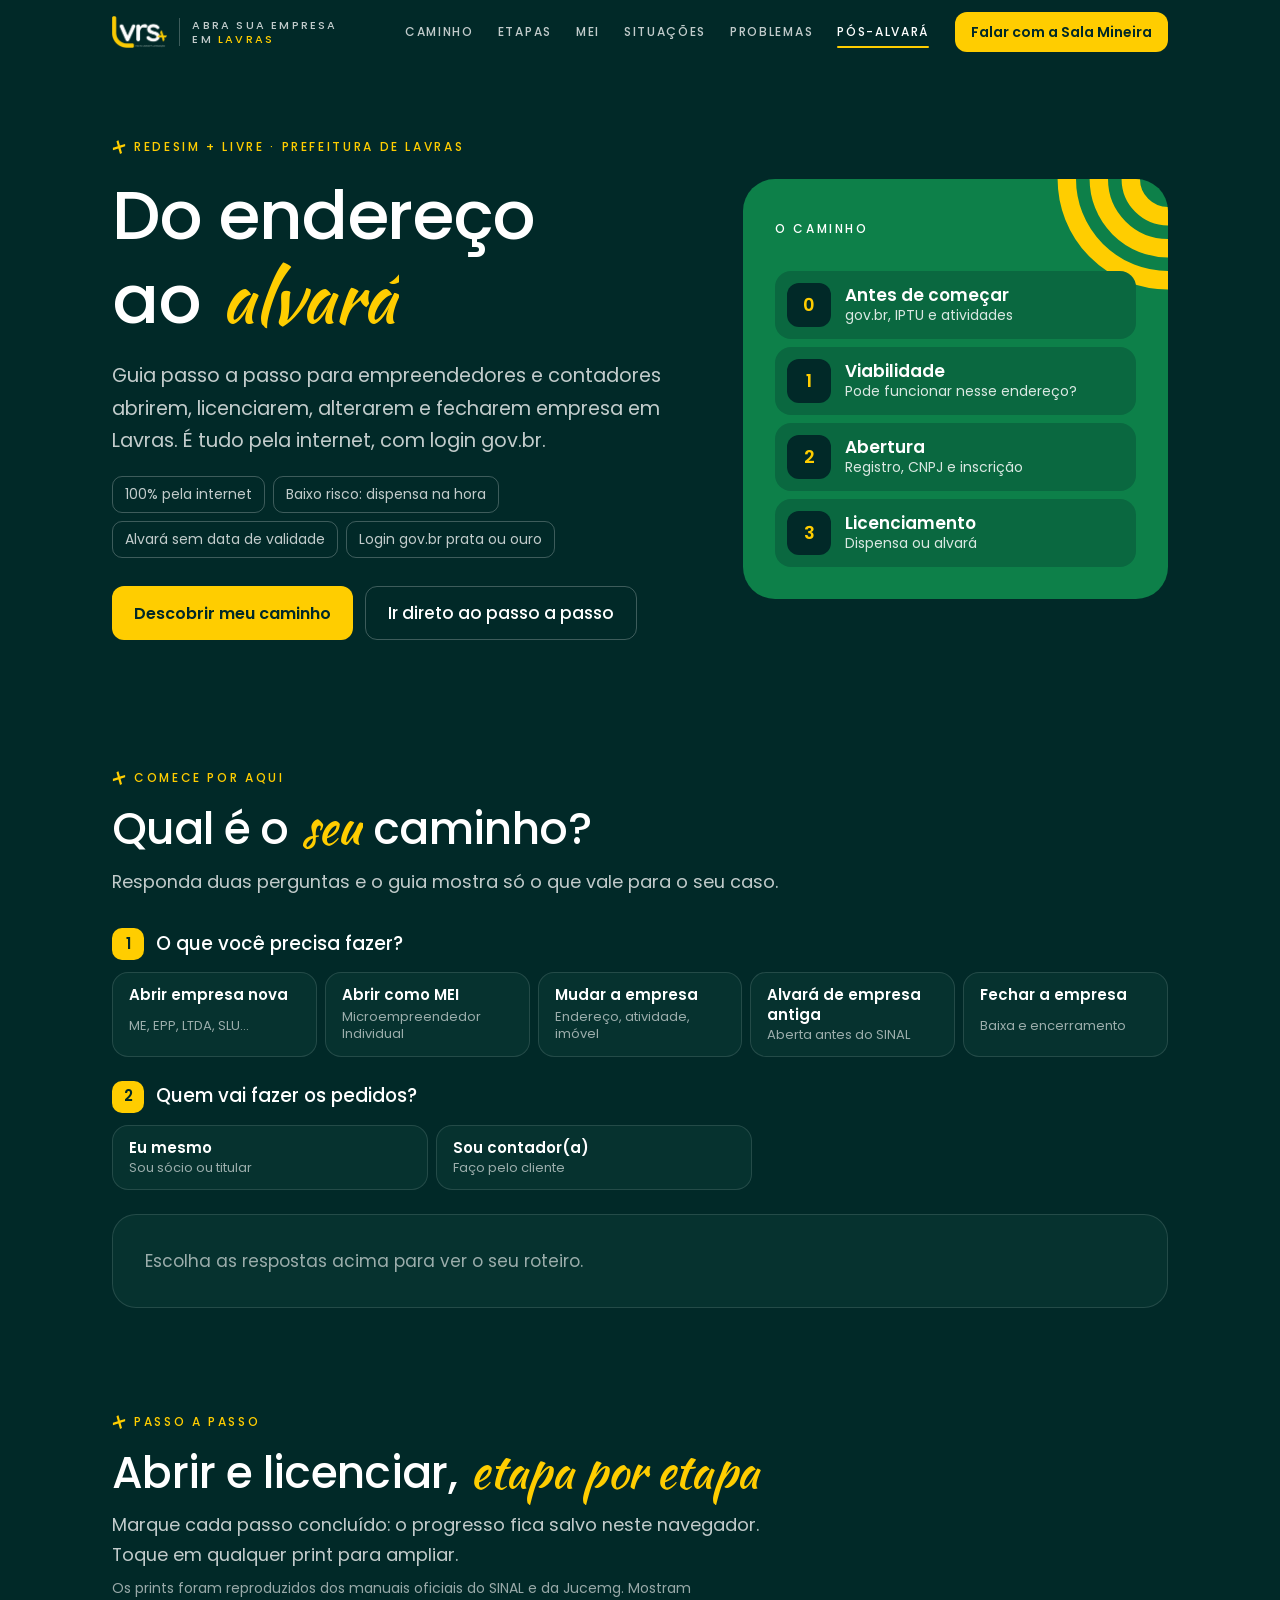
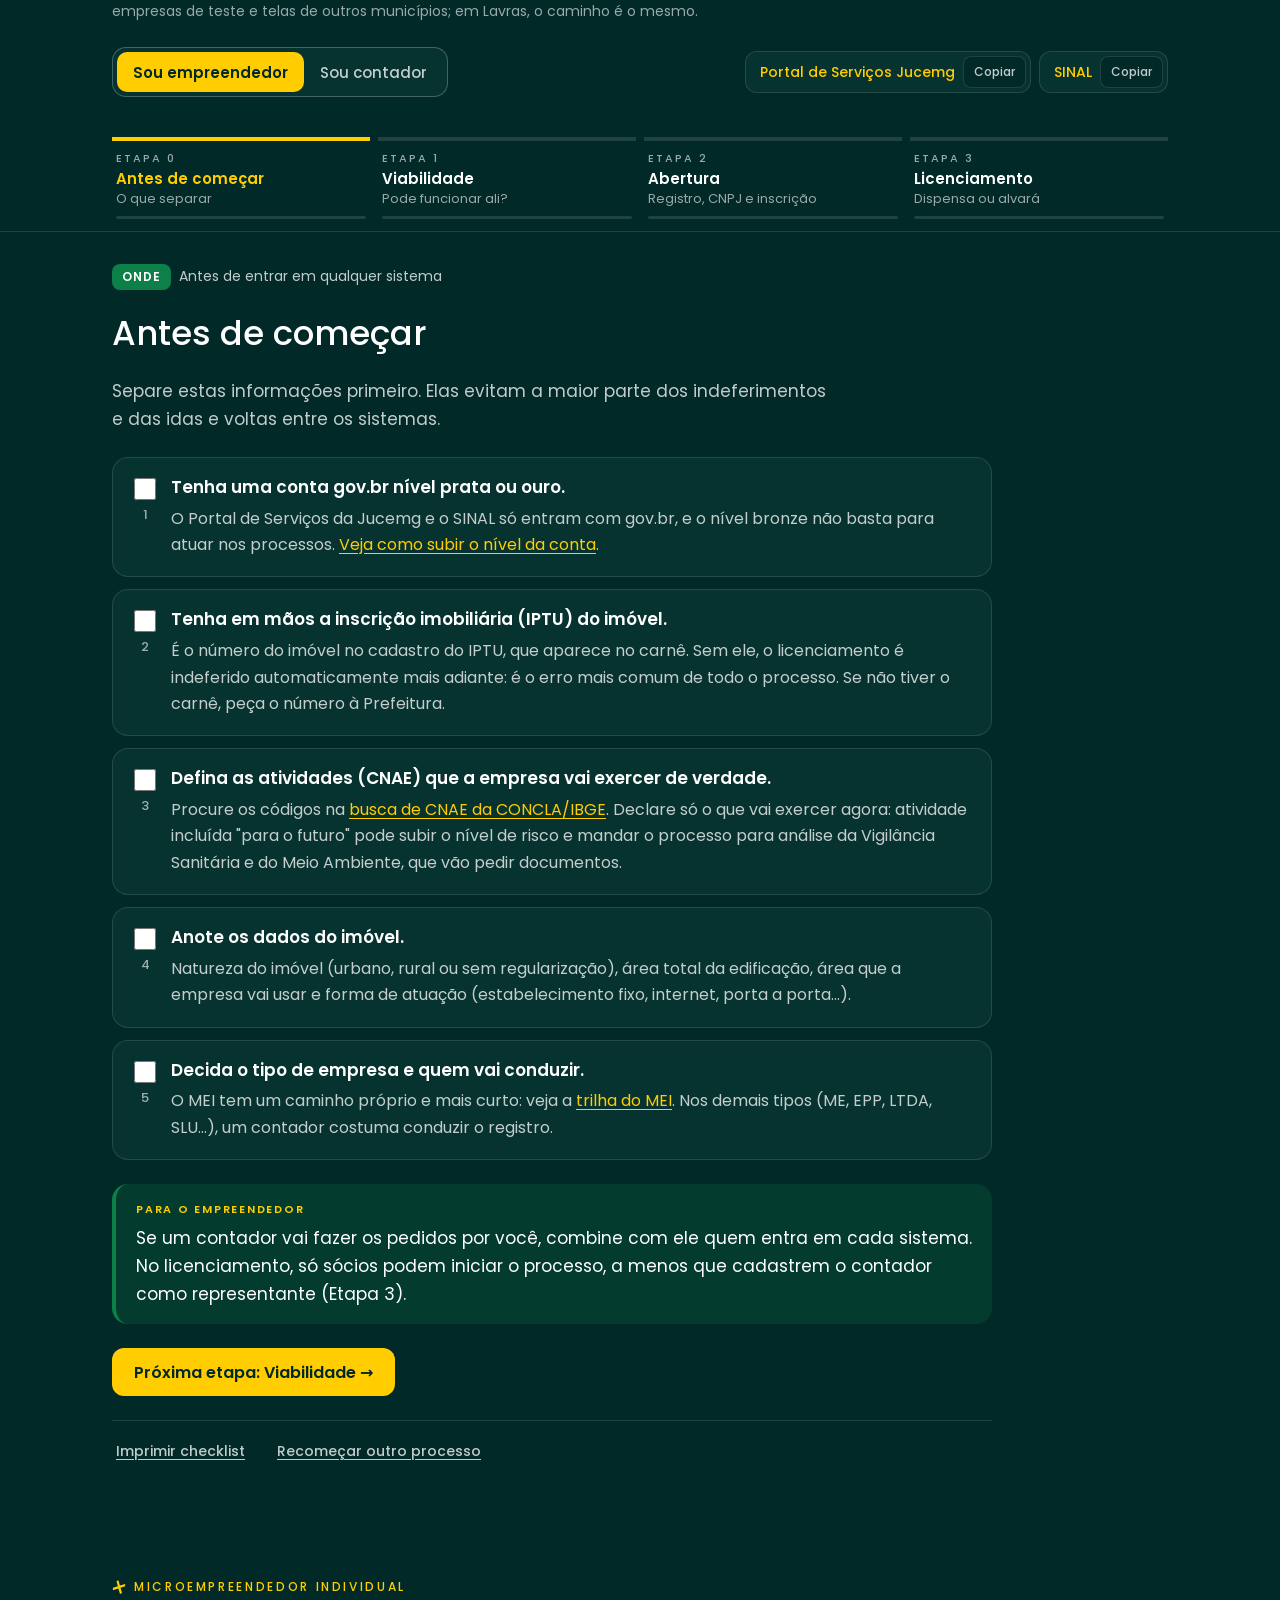
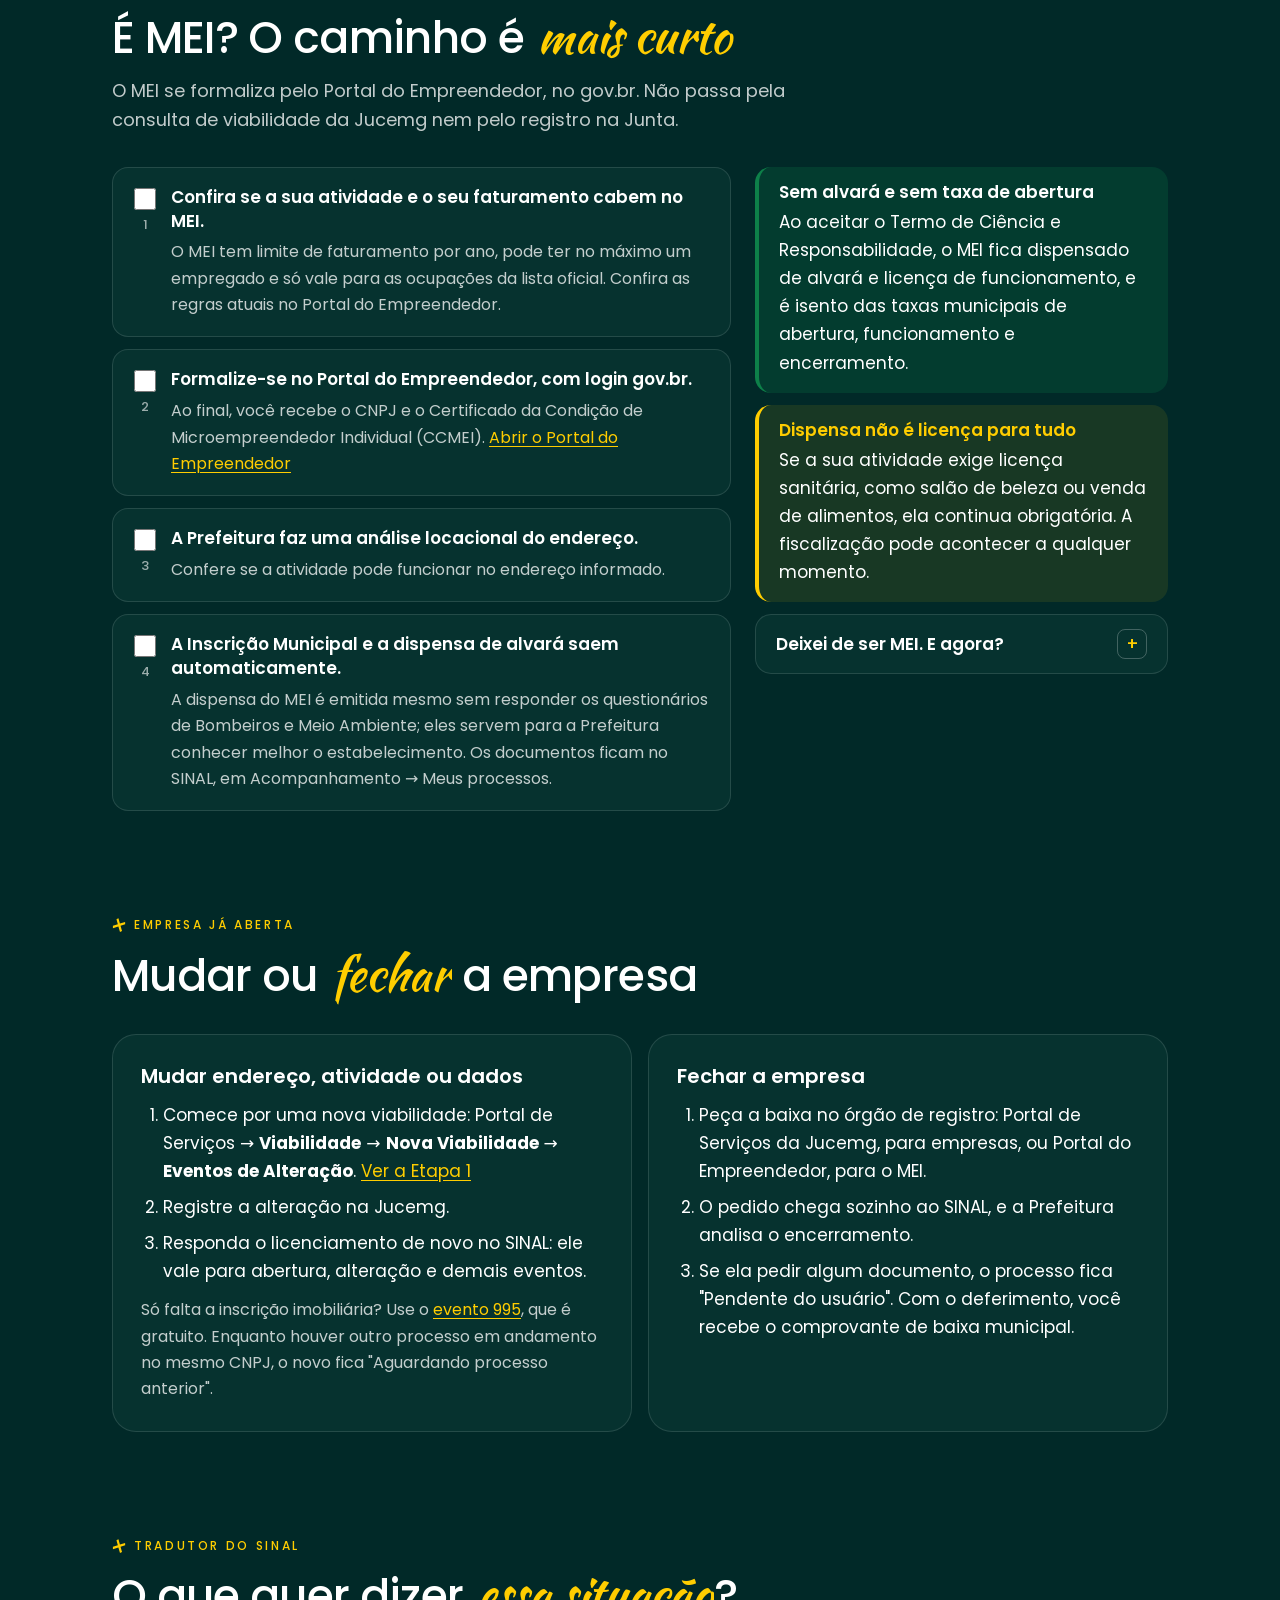
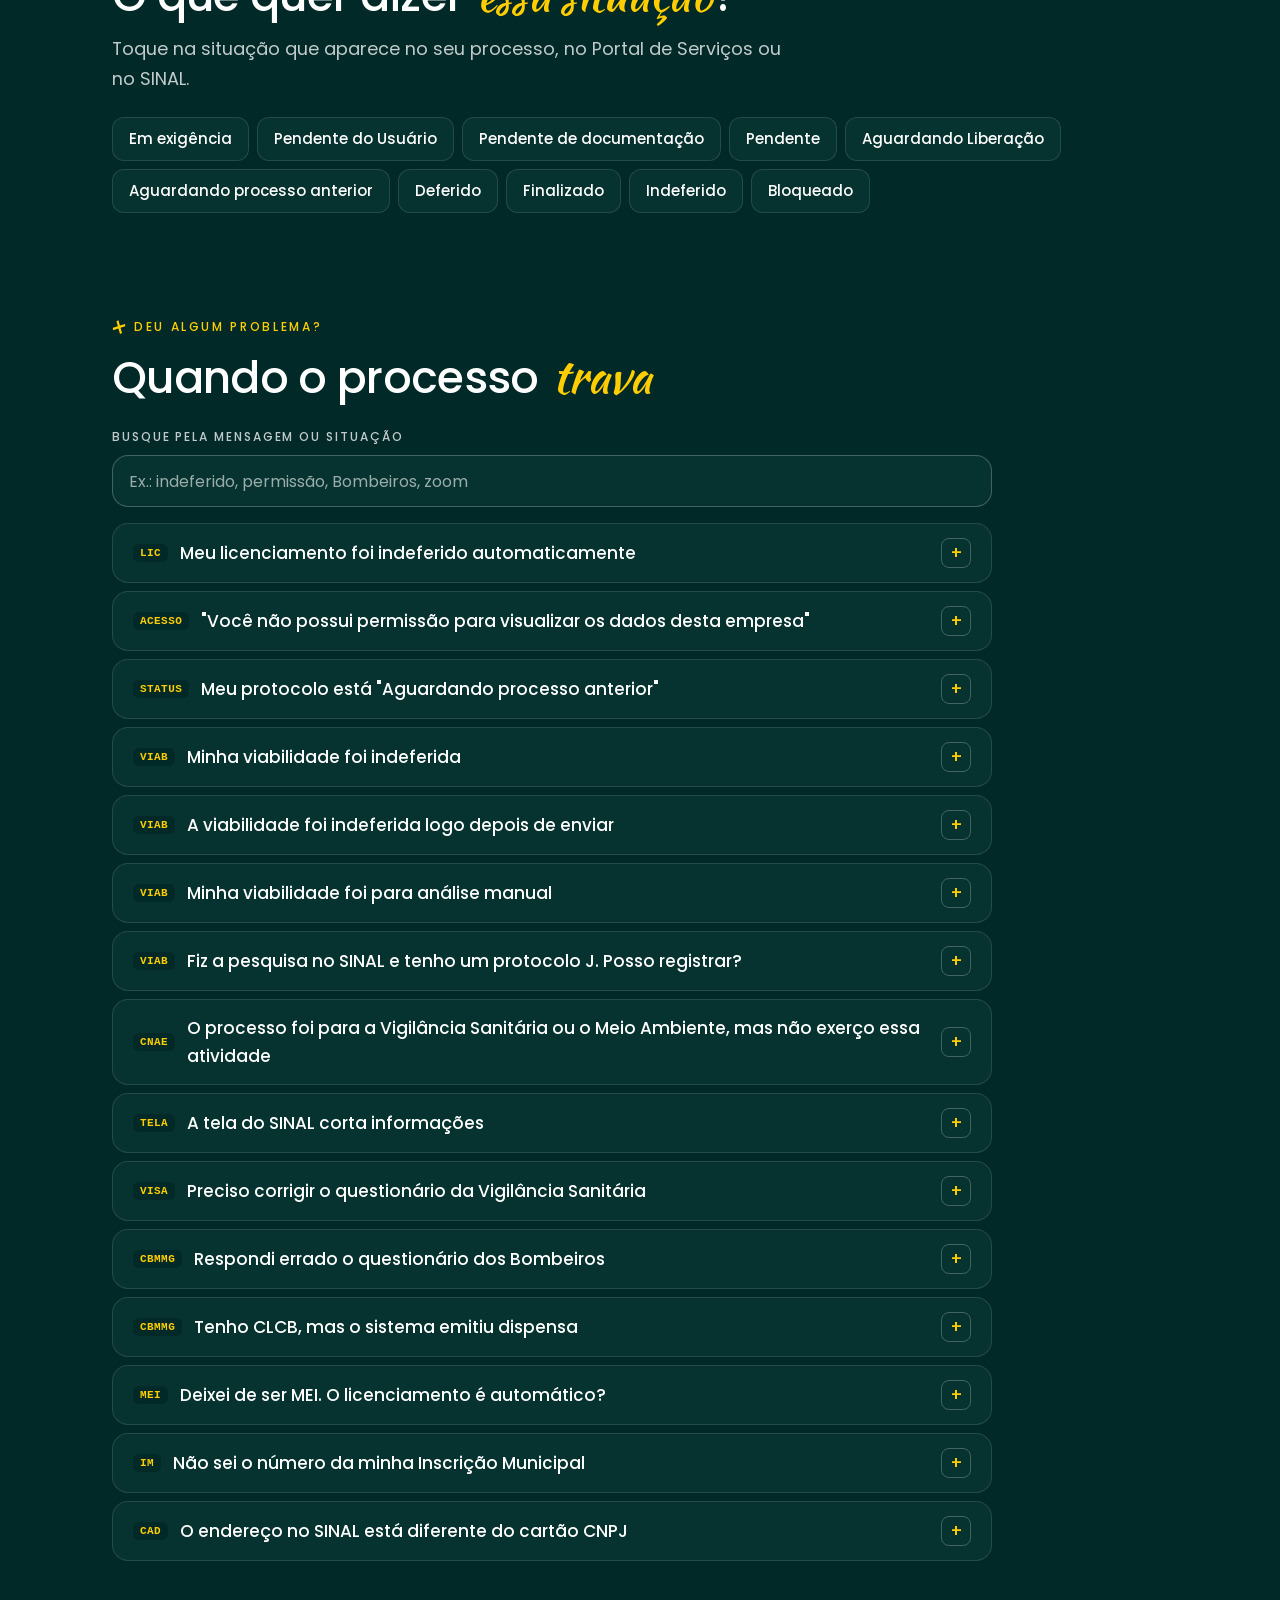
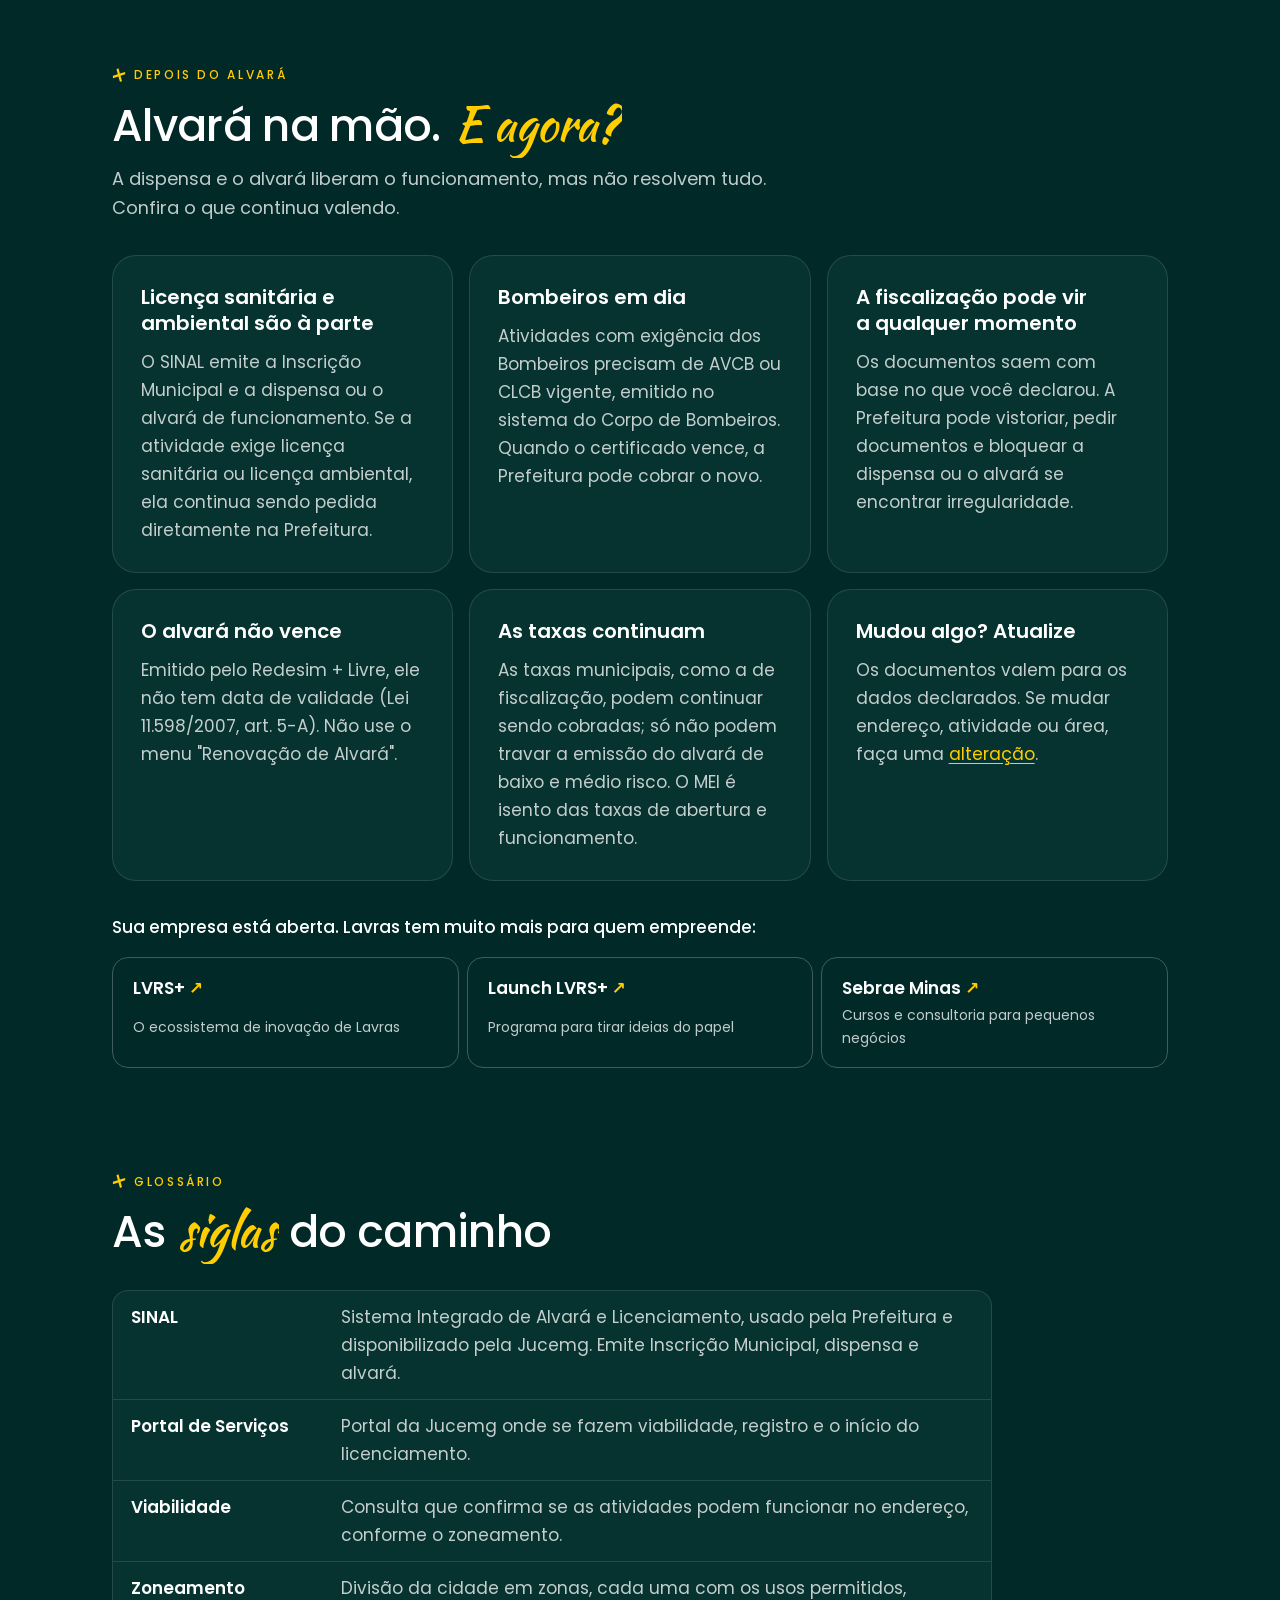
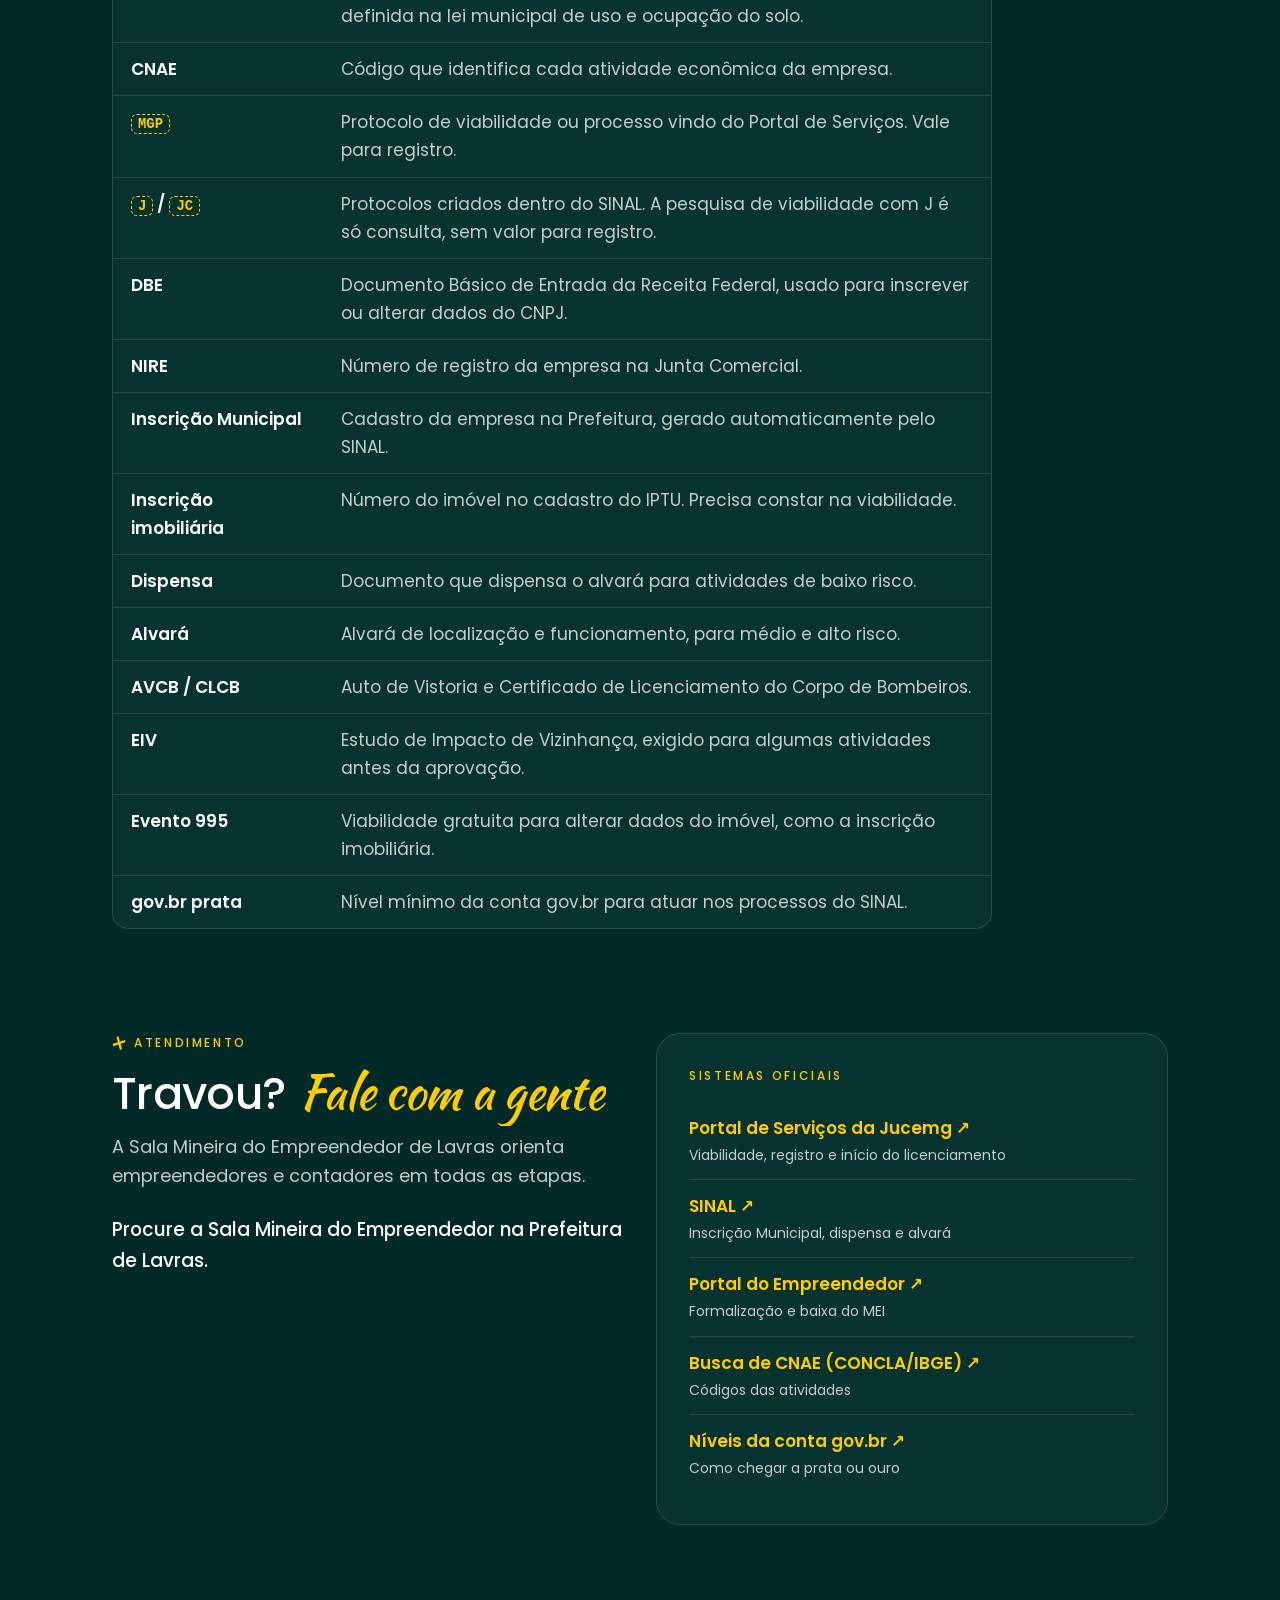
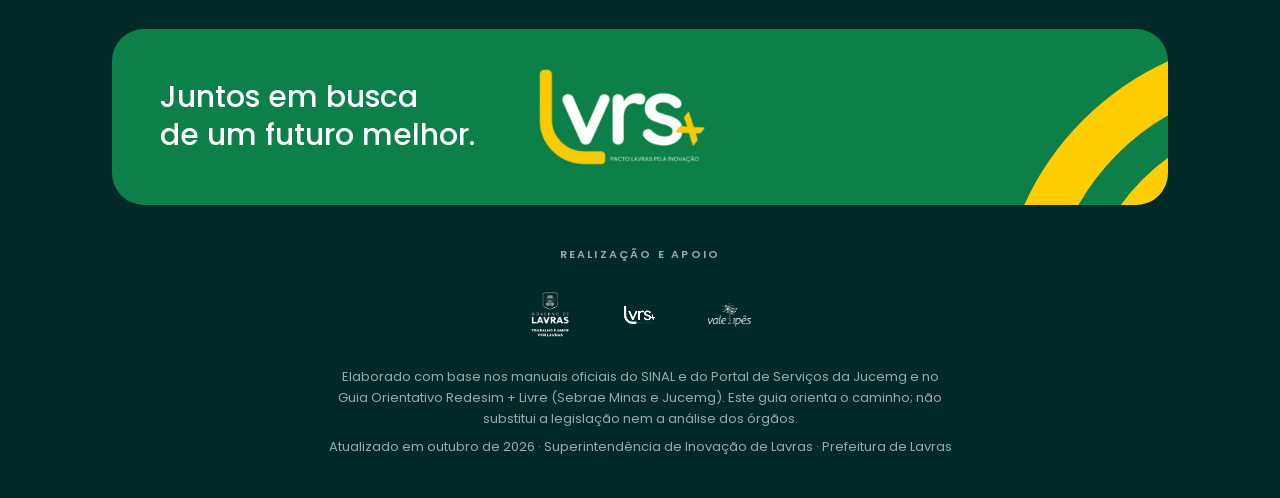
==== index.html @ 98008e38 "Abra sua empresa: versão 1 do guia com a identidade LVRS+ Guia passo a passo do Redesim + Livre / SI" ====
<!doctype html>
<html lang="pt-BR">
<head>
<meta charset="utf-8">
<meta name="viewport" content="width=device-width,initial-scale=1,viewport-fit=cover">
<title>Abra sua empresa em Lavras · do endereço ao alvará</title>
<meta name="description" content="Passo a passo para abrir, licenciar, alterar e fechar empresa em Lavras (MG) pelo Redesim + Livre: viabilidade, registro na Jucemg, licenciamento no SINAL, MEI e o que fazer quando algo dá errado.">
<link rel="canonical" href="https://abrasuaempresa.lvrs.com.br/">
<meta name="theme-color" content="#012928">
<meta property="og:type" content="website">
<meta property="og:locale" content="pt_BR">
<meta property="og:site_name" content="LVRS+ · Abra sua empresa">
<meta property="og:title" content="Abra sua empresa em Lavras · do endereço ao alvará">
<meta property="og:description" content="Passo a passo para abrir e licenciar empresa em Lavras pelo Redesim + Livre, com login gov.br.">
<meta property="og:url" content="https://abrasuaempresa.lvrs.com.br/">
<link rel="icon" href="favicon.png" type="image/png">
<link rel="apple-touch-icon" href="apple-touch-icon.png">
<link rel="preconnect" href="https://fonts.googleapis.com">
<link rel="preconnect" href="https://fonts.gstatic.com" crossorigin>
<link rel="stylesheet" href="https://fonts.googleapis.com/css2?family=Kaushan+Script&family=Poppins:wght@400;500;600&display=swap">
<link rel="stylesheet" href="style.css">
<script src="app.js" defer></script>
</head>
<body>
<!-- O "+" da LVRS+ e os arcos da marca, desenhados uma vez e reusados -->
<svg width="0" height="0" style="position:absolute" aria-hidden="true">
  <symbol id="mais" viewBox="0 0 24 24"><path fill="currentColor" transform="rotate(-14 12 12)" d="M10.2 1.2 13.9.6l.2 9.3 9.3-.4-.8 3.8-8.4.7.3 9.4-3.7.6-.4-9.9-9.8.6.9-3.9 8.9-.6Z"/></symbol>
</svg>

<a class="pular" href="#conteudo">Pular para o conteúdo</a>

<header class="topo" id="topo">
  <div class="wrap topo-in">
    <a class="marca" href="#inicio" aria-label="Abra sua empresa em Lavras, início">
      <img src="marca/lvrs-pacto.png" alt="LVRS+" width="900" height="520">
      <span>Abra sua empresa<br>em <b>Lavras</b></span>
    </a>
    <nav class="menu" id="menu" aria-label="Seções">
      <a href="#caminho">Caminho</a>
      <a href="#etapas">Etapas</a>
      <a href="#mei">MEI</a>
      <a href="#situacoes">Situações</a>
      <a href="#problemas">Problemas</a>
      <a href="#depois">Pós-alvará</a>
    </nav>
    <a class="btn btn-topo" href="#contato"><span class="t-full">Falar com a Sala Mineira</span><span class="t-curto">Ajuda</span></a>
    <button class="menu-btn" type="button" aria-controls="menu" aria-expanded="false" aria-label="Abrir menu">
      <span></span><span></span><span></span>
    </button>
  </div>
</header>

<main id="conteudo">

<!-- ABERTURA -->
<section class="hero wrap" id="inicio">
  <div class="hero-txt">
    <p class="eyebrow"><svg class="i-mais"><use href="#mais"/></svg>Redesim + Livre · Prefeitura de Lavras</p>
    <h1>Do endereço ao <span class="enfase">alvará</span></h1>
    <p class="lead">Guia passo a passo para empreendedores e contadores abrirem, licenciarem, alterarem e fecharem empresa em Lavras. É tudo pela internet, com login gov.br.</p>
    <ul class="chips" aria-label="Em resumo">
      <li>100% pela internet</li>
      <li>Baixo risco: dispensa na hora</li>
      <li>Alvará sem data de validade</li>
      <li>Login gov.br prata ou ouro</li>
    </ul>
    <div class="acoes">
      <a class="btn" href="#caminho">Descobrir meu caminho</a>
      <a class="btn-sec" href="#etapas">Ir direto ao passo a passo</a>
    </div>
  </div>
  <aside class="hero-card" aria-label="O caminho em quatro partes">
    <svg class="arcos" viewBox="0 0 400 400" aria-hidden="true">
      <path pathLength="1" d="M307 0A93 93 0 0 0 400 93"/>
      <path pathLength="1" d="M227 0A173 173 0 0 0 400 173"/>
      <path pathLength="1" d="M147 0A253 253 0 0 0 400 253"/>
    </svg>
    <p class="hero-card-tit">O caminho</p>
    <ol class="trilha">
      <li><a href="#preparo"><span class="n">0</span><span><b>Antes de começar</b><small>gov.br, IPTU e atividades</small></span></a></li>
      <li><a href="#viabilidade"><span class="n">1</span><span><b>Viabilidade</b><small>Pode funcionar nesse endereço?</small></span></a></li>
      <li><a href="#abertura"><span class="n">2</span><span><b>Abertura</b><small>Registro, CNPJ e inscrição</small></span></a></li>
      <li><a href="#licenciamento"><span class="n">3</span><span><b>Licenciamento</b><small>Dispensa ou alvará</small></span></a></li>
    </ol>
  </aside>
</section>

<!-- ASSISTENTE -->
<section class="bloco wrap" id="caminho" aria-labelledby="h-caminho">
  <p class="eyebrow"><svg class="i-mais"><use href="#mais"/></svg>Comece por aqui</p>
  <h2 id="h-caminho">Qual é o <span class="enfase">seu</span> caminho?</h2>
  <p class="sub">Responda duas perguntas e o guia mostra só o que vale para o seu caso.</p>

  <div class="wizard">
    <div class="pergunta" role="radiogroup" aria-labelledby="q1">
      <p class="q" id="q1"><span>1</span>O que você precisa fazer?</p>
      <div class="opcoes" data-q="tipo">
        <button type="button" role="radio" aria-checked="false" data-v="nova"><b>Abrir empresa nova</b><small>ME, EPP, LTDA, SLU…</small></button>
        <button type="button" role="radio" aria-checked="false" data-v="mei"><b>Abrir como MEI</b><small>Microempreendedor Individual</small></button>
        <button type="button" role="radio" aria-checked="false" data-v="alterar"><b>Mudar a empresa</b><small>Endereço, atividade, imóvel</small></button>
        <button type="button" role="radio" aria-checked="false" data-v="antiga"><b>Alvará de empresa antiga</b><small>Aberta antes do SINAL</small></button>
        <button type="button" role="radio" aria-checked="false" data-v="fechar"><b>Fechar a empresa</b><small>Baixa e encerramento</small></button>
      </div>
    </div>
    <div class="pergunta" role="radiogroup" aria-labelledby="q2">
      <p class="q" id="q2"><span>2</span>Quem vai fazer os pedidos?</p>
      <div class="opcoes opcoes-2" data-q="quem">
        <button type="button" role="radio" aria-checked="false" data-v="socio"><b>Eu mesmo</b><small>Sou sócio ou titular</small></button>
        <button type="button" role="radio" aria-checked="false" data-v="contador"><b>Sou contador(a)</b><small>Faço pelo cliente</small></button>
      </div>
    </div>
    <div class="rota" id="rota" aria-live="polite">
      <p class="rota-vazia">Escolha as respostas acima para ver o seu roteiro.</p>
    </div>
  </div>
</section>

<!-- PASSO A PASSO -->
<section class="bloco" id="etapas" aria-labelledby="h-etapas">
  <div class="wrap">
    <p class="eyebrow"><svg class="i-mais"><use href="#mais"/></svg>Passo a passo</p>
    <h2 id="h-etapas">Abrir e licenciar, <span class="enfase">etapa por etapa</span></h2>
    <p class="sub">Marque cada passo concluído: o progresso fica salvo neste navegador. Toque em qualquer print para ampliar.</p>
    <p class="src">Os prints foram reproduzidos dos manuais oficiais do SINAL e da Jucemg. Mostram empresas de teste e telas de outros municípios; em Lavras, o caminho é o mesmo.</p>
    <div class="ferramentas">
      <div class="seg" role="group" aria-label="Quem está usando o guia">
        <button type="button" data-perfil="socio" aria-pressed="true">Sou empreendedor</button>
        <button type="button" data-perfil="contador" aria-pressed="false">Sou contador</button>
      </div>
      <div class="links">
        <span class="linkchip"><a href="https://portalservicos.jucemg.mg.gov.br/Portal" target="_blank" rel="noopener">Portal de Serviços Jucemg</a><button class="copiar" type="button" data-copiar="https://portalservicos.jucemg.mg.gov.br/Portal">Copiar</button></span>
        <span class="linkchip"><a href="https://jucemg.mg.sinal.quasar.srv.br/" target="_blank" rel="noopener">SINAL</a><button class="copiar" type="button" data-copiar="https://jucemg.mg.sinal.quasar.srv.br/">Copiar</button></span>
      </div>
    </div>
  </div>

  <nav class="trilho" aria-label="Etapas">
    <div class="wrap" role="tablist">
      <button class="aba" role="tab" id="t-preparo" aria-controls="preparo" aria-selected="true" data-aba="preparo">
        <span class="num">Etapa 0</span><b><span class="t-full">Antes de começar</span><span class="t-curto">Antes</span></b><small>O que separar</small><span class="barra"><i></i></span></button>
      <button class="aba" role="tab" id="t-viabilidade" aria-controls="viabilidade" aria-selected="false" data-aba="viabilidade" tabindex="-1">
        <span class="num">Etapa 1</span><b><span class="t-full">Viabilidade</span><span class="t-curto">Endereço</span></b><small>Pode funcionar ali?</small><span class="barra"><i></i></span></button>
      <button class="aba" role="tab" id="t-abertura" aria-controls="abertura" aria-selected="false" data-aba="abertura" tabindex="-1">
        <span class="num">Etapa 2</span><b><span class="t-full">Abertura</span><span class="t-curto">Registro</span></b><small>Registro, CNPJ e inscrição</small><span class="barra"><i></i></span></button>
      <button class="aba" role="tab" id="t-licenciamento" aria-controls="licenciamento" aria-selected="false" data-aba="licenciamento" tabindex="-1">
        <span class="num">Etapa 3</span><b><span class="t-full">Licenciamento</span><span class="t-curto">Alvará</span></b><small>Dispensa ou alvará</small><span class="barra"><i></i></span></button>
    </div>
  </nav>

  <div class="wrap paineis">

  <!-- ETAPA 0 -->
  <section class="painel" id="preparo" role="tabpanel" aria-labelledby="t-preparo">
    <div class="onde"><span class="tag">Onde</span> Antes de entrar em qualquer sistema</div>
    <h3 class="painel-tit">Antes de começar</h3>
    <p class="intro">Separe estas informações primeiro. Elas evitam a maior parte dos indeferimentos e das idas e voltas entre os sistemas.</p>

    <ol class="passos" data-grupo="preparo">
      <li><label><input type="checkbox" id="p1"><span class="sr">Concluído</span></label><div class="corpo"><strong>Tenha uma conta gov.br nível prata ou ouro.</strong><span class="dica">O Portal de Serviços da Jucemg e o SINAL só entram com gov.br, e o nível bronze não basta para atuar nos processos. <a href="https://www.gov.br/governodigital/pt-br/identidade/conta-gov-br/niveis-da-conta-govbr" target="_blank" rel="noopener">Veja como subir o nível da conta</a>.</span></div></li>
      <li><label><input type="checkbox" id="p2"><span class="sr">Concluído</span></label><div class="corpo"><strong>Tenha em mãos a inscrição imobiliária (IPTU) do imóvel.</strong><span class="dica">É o número do imóvel no cadastro do IPTU, que aparece no carnê. Sem ele, o licenciamento é indeferido automaticamente mais adiante: é o erro mais comum de todo o processo. Se não tiver o carnê, peça o número à Prefeitura.</span></div></li>
      <li><label><input type="checkbox" id="p3"><span class="sr">Concluído</span></label><div class="corpo"><strong>Defina as atividades (CNAE) que a empresa vai exercer de verdade.</strong><span class="dica">Procure os códigos na <a href="https://concla.ibge.gov.br/busca-online-cnae.html" target="_blank" rel="noopener">busca de CNAE da CONCLA/IBGE</a>. Declare só o que vai exercer agora: atividade incluída "para o futuro" pode subir o nível de risco e mandar o processo para análise da Vigilância Sanitária e do Meio Ambiente, que vão pedir documentos.</span></div></li>
      <li><label><input type="checkbox" id="p4"><span class="sr">Concluído</span></label><div class="corpo"><strong>Anote os dados do imóvel.</strong><span class="dica">Natureza do imóvel (urbano, rural ou sem regularização), área total da edificação, área que a empresa vai usar e forma de atuação (estabelecimento fixo, internet, porta a porta…).</span></div></li>
      <li><label><input type="checkbox" id="p5"><span class="sr">Concluído</span></label><div class="corpo"><strong>Decida o tipo de empresa e quem vai conduzir.</strong><span class="dica">O MEI tem um caminho próprio e mais curto: veja a <a href="#mei">trilha do MEI</a>. Nos demais tipos (ME, EPP, LTDA, SLU…), um contador costuma conduzir o registro.</span></div></li>
    </ol>

    <div class="nota info" data-para="contador">
      <span class="quem">Para o contador</span>
      <p>Confira com o cliente, antes de qualquer envio, a inscrição imobiliária e a lista de CNAEs. São as duas causas mais comuns de indeferimento e de análise desnecessária pelos órgãos.</p>
    </div>
    <div class="nota info" data-para="socio">
      <span class="quem">Para o empreendedor</span>
      <p>Se um contador vai fazer os pedidos por você, combine com ele quem entra em cada sistema. No licenciamento, só sócios podem iniciar o processo, a menos que cadastrem o contador como representante (Etapa 3).</p>
    </div>

    <button class="btn proxima" type="button" data-ir="viabilidade">Próxima etapa: Viabilidade →</button>
  </section>

  <!-- ETAPA 1 -->
  <section class="painel" id="viabilidade" role="tabpanel" aria-labelledby="t-viabilidade" hidden>
    <div class="onde"><span class="tag">Onde</span> Portal de Serviços da Jucemg, com login gov.br</div>
    <h3 class="painel-tit">Pesquisa de viabilidade</h3>
    <p class="intro">Antes de registrar ou mudar a empresa, a Prefeitura confirma se as atividades podem funcionar no endereço escolhido, conforme as regras de zoneamento do município. A consulta é feita no Portal de Serviços da Jucemg e chega à Prefeitura automaticamente pelo SINAL.</p>

    <ol class="passos" data-grupo="viabilidade">
      <li><label><input type="checkbox" id="v1"><span class="sr">Concluído</span></label><div class="corpo"><strong>Entre no Portal de Serviços da Jucemg com sua conta gov.br.</strong><span class="dica">Em serviços, clique em <b>Viabilidade</b> e depois em <b>Nova Viabilidade</b>.</span>
        <div class="prints"><figure><button type="button" data-zoom><img src="img/v1.webp" alt="Em Serviços Disponíveis, clique em Viabilidade." loading="lazy"></button><figcaption>Em Serviços Disponíveis, clique em Viabilidade.</figcaption></figure></div></div></li>
      <li><label><input type="checkbox" id="v2"><span class="sr">Concluído</span></label><div class="corpo"><strong>Escolha o tipo de evento.</strong><span class="dica">Constituição para empresa nova; <b>Eventos de Alteração</b> para mudança de endereço, atividade ou outros dados de empresa existente.</span>
        <div class="prints"><figure><button type="button" data-zoom><img src="img/v2a.webp" alt="Clique em Nova Viabilidade." loading="lazy"></button><figcaption>Clique em Nova Viabilidade.</figcaption></figure><figure><button type="button" data-zoom><img src="img/v2b.webp" alt="Escolha o evento: inscrição (empresa nova) ou alteração." loading="lazy"></button><figcaption>Escolha o evento: inscrição (empresa nova) ou alteração.</figcaption></figure></div></div></li>
      <li><label><input type="checkbox" id="v3"><span class="sr">Concluído</span></label><div class="corpo"><strong>Preencha o endereço do estabelecimento, com a inscrição imobiliária (IPTU).</strong><span class="dica">Informe também natureza do imóvel (urbano, rural ou sem regularização), área total da edificação, área utilizada e forma de atuação. A inscrição imobiliária é obrigatória na prática: sem ela, o licenciamento é indeferido automaticamente mais adiante.</span>
        <div class="prints"><figure><button type="button" data-zoom><img src="img/v3.webp" alt="Endereço: natureza do imóvel, IPTU, referência, áreas e forma de atuação." loading="lazy"></button><figcaption>Endereço: natureza do imóvel, IPTU, referência, áreas e forma de atuação.</figcaption></figure></div></div></li>
      <li><label><input type="checkbox" id="v4"><span class="sr">Concluído</span></label><div class="corpo"><strong>Informe as atividades (CNAE) e se cada uma é exercida no local.</strong><span class="dica">Para algumas atividades aparecem perguntas que definem o risco junto aos órgãos de licenciamento. Declare só o que a empresa vai exercer agora e responda com a realidade se cada atividade acontece no endereço: os órgãos conferem depois.</span>
        <div class="prints"><figure><button type="button" data-zoom><img src="img/v4a.webp" alt="Atividade principal e se ela é exercida no local." loading="lazy"></button><figcaption>Atividade principal e se ela é exercida no local.</figcaption></figure><figure><button type="button" data-zoom><img src="img/v4b.webp" alt="Perguntas gerais de regulação urbana." loading="lazy"></button><figcaption>Perguntas gerais de regulação urbana.</figcaption></figure></div></div></li>
      <li><label><input type="checkbox" id="v5"><span class="sr">Concluído</span></label><div class="corpo"><strong>Confirme e conclua. Guarde o protocolo que começa com <span class="proto">MGP</span>.</strong><span class="dica">É esse número que a Prefeitura recebe no SINAL e que vale para o registro.</span>
        <div class="prints"><figure><button type="button" data-zoom><img src="img/v5.webp" alt="Revise, marque a declaração e clique em Concluir." loading="lazy"></button><figcaption>Revise, marque a declaração e clique em Concluir.</figcaption></figure></div></div></li>
      <li><label><input type="checkbox" id="v6"><span class="sr">Concluído</span></label><div class="corpo"><strong>Acompanhe o resultado: deferida ou indeferida.</strong><span class="dica">Atividades sempre permitidas no local são deferidas automaticamente. As demais são analisadas por um servidor da Prefeitura com base no zoneamento. Se alguma atividade não for permitida, a viabilidade é indeferida e é preciso fazer uma nova consulta.</span></div></li>
    </ol>

    <div class="nota alerta">
      <h4>Protocolo <span class="proto">J</span> não serve para registro</h4>
      <p>O botão "Pesquisa de Viabilidade" dentro do SINAL gera um protocolo iniciado por J. Ele é só uma consulta prévia, útil para sondar um endereço. Para registrar ou alterar a empresa, faça a viabilidade no Portal de Serviços da Jucemg.</p>
    </div>

    <details class="extra" id="manual">
      <summary>Quando a viabilidade vai para análise manual (e demora mais)</summary>
      <div>
        <p>A maioria das consultas é respondida pelo sistema na hora. Estes casos passam por um servidor da Prefeitura:</p>
        <ul>
          <li>imóvel em área rural;</li>
          <li>lote dividido entre duas zonas, como alguns terrenos de esquina e loteamentos na divisa;</li>
          <li>atividade que depende de Estudo de Impacto de Vizinhança (EIV).</li>
        </ul>
        <p class="dica">Se o sistema não encontrar zoneamento cadastrado para o CEP informado, a viabilidade pode ser indeferida automaticamente. Nesse caso, procure a Sala Mineira do Empreendedor antes de tentar de novo.</p>
      </div>
    </details>

    <details class="extra" id="x995">
      <summary>Empresa já existente sem inscrição imobiliária: evento 995</summary>
      <div>
        <p>Se a empresa foi registrada sem a inscrição imobiliária, use o evento <b>995 – Alteração de dados do imóvel</b>. Ele é gratuito e atualiza o integrador estadual.</p>
        <div class="prints"><figure><button type="button" data-zoom><img src="img/e995a.webp" alt="Marque 995 – Alteração de dados do imóvel." loading="lazy"></button><figcaption>Marque 995 – Alteração de dados do imóvel.</figcaption></figure><figure><button type="button" data-zoom><img src="img/e995b.webp" alt="Selecione CNPJ, informe o número e pesquise." loading="lazy"></button><figcaption>Selecione CNPJ, informe o número e pesquise.</figcaption></figure></div>
        <ol>
          <li>Portal de Serviços → <b>Viabilidade</b> → <b>Nova Viabilidade</b> → <b>Eventos de Alteração</b>.</li>
          <li>Selecione <b>995 – Alteração de dados do imóvel</b>, marque CNPJ, informe o número e avance.</li>
          <li>Corrija o que for preciso: natureza do imóvel, IPTU, referência do logradouro, se a atividade é exercida no local e as perguntas gerais.</li>
          <li>Confirme e conclua. Aguarde o deferimento antes de pedir o licenciamento no SINAL.</li>
        </ol>
      </div>
    </details>

    <div class="nota info" data-para="contador">
      <span class="quem">Para o contador</span>
      <p>Prefira sempre a viabilidade com protocolo MGP e confira a inscrição imobiliária com o cliente antes de enviar. Esse campo é a principal causa de indeferimento automático no licenciamento.</p>
    </div>

    <button class="btn proxima" type="button" data-ir="abertura">Próxima etapa: Abertura →</button>
  </section>

  <!-- ETAPA 2 -->
  <section class="painel" id="abertura" role="tabpanel" aria-labelledby="t-abertura" hidden>
    <div class="onde"><span class="tag">Onde</span> Receita Federal e Portal de Serviços da Jucemg</div>
    <h3 class="painel-tit">Abertura: registro e inscrições</h3>
    <p class="intro">Com a viabilidade deferida, a empresa é registrada na Jucemg e inscrita na Receita Federal. Essa etapa acontece nos sistemas desses órgãos; aqui está o caminho geral. Os formulários detalhados estão nos manuais da própria Jucemg e da Receita.</p>

    <ol class="passos" data-grupo="abertura">
      <li><label><input type="checkbox" id="a1"><span class="sr">Concluído</span></label><div class="corpo"><strong>Preencha o DBE (Documento Básico de Entrada) na Receita Federal.</strong><span class="dica">Use os mesmos dados da viabilidade deferida, incluindo o protocolo MGP.</span></div></li>
      <li><label><input type="checkbox" id="a2"><span class="sr">Concluído</span></label><div class="corpo"><strong>Protocole o registro na Jucemg pelo Portal de Serviços.</strong><span class="dica">Ato constitutivo, para empresa nova, ou ato de alteração, com a documentação pedida pelo órgão de registro.</span></div></li>
      <li><label><input type="checkbox" id="a3"><span class="sr">Concluído</span></label><div class="corpo"><strong>Com o registro deferido, a empresa recebe NIRE e CNPJ.</strong></div></li>
      <li><label><input type="checkbox" id="a4"><span class="sr">Concluído</span></label><div class="corpo"><strong>O SINAL importa o processo e gera a Inscrição Municipal.</strong><span class="dica">Isso acontece automaticamente na etapa "Validação de Cadastro", que libera o Comprovante de Inscrição e Situação Cadastral. O cadastro da empresa no SINAL só é atualizado depois que essa etapa termina.</span>
        <div class="prints"><figure><button type="button" data-zoom><img src="img/a4.webp" alt="No SINAL, a etapa Validação de Cadastro aparece como Deferido." loading="lazy"></button><figcaption>No SINAL, a etapa Validação de Cadastro aparece como Deferido.</figcaption></figure></div></div></li>
      <li><label><input type="checkbox" id="a5"><span class="sr">Concluído</span></label><div class="corpo"><strong>Siga para o licenciamento.</strong><span class="dica">Mesmo no baixo risco, é preciso entrar no SINAL para responder o questionário e emitir a Inscrição Municipal e a dispensa.</span></div></li>
    </ol>

    <div class="nota info">
      <h4>É MEI?</h4>
      <p>O MEI não passa por esta etapa: ele se formaliza pelo Portal do Empreendedor. <a href="#mei">Veja a trilha do MEI</a>.</p>
    </div>
    <div class="nota info" data-para="contador">
      <span class="quem">Para o contador</span>
      <p>Para ver os processos da empresa no SINAL, você precisa constar como contabilista no CNPJ. Se não constar, faça um DBE de alteração de contabilista na Receita Federal, sem custo. Se houver outra alteração sendo registrada na Jucemg, inclua a troca de contabilista no mesmo processo.</p>
    </div>
    <div class="nota info" data-para="socio">
      <span class="quem">Para o empreendedor</span>
      <p>Mantenha o contador correto no CNPJ. Só sócios e o contabilista registrado conseguem ver e movimentar os processos da empresa no SINAL.</p>
    </div>

    <button class="btn proxima" type="button" data-ir="licenciamento">Próxima etapa: Licenciamento →</button>
  </section>

  <!-- ETAPA 3 -->
  <section class="painel" id="licenciamento" role="tabpanel" aria-labelledby="t-licenciamento" hidden>
    <div class="onde"><span class="tag">Onde</span> Portal de Serviços da Jucemg, depois SINAL, com login gov.br</div>
    <h3 class="painel-tit">Licenciamento</h3>
    <p class="intro">É a etapa que libera a Inscrição Municipal e a dispensa ou o alvará de localização e funcionamento. O caminho depende do nível de risco das atividades.</p>

    <div class="nota alerta" data-para="contador">
      <span class="quem">Para o contador</span>
      <p>Só representantes legais (sócios) podem iniciar o licenciamento. Peça ao sócio que cadastre você em <b>Portal de Serviços → Licenciamento → Cadastro de representantes</b>. Depois disso, você consegue iniciar o processo. Sua conta gov.br precisa ser nível prata ou ouro.</p>
    </div>
    <div class="nota info" data-para="socio">
      <span class="quem">Para o empreendedor</span>
      <p>Quer que o contador faça por você? Cadastre-o em <b>Portal de Serviços → Licenciamento → Cadastro de representantes</b>. Sua conta gov.br precisa ser nível prata ou ouro.</p>
    </div>

    <ol class="passos" data-grupo="licenciamento">
      <li><label><input type="checkbox" id="l1"><span class="sr">Concluído</span></label><div class="corpo"><strong>No Portal de Serviços, clique em Licenciamento, informe o CNPJ e clique em Pesquisar.</strong><span class="dica">Depois, clique em <b>Iniciar licenciamento</b>.</span>
        <div class="prints"><figure><button type="button" data-zoom><img src="img/l1a.webp" alt="No Portal de Serviços, clique em Licenciamento." loading="lazy"></button><figcaption>No Portal de Serviços, clique em Licenciamento.</figcaption></figure><figure><button type="button" data-zoom><img src="img/l1b.webp" alt="Informe o CNPJ e clique em Pesquisar." loading="lazy"></button><figcaption>Informe o CNPJ e clique em Pesquisar.</figcaption></figure></div></div></li>
      <li><label><input type="checkbox" id="l2"><span class="sr">Concluído</span></label><div class="corpo"><strong>Responda às perguntas de risco.</strong><span class="dica">Anote as respostas: você vai repeti-las no SINAL.</span>
        <div class="prints"><figure><button type="button" data-zoom><img src="img/l2.webp" alt="Avaliação do grau de risco: responda Sim ou Não." loading="lazy"></button><figcaption>Avaliação do grau de risco: responda Sim ou Não.</figcaption></figure></div></div></li>
      <li id="l3-passo"><label><input type="checkbox" id="l3"><span class="sr">Concluído</span></label><div class="corpo"><strong>Em "Órgãos Estaduais", a Prefeitura aparece como "Em exigência". Clique em Visualizar.</strong><span class="dica">No campo Observação, clique no link que leva ao SINAL.</span>
        <div class="prints"><figure><button type="button" data-zoom><img src="img/l3a.webp" alt="A Prefeitura aparece Em exigência. Clique em Visualizar." loading="lazy"></button><figcaption>A Prefeitura aparece Em exigência. Clique em Visualizar.</figcaption></figure><figure><button type="button" data-zoom><img src="img/l3b.webp" alt="No campo Observação, siga o link para o SINAL." loading="lazy"></button><figcaption>No campo Observação, siga o link para o SINAL.</figcaption></figure></div></div></li>
      <li><label><input type="checkbox" id="l4"><span class="sr">Concluído</span></label><div class="corpo"><strong>Entre no SINAL com gov.br e vá em Acompanhamento → Meus processos.</strong><span class="dica">Digite o CNPJ ou clique em Pesquisar para ver todos os processos ligados ao seu CPF. Se a tela cortar informações, reduza o zoom do navegador para 80%.</span>
        <div class="prints"><figure><button type="button" data-zoom><img src="img/l4a.webp" alt="No SINAL, clique em Meus processos." loading="lazy"></button><figcaption>No SINAL, clique em Meus processos.</figcaption></figure><figure><button type="button" data-zoom><img src="img/l4b.webp" alt="Informe o CNPJ nos filtros e pesquise." loading="lazy"></button><figcaption>Informe o CNPJ nos filtros e pesquise.</figcaption></figure></div></div></li>
      <li><label><input type="checkbox" id="l5"><span class="sr">Concluído</span></label><div class="corpo"><strong>Clique na seta à esquerda do protocolo e depois em "Pendente do usuário".</strong><span class="dica">As ações ficam na coluna Situação. Responda o questionário com as mesmas respostas dadas no Portal, clique em Salvar e em OK. <a href="#situacoes">O que significa cada situação?</a></span>
        <div class="prints"><figure><button type="button" data-zoom><img src="img/l5a.webp" alt="Abra as etapas pela seta e clique em Pendente do Usuário." loading="lazy"></button><figcaption>Abra as etapas pela seta e clique em Pendente do Usuário.</figcaption></figure><figure><button type="button" data-zoom><img src="img/l5b.webp" alt="Responda o questionário e salve." loading="lazy"></button><figcaption>Responda o questionário e salve.</figcaption></figure></div></div></li>
      <li><label><input type="checkbox" id="l6"><span class="sr">Concluído</span></label><div class="corpo"><strong>Pesquise o CNPJ de novo e siga o caminho do seu nível de risco, abaixo.</strong></div></li>
    </ol>

    <div class="nota alerta">
      <h4>As respostas são autodeclaratórias</h4>
      <p>O nível de risco sai do que você responde, e a responsabilidade pelas informações é de quem declara. Responda conforme a realidade do estabelecimento. A fiscalização pode verificar depois, e a Prefeitura pode bloquear um alvará e pedir documentos após uma vistoria.</p>
    </div>

    <h4 class="risco-tit" id="risco">Qual é o risco da sua atividade?</h4>
    <p class="dica">Ele sai das suas respostas às perguntas de risco do passo 2.</p>
    <div class="risco-escolha" role="group" aria-label="Nível de risco">
      <button type="button" data-r="1" aria-pressed="false"><span class="medidor" aria-hidden="true"><i></i><i></i><i></i></span><b>Risco I</b><small>Baixo risco, "baixo risco A", leve ou irrelevante</small></button>
      <button type="button" data-r="2" aria-pressed="false"><span class="medidor" aria-hidden="true"><i></i><i></i><i></i></span><b>Risco II</b><small>Médio risco, "baixo risco B" ou moderado</small></button>
      <button type="button" data-r="3" aria-pressed="true"><span class="medidor" aria-hidden="true"><i></i><i></i><i></i></span><b>Risco III</b><small>Alto risco: passa por análise da Prefeitura</small></button>
    </div>

    <div class="risco-saida" id="saida1" hidden>
      <h4>Risco I: licenciamento concluído na hora</h4>
      <ul class="fluxo">
        <li><b>Responda o questionário e salve.</b><span class="dica">Não há análise de órgãos.</span></li>
        <li id="r1-pdf"><b>Pesquise o CNPJ e clique no ícone de PDF.</b><span class="dica">Os documentos já estão disponíveis.</span>
          <div class="prints"><figure><button type="button" data-zoom><img src="img/r1a.webp" alt="Clique no ícone de PDF, na coluna Documentos." loading="lazy"></button><figcaption>Clique no ícone de PDF, na coluna Documentos.</figcaption></figure><figure><button type="button" data-zoom><img src="img/r1b.webp" alt="Documentos liberados no risco I." loading="lazy"></button><figcaption>Documentos liberados no risco I.</figcaption></figure></div></li>
      </ul>
      <div class="docs"><span>Inscrição Municipal</span><span>Dispensa de alvará</span><span>Dispensa dos Bombeiros</span></div>
    </div>

    <div class="risco-saida" id="saida2" hidden>
      <h4>Risco II: documentos emitidos na hora</h4>
      <ul class="fluxo">
        <li><b>Responda o questionário e salve.</b></li>
        <li id="r2-pdf"><b>Pesquise o CNPJ e clique no ícone de PDF.</b><span class="dica">O alvará é liberado sem análise manual.</span>
          <div class="prints"><figure><button type="button" data-zoom><img src="img/r2.webp" alt="Risco II: comprovante, certificado provisório dos Bombeiros e alvará." loading="lazy"></button><figcaption>Risco II: comprovante, certificado provisório dos Bombeiros e alvará.</figcaption></figure></div></li>
        <li><b>Bombeiros:</b><span class="dica">o sistema procura um CLCB no endereço informado. Se encontrar, ele aparece no processo; se não, é emitida uma licença provisória.</span></li>
      </ul>
      <div class="docs"><span>Inscrição Municipal</span><span>Alvará de localização e funcionamento</span><span>CLCB ou licença provisória</span></div>
      <p class="dica">Exceção: um processo iniciado dentro do SINAL (protocolo <span class="proto">JC</span>) que passa a risco II segue para análise do Controle de Posturas antes do alvará.</p>
    </div>

    <div class="risco-saida" id="saida3">
      <h4>Risco III: análise dos órgãos e do Controle de Posturas</h4>
      <ul class="fluxo">
        <li id="r3-quest"><b>Responda o questionário de cada órgão.</b><span class="dica">Em "Pendente do usuário", na linha de cada órgão: Vigilância Sanitária, Meio Ambiente, Corpo de Bombeiros e, quando houver, Agropecuária.</span>
          <div class="prints"><figure><button type="button" data-zoom><img src="img/r3a.webp" alt="Um questionário pendente para cada órgão." loading="lazy"></button><figcaption>Um questionário pendente para cada órgão.</figcaption></figure></div></li>
        <li><b>Aguarde a análise.</b><span class="dica">Se algum órgão pedir documentos, você recebe um e-mail e a situação muda para "Pendente de documentação".</span></li>
        <li id="r3-doc"><b>Anexe o que foi pedido.</b><span class="dica">Clique em "Pendente de documentação" na linha do órgão → Incluir → Escolher → Enviar → Salvar. Aceite o Termo de Responsabilidade e clique em Finalizar. Cada arquivo pode ter até 50 MB, em qualquer formato.</span>
          <div class="prints"><figure><button type="button" data-zoom><img src="img/r3b.webp" alt="Pendente de documentação na linha do órgão." loading="lazy"></button><figcaption>Pendente de documentação na linha do órgão.</figcaption></figure><figure><button type="button" data-zoom><img src="img/r3c.webp" alt="Incluir → Escolher → Enviar." loading="lazy"></button><figcaption>Incluir → Escolher → Enviar.</figcaption></figure><figure><button type="button" data-zoom><img src="img/r3d.webp" alt="Aceite o Termo de Responsabilidade e clique em Finalizar." loading="lazy"></button><figcaption>Aceite o Termo de Responsabilidade e clique em Finalizar.</figcaption></figure></div></li>
        <li><b>Bombeiros:</b><span class="dica">apresente AVCB ou CLCB vigente, emitido no sistema do Corpo de Bombeiros por profissional habilitado (engenheiro ou técnico em segurança do trabalho).</span></li>
        <li id="r3-posturas"><b>Controle de Posturas libera o alvará.</b><span class="dica">Depois que todos os órgãos aprovam, o processo segue para o Controle de Posturas. Se houver taxa, baixe a guia, pague e anexe o comprovante.</span>
          <div class="prints"><figure><button type="button" data-zoom><img src="img/r3e.webp" alt="Controle de Posturas pendente de documentação." loading="lazy"></button><figcaption>Controle de Posturas pendente de documentação.</figcaption></figure><figure><button type="button" data-zoom><img src="img/r3f.webp" alt="Baixe a guia nos anexos e depois anexe o comprovante." loading="lazy"></button><figcaption>Baixe a guia nos anexos e depois anexe o comprovante.</figcaption></figure></div></li>
        <li id="r3-fim"><b>Receba o e-mail de conclusão e abra os documentos no PDF.</b>
          <div class="prints"><figure><button type="button" data-zoom><img src="img/r3g.webp" alt="Documentos finais: comprovante de inscrição e alvará definitivo." loading="lazy"></button><figcaption>Documentos finais: comprovante de inscrição e alvará definitivo.</figcaption></figure></div></li>
      </ul>
      <div class="docs"><span>Inscrição Municipal</span><span>Alvará de localização e funcionamento</span></div>
      <p class="dica">A análise da Vigilância Sanitária e do Meio Ambiente aqui serve para liberar o alvará. A licença sanitária e a licença ambiental, quando a atividade exige, são pedidas à parte: veja <a href="#depois">Depois do alvará</a>.</p>
    </div>

    <details class="extra" id="xantiga">
      <summary>Empresa registrada antes do SINAL: como gerar o alvará digital</summary>
      <div>
        <div class="prints"><figure><button type="button" data-zoom><img src="img/oa.webp" alt="Consultar Inscrição Municipal." loading="lazy"></button><figcaption>Consultar Inscrição Municipal.</figcaption></figure><figure><button type="button" data-zoom><img src="img/ob.webp" alt="Licenciamento, no menu Empresas." loading="lazy"></button><figcaption>Licenciamento, no menu Empresas.</figcaption></figure><figure><button type="button" data-zoom><img src="img/oc.webp" alt="Informe CNPJ e Inscrição Municipal e clique em Solicitar." loading="lazy"></button><figcaption>Informe CNPJ e Inscrição Municipal e clique em Solicitar.</figcaption></figure></div>
        <ol>
          <li>No SINAL, consulte o número em <b>Consultar Inscrição Municipal</b>, conferindo todos os caracteres.</li>
          <li>Clique em <b>Licenciamento</b> e informe o CNPJ e a Inscrição Municipal.</li>
          <li>Copie o protocolo gerado e clique em OK.</li>
          <li>Em Acompanhamento → Meus processos, pesquise o protocolo e siga o caminho do seu risco.</li>
        </ol>
        <p class="dica">Não use o menu "Renovação de Alvará". Se o pedido for indeferido automaticamente, falta a inscrição imobiliária: faça o <a href="#x995">evento 995</a> (Etapa 1).</p>
      </div>
    </details>

    <details class="extra" id="xcb">
      <summary>Responder o questionário dos Bombeiros de novo</summary>
      <div>
        <div class="prints"><figure><button type="button" data-zoom><img src="img/cb.webp" alt="Na etapa dos Bombeiros, clique em Finalizado." loading="lazy"></button><figcaption>Na etapa dos Bombeiros, clique em Finalizado.</figcaption></figure></div>
        <ol>
          <li>Em Acompanhamento, clique na seta do protocolo.</li>
          <li>Na etapa dos Bombeiros, clique em <b>Finalizado</b> (em azul).</li>
          <li>Clique em <b>Responder Novamente</b>, depois em Salvar e OK.</li>
        </ol>
        <p class="dica">Se o risco mudar, o SINAL abre uma nova análise para os Bombeiros. As alterações ficam registradas no Histórico do processo.</p>
      </div>
    </details>

    <details class="extra" id="xlic">
      <summary>Onde ver todas as licenças emitidas</summary>
      <div>
        <p>No Portal de Serviços da Jucemg, menu Licenciamento, aparecem a Inscrição Municipal, a dispensa ou alvará, a licença dos Bombeiros (riscos I e II) e a licença sanitária, quando o município adere ao licenciamento sanitário. Clique em <b>Visualizar</b> em cada uma.</p>
        <div class="prints"><figure><button type="button" data-zoom><img src="img/lic.webp" alt="Licença consultada no Portal de Serviços." loading="lazy"></button><figcaption>Licença consultada no Portal de Serviços.</figcaption></figure></div>
        <p><a href="https://portalservicos.jucemg.mg.gov.br/licenciamento-web/pages/licenciamento/consultarLicenciamentoEmpresa.jsf" target="_blank" rel="noopener">Consultar licenciamento da empresa</a></p>
      </div>
    </details>

    <a class="btn proxima" href="#depois">Alvará emitido? Veja o que vem depois →</a>
  </section>

  <div class="progresso-acoes">
    <button type="button" class="link-btn" data-acao="imprimir">Imprimir checklist</button>
    <button type="button" class="link-btn" data-acao="limpar">Recomeçar outro processo</button>
  </div>
  </div>
</section>

<!-- MEI -->
<section class="bloco wrap" id="mei" aria-labelledby="h-mei">
  <p class="eyebrow"><svg class="i-mais"><use href="#mais"/></svg>Microempreendedor Individual</p>
  <h2 id="h-mei">É MEI? O caminho é <span class="enfase">mais curto</span></h2>
  <p class="sub">O MEI se formaliza pelo Portal do Empreendedor, no gov.br. Não passa pela consulta de viabilidade da Jucemg nem pelo registro na Junta.</p>

  <div class="duas">
    <ol class="passos" data-grupo="mei">
      <li><label><input type="checkbox" id="m1"><span class="sr">Concluído</span></label><div class="corpo"><strong>Confira se a sua atividade e o seu faturamento cabem no MEI.</strong><span class="dica">O MEI tem limite de faturamento por ano, pode ter no máximo um empregado e só vale para as ocupações da lista oficial. Confira as regras atuais no Portal do Empreendedor.</span></div></li>
      <li><label><input type="checkbox" id="m2"><span class="sr">Concluído</span></label><div class="corpo"><strong>Formalize-se no Portal do Empreendedor, com login gov.br.</strong><span class="dica">Ao final, você recebe o CNPJ e o Certificado da Condição de Microempreendedor Individual (CCMEI). <a href="https://www.gov.br/empresas-e-negocios/pt-br/empreendedor" target="_blank" rel="noopener">Abrir o Portal do Empreendedor</a></span></div></li>
      <li><label><input type="checkbox" id="m3"><span class="sr">Concluído</span></label><div class="corpo"><strong>A Prefeitura faz uma análise locacional do endereço.</strong><span class="dica">Confere se a atividade pode funcionar no endereço informado.</span></div></li>
      <li><label><input type="checkbox" id="m4"><span class="sr">Concluído</span></label><div class="corpo"><strong>A Inscrição Municipal e a dispensa de alvará saem automaticamente.</strong><span class="dica">A dispensa do MEI é emitida mesmo sem responder os questionários de Bombeiros e Meio Ambiente; eles servem para a Prefeitura conhecer melhor o estabelecimento. Os documentos ficam no SINAL, em Acompanhamento → Meus processos.</span></div></li>
    </ol>

    <div class="lado">
      <div class="nota info">
        <h4>Sem alvará e sem taxa de abertura</h4>
        <p>Ao aceitar o Termo de Ciência e Responsabilidade, o MEI fica dispensado de alvará e licença de funcionamento, e é isento das taxas municipais de abertura, funcionamento e encerramento.</p>
      </div>
      <div class="nota alerta">
        <h4>Dispensa não é licença para tudo</h4>
        <p>Se a sua atividade exige licença sanitária, como salão de beleza ou venda de alimentos, ela continua obrigatória. A fiscalização pode acontecer a qualquer momento.</p>
      </div>
      <details class="extra" id="deixei-mei">
        <summary>Deixei de ser MEI. E agora?</summary>
        <div><p>O licenciamento não é automático. Peça em <b>SINAL → Empresas → Licenciamento</b> e siga o caminho do seu risco na <a href="#licenciamento">Etapa 3</a>.</p></div>
      </details>
    </div>
  </div>
</section>

<!-- MUDAR OU FECHAR -->
<section class="bloco wrap" id="mudar" aria-labelledby="h-mudar">
  <p class="eyebrow"><svg class="i-mais"><use href="#mais"/></svg>Empresa já aberta</p>
  <h2 id="h-mudar">Mudar ou <span class="enfase">fechar</span> a empresa</h2>

  <div class="cartoes cartoes-2">
    <article class="cartao" id="alterar">
      <h3>Mudar endereço, atividade ou dados</h3>
      <ol class="lista">
        <li>Comece por uma nova viabilidade: Portal de Serviços → <b>Viabilidade</b> → <b>Nova Viabilidade</b> → <b>Eventos de Alteração</b>. <a href="#viabilidade">Ver a Etapa 1</a></li>
        <li>Registre a alteração na Jucemg.</li>
        <li>Responda o licenciamento de novo no SINAL: ele vale para abertura, alteração e demais eventos.</li>
      </ol>
      <p class="dica">Só falta a inscrição imobiliária? Use o <a href="#x995">evento 995</a>, que é gratuito. Enquanto houver outro processo em andamento no mesmo CNPJ, o novo fica "Aguardando processo anterior".</p>
    </article>
    <article class="cartao" id="fechar">
      <h3>Fechar a empresa</h3>
      <ol class="lista">
        <li>Peça a baixa no órgão de registro: Portal de Serviços da Jucemg, para empresas, ou Portal do Empreendedor, para o MEI.</li>
        <li>O pedido chega sozinho ao SINAL, e a Prefeitura analisa o encerramento.</li>
        <li>Se ela pedir algum documento, o processo fica "Pendente do usuário". Com o deferimento, você recebe o comprovante de baixa municipal.</li>
      </ol>
    </article>
  </div>
</section>

<!-- SITUAÇÕES -->
<section class="bloco wrap" id="situacoes" aria-labelledby="h-sit">
  <p class="eyebrow"><svg class="i-mais"><use href="#mais"/></svg>Tradutor do SINAL</p>
  <h2 id="h-sit">O que quer dizer <span class="enfase">essa situação</span>?</h2>
  <p class="sub">Toque na situação que aparece no seu processo, no Portal de Serviços ou no SINAL.</p>
  <div class="situacoes" role="group" aria-label="Situações do processo" id="sit-botoes"></div>
  <div class="sit-saida" id="sit-saida" aria-live="polite" hidden></div>
</section>

<!-- PROBLEMAS -->
<section class="bloco wrap" id="problemas" aria-labelledby="h-prob">
  <p class="eyebrow"><svg class="i-mais"><use href="#mais"/></svg>Deu algum problema?</p>
  <h2 id="h-prob">Quando o processo <span class="enfase">trava</span></h2>
  <label class="rotulo" for="busca">Busque pela mensagem ou situação</label>
  <input class="busca" id="busca" type="search" placeholder="Ex.: indeferido, permissão, Bombeiros, zoom" autocomplete="off">
  <div class="faq" id="faq">
    <details id="p-lic"><summary><span class="k">LIC</span>Meu licenciamento foi indeferido automaticamente</summary><div>
      <p>Quase sempre falta a inscrição imobiliária na viabilidade. Faça uma viabilidade com o evento <b>995 – Alteração de dados do imóvel</b> (gratuito), informe o IPTU e, depois do deferimento, peça o licenciamento de novo. O passo a passo está na <a href="#x995">Etapa 1</a>.</p></div></details>
    <details id="p-acesso"><summary><span class="k">ACESSO</span>"Você não possui permissão para visualizar os dados desta empresa"</summary><div>
      <ul>
        <li>Só sócios e o contabilista registrados no CNPJ veem os processos.</li>
        <li>Sua conta gov.br precisa ser nível prata ou ouro.</li>
        <li>Se você é sócio e mesmo assim não aparece, peça à Prefeitura a verificação do seu usuário no SINAL.</li>
        <li>Se você é contador e não consta no CNPJ, faça um DBE de alteração de contabilista na Receita Federal (sem custo).</li>
      </ul></div></details>
    <details id="p-status"><summary><span class="k">STATUS</span>Meu protocolo está "Aguardando processo anterior"</summary><div>
      <p>Existe outro processo em andamento para o mesmo CNPJ. Ele precisa ser concluído ou cancelado antes. Consulte todos os processos do CNPJ em Acompanhamento. Para cancelar uma viabilidade ou DBE pendente, use o sistema onde ele foi feito.</p></div></details>
    <details id="p-viab"><summary><span class="k">VIAB</span>Minha viabilidade foi indeferida</summary><div>
      <p>O indeferimento encerra o processo; é preciso fazer uma nova consulta, com endereço ou atividades compatíveis com o zoneamento. Se você acredita que houve erro, procure a Prefeitura: a análise pode ser retomada em casos específicos, desde que não haja outro processo pendente no mesmo CNPJ.</p></div></details>
    <details id="p-viab-auto"><summary><span class="k">VIAB</span>A viabilidade foi indeferida logo depois de enviar</summary><div>
      <p>O sistema indefere na hora quando alguma atividade não é permitida na zona do endereço ou quando não encontra zoneamento cadastrado para o CEP. Leia o motivo no processo. Se o problema for o CEP, procure a Sala Mineira do Empreendedor antes de tentar de novo.</p></div></details>
    <details id="p-manual"><summary><span class="k">VIAB</span>Minha viabilidade foi para análise manual</summary><div>
      <p>Acontece com imóvel em área rural, lote entre duas zonas e atividades que dependem de Estudo de Impacto de Vizinhança (EIV). Um servidor da Prefeitura analisa com base no zoneamento; aguarde o resultado no processo. <a href="#manual">Saiba mais</a></p></div></details>
    <details id="p-j"><summary><span class="k">VIAB</span>Fiz a pesquisa no SINAL e tenho um protocolo J. Posso registrar?</summary><div>
      <p>Não. O protocolo J é só consulta interna. Para registro, faça a viabilidade no Portal de Serviços da Jucemg e use o protocolo MGP.</p></div></details>
    <details id="p-cnae"><summary><span class="k">CNAE</span>O processo foi para a Vigilância Sanitária ou o Meio Ambiente, mas não exerço essa atividade</summary><div>
      <p>Confira os CNAEs declarados e a marcação "exercida no local". Se a atividade de fato não acontece no endereço, explique ao órgão no próprio processo: ele pode dispensar a análise. Para não repetir o problema, deixe no CNPJ só as atividades que a empresa exerce.</p></div></details>
    <details id="p-tela"><summary><span class="k">TELA</span>A tela do SINAL corta informações</summary><div>
      <p>Reduza o zoom do navegador para 80%. Assim todas as colunas e botões aparecem.</p></div></details>
    <details id="p-visa"><summary><span class="k">VISA</span>Preciso corrigir o questionário da Vigilância Sanitária</summary><div>
      <p>Esse questionário não pode ser respondido de novo. Peça à Prefeitura o encerramento do processo atual e, depois, solicite um novo licenciamento em <b>SINAL → Empresas → Licenciamento</b>.</p></div></details>
    <details id="p-cbmmg"><summary><span class="k">CBMMG</span>Respondi errado o questionário dos Bombeiros</summary><div>
      <p>Esse pode ser refeito: clique em "Finalizado" na etapa dos Bombeiros e depois em "Responder Novamente". Se o risco mudar, o SINAL abre uma nova análise. <a href="#xcb">Ver o passo a passo</a></p></div></details>
    <details id="p-clcb"><summary><span class="k">CBMMG</span>Tenho CLCB, mas o sistema emitiu dispensa</summary><div>
      <p>Para quem se declara risco I, o sistema não procura documentos dos Bombeiros: a dispensa vale pela autodeclaração. Confira se as respostas correspondem à realidade; se não, responda o questionário de novo.</p></div></details>
    <details id="p-mei"><summary><span class="k">MEI</span>Deixei de ser MEI. O licenciamento é automático?</summary><div>
      <p>Não. Solicite o licenciamento em <b>SINAL → Empresas → Licenciamento</b>.</p></div></details>
    <details id="p-im"><summary><span class="k">IM</span>Não sei o número da minha Inscrição Municipal</summary><div>
      <p>No SINAL, use <b>Consultar Inscrição Municipal</b> e confira todos os caracteres antes de usar o número.</p></div></details>
    <details id="p-cad"><summary><span class="k">CAD</span>O endereço no SINAL está diferente do cartão CNPJ</summary><div>
      <p>O cadastro no SINAL só é atualizado quando a etapa "Validação de Cadastro" do processo termina. Acompanhe o processo até essa etapa ser concluída.</p></div></details>
    <p class="vazio" id="vazio" hidden>Nenhuma situação encontrada. <a href="#contato">Fale com a Sala Mineira do Empreendedor</a>.</p>
  </div>
</section>

<!-- DEPOIS DO ALVARÁ -->
<section class="bloco wrap" id="depois" aria-labelledby="h-depois">
  <p class="eyebrow"><svg class="i-mais"><use href="#mais"/></svg>Depois do alvará</p>
  <h2 id="h-depois">Alvará na mão. <span class="enfase">E agora?</span></h2>
  <p class="sub">A dispensa e o alvará liberam o funcionamento, mas não resolvem tudo. Confira o que continua valendo.</p>
  <div class="cartoes cartoes-3">
    <article class="cartao">
      <h3>Licença sanitária e ambiental são à parte</h3>
      <p>O SINAL emite a Inscrição Municipal e a dispensa ou o alvará de funcionamento. Se a atividade exige licença sanitária ou licença ambiental, ela continua sendo pedida diretamente na Prefeitura.</p>
    </article>
    <article class="cartao">
      <h3>Bombeiros em dia</h3>
      <p>Atividades com exigência dos Bombeiros precisam de AVCB ou CLCB vigente, emitido no sistema do Corpo de Bombeiros. Quando o certificado vence, a Prefeitura pode cobrar o novo.</p>
    </article>
    <article class="cartao">
      <h3>A fiscalização pode vir a qualquer momento</h3>
      <p>Os documentos saem com base no que você declarou. A Prefeitura pode vistoriar, pedir documentos e bloquear a dispensa ou o alvará se encontrar irregularidade.</p>
    </article>
    <article class="cartao">
      <h3>O alvará não vence</h3>
      <p>Emitido pelo Redesim + Livre, ele não tem data de validade (Lei 11.598/2007, art. 5-A). Não use o menu "Renovação de Alvará".</p>
    </article>
    <article class="cartao">
      <h3>As taxas continuam</h3>
      <p>As taxas municipais, como a de fiscalização, podem continuar sendo cobradas; só não podem travar a emissão do alvará de baixo e médio risco. O MEI é isento das taxas de abertura e funcionamento.</p>
    </article>
    <article class="cartao">
      <h3>Mudou algo? Atualize</h3>
      <p>Os documentos valem para os dados declarados. Se mudar endereço, atividade ou área, faça uma <a href="#alterar">alteração</a>.</p>
    </article>
  </div>

  <div class="ecossistema">
    <p class="eco-tit">Sua empresa está aberta. Lavras tem muito mais para quem empreende:</p>
    <div class="eco-links">
      <a href="https://lvrs.com.br" target="_blank" rel="noopener"><b>LVRS+</b><small>O ecossistema de inovação de Lavras</small></a>
      <a href="https://launch.lvrs.com.br" target="_blank" rel="noopener"><b>Launch LVRS+</b><small>Programa para tirar ideias do papel</small></a>
      <a href="https://www.sebrae.com.br/minasgerais" target="_blank" rel="noopener"><b>Sebrae Minas</b><small>Cursos e consultoria para pequenos negócios</small></a>
    </div>
  </div>
</section>

<!-- GLOSSÁRIO -->
<section class="bloco wrap" id="glossario" aria-labelledby="h-gl">
  <p class="eyebrow"><svg class="i-mais"><use href="#mais"/></svg>Glossário</p>
  <h2 id="h-gl">As <span class="enfase">siglas</span> do caminho</h2>
  <dl class="glossario">
    <dt>SINAL</dt><dd>Sistema Integrado de Alvará e Licenciamento, usado pela Prefeitura e disponibilizado pela Jucemg. Emite Inscrição Municipal, dispensa e alvará.</dd>
    <dt>Portal de Serviços</dt><dd>Portal da Jucemg onde se fazem viabilidade, registro e o início do licenciamento.</dd>
    <dt>Viabilidade</dt><dd>Consulta que confirma se as atividades podem funcionar no endereço, conforme o zoneamento.</dd>
    <dt>Zoneamento</dt><dd>Divisão da cidade em zonas, cada uma com os usos permitidos, definida na lei municipal de uso e ocupação do solo.</dd>
    <dt>CNAE</dt><dd>Código que identifica cada atividade econômica da empresa.</dd>
    <dt><span class="proto">MGP</span></dt><dd>Protocolo de viabilidade ou processo vindo do Portal de Serviços. Vale para registro.</dd>
    <dt><span class="proto">J</span> / <span class="proto">JC</span></dt><dd>Protocolos criados dentro do SINAL. A pesquisa de viabilidade com J é só consulta, sem valor para registro.</dd>
    <dt>DBE</dt><dd>Documento Básico de Entrada da Receita Federal, usado para inscrever ou alterar dados do CNPJ.</dd>
    <dt>NIRE</dt><dd>Número de registro da empresa na Junta Comercial.</dd>
    <dt>Inscrição Municipal</dt><dd>Cadastro da empresa na Prefeitura, gerado automaticamente pelo SINAL.</dd>
    <dt>Inscrição imobiliária</dt><dd>Número do imóvel no cadastro do IPTU. Precisa constar na viabilidade.</dd>
    <dt>Dispensa</dt><dd>Documento que dispensa o alvará para atividades de baixo risco.</dd>
    <dt>Alvará</dt><dd>Alvará de localização e funcionamento, para médio e alto risco.</dd>
    <dt>AVCB / CLCB</dt><dd>Auto de Vistoria e Certificado de Licenciamento do Corpo de Bombeiros.</dd>
    <dt>EIV</dt><dd>Estudo de Impacto de Vizinhança, exigido para algumas atividades antes da aprovação.</dd>
    <dt>Evento 995</dt><dd>Viabilidade gratuita para alterar dados do imóvel, como a inscrição imobiliária.</dd>
    <dt>gov.br prata</dt><dd>Nível mínimo da conta gov.br para atuar nos processos do SINAL.</dd>
  </dl>
</section>

<!-- CONTATO -->
<section class="bloco wrap" id="contato" aria-labelledby="h-contato">
  <div class="contato">
    <div>
      <p class="eyebrow"><svg class="i-mais"><use href="#mais"/></svg>Atendimento</p>
      <h2 id="h-contato">Travou? <span class="enfase">Fale com a gente</span></h2>
      <p class="sub">A Sala Mineira do Empreendedor de Lavras orienta empreendedores e contadores em todas as etapas.</p>
      <dl class="contato-dados" id="contato-dados"></dl>
    </div>
    <div class="sistemas">
      <p class="sistemas-tit">Sistemas oficiais</p>
      <ul>
        <li><a href="https://portalservicos.jucemg.mg.gov.br/Portal" target="_blank" rel="noopener">Portal de Serviços da Jucemg</a><small>Viabilidade, registro e início do licenciamento</small></li>
        <li><a href="https://jucemg.mg.sinal.quasar.srv.br/" target="_blank" rel="noopener">SINAL</a><small>Inscrição Municipal, dispensa e alvará</small></li>
        <li><a href="https://www.gov.br/empresas-e-negocios/pt-br/empreendedor" target="_blank" rel="noopener">Portal do Empreendedor</a><small>Formalização e baixa do MEI</small></li>
        <li><a href="https://concla.ibge.gov.br/busca-online-cnae.html" target="_blank" rel="noopener">Busca de CNAE (CONCLA/IBGE)</a><small>Códigos das atividades</small></li>
        <li><a href="https://www.gov.br/governodigital/pt-br/identidade/conta-gov-br/niveis-da-conta-govbr" target="_blank" rel="noopener">Níveis da conta gov.br</a><small>Como chegar a prata ou ouro</small></li>
      </ul>
    </div>
  </div>
</section>

</main>

<footer class="rodape">
  <div class="wrap">
    <div class="faixa">
      <svg class="arcos arcos-baixo" viewBox="0 0 400 400" aria-hidden="true">
        <path pathLength="1" d="M307 0A93 93 0 0 0 400 93"/>
        <path pathLength="1" d="M227 0A173 173 0 0 0 400 173"/>
        <path pathLength="1" d="M147 0A253 253 0 0 0 400 253"/>
      </svg>
      <p>Juntos em busca<br>de um futuro melhor.</p>
      <img src="marca/lvrs-pacto.png" alt="LVRS+ Pacto Lavras pela Inovação" width="900" height="520" loading="lazy">
    </div>
    <p class="apoio-tit">Realização e apoio</p>
    <div class="logos">
      <img src="marca/logo-governo-lavras.svg" alt="Governo de Lavras" loading="lazy">
      <img src="marca/logo-lvrs.svg" alt="LVRS+ Pacto Lavras pela Inovação" loading="lazy">
      <img src="marca/logo-vale-ipes.svg" alt="Vale dos Ipês" loading="lazy">
    </div>
    <p class="aviso">Elaborado com base nos manuais oficiais do SINAL e do Portal de Serviços da Jucemg e no Guia Orientativo Redesim + Livre (Sebrae Minas e Jucemg). Este guia orienta o caminho; não substitui a legislação nem a análise dos órgãos.</p>
    <p class="aviso">Atualizado em outubro de 2026 · Superintendência de Inovação de Lavras · Prefeitura de Lavras</p>
  </div>
</footer>

<div class="lightbox" id="lightbox" role="dialog" aria-modal="true" aria-label="Print ampliado" hidden>
  <div class="lb-topo"><button class="lb-fechar" type="button">Fechar</button></div>
  <div class="lb-img"><img alt=""></div>
  <p class="lb-leg"></p>
</div>
</body>
</html>
---- style.css ----
/*
  Abra sua empresa · identidade LVRS+ (Pacto Lavras pela Inovação).
  Fonte da verdade das cores: ../../marca/README.md. Não inventar cores fora desta lista:
  amarelo é o destaque; verde é superfície chapada; vermelho/azul/agro são verticais e
  não entram aqui. Arcos só sobre cor chapada, grossos e opacos.
*/
:root {
  --fundo: #012928;
  --chrome: #001b1a;
  --verde: #0d8049;
  --amarelo: #ffcd00;
  --branco: #ffffff;

  --sup: #06322f;           /* cartão sobre o fundo */
  --sup-2: #0a3c39;         /* cartão em hover / selecionado */
  --linha: rgba(255, 255, 255, 0.12);
  --linha-forte: rgba(255, 255, 255, 0.24);
  --suave: rgba(255, 255, 255, 0.76);
  --fraco: rgba(255, 255, 255, 0.6);
  --verde-vidro: rgba(13, 128, 73, 0.22);
  --amarelo-vidro: rgba(255, 205, 0, 0.09);

  --sans: "Poppins", system-ui, -apple-system, "Segoe UI", sans-serif;
  --script: "Kaushan Script", "Brush Script MT", cursive;

  --h-topo: 64px;
  --raio: 24px;
  --raio-m: 16px;
  --raio-p: 12px;
}

* { box-sizing: border-box; }
[hidden] { display: none !important; }

html {
  scroll-padding-top: calc(var(--h-topo) + 16px);
  -webkit-text-size-adjust: 100%;
}
body {
  margin: 0;
  background: var(--fundo);
  color: var(--branco);
  font: 400 16px/1.65 var(--sans);
}
@media (min-width: 900px) { body { font-size: 17px; } }

::selection { background: var(--amarelo); color: var(--fundo); }
img { max-width: 100%; display: block; }
a { color: var(--amarelo); text-underline-offset: 3px; }
a:hover { text-decoration-thickness: 2px; }
p { margin: 0; }
h1, h2, h3, h4 { margin: 0; font-weight: 500; line-height: 1.15; text-wrap: balance; }
:focus-visible { outline: 3px solid var(--amarelo); outline-offset: 3px; border-radius: 4px; }

.wrap {
  max-width: 1120px;
  margin: 0 auto;
  padding-left: max(16px, env(safe-area-inset-left));
  padding-right: max(16px, env(safe-area-inset-right));
}
@media (min-width: 700px) { .wrap { padding-left: 32px; padding-right: 32px; } }

/* Grades de uma coluna não podem crescer além da tela por causa de um filho com auto-fill. */
.hero, .wizard, .painel, .duas, .cartoes, .contato, .eco-links, .lado, .pergunta { grid-template-columns: minmax(0, 1fr); }

.sr { position: absolute; width: 1px; height: 1px; overflow: hidden; clip: rect(0 0 0 0); white-space: nowrap; }
.pular { position: absolute; left: 16px; top: -60px; z-index: 100; background: var(--amarelo); color: var(--fundo); padding: 10px 16px; border-radius: var(--raio-p); font-weight: 600; }
.pular:focus { top: 12px; }

.t-curto { display: none; }

/* ---------- Tipografia da marca ---------- */
.eyebrow {
  display: flex; align-items: center; gap: 8px;
  font-size: 12px; font-weight: 500; letter-spacing: 0.22em; text-transform: uppercase;
  color: var(--amarelo);
}
.i-mais { width: 14px; height: 14px; flex: none; }

/* Palavra de ênfase: brush itálico amarelo no meio da frase, como no manual da marca. */
.enfase {
  font-family: var(--script);
  font-weight: 400;
  font-size: 1.08em;
  padding: 0 0.06em;
  color: var(--amarelo);
}
@supports (-webkit-background-clip: text) or (background-clip: text) {
  .enfase {
    background-image: linear-gradient(100deg, var(--amarelo) 0%, var(--amarelo) 40%, #fff3b0 50%, var(--amarelo) 60%, var(--amarelo) 100%);
    background-size: 300% 100%;
    -webkit-background-clip: text;
    background-clip: text;
    color: transparent;
    animation: brilho 6s ease-in-out infinite;
  }
}
@keyframes brilho { 0% { background-position: 100% 0; } 60%, 100% { background-position: -50% 0; } }

h1 { font-size: clamp(40px, 8vw, 68px); letter-spacing: -0.02em; }
h2 { font-size: clamp(30px, 5vw, 44px); letter-spacing: -0.015em; margin-top: 12px; }
.sub { color: var(--suave); max-width: 62ch; margin-top: 12px; font-size: 1.05em; }
.src { color: var(--fraco); font-size: 14px; max-width: 70ch; margin-top: 8px; }
.dica { color: var(--suave); font-size: 0.94em; }
.proto {
  font-family: ui-monospace, "SFMono-Regular", Consolas, monospace; font-size: 0.82em;
  padding: 1px 6px; border: 1px dashed var(--amarelo); border-radius: 6px; color: var(--amarelo); white-space: nowrap;
}

/* ---------- Botões ---------- */
.btn {
  display: inline-flex; align-items: center; justify-content: center; gap: 8px;
  min-height: 48px; padding: 12px 22px;
  background: var(--amarelo); color: var(--fundo);
  border: 0; border-radius: var(--raio-p);
  font: 600 16px/1.2 var(--sans); text-decoration: none; cursor: pointer;
  transition: box-shadow 0.2s ease-out, transform 0.2s ease-out;
}
.btn:hover { box-shadow: 0 8px 28px -6px var(--amarelo); text-decoration: none; }
.btn:active { transform: translateY(1px); }
.btn-sec {
  display: inline-flex; align-items: center; min-height: 48px; padding: 12px 22px;
  border: 1px solid var(--linha-forte); border-radius: var(--raio-p);
  color: var(--branco); text-decoration: none; font-weight: 500;
  transition: border-color 0.2s, color 0.2s;
}
.btn-sec:hover { border-color: var(--amarelo); color: var(--amarelo); }
.link-btn {
  background: none; border: 0; padding: 10px 4px; min-height: 44px;
  font: 500 14px var(--sans); color: var(--suave); text-decoration: underline; text-underline-offset: 3px; cursor: pointer;
}
.link-btn:hover { color: var(--amarelo); }

/* ---------- Topo ---------- */
.topo {
  position: sticky; top: 0; z-index: 40;
  background: var(--fundo); border-bottom: 1px solid transparent;
  transition: border-color 0.3s;
}
.topo.rolou { border-color: var(--linha); }
.topo-in { display: flex; align-items: center; gap: 16px; height: var(--h-topo); }
.marca { display: flex; align-items: center; gap: 12px; text-decoration: none; color: var(--branco); flex: none; }
.marca img { height: 32px; width: auto; }
.marca span {
  border-left: 1px solid var(--linha-forte); padding-left: 12px;
  font-size: 11px; font-weight: 500; line-height: 1.3; letter-spacing: 0.2em; text-transform: uppercase; color: var(--suave);
}
.marca b { color: var(--amarelo); font-weight: 500; }
.menu { display: flex; gap: 4px; margin-left: auto; }
.menu a {
  position: relative; padding: 8px 10px;
  font-size: 12px; font-weight: 500; letter-spacing: 0.14em; text-transform: uppercase; white-space: nowrap;
  color: var(--suave); text-decoration: none;
}
.menu a::after {
  content: ""; position: absolute; left: 10px; right: 10px; bottom: 2px; height: 2px; border-radius: 2px;
  background: var(--amarelo); transform: scaleX(0); transform-origin: left; transition: transform 0.25s ease-out;
}
.menu a:hover, .menu a[aria-current="true"] { color: var(--branco); }
.menu a:hover::after, .menu a[aria-current="true"]::after { transform: scaleX(1); }
.btn-topo { min-height: 40px; padding: 8px 16px; font-size: 14px; flex: none; }
.menu-btn { display: none; }

@media (max-width: 1080px) {
  .menu {
    display: none; position: absolute; top: var(--h-topo); left: 0; right: 0;
    flex-direction: column; gap: 0; padding: 8px 16px 16px;
    background: var(--fundo); border-bottom: 1px solid var(--linha);
  }
  .menu.aberto { display: flex; }
  .menu a { padding: 14px 4px; font-size: 13px; border-bottom: 1px solid var(--linha); }
  .menu a::after { display: none; }
  .btn-topo { margin-left: auto; }
  .menu-btn {
    display: grid; place-content: center; gap: 5px; width: 44px; height: 44px; flex: none;
    background: none; border: 1px solid var(--linha-forte); border-radius: var(--raio-p); cursor: pointer;
  }
  .menu-btn span { display: block; width: 18px; height: 2px; background: var(--branco); border-radius: 2px; transition: transform 0.2s, opacity 0.2s; }
  .menu-btn[aria-expanded="true"] span:nth-child(1) { transform: translateY(7px) rotate(45deg); }
  .menu-btn[aria-expanded="true"] span:nth-child(2) { opacity: 0; }
  .menu-btn[aria-expanded="true"] span:nth-child(3) { transform: translateY(-7px) rotate(-45deg); }
}
@media (max-width: 560px) {
  .marca span { display: none; }
  .btn-topo .t-full { display: none; }
  .btn-topo .t-curto { display: inline; }
}

/* ---------- Hero ---------- */
.hero {
  display: grid; gap: 40px; align-items: center;
  padding-top: 48px; padding-bottom: 32px;
}
@media (min-width: 960px) { .hero { grid-template-columns: 1.15fr 0.85fr; padding-top: 72px; gap: 56px; } }
.hero-txt { display: grid; gap: 20px; }
.lead { font-size: 1.15em; color: var(--suave); max-width: 56ch; }
.chips { list-style: none; margin: 0; padding: 0; display: flex; flex-wrap: wrap; gap: 8px; }
.chips li { border: 1px solid var(--linha-forte); border-radius: 10px; padding: 6px 12px; font-size: 14px; color: var(--suave); }
.acoes { display: flex; flex-wrap: wrap; gap: 12px; margin-top: 8px; }

.hero-card {
  position: relative; isolation: isolate; overflow: hidden;
  background: var(--verde); border-radius: 32px; padding: 32px 24px 24px;
}
@media (min-width: 700px) { .hero-card { padding: 40px 32px 32px; } }
.hero-card-tit { font-size: 12px; letter-spacing: 0.22em; text-transform: uppercase; font-weight: 500; margin-bottom: 32px; }
.trilha { list-style: none; margin: 0; padding: 0; display: grid; gap: 8px; position: relative; }
.trilha a {
  display: grid; grid-template-columns: 44px 1fr; gap: 14px; align-items: center;
  padding: 12px; border-radius: var(--raio-m); color: var(--branco); text-decoration: none;
  background: #0a6840; transition: background 0.2s;
}
.trilha a:hover { background: #075438; }
.trilha .n {
  display: grid; place-items: center; width: 44px; height: 44px; border-radius: 12px;
  background: var(--fundo); color: var(--amarelo); font-weight: 600; font-size: 18px;
}
.trilha b { display: block; font-weight: 600; line-height: 1.3; }
.trilha small { display: block; color: rgba(255, 255, 255, 0.85); font-size: 14px; line-height: 1.35; }

/* Arcos concêntricos da marca: desenham-se uma vez ao entrar. */
.arcos { position: absolute; pointer-events: none; z-index: -1; }
.arcos path { fill: none; stroke: var(--amarelo); stroke-width: 46; stroke-dasharray: 1; stroke-dashoffset: 1; animation: arco 1.1s cubic-bezier(0.65, 0, 0.35, 1) forwards; }
.arcos path:nth-child(2) { animation-delay: 0.15s; }
.arcos path:nth-child(3) { animation-delay: 0.3s; }
@keyframes arco { to { stroke-dashoffset: 0; } }
.hero-card .arcos { top: 0; right: 0; width: 130px; height: 130px; }
@media (min-width: 700px) { .hero-card .arcos { width: 160px; height: 160px; } }
.hero-card-tit { position: relative; }

/* ---------- Blocos ---------- */
.bloco { padding-top: 72px; padding-bottom: 8px; }
@media (min-width: 900px) { .bloco { padding-top: 96px; } }

/* ---------- Assistente ---------- */
.wizard { display: grid; gap: 24px; margin-top: 32px; }
.pergunta { display: grid; gap: 12px; }
.q { display: flex; align-items: center; gap: 12px; font-weight: 500; font-size: 1.1em; }
.q span {
  display: grid; place-items: center; width: 32px; height: 32px; border-radius: 10px; flex: none;
  background: var(--amarelo); color: var(--fundo); font-weight: 600; font-size: 15px;
}
.opcoes { display: grid; grid-template-columns: repeat(auto-fill, minmax(190px, 1fr)); gap: 8px; }
.opcoes-2 { grid-template-columns: repeat(auto-fill, minmax(220px, 1fr)); max-width: 640px; }
@media (max-width: 560px) { .opcoes, .opcoes-2 { grid-template-columns: 1fr 1fr; } .opcoes button { padding: 12px; } }
.opcoes button {
  display: grid; gap: 2px; text-align: left; min-height: 64px; padding: 12px 16px;
  background: var(--sup); color: var(--branco); border: 1.5px solid var(--linha); border-radius: var(--raio-m);
  font: inherit; cursor: pointer; transition: border-color 0.2s, background 0.2s;
}
.opcoes button:hover { border-color: var(--linha-forte); background: var(--sup-2); }
.opcoes button[aria-checked="true"] { border-color: var(--amarelo); background: var(--amarelo-vidro); }
.opcoes button[aria-checked="true"] b { color: var(--amarelo); }
.opcoes b { font-weight: 600; font-size: 15px; line-height: 1.3; }
.opcoes small { color: var(--fraco); font-size: 13px; line-height: 1.35; }

.rota {
  border-radius: var(--raio); background: var(--sup); border: 1px solid var(--linha); padding: 24px;
}
@media (min-width: 700px) { .rota { padding: 32px; } }
.rota-vazia { color: var(--fraco); }
.rota h3 { font-size: 22px; }
.rota-passos { list-style: none; counter-reset: r; margin: 20px 0 0; padding: 0; display: grid; gap: 8px; }
.rota-passos li { counter-increment: r; }
.rota-passos a {
  display: grid; grid-template-columns: 36px 1fr auto; gap: 14px; align-items: center;
  padding: 12px 16px; border-radius: var(--raio-m); background: var(--fundo); color: var(--branco); text-decoration: none;
  border: 1px solid var(--linha); transition: border-color 0.2s;
}
.rota-passos a:hover { border-color: var(--amarelo); }
.rota-passos a::before {
  content: counter(r); display: grid; place-items: center; width: 36px; height: 36px; border-radius: 10px;
  background: var(--verde); font-weight: 600;
}
.rota-passos a::after { content: "→"; color: var(--amarelo); font-weight: 600; }
.rota-passos b { display: block; font-weight: 600; line-height: 1.3; }
.rota-passos small { display: block; color: var(--suave); font-size: 14px; line-height: 1.4; }
.rota-dica { margin-top: 16px; padding: 14px 16px; border-left: 4px solid var(--amarelo); background: var(--amarelo-vidro); border-radius: 0 var(--raio-p) var(--raio-p) 0; font-size: 15px; }

/* ---------- Passo a passo ---------- */
.ferramentas { display: flex; flex-wrap: wrap; gap: 12px 16px; align-items: center; justify-content: space-between; margin-top: 24px; }
.seg { display: inline-flex; border: 1px solid var(--linha-forte); border-radius: 14px; padding: 4px; background: var(--sup); }
.seg button {
  font: 500 15px var(--sans); border: 0; background: none; color: var(--suave);
  min-height: 40px; padding: 8px 16px; border-radius: 10px; cursor: pointer;
}
.seg button[aria-pressed="true"] { background: var(--amarelo); color: var(--fundo); font-weight: 600; }
.links { display: flex; flex-wrap: wrap; gap: 8px; }
.linkchip {
  display: inline-flex; align-items: center; gap: 8px;
  border: 1px solid var(--linha); background: var(--sup); border-radius: var(--raio-p); padding: 4px 4px 4px 14px; font-size: 14px;
}
.linkchip a { font-weight: 500; text-decoration: none; }
.copiar {
  font: 500 12px var(--sans); min-height: 32px; border: 1px solid var(--linha); background: var(--fundo); color: var(--suave);
  border-radius: 8px; padding: 4px 10px; cursor: pointer;
}
.copiar.feito { color: var(--amarelo); border-color: var(--amarelo); }

.trilho {
  position: sticky; top: var(--h-topo); z-index: 30; margin-top: 32px;
  background: var(--fundo); border-bottom: 1px solid var(--linha);
}
.trilho .wrap { display: grid; grid-template-columns: repeat(4, 1fr); gap: 8px; padding-top: 8px; padding-bottom: 8px; }
.aba {
  display: grid; gap: 2px; align-content: start; text-align: left; min-width: 0; min-height: 56px;
  font: inherit; color: var(--fraco); background: none; border: 0; border-top: 4px solid var(--linha);
  padding: 8px 4px 4px; cursor: pointer;
}
.aba .num { font-size: 11px; letter-spacing: 0.18em; text-transform: uppercase; font-weight: 500; }
.aba b { font-weight: 600; font-size: 15px; line-height: 1.25; color: var(--branco); overflow-wrap: anywhere; }
.aba small { font-size: 13px; line-height: 1.35; }
.aba[aria-selected="true"] { border-top-color: var(--amarelo); }
.aba[aria-selected="true"] b { color: var(--amarelo); }
.aba .barra { height: 3px; background: var(--linha); border-radius: 2px; overflow: hidden; margin-top: 6px; }
.aba .barra i { display: block; height: 100%; width: 0; background: var(--amarelo); transition: width 0.3s ease-out; }
@media (max-width: 700px) {
  .aba small { display: none; }
  .aba .t-full { display: none; }
  .aba .t-curto { display: inline; }
  .aba b { font-size: 14px; }
  .aba .num { font-size: 10px; letter-spacing: 0.12em; }
}

.paineis { padding-top: 32px; }
.painel { display: grid; gap: 24px; max-width: 880px; }
.painel-tit { font-size: clamp(26px, 4vw, 34px); }
.onde { display: flex; flex-wrap: wrap; gap: 8px; align-items: center; font-size: 14px; color: var(--suave); }
.tag { font-size: 12px; font-weight: 600; letter-spacing: 0.08em; text-transform: uppercase; padding: 3px 10px; border-radius: 8px; background: var(--verde); color: var(--branco); }
.intro { max-width: 66ch; color: var(--suave); }

ol.passos { list-style: none; margin: 0; padding: 0; display: grid; gap: 12px; counter-reset: s; }
ol.passos > li {
  counter-increment: s; display: grid; grid-template-columns: auto 1fr; gap: 14px;
  background: var(--sup); border: 1px solid var(--linha); border-radius: var(--raio-m); padding: 16px;
  transition: background 0.2s, border-color 0.2s;
}
@media (min-width: 700px) { ol.passos > li { padding: 18px 20px; } }
ol.passos > li > label { display: grid; grid-template-columns: 24px; justify-items: center; gap: 4px; cursor: pointer; align-self: start; }
ol.passos > li > label::after { content: counter(s); font-size: 13px; font-weight: 500; color: var(--fraco); }
ol.passos input { width: 22px; height: 22px; margin: 2px 0 0; accent-color: var(--amarelo); cursor: pointer; }
ol.passos .corpo { display: grid; gap: 6px; min-width: 0; }
ol.passos .corpo strong { font-weight: 600; line-height: 1.4; }
ol.passos li.feito { background: var(--verde-vidro); border-color: rgba(13, 128, 73, 0.6); }
ol.passos li.feito .corpo strong { text-decoration: line-through; text-decoration-color: var(--amarelo); text-decoration-thickness: 2px; }

.nota { border-radius: var(--raio-m); padding: 16px 20px; display: grid; gap: 6px; }
.nota h4 { font-size: 17px; font-weight: 600; }
.nota.info { background: var(--verde-vidro); border-left: 4px solid var(--verde); }
.nota.alerta { background: var(--amarelo-vidro); border-left: 4px solid var(--amarelo); }
.nota.alerta h4 { color: var(--amarelo); }
.quem { font-size: 11px; font-weight: 600; letter-spacing: 0.16em; text-transform: uppercase; color: var(--amarelo); }

.proxima { justify-self: start; }

details.extra { background: var(--sup); border: 1px solid var(--linha); border-radius: var(--raio-m); }
details.extra summary {
  cursor: pointer; padding: 14px 20px; min-height: 52px; font-weight: 600; list-style: none;
  display: flex; gap: 12px; align-items: center; justify-content: space-between;
}
details.extra summary::-webkit-details-marker, .faq summary::-webkit-details-marker { display: none; }
details.extra summary::after, .faq summary::after {
  content: "+"; flex: none; display: grid; place-items: center; width: 28px; height: 28px; border-radius: 8px;
  border: 1px solid var(--linha-forte); color: var(--amarelo); font-weight: 500; transition: transform 0.2s;
}
details[open] > summary::after { transform: rotate(45deg); }
details.extra > div { padding: 0 20px 20px; display: grid; gap: 12px; }
details.extra ol, details.extra ul { margin: 0; padding-left: 22px; display: grid; gap: 6px; }

/* Risco */
.risco-tit { font-size: 22px; margin-top: 8px; }
.risco-escolha { display: grid; grid-template-columns: repeat(3, 1fr); gap: 8px; }
.risco-escolha button {
  display: grid; gap: 4px; text-align: left; min-width: 0; padding: 14px 16px;
  background: var(--sup); color: var(--branco); border: 1.5px solid var(--linha); border-radius: var(--raio-m);
  font: inherit; cursor: pointer; transition: border-color 0.2s, background 0.2s;
}
.risco-escolha button:hover { border-color: var(--linha-forte); }
.risco-escolha button[aria-pressed="true"] { border-color: var(--amarelo); background: var(--amarelo-vidro); }
.risco-escolha b { font-weight: 600; font-size: 17px; }
.risco-escolha small { color: var(--suave); font-size: 13.5px; line-height: 1.4; }
.medidor { display: flex; gap: 4px; align-items: flex-end; height: 18px; margin-bottom: 4px; }
.medidor i { width: 8px; border-radius: 2px; background: var(--linha-forte); }
.medidor i:nth-child(1) { height: 8px; } .medidor i:nth-child(2) { height: 13px; } .medidor i:nth-child(3) { height: 18px; }
[data-r="1"] .medidor i:nth-child(-n+1), [data-r="2"] .medidor i:nth-child(-n+2), [data-r="3"] .medidor i { background: var(--amarelo); }
@media (max-width: 620px) { .risco-escolha { grid-template-columns: 1fr; } }

.risco-saida { background: var(--sup); border: 1px solid var(--linha); border-radius: var(--raio-m); padding: 20px; display: grid; gap: 16px; }
.risco-saida h4 { font-size: 19px; font-weight: 600; }
.fluxo { list-style: none; margin: 0; padding: 0; display: grid; }
.fluxo li { position: relative; padding: 0 0 18px 28px; display: grid; gap: 4px; }
.fluxo li::before { content: ""; position: absolute; left: 4px; top: 8px; width: 12px; height: 12px; border-radius: 50%; background: var(--amarelo); }
.fluxo li::after { content: ""; position: absolute; left: 9.5px; top: 22px; bottom: 0; width: 1px; background: var(--linha-forte); }
.fluxo li:last-child { padding-bottom: 0; }
.fluxo li:last-child::after { display: none; }
.fluxo b { font-weight: 600; }
.docs { display: flex; flex-wrap: wrap; gap: 8px; }
.docs span { font-size: 13px; font-weight: 600; padding: 5px 12px; border-radius: 8px; background: var(--verde); }

/* Prints */
.prints { display: grid; grid-template-columns: repeat(auto-fill, minmax(190px, 1fr)); gap: 12px; margin-top: 8px; }
.prints figure { margin: 0; display: grid; gap: 6px; min-width: 0; }
.prints button {
  display: block; width: 100%; padding: 0; aspect-ratio: 16 / 10; overflow: hidden; cursor: zoom-in;
  background: #fff; border: 1px solid var(--linha); border-radius: var(--raio-p); transition: border-color 0.2s, transform 0.2s;
}
.prints button:hover { border-color: var(--amarelo); }
.prints img { width: 100%; height: 100%; object-fit: cover; object-position: top left; }
.prints figcaption { font-size: 13.5px; line-height: 1.4; color: var(--fraco); }

.progresso-acoes { display: flex; flex-wrap: wrap; gap: 8px 24px; margin-top: 24px; padding-top: 8px; border-top: 1px solid var(--linha); max-width: 880px; }

/* ---------- MEI e cartões ---------- */
.duas { display: grid; gap: 24px; margin-top: 32px; align-items: start; }
@media (min-width: 960px) { .duas { grid-template-columns: 1.2fr 0.8fr; } }
.lado { display: grid; gap: 12px; }

.cartoes { display: grid; gap: 16px; margin-top: 32px; }
@media (min-width: 760px) { .cartoes-2 { grid-template-columns: 1fr 1fr; } .cartoes-3 { grid-template-columns: 1fr 1fr; } }
@media (min-width: 1040px) { .cartoes-3 { grid-template-columns: repeat(3, 1fr); } }
.cartao { background: var(--sup); border: 1px solid var(--linha); border-radius: var(--raio); padding: 24px; display: grid; gap: 12px; align-content: start; }
@media (min-width: 700px) { .cartao { padding: 28px; } }
.cartao h3 { font-size: 20px; font-weight: 600; line-height: 1.3; }
.cartao p { color: var(--suave); }
.lista { margin: 0; padding-left: 22px; display: grid; gap: 8px; }

.ecossistema { margin-top: 32px; display: grid; gap: 16px; }
.eco-tit { font-weight: 500; }
.eco-links { display: grid; gap: 8px; }
@media (min-width: 760px) { .eco-links { grid-template-columns: repeat(3, 1fr); } }
.eco-links a {
  display: grid; gap: 2px; padding: 16px 20px; border-radius: var(--raio-m);
  border: 1px solid var(--linha-forte); color: var(--branco); text-decoration: none; transition: border-color 0.2s;
}
.eco-links a:hover { border-color: var(--amarelo); }
.eco-links b { font-weight: 600; }
.eco-links b::after { content: " ↗"; color: var(--amarelo); }
.eco-links small { color: var(--suave); font-size: 14px; }

/* ---------- Situações ---------- */
.situacoes { display: flex; flex-wrap: wrap; gap: 8px; margin-top: 24px; }
.situacoes button {
  min-height: 44px; padding: 8px 16px; border-radius: var(--raio-p);
  background: var(--sup); color: var(--branco); border: 1.5px solid var(--linha);
  font: 500 15px var(--sans); cursor: pointer; transition: border-color 0.2s, background 0.2s;
}
.situacoes button:hover { border-color: var(--linha-forte); }
.situacoes button[aria-pressed="true"] { border-color: var(--amarelo); background: var(--amarelo-vidro); color: var(--amarelo); }
.situacoes button small { color: var(--fraco); font-size: 12px; margin-left: 6px; }
.sit-saida { margin-top: 16px; background: var(--sup); border: 1px solid var(--linha); border-radius: var(--raio); padding: 24px; display: grid; gap: 12px; max-width: 880px; }
@media (min-width: 700px) { .sit-saida { padding: 28px 32px; } }
.sit-saida h3 { font-size: 22px; font-weight: 600; }
.sit-saida .onde-sit { font-size: 12px; letter-spacing: 0.16em; text-transform: uppercase; color: var(--amarelo); font-weight: 500; }
.sit-saida ol { margin: 0; padding-left: 22px; display: grid; gap: 6px; }
.sit-saida .faca { font-weight: 600; margin-top: 4px; }

/* ---------- Problemas ---------- */
.rotulo { display: block; margin-top: 24px; font-size: 12px; font-weight: 500; letter-spacing: 0.16em; text-transform: uppercase; color: var(--suave); }
.busca {
  width: 100%; max-width: 880px; margin-top: 8px; min-height: 52px;
  font: 400 16px var(--sans); padding: 12px 16px; border-radius: var(--raio-m);
  border: 1.5px solid var(--linha-forte); background: var(--sup); color: var(--branco);
}
.busca::placeholder { color: var(--fraco); }
.busca:focus { outline: none; border-color: var(--amarelo); box-shadow: 0 0 0 3px rgba(255, 205, 0, 0.2); }
.faq { display: grid; gap: 8px; margin-top: 16px; max-width: 880px; }
.faq details { background: var(--sup); border: 1px solid var(--linha); border-radius: var(--raio-m); }
.faq details:target, .faq details.alvo { border-color: var(--amarelo); }
.faq summary { cursor: pointer; padding: 14px 20px; min-height: 52px; font-weight: 500; display: flex; gap: 12px; align-items: center; list-style: none; }
.faq summary::after { margin-left: auto; }
.faq .k { flex: none; font: 600 11px ui-monospace, Consolas, monospace; letter-spacing: 0.04em; padding: 3px 7px; border-radius: 6px; background: var(--fundo); color: var(--amarelo); }
.faq details > div { padding: 0 20px 18px; display: grid; gap: 10px; color: var(--suave); }
.faq details > div ul { margin: 0; padding-left: 22px; display: grid; gap: 4px; }
.faq .linkar { justify-self: start; }
.vazio { color: var(--suave); }

/* ---------- Glossário ---------- */
.glossario {
  display: grid; grid-template-columns: minmax(130px, 210px) 1fr; margin: 32px 0 0; max-width: 880px;
  background: var(--sup); border: 1px solid var(--linha); border-radius: var(--raio-m); overflow: hidden;
}
.glossario dt, .glossario dd { margin: 0; padding: 12px 18px; border-top: 1px solid var(--linha); }
.glossario dt { font-weight: 600; }
.glossario dd { color: var(--suave); min-width: 0; }
.glossario dt:first-of-type, .glossario dt:first-of-type + dd { border-top: 0; }
@media (max-width: 620px) {
  .glossario { grid-template-columns: 1fr; }
  .glossario dd { border-top: 0; padding-top: 0; }
}

/* ---------- Contato ---------- */
.contato { display: grid; gap: 32px; }
@media (min-width: 960px) { .contato { grid-template-columns: 1fr 1fr; align-items: start; } }
.contato-dados { display: grid; gap: 12px; margin: 24px 0 0; }
.contato-dados div { display: grid; gap: 2px; }
.contato-dados dt { font-size: 12px; font-weight: 500; letter-spacing: 0.16em; text-transform: uppercase; color: var(--fraco); }
.contato-dados dd { margin: 0; font-size: 1.1em; font-weight: 500; }
.contato-dados .btn { margin-top: 8px; }
.sistemas { background: var(--sup); border: 1px solid var(--linha); border-radius: var(--raio); padding: 24px; }
@media (min-width: 700px) { .sistemas { padding: 32px; } }
.sistemas-tit { font-size: 12px; font-weight: 500; letter-spacing: 0.22em; text-transform: uppercase; color: var(--amarelo); }
.sistemas ul { list-style: none; margin: 16px 0 0; padding: 0; display: grid; }
.sistemas li { display: grid; gap: 2px; padding: 12px 0; border-top: 1px solid var(--linha); }
.sistemas li:first-child { border-top: 0; }
.sistemas a { font-weight: 600; text-decoration: none; }
.sistemas a::after { content: " ↗"; }
.sistemas small { color: var(--suave); font-size: 14px; }

/* ---------- Rodapé ---------- */
.rodape { padding: 96px 0 40px; }
.faixa {
  position: relative; isolation: isolate; overflow: hidden;
  display: flex; flex-direction: column; gap: 24px;
  background: var(--verde); border-radius: 32px; padding: 40px 24px;
}
@media (min-width: 700px) { .faixa { flex-direction: row; align-items: center; padding: 40px 48px; } }
.faixa p { font-size: clamp(24px, 3.4vw, 30px); font-weight: 500; line-height: 1.25; }
.faixa img { height: 80px; width: auto; align-self: flex-start; }
@media (min-width: 700px) { .faixa img { height: 96px; margin-left: 40px; } }
.arcos-baixo { right: -40px; bottom: -40px; width: 220px; height: 220px; transform: rotate(90deg); }
@media (min-width: 700px) { .arcos-baixo { width: 420px; height: 420px; right: -120px; bottom: -120px; } }
.apoio-tit { margin-top: 40px; text-align: center; font-size: 11px; font-weight: 600; letter-spacing: 0.2em; text-transform: uppercase; color: var(--fraco); }
.logos { display: flex; flex-wrap: wrap; justify-content: center; align-items: center; gap: 32px 48px; margin-top: 24px; }
.logos img { height: 56px; width: auto; object-fit: contain; }
.logos img:nth-child(2) { height: 48px; }
.aviso { margin: 24px auto 0; max-width: 78ch; text-align: center; font-size: 13px; line-height: 1.6; color: var(--fraco); }
.aviso + .aviso { margin-top: 8px; }

/* ---------- Lightbox ---------- */
.lightbox {
  position: fixed; inset: 0; z-index: 80; background: rgba(0, 18, 17, 0.92);
  display: grid; grid-template-rows: auto 1fr auto; gap: 12px;
  padding: calc(12px + env(safe-area-inset-top)) max(12px, env(safe-area-inset-right)) calc(12px + env(safe-area-inset-bottom)) max(12px, env(safe-area-inset-left));
}
.lb-topo { display: flex; justify-content: flex-end; }
.lb-fechar { min-height: 44px; font: 600 15px var(--sans); background: var(--amarelo); color: var(--fundo); border: 0; border-radius: var(--raio-p); padding: 8px 18px; cursor: pointer; }
.lb-img { overflow: auto; display: grid; place-items: start center; min-height: 0; }
.lb-img img { max-width: none; width: min(1500px, 100%); background: #fff; border-radius: 8px; }
.lb-leg { color: var(--suave); text-align: center; font-size: 15px; max-width: 70ch; justify-self: center; }

/* ---------- Movimento reduzido ---------- */
@media (prefers-reduced-motion: reduce) {
  *, *::before, *::after { animation: none !important; transition: none !important; scroll-behavior: auto !important; }
  .arcos path { stroke-dashoffset: 0; }
}

/* ---------- Impressão: o checklist em papel, para o balcão ---------- */
@media print {
  :root { --fundo: #fff; --sup: #fff; --sup-2: #fff; --linha: #bbb; --linha-forte: #888; --suave: #333; --fraco: #555; --verde-vidro: #eef6f1; --amarelo-vidro: #fff8d6; }
  body { background: #fff; color: #000; font-size: 11pt; }
  .topo, .pular, .hero, #caminho, .ferramentas, .trilho, .proxima, .prints, details.extra, .risco-escolha, .progresso-acoes,
  #mudar, #situacoes, #problemas, #depois, #glossario, #contato, .rodape, .lightbox, [data-para] { display: none !important; }
  #etapas > .wrap:first-child .sub, #etapas > .wrap:first-child .src { display: none; }
  .painel[hidden], .risco-saida[hidden] { display: grid !important; }
  .painel { break-inside: avoid-page; margin-bottom: 18pt; }
  .enfase { color: #000 !important; background: none !important; -webkit-text-fill-color: #000; }
  a { color: #000; }
  .eyebrow, .quem, .nota.alerta h4, .proto { color: #000; border-color: #000; }
  ol.passos > li { break-inside: avoid; padding: 6pt 8pt; }
  ol.passos input { accent-color: #000; }
  .tag, .docs span { background: #eee; color: #000; }
  .bloco { padding-top: 12pt; }
  #mei { display: none; }
  /* quem escolheu a rota do MEI imprime a trilha do MEI no lugar das 4 etapas */
  body[data-rota="mei"] #etapas { display: none !important; }
  body[data-rota="mei"] #mei { display: block; }
  #mei .lado { display: none; }
}
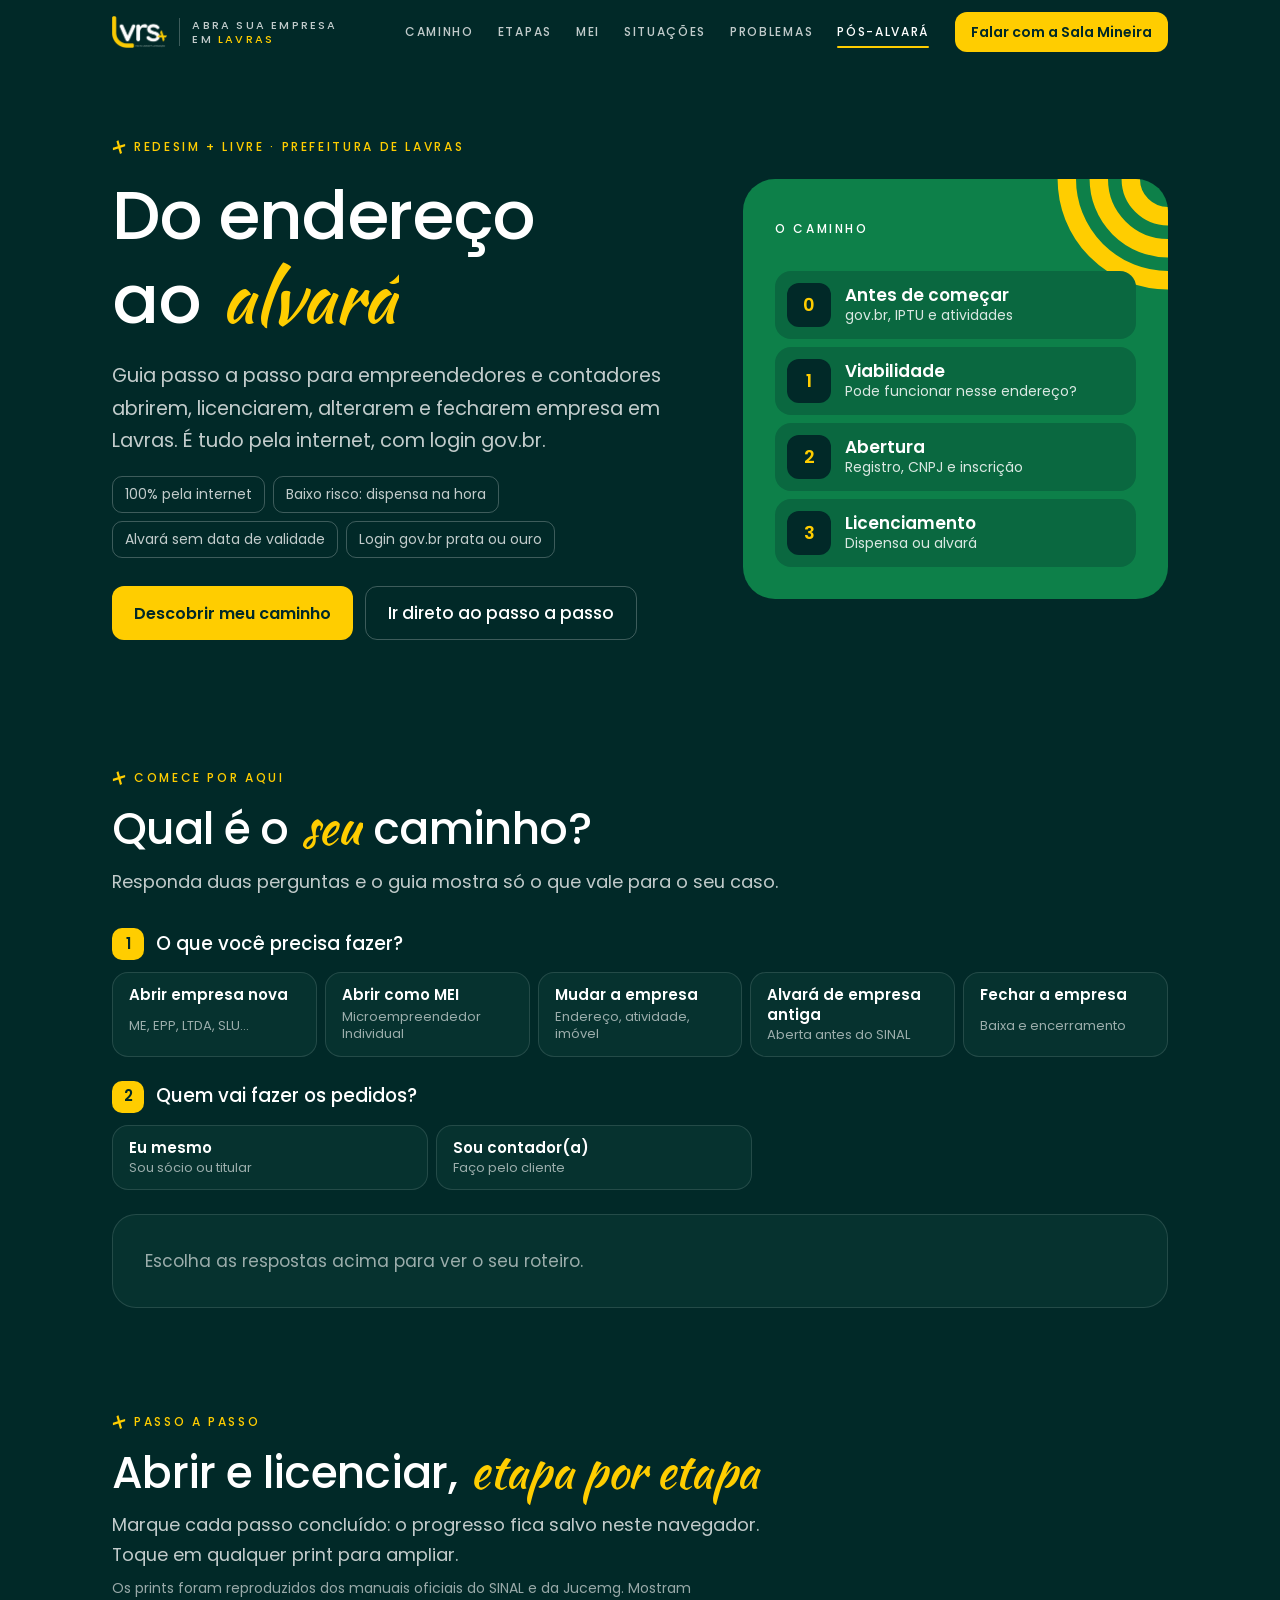
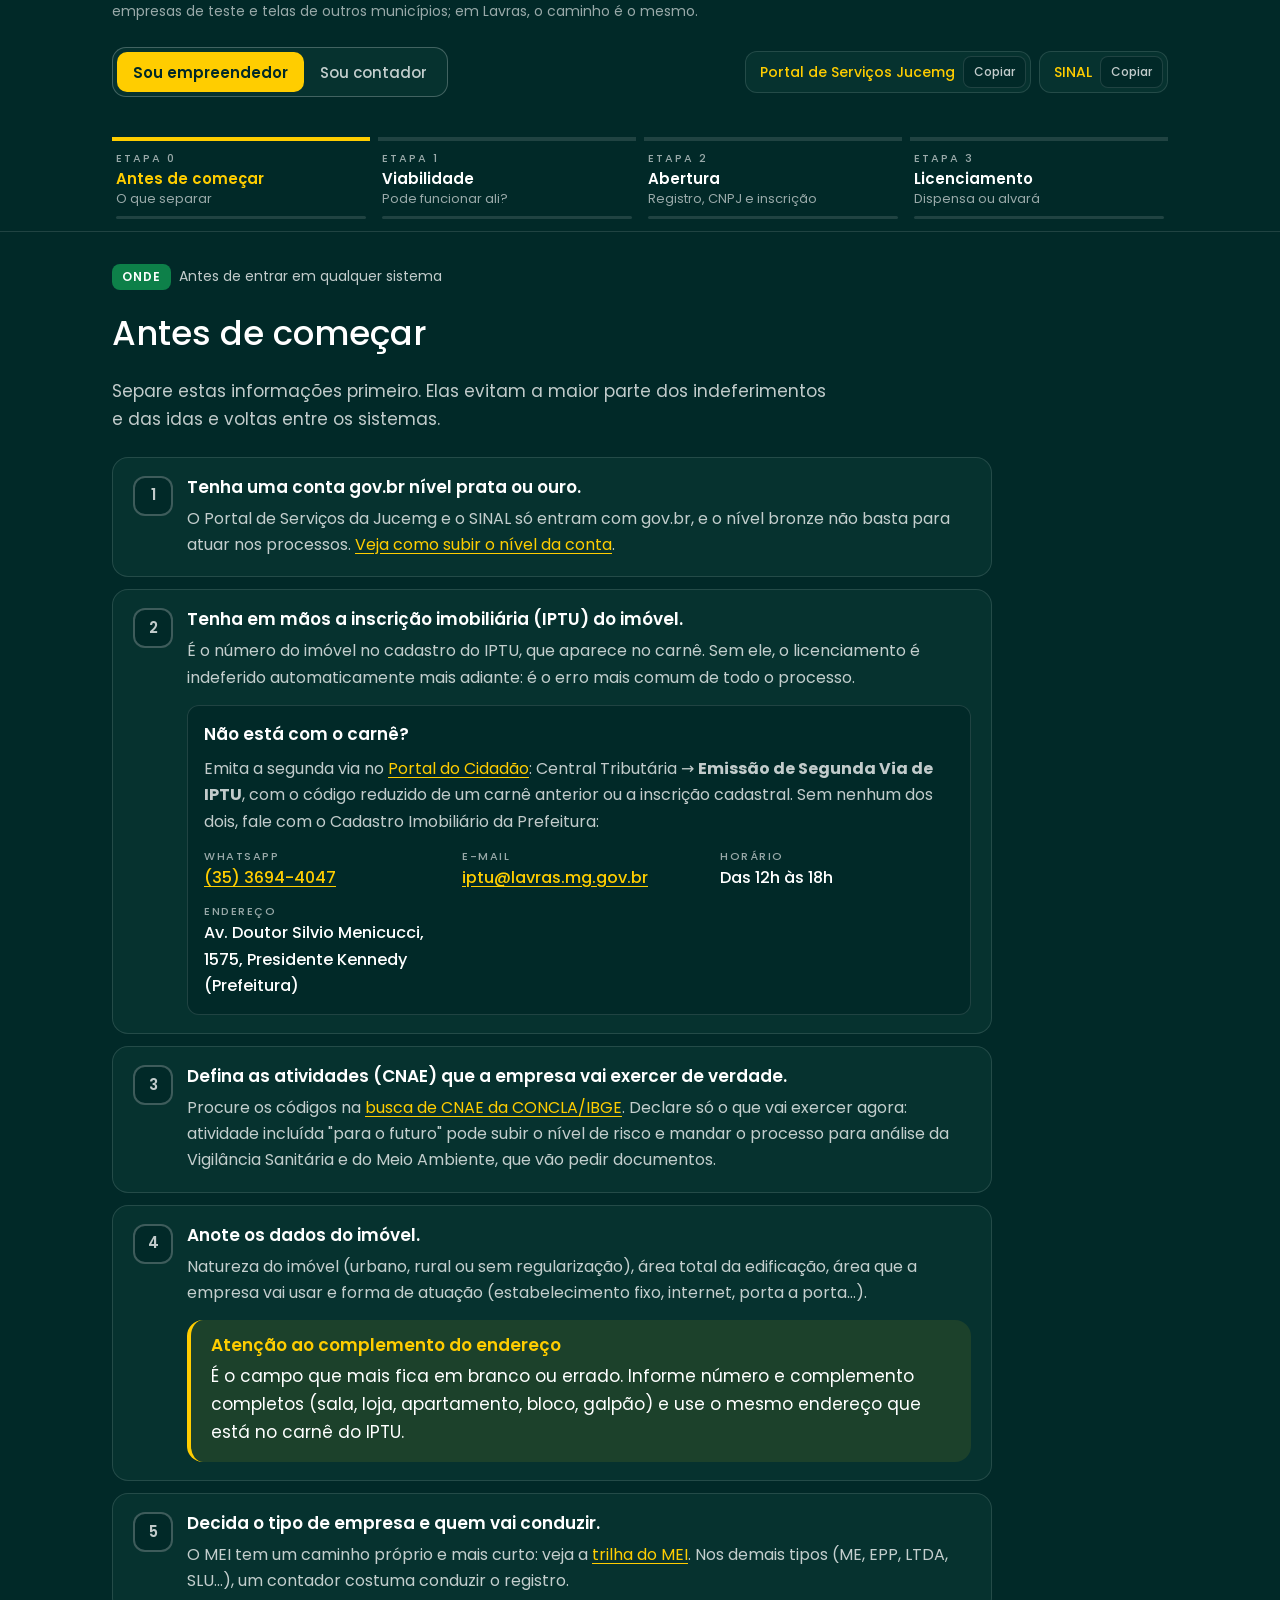
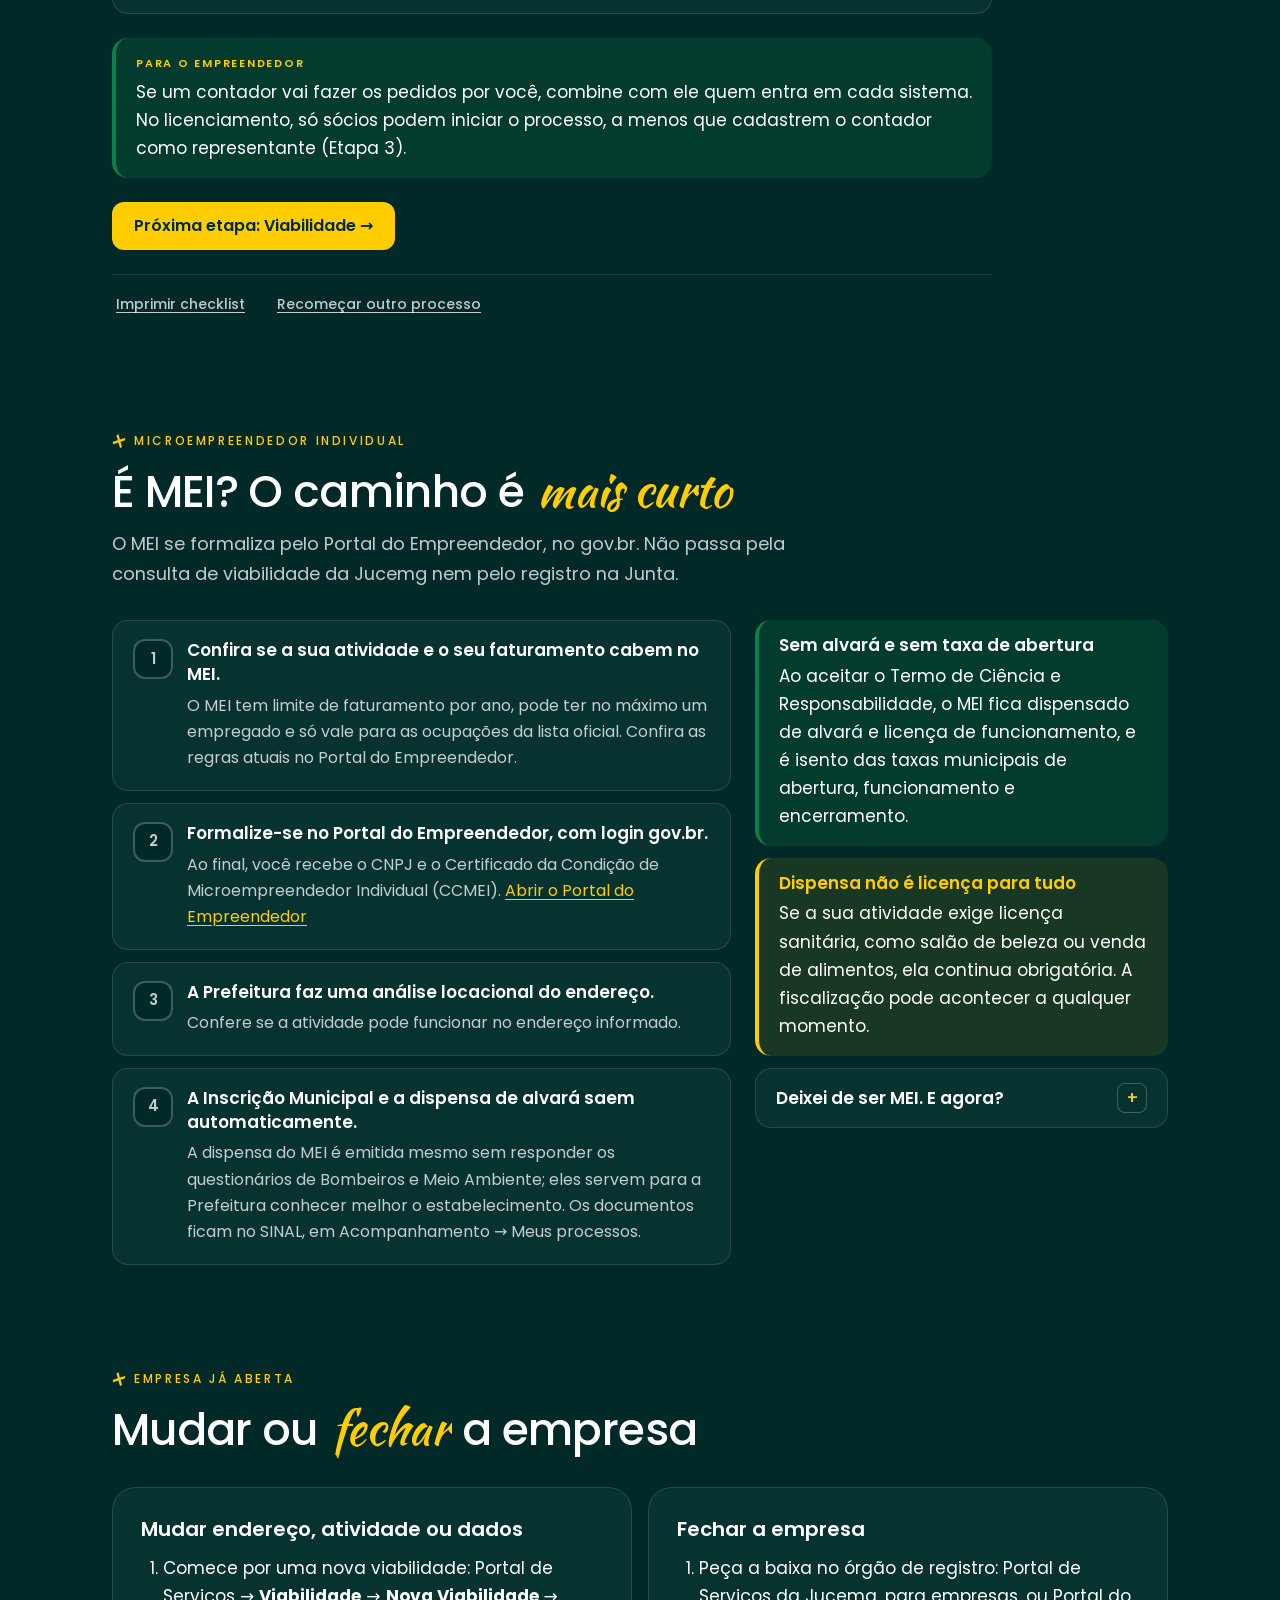
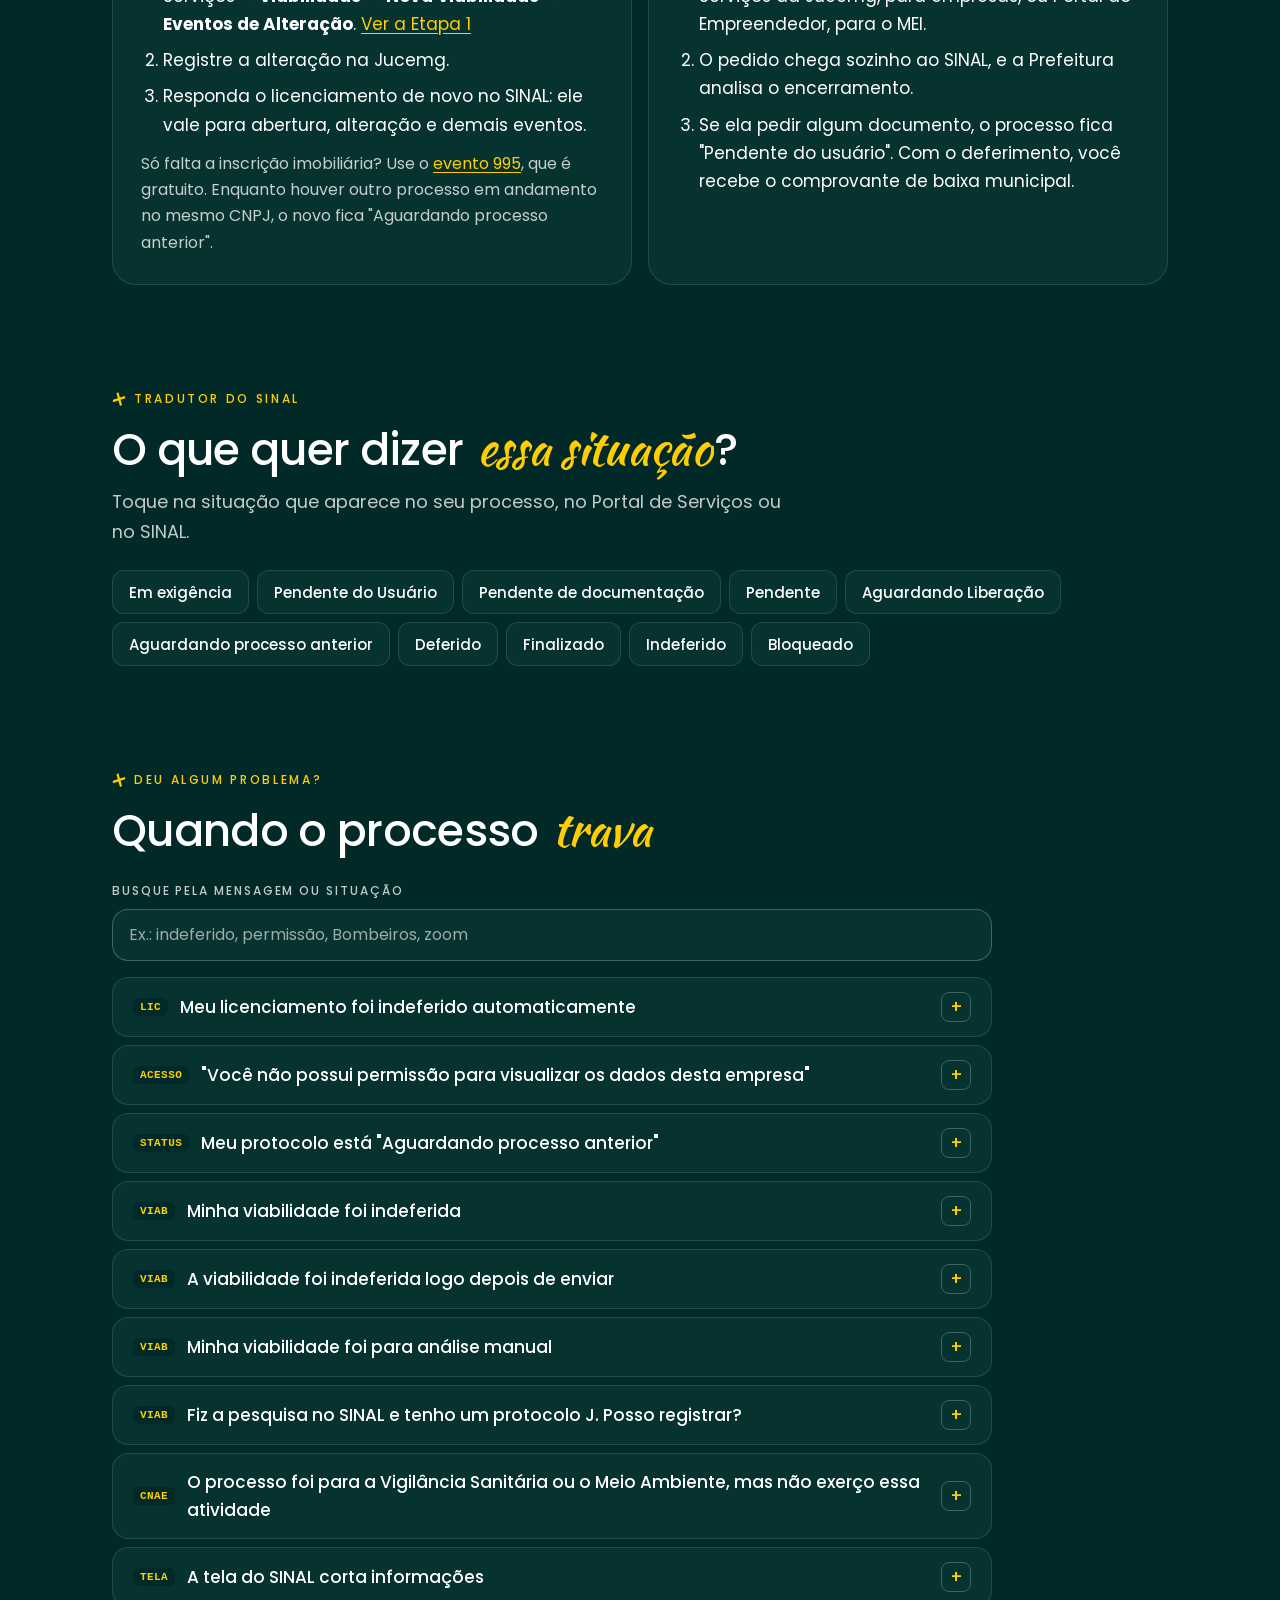
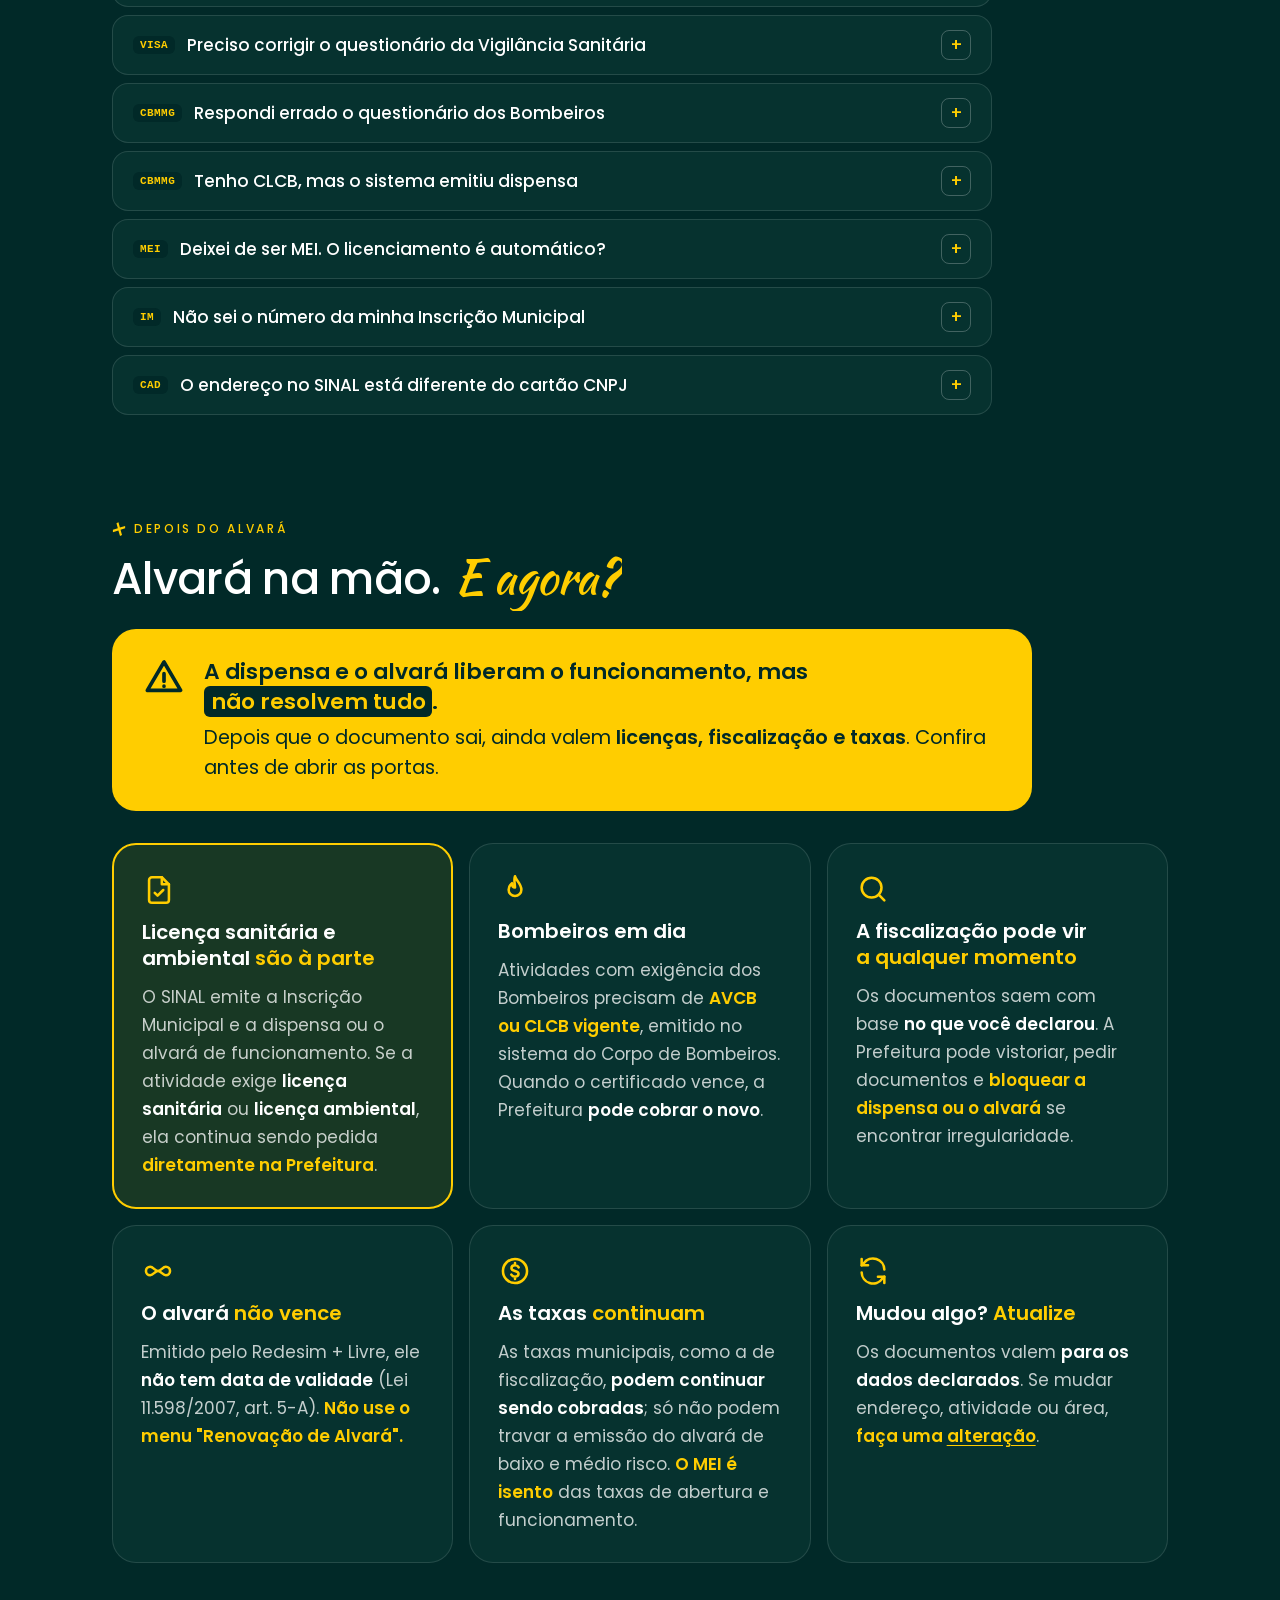
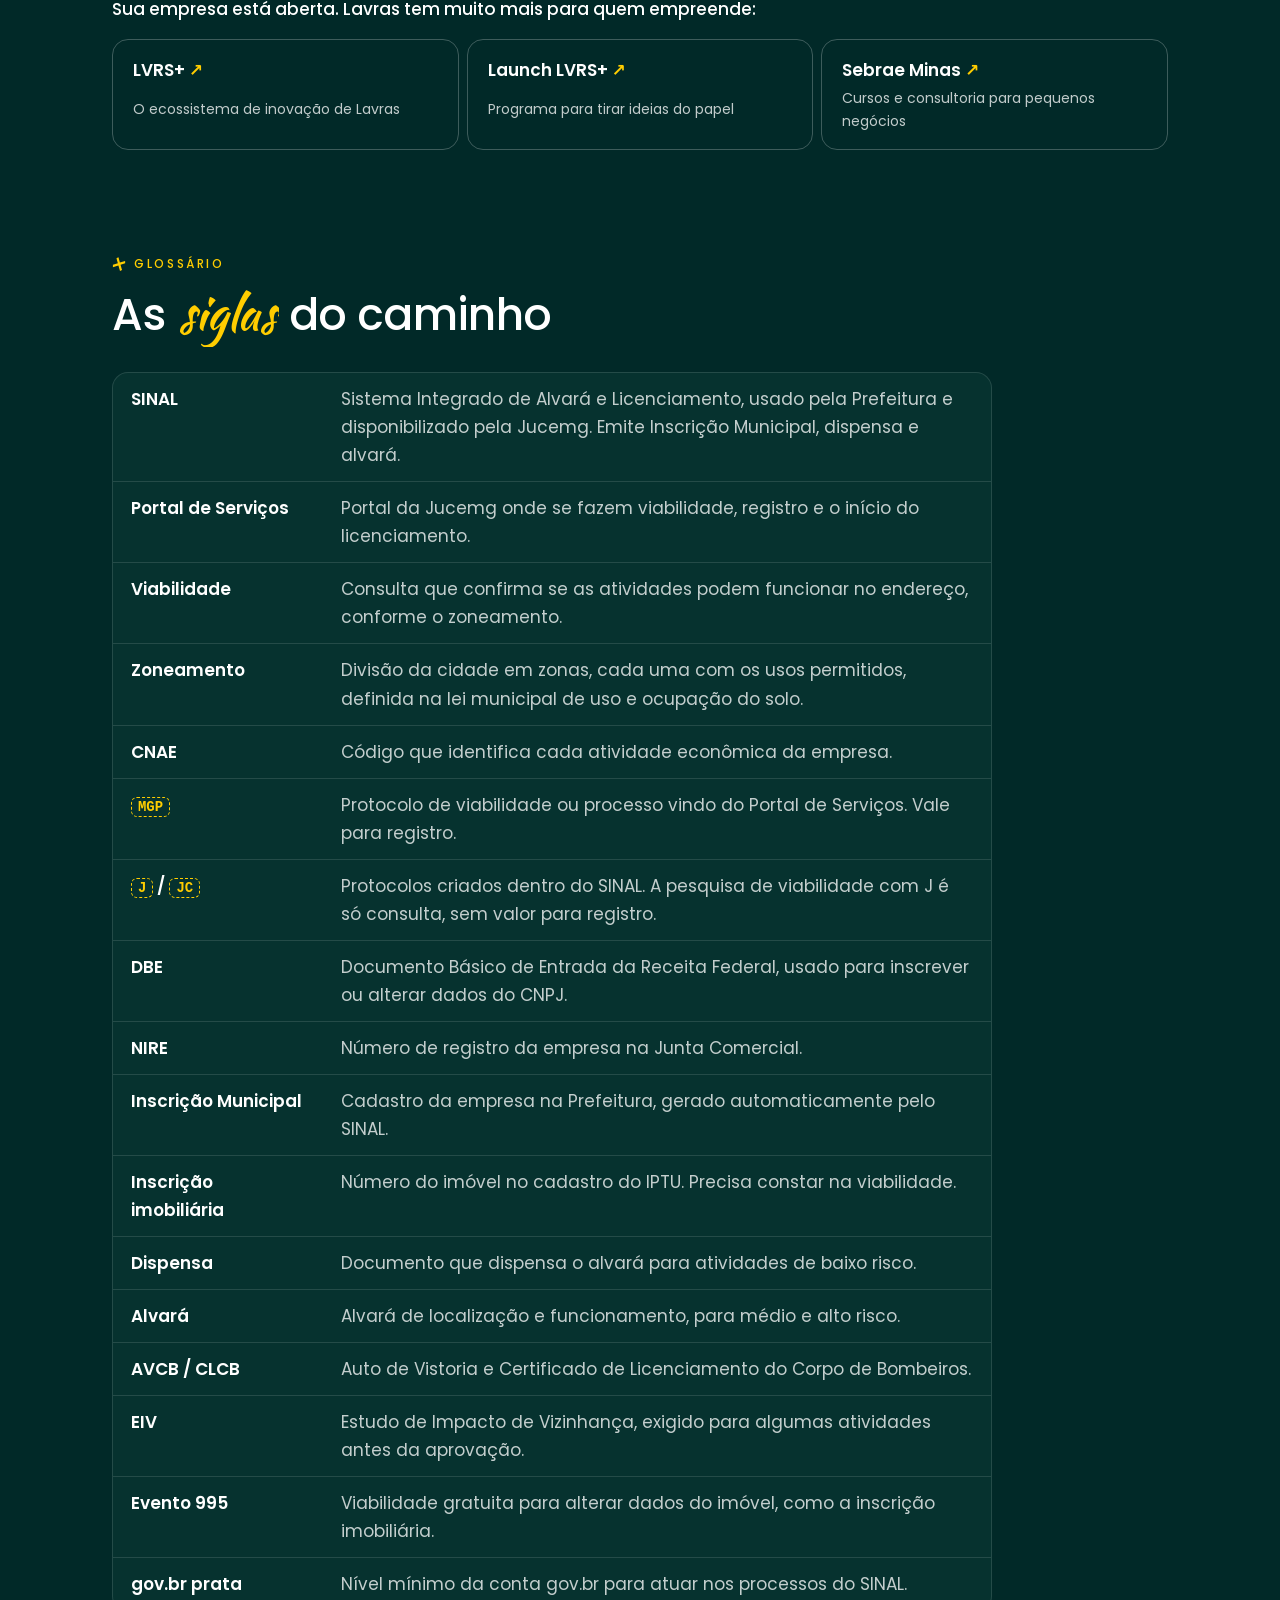
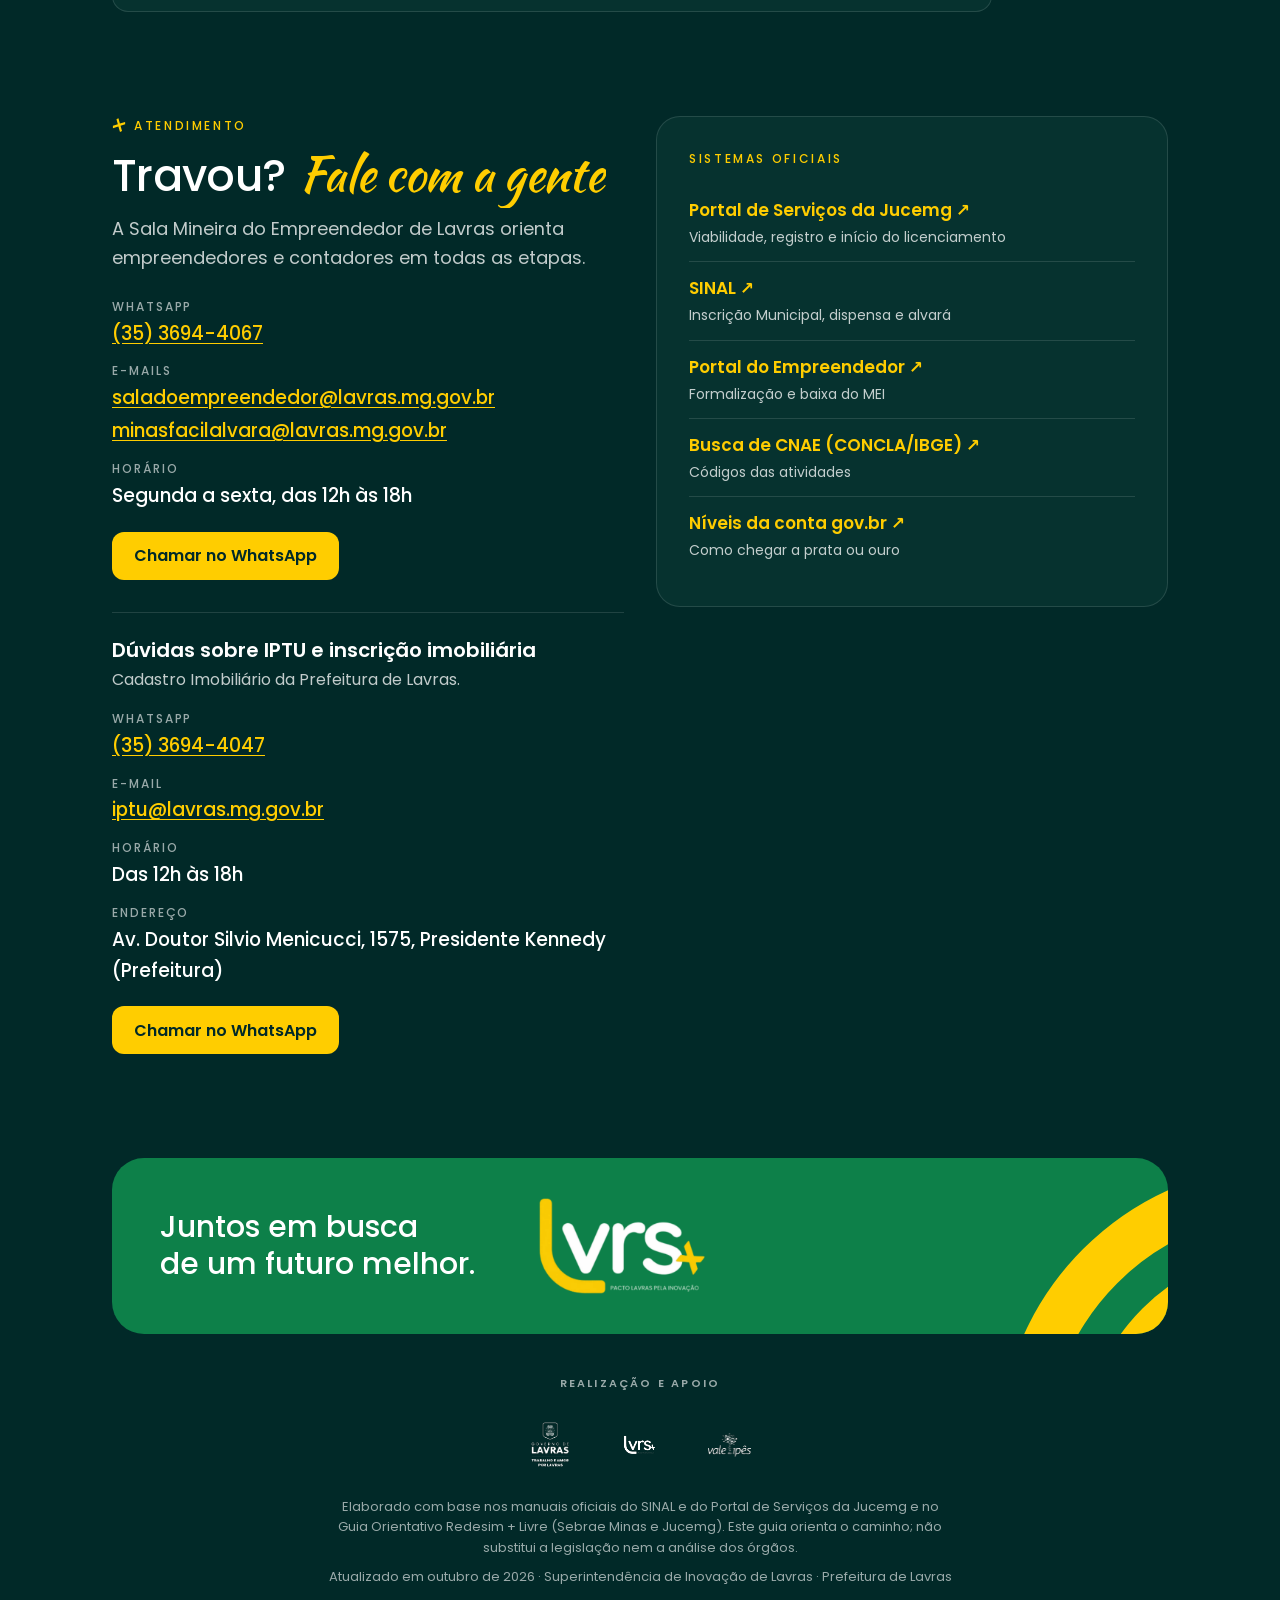
==== commit f4c948ea: "Prints legíveis, contato do IPTU e "Depois do alvará" em destaque - Prints inteiros e grandes em cad" ====
--- a/index.html
+++ b/index.html
@@ -157,9 +157,18 @@
 
     <ol class="passos" data-grupo="preparo">
       <li><label><input type="checkbox" id="p1"><span class="sr">Concluído</span></label><div class="corpo"><strong>Tenha uma conta gov.br nível prata ou ouro.</strong><span class="dica">O Portal de Serviços da Jucemg e o SINAL só entram com gov.br, e o nível bronze não basta para atuar nos processos. <a href="https://www.gov.br/governodigital/pt-br/identidade/conta-gov-br/niveis-da-conta-govbr" target="_blank" rel="noopener">Veja como subir o nível da conta</a>.</span></div></li>
-      <li><label><input type="checkbox" id="p2"><span class="sr">Concluído</span></label><div class="corpo"><strong>Tenha em mãos a inscrição imobiliária (IPTU) do imóvel.</strong><span class="dica">É o número do imóvel no cadastro do IPTU, que aparece no carnê. Sem ele, o licenciamento é indeferido automaticamente mais adiante: é o erro mais comum de todo o processo. Se não tiver o carnê, peça o número à Prefeitura.</span></div></li>
+      <li><label><input type="checkbox" id="p2"><span class="sr">Concluído</span></label><div class="corpo"><strong>Tenha em mãos a inscrição imobiliária (IPTU) do imóvel.</strong><span class="dica">É o número do imóvel no cadastro do IPTU, que aparece no carnê. Sem ele, o licenciamento é indeferido automaticamente mais adiante: é o erro mais comum de todo o processo.</span>
+        <div class="ajuda-iptu">
+          <p class="ajuda-tit">Não está com o carnê?</p>
+          <p class="dica">Emita a segunda via no <a href="https://sistemas.lavras.mg.gov.br/portalcidadao/" target="_blank" rel="noopener">Portal do Cidadão</a>: Central Tributária → <b>Emissão de Segunda Via de IPTU</b>, com o código reduzido de um carnê anterior ou a inscrição cadastral. Sem nenhum dos dois, fale com o Cadastro Imobiliário da Prefeitura:</p>
+          <dl class="contato-mini" data-contato="iptu"></dl>
+        </div></div></li>
       <li><label><input type="checkbox" id="p3"><span class="sr">Concluído</span></label><div class="corpo"><strong>Defina as atividades (CNAE) que a empresa vai exercer de verdade.</strong><span class="dica">Procure os códigos na <a href="https://concla.ibge.gov.br/busca-online-cnae.html" target="_blank" rel="noopener">busca de CNAE da CONCLA/IBGE</a>. Declare só o que vai exercer agora: atividade incluída "para o futuro" pode subir o nível de risco e mandar o processo para análise da Vigilância Sanitária e do Meio Ambiente, que vão pedir documentos.</span></div></li>
-      <li><label><input type="checkbox" id="p4"><span class="sr">Concluído</span></label><div class="corpo"><strong>Anote os dados do imóvel.</strong><span class="dica">Natureza do imóvel (urbano, rural ou sem regularização), área total da edificação, área que a empresa vai usar e forma de atuação (estabelecimento fixo, internet, porta a porta…).</span></div></li>
+      <li><label><input type="checkbox" id="p4"><span class="sr">Concluído</span></label><div class="corpo"><strong>Anote os dados do imóvel.</strong><span class="dica">Natureza do imóvel (urbano, rural ou sem regularização), área total da edificação, área que a empresa vai usar e forma de atuação (estabelecimento fixo, internet, porta a porta…).</span>
+        <div class="nota alerta nota-passo">
+          <h4>Atenção ao complemento do endereço</h4>
+          <p>É o campo que mais fica em branco ou errado. Informe número e complemento completos (sala, loja, apartamento, bloco, galpão) e use o mesmo endereço que está no carnê do IPTU.</p>
+        </div></div></li>
       <li><label><input type="checkbox" id="p5"><span class="sr">Concluído</span></label><div class="corpo"><strong>Decida o tipo de empresa e quem vai conduzir.</strong><span class="dica">O MEI tem um caminho próprio e mais curto: veja a <a href="#mei">trilha do MEI</a>. Nos demais tipos (ME, EPP, LTDA, SLU…), um contador costuma conduzir o registro.</span></div></li>
     </ol>
 
@@ -183,15 +192,15 @@
 
     <ol class="passos" data-grupo="viabilidade">
       <li><label><input type="checkbox" id="v1"><span class="sr">Concluído</span></label><div class="corpo"><strong>Entre no Portal de Serviços da Jucemg com sua conta gov.br.</strong><span class="dica">Em serviços, clique em <b>Viabilidade</b> e depois em <b>Nova Viabilidade</b>.</span>
-        <div class="prints"><figure><button type="button" data-zoom><img src="img/v1.webp" alt="Em Serviços Disponíveis, clique em Viabilidade." loading="lazy"></button><figcaption>Em Serviços Disponíveis, clique em Viabilidade.</figcaption></figure></div></div></li>
+        <div class="prints"><figure><button type="button" data-zoom><img src="img/v1.webp" alt="Em Serviços Disponíveis, clique em Viabilidade." width="817" height="751" loading="lazy"></button><figcaption>Em Serviços Disponíveis, clique em Viabilidade.</figcaption></figure></div></div></li>
       <li><label><input type="checkbox" id="v2"><span class="sr">Concluído</span></label><div class="corpo"><strong>Escolha o tipo de evento.</strong><span class="dica">Constituição para empresa nova; <b>Eventos de Alteração</b> para mudança de endereço, atividade ou outros dados de empresa existente.</span>
-        <div class="prints"><figure><button type="button" data-zoom><img src="img/v2a.webp" alt="Clique em Nova Viabilidade." loading="lazy"></button><figcaption>Clique em Nova Viabilidade.</figcaption></figure><figure><button type="button" data-zoom><img src="img/v2b.webp" alt="Escolha o evento: inscrição (empresa nova) ou alteração." loading="lazy"></button><figcaption>Escolha o evento: inscrição (empresa nova) ou alteração.</figcaption></figure></div></div></li>
-      <li><label><input type="checkbox" id="v3"><span class="sr">Concluído</span></label><div class="corpo"><strong>Preencha o endereço do estabelecimento, com a inscrição imobiliária (IPTU).</strong><span class="dica">Informe também natureza do imóvel (urbano, rural ou sem regularização), área total da edificação, área utilizada e forma de atuação. A inscrição imobiliária é obrigatória na prática: sem ela, o licenciamento é indeferido automaticamente mais adiante.</span>
-        <div class="prints"><figure><button type="button" data-zoom><img src="img/v3.webp" alt="Endereço: natureza do imóvel, IPTU, referência, áreas e forma de atuação." loading="lazy"></button><figcaption>Endereço: natureza do imóvel, IPTU, referência, áreas e forma de atuação.</figcaption></figure></div></div></li>
+        <div class="prints"><figure><button type="button" data-zoom><img src="img/v2a.webp" alt="Clique em Nova Viabilidade." width="1147" height="574" loading="lazy"></button><figcaption>Clique em Nova Viabilidade.</figcaption></figure><figure><button type="button" data-zoom><img src="img/v2b.webp" alt="Escolha o evento: inscrição (empresa nova) ou alteração." width="1147" height="580" loading="lazy"></button><figcaption>Escolha o evento: inscrição (empresa nova) ou alteração.</figcaption></figure></div></div></li>
+      <li><label><input type="checkbox" id="v3"><span class="sr">Concluído</span></label><div class="corpo"><strong>Preencha o endereço do estabelecimento, com a inscrição imobiliária (IPTU).</strong><span class="dica">Informe também natureza do imóvel (urbano, rural ou sem regularização), área total da edificação, área utilizada e forma de atuação. A inscrição imobiliária é obrigatória na prática: sem ela, o licenciamento é indeferido automaticamente mais adiante. Confira o <b>complemento</b> (sala, loja, apartamento, bloco): é o campo que mais se esquece.</span>
+        <div class="prints"><figure><button type="button" data-zoom><img src="img/v3.webp" alt="Endereço: natureza do imóvel, IPTU, referência, áreas e forma de atuação." width="920" height="913" loading="lazy"></button><figcaption>Endereço: natureza do imóvel, IPTU, referência, áreas e forma de atuação.</figcaption></figure></div></div></li>
       <li><label><input type="checkbox" id="v4"><span class="sr">Concluído</span></label><div class="corpo"><strong>Informe as atividades (CNAE) e se cada uma é exercida no local.</strong><span class="dica">Para algumas atividades aparecem perguntas que definem o risco junto aos órgãos de licenciamento. Declare só o que a empresa vai exercer agora e responda com a realidade se cada atividade acontece no endereço: os órgãos conferem depois.</span>
-        <div class="prints"><figure><button type="button" data-zoom><img src="img/v4a.webp" alt="Atividade principal e se ela é exercida no local." loading="lazy"></button><figcaption>Atividade principal e se ela é exercida no local.</figcaption></figure><figure><button type="button" data-zoom><img src="img/v4b.webp" alt="Perguntas gerais de regulação urbana." loading="lazy"></button><figcaption>Perguntas gerais de regulação urbana.</figcaption></figure></div></div></li>
+        <div class="prints"><figure><button type="button" data-zoom><img src="img/v4a.webp" alt="Atividade principal e se ela é exercida no local." width="919" height="502" loading="lazy"></button><figcaption>Atividade principal e se ela é exercida no local.</figcaption></figure><figure><button type="button" data-zoom><img src="img/v4b.webp" alt="Perguntas gerais de regulação urbana." width="937" height="521" loading="lazy"></button><figcaption>Perguntas gerais de regulação urbana.</figcaption></figure></div></div></li>
       <li><label><input type="checkbox" id="v5"><span class="sr">Concluído</span></label><div class="corpo"><strong>Confirme e conclua. Guarde o protocolo que começa com <span class="proto">MGP</span>.</strong><span class="dica">É esse número que a Prefeitura recebe no SINAL e que vale para o registro.</span>
-        <div class="prints"><figure><button type="button" data-zoom><img src="img/v5.webp" alt="Revise, marque a declaração e clique em Concluir." loading="lazy"></button><figcaption>Revise, marque a declaração e clique em Concluir.</figcaption></figure></div></div></li>
+        <div class="prints"><figure><button type="button" data-zoom><img src="img/v5.webp" alt="Revise, marque a declaração e clique em Concluir." width="943" height="734" loading="lazy"></button><figcaption>Revise, marque a declaração e clique em Concluir.</figcaption></figure></div></div></li>
       <li><label><input type="checkbox" id="v6"><span class="sr">Concluído</span></label><div class="corpo"><strong>Acompanhe o resultado: deferida ou indeferida.</strong><span class="dica">Atividades sempre permitidas no local são deferidas automaticamente. As demais são analisadas por um servidor da Prefeitura com base no zoneamento. Se alguma atividade não for permitida, a viabilidade é indeferida e é preciso fazer uma nova consulta.</span></div></li>
     </ol>
 
@@ -217,7 +226,7 @@
       <summary>Empresa já existente sem inscrição imobiliária: evento 995</summary>
       <div>
         <p>Se a empresa foi registrada sem a inscrição imobiliária, use o evento <b>995 – Alteração de dados do imóvel</b>. Ele é gratuito e atualiza o integrador estadual.</p>
-        <div class="prints"><figure><button type="button" data-zoom><img src="img/e995a.webp" alt="Marque 995 – Alteração de dados do imóvel." loading="lazy"></button><figcaption>Marque 995 – Alteração de dados do imóvel.</figcaption></figure><figure><button type="button" data-zoom><img src="img/e995b.webp" alt="Selecione CNPJ, informe o número e pesquise." loading="lazy"></button><figcaption>Selecione CNPJ, informe o número e pesquise.</figcaption></figure></div>
+        <div class="prints"><figure><button type="button" data-zoom><img src="img/e995a.webp" alt="Marque 995 – Alteração de dados do imóvel." width="1134" height="881" loading="lazy"></button><figcaption>Marque 995 – Alteração de dados do imóvel.</figcaption></figure><figure><button type="button" data-zoom><img src="img/e995b.webp" alt="Selecione CNPJ, informe o número e pesquise." width="1160" height="479" loading="lazy"></button><figcaption>Selecione CNPJ, informe o número e pesquise.</figcaption></figure></div>
         <ol>
           <li>Portal de Serviços → <b>Viabilidade</b> → <b>Nova Viabilidade</b> → <b>Eventos de Alteração</b>.</li>
           <li>Selecione <b>995 – Alteração de dados do imóvel</b>, marque CNPJ, informe o número e avance.</li>
@@ -246,7 +255,7 @@
       <li><label><input type="checkbox" id="a2"><span class="sr">Concluído</span></label><div class="corpo"><strong>Protocole o registro na Jucemg pelo Portal de Serviços.</strong><span class="dica">Ato constitutivo, para empresa nova, ou ato de alteração, com a documentação pedida pelo órgão de registro.</span></div></li>
       <li><label><input type="checkbox" id="a3"><span class="sr">Concluído</span></label><div class="corpo"><strong>Com o registro deferido, a empresa recebe NIRE e CNPJ.</strong></div></li>
       <li><label><input type="checkbox" id="a4"><span class="sr">Concluído</span></label><div class="corpo"><strong>O SINAL importa o processo e gera a Inscrição Municipal.</strong><span class="dica">Isso acontece automaticamente na etapa "Validação de Cadastro", que libera o Comprovante de Inscrição e Situação Cadastral. O cadastro da empresa no SINAL só é atualizado depois que essa etapa termina.</span>
-        <div class="prints"><figure><button type="button" data-zoom><img src="img/a4.webp" alt="No SINAL, a etapa Validação de Cadastro aparece como Deferido." loading="lazy"></button><figcaption>No SINAL, a etapa Validação de Cadastro aparece como Deferido.</figcaption></figure></div></div></li>
+        <div class="prints"><figure><button type="button" data-zoom><img src="img/a4.webp" alt="No SINAL, a etapa Validação de Cadastro aparece como Deferido." width="1700" height="400" loading="lazy"></button><figcaption>No SINAL, a etapa Validação de Cadastro aparece como Deferido.</figcaption></figure></div></div></li>
       <li><label><input type="checkbox" id="a5"><span class="sr">Concluído</span></label><div class="corpo"><strong>Siga para o licenciamento.</strong><span class="dica">Mesmo no baixo risco, é preciso entrar no SINAL para responder o questionário e emitir a Inscrição Municipal e a dispensa.</span></div></li>
     </ol>
 
@@ -283,15 +292,15 @@
 
     <ol class="passos" data-grupo="licenciamento">
       <li><label><input type="checkbox" id="l1"><span class="sr">Concluído</span></label><div class="corpo"><strong>No Portal de Serviços, clique em Licenciamento, informe o CNPJ e clique em Pesquisar.</strong><span class="dica">Depois, clique em <b>Iniciar licenciamento</b>.</span>
-        <div class="prints"><figure><button type="button" data-zoom><img src="img/l1a.webp" alt="No Portal de Serviços, clique em Licenciamento." loading="lazy"></button><figcaption>No Portal de Serviços, clique em Licenciamento.</figcaption></figure><figure><button type="button" data-zoom><img src="img/l1b.webp" alt="Informe o CNPJ e clique em Pesquisar." loading="lazy"></button><figcaption>Informe o CNPJ e clique em Pesquisar.</figcaption></figure></div></div></li>
+        <div class="prints"><figure><button type="button" data-zoom><img src="img/l1a.webp" alt="No Portal de Serviços, clique em Licenciamento." width="558" height="241" loading="lazy"></button><figcaption>No Portal de Serviços, clique em Licenciamento.</figcaption></figure><figure><button type="button" data-zoom><img src="img/l1b.webp" alt="Informe o CNPJ e clique em Pesquisar." width="1182" height="452" loading="lazy"></button><figcaption>Informe o CNPJ e clique em Pesquisar.</figcaption></figure></div></div></li>
       <li><label><input type="checkbox" id="l2"><span class="sr">Concluído</span></label><div class="corpo"><strong>Responda às perguntas de risco.</strong><span class="dica">Anote as respostas: você vai repeti-las no SINAL.</span>
-        <div class="prints"><figure><button type="button" data-zoom><img src="img/l2.webp" alt="Avaliação do grau de risco: responda Sim ou Não." loading="lazy"></button><figcaption>Avaliação do grau de risco: responda Sim ou Não.</figcaption></figure></div></div></li>
+        <div class="prints"><figure><button type="button" data-zoom><img src="img/l2.webp" alt="Avaliação do grau de risco: responda Sim ou Não." width="1151" height="915" loading="lazy"></button><figcaption>Avaliação do grau de risco: responda Sim ou Não.</figcaption></figure></div></div></li>
       <li id="l3-passo"><label><input type="checkbox" id="l3"><span class="sr">Concluído</span></label><div class="corpo"><strong>Em "Órgãos Estaduais", a Prefeitura aparece como "Em exigência". Clique em Visualizar.</strong><span class="dica">No campo Observação, clique no link que leva ao SINAL.</span>
-        <div class="prints"><figure><button type="button" data-zoom><img src="img/l3a.webp" alt="A Prefeitura aparece Em exigência. Clique em Visualizar." loading="lazy"></button><figcaption>A Prefeitura aparece Em exigência. Clique em Visualizar.</figcaption></figure><figure><button type="button" data-zoom><img src="img/l3b.webp" alt="No campo Observação, siga o link para o SINAL." loading="lazy"></button><figcaption>No campo Observação, siga o link para o SINAL.</figcaption></figure></div></div></li>
+        <div class="prints"><figure><button type="button" data-zoom><img src="img/l3a.webp" alt="A Prefeitura aparece Em exigência. Clique em Visualizar." width="1131" height="396" loading="lazy"></button><figcaption>A Prefeitura aparece Em exigência. Clique em Visualizar.</figcaption></figure><figure><button type="button" data-zoom><img src="img/l3b.webp" alt="No campo Observação, siga o link para o SINAL." width="1166" height="758" loading="lazy"></button><figcaption>No campo Observação, siga o link para o SINAL.</figcaption></figure></div></div></li>
       <li><label><input type="checkbox" id="l4"><span class="sr">Concluído</span></label><div class="corpo"><strong>Entre no SINAL com gov.br e vá em Acompanhamento → Meus processos.</strong><span class="dica">Digite o CNPJ ou clique em Pesquisar para ver todos os processos ligados ao seu CPF. Se a tela cortar informações, reduza o zoom do navegador para 80%.</span>
-        <div class="prints"><figure><button type="button" data-zoom><img src="img/l4a.webp" alt="No SINAL, clique em Meus processos." loading="lazy"></button><figcaption>No SINAL, clique em Meus processos.</figcaption></figure><figure><button type="button" data-zoom><img src="img/l4b.webp" alt="Informe o CNPJ nos filtros e pesquise." loading="lazy"></button><figcaption>Informe o CNPJ nos filtros e pesquise.</figcaption></figure></div></div></li>
+        <div class="prints"><figure><button type="button" data-zoom><img src="img/l4a.webp" alt="No SINAL, clique em Meus processos." width="1348" height="718" loading="lazy"></button><figcaption>No SINAL, clique em Meus processos.</figcaption></figure><figure><button type="button" data-zoom><img src="img/l4b.webp" alt="Informe o CNPJ nos filtros e pesquise." width="1500" height="644" loading="lazy"></button><figcaption>Informe o CNPJ nos filtros e pesquise.</figcaption></figure></div></div></li>
       <li><label><input type="checkbox" id="l5"><span class="sr">Concluído</span></label><div class="corpo"><strong>Clique na seta à esquerda do protocolo e depois em "Pendente do usuário".</strong><span class="dica">As ações ficam na coluna Situação. Responda o questionário com as mesmas respostas dadas no Portal, clique em Salvar e em OK. <a href="#situacoes">O que significa cada situação?</a></span>
-        <div class="prints"><figure><button type="button" data-zoom><img src="img/l5a.webp" alt="Abra as etapas pela seta e clique em Pendente do Usuário." loading="lazy"></button><figcaption>Abra as etapas pela seta e clique em Pendente do Usuário.</figcaption></figure><figure><button type="button" data-zoom><img src="img/l5b.webp" alt="Responda o questionário e salve." loading="lazy"></button><figcaption>Responda o questionário e salve.</figcaption></figure></div></div></li>
+        <div class="prints"><figure><button type="button" data-zoom><img src="img/l5a.webp" alt="Abra as etapas pela seta e clique em Pendente do Usuário." width="1500" height="689" loading="lazy"></button><figcaption>Abra as etapas pela seta e clique em Pendente do Usuário.</figcaption></figure><figure><button type="button" data-zoom><img src="img/l5b.webp" alt="Responda o questionário e salve." width="1500" height="670" loading="lazy"></button><figcaption>Responda o questionário e salve.</figcaption></figure></div></div></li>
       <li><label><input type="checkbox" id="l6"><span class="sr">Concluído</span></label><div class="corpo"><strong>Pesquise o CNPJ de novo e siga o caminho do seu nível de risco, abaixo.</strong></div></li>
     </ol>
 
@@ -313,7 +322,7 @@
       <ul class="fluxo">
         <li><b>Responda o questionário e salve.</b><span class="dica">Não há análise de órgãos.</span></li>
         <li id="r1-pdf"><b>Pesquise o CNPJ e clique no ícone de PDF.</b><span class="dica">Os documentos já estão disponíveis.</span>
-          <div class="prints"><figure><button type="button" data-zoom><img src="img/r1a.webp" alt="Clique no ícone de PDF, na coluna Documentos." loading="lazy"></button><figcaption>Clique no ícone de PDF, na coluna Documentos.</figcaption></figure><figure><button type="button" data-zoom><img src="img/r1b.webp" alt="Documentos liberados no risco I." loading="lazy"></button><figcaption>Documentos liberados no risco I.</figcaption></figure></div></li>
+          <div class="prints"><figure><button type="button" data-zoom><img src="img/r1a.webp" alt="Clique no ícone de PDF, na coluna Documentos." width="1500" height="569" loading="lazy"></button><figcaption>Clique no ícone de PDF, na coluna Documentos.</figcaption></figure><figure><button type="button" data-zoom><img src="img/r1b.webp" alt="Documentos liberados no risco I." width="1500" height="427" loading="lazy"></button><figcaption>Documentos liberados no risco I.</figcaption></figure></div></li>
       </ul>
       <div class="docs"><span>Inscrição Municipal</span><span>Dispensa de alvará</span><span>Dispensa dos Bombeiros</span></div>
     </div>
@@ -323,7 +332,7 @@
       <ul class="fluxo">
         <li><b>Responda o questionário e salve.</b></li>
         <li id="r2-pdf"><b>Pesquise o CNPJ e clique no ícone de PDF.</b><span class="dica">O alvará é liberado sem análise manual.</span>
-          <div class="prints"><figure><button type="button" data-zoom><img src="img/r2.webp" alt="Risco II: comprovante, certificado provisório dos Bombeiros e alvará." loading="lazy"></button><figcaption>Risco II: comprovante, certificado provisório dos Bombeiros e alvará.</figcaption></figure></div></li>
+          <div class="prints"><figure><button type="button" data-zoom><img src="img/r2.webp" alt="Risco II: comprovante, certificado provisório dos Bombeiros e alvará." width="1293" height="409" loading="lazy"></button><figcaption>Risco II: comprovante, certificado provisório dos Bombeiros e alvará.</figcaption></figure></div></li>
         <li><b>Bombeiros:</b><span class="dica">o sistema procura um CLCB no endereço informado. Se encontrar, ele aparece no processo; se não, é emitida uma licença provisória.</span></li>
       </ul>
       <div class="docs"><span>Inscrição Municipal</span><span>Alvará de localização e funcionamento</span><span>CLCB ou licença provisória</span></div>
@@ -334,15 +343,15 @@
       <h4>Risco III: análise dos órgãos e do Controle de Posturas</h4>
       <ul class="fluxo">
         <li id="r3-quest"><b>Responda o questionário de cada órgão.</b><span class="dica">Em "Pendente do usuário", na linha de cada órgão: Vigilância Sanitária, Meio Ambiente, Corpo de Bombeiros e, quando houver, Agropecuária.</span>
-          <div class="prints"><figure><button type="button" data-zoom><img src="img/r3a.webp" alt="Um questionário pendente para cada órgão." loading="lazy"></button><figcaption>Um questionário pendente para cada órgão.</figcaption></figure></div></li>
+          <div class="prints"><figure><button type="button" data-zoom><img src="img/r3a.webp" alt="Um questionário pendente para cada órgão." width="1500" height="653" loading="lazy"></button><figcaption>Um questionário pendente para cada órgão.</figcaption></figure></div></li>
         <li><b>Aguarde a análise.</b><span class="dica">Se algum órgão pedir documentos, você recebe um e-mail e a situação muda para "Pendente de documentação".</span></li>
         <li id="r3-doc"><b>Anexe o que foi pedido.</b><span class="dica">Clique em "Pendente de documentação" na linha do órgão → Incluir → Escolher → Enviar → Salvar. Aceite o Termo de Responsabilidade e clique em Finalizar. Cada arquivo pode ter até 50 MB, em qualquer formato.</span>
-          <div class="prints"><figure><button type="button" data-zoom><img src="img/r3b.webp" alt="Pendente de documentação na linha do órgão." loading="lazy"></button><figcaption>Pendente de documentação na linha do órgão.</figcaption></figure><figure><button type="button" data-zoom><img src="img/r3c.webp" alt="Incluir → Escolher → Enviar." loading="lazy"></button><figcaption>Incluir → Escolher → Enviar.</figcaption></figure><figure><button type="button" data-zoom><img src="img/r3d.webp" alt="Aceite o Termo de Responsabilidade e clique em Finalizar." loading="lazy"></button><figcaption>Aceite o Termo de Responsabilidade e clique em Finalizar.</figcaption></figure></div></li>
+          <div class="prints"><figure><button type="button" data-zoom><img src="img/r3b.webp" alt="Pendente de documentação na linha do órgão." width="1500" height="696" loading="lazy"></button><figcaption>Pendente de documentação na linha do órgão.</figcaption></figure><figure><button type="button" data-zoom><img src="img/r3c.webp" alt="Incluir → Escolher → Enviar." width="1500" height="554" loading="lazy"></button><figcaption>Incluir → Escolher → Enviar.</figcaption></figure><figure><button type="button" data-zoom><img src="img/r3d.webp" alt="Aceite o Termo de Responsabilidade e clique em Finalizar." width="1500" height="577" loading="lazy"></button><figcaption>Aceite o Termo de Responsabilidade e clique em Finalizar.</figcaption></figure></div></li>
         <li><b>Bombeiros:</b><span class="dica">apresente AVCB ou CLCB vigente, emitido no sistema do Corpo de Bombeiros por profissional habilitado (engenheiro ou técnico em segurança do trabalho).</span></li>
         <li id="r3-posturas"><b>Controle de Posturas libera o alvará.</b><span class="dica">Depois que todos os órgãos aprovam, o processo segue para o Controle de Posturas. Se houver taxa, baixe a guia, pague e anexe o comprovante.</span>
-          <div class="prints"><figure><button type="button" data-zoom><img src="img/r3e.webp" alt="Controle de Posturas pendente de documentação." loading="lazy"></button><figcaption>Controle de Posturas pendente de documentação.</figcaption></figure><figure><button type="button" data-zoom><img src="img/r3f.webp" alt="Baixe a guia nos anexos e depois anexe o comprovante." loading="lazy"></button><figcaption>Baixe a guia nos anexos e depois anexe o comprovante.</figcaption></figure></div></li>
+          <div class="prints"><figure><button type="button" data-zoom><img src="img/r3e.webp" alt="Controle de Posturas pendente de documentação." width="1500" height="771" loading="lazy"></button><figcaption>Controle de Posturas pendente de documentação.</figcaption></figure><figure><button type="button" data-zoom><img src="img/r3f.webp" alt="Baixe a guia nos anexos e depois anexe o comprovante." width="1500" height="708" loading="lazy"></button><figcaption>Baixe a guia nos anexos e depois anexe o comprovante.</figcaption></figure></div></li>
         <li id="r3-fim"><b>Receba o e-mail de conclusão e abra os documentos no PDF.</b>
-          <div class="prints"><figure><button type="button" data-zoom><img src="img/r3g.webp" alt="Documentos finais: comprovante de inscrição e alvará definitivo." loading="lazy"></button><figcaption>Documentos finais: comprovante de inscrição e alvará definitivo.</figcaption></figure></div></li>
+          <div class="prints"><figure><button type="button" data-zoom><img src="img/r3g.webp" alt="Documentos finais: comprovante de inscrição e alvará definitivo." width="1500" height="297" loading="lazy"></button><figcaption>Documentos finais: comprovante de inscrição e alvará definitivo.</figcaption></figure></div></li>
       </ul>
       <div class="docs"><span>Inscrição Municipal</span><span>Alvará de localização e funcionamento</span></div>
       <p class="dica">A análise da Vigilância Sanitária e do Meio Ambiente aqui serve para liberar o alvará. A licença sanitária e a licença ambiental, quando a atividade exige, são pedidas à parte: veja <a href="#depois">Depois do alvará</a>.</p>
@@ -351,7 +360,7 @@
     <details class="extra" id="xantiga">
       <summary>Empresa registrada antes do SINAL: como gerar o alvará digital</summary>
       <div>
-        <div class="prints"><figure><button type="button" data-zoom><img src="img/oa.webp" alt="Consultar Inscrição Municipal." loading="lazy"></button><figcaption>Consultar Inscrição Municipal.</figcaption></figure><figure><button type="button" data-zoom><img src="img/ob.webp" alt="Licenciamento, no menu Empresas." loading="lazy"></button><figcaption>Licenciamento, no menu Empresas.</figcaption></figure><figure><button type="button" data-zoom><img src="img/oc.webp" alt="Informe CNPJ e Inscrição Municipal e clique em Solicitar." loading="lazy"></button><figcaption>Informe CNPJ e Inscrição Municipal e clique em Solicitar.</figcaption></figure></div>
+        <div class="prints"><figure><button type="button" data-zoom><img src="img/oa.webp" alt="Consultar Inscrição Municipal." width="1500" height="651" loading="lazy"></button><figcaption>Consultar Inscrição Municipal.</figcaption></figure><figure><button type="button" data-zoom><img src="img/ob.webp" alt="Licenciamento, no menu Empresas." width="1500" height="676" loading="lazy"></button><figcaption>Licenciamento, no menu Empresas.</figcaption></figure><figure><button type="button" data-zoom><img src="img/oc.webp" alt="Informe CNPJ e Inscrição Municipal e clique em Solicitar." width="1500" height="737" loading="lazy"></button><figcaption>Informe CNPJ e Inscrição Municipal e clique em Solicitar.</figcaption></figure></div>
         <ol>
           <li>No SINAL, consulte o número em <b>Consultar Inscrição Municipal</b>, conferindo todos os caracteres.</li>
           <li>Clique em <b>Licenciamento</b> e informe o CNPJ e a Inscrição Municipal.</li>
@@ -365,7 +374,7 @@
     <details class="extra" id="xcb">
       <summary>Responder o questionário dos Bombeiros de novo</summary>
       <div>
-        <div class="prints"><figure><button type="button" data-zoom><img src="img/cb.webp" alt="Na etapa dos Bombeiros, clique em Finalizado." loading="lazy"></button><figcaption>Na etapa dos Bombeiros, clique em Finalizado.</figcaption></figure></div>
+        <div class="prints"><figure><button type="button" data-zoom><img src="img/cb.webp" alt="Na etapa dos Bombeiros, clique em Finalizado." width="1442" height="621" loading="lazy"></button><figcaption>Na etapa dos Bombeiros, clique em Finalizado.</figcaption></figure></div>
         <ol>
           <li>Em Acompanhamento, clique na seta do protocolo.</li>
           <li>Na etapa dos Bombeiros, clique em <b>Finalizado</b> (em azul).</li>
@@ -379,7 +388,7 @@
       <summary>Onde ver todas as licenças emitidas</summary>
       <div>
         <p>No Portal de Serviços da Jucemg, menu Licenciamento, aparecem a Inscrição Municipal, a dispensa ou alvará, a licença dos Bombeiros (riscos I e II) e a licença sanitária, quando o município adere ao licenciamento sanitário. Clique em <b>Visualizar</b> em cada uma.</p>
-        <div class="prints"><figure><button type="button" data-zoom><img src="img/lic.webp" alt="Licença consultada no Portal de Serviços." loading="lazy"></button><figcaption>Licença consultada no Portal de Serviços.</figcaption></figure></div>
+        <div class="prints"><figure><button type="button" data-zoom><img src="img/lic.webp" alt="Licença consultada no Portal de Serviços." width="1026" height="719" loading="lazy"></button><figcaption>Licença consultada no Portal de Serviços.</figcaption></figure></div>
         <p><a href="https://portalservicos.jucemg.mg.gov.br/licenciamento-web/pages/licenciamento/consultarLicenciamentoEmpresa.jsf" target="_blank" rel="noopener">Consultar licenciamento da empresa</a></p>
       </div>
     </details>
@@ -468,7 +477,8 @@
   <input class="busca" id="busca" type="search" placeholder="Ex.: indeferido, permissão, Bombeiros, zoom" autocomplete="off">
   <div class="faq" id="faq">
     <details id="p-lic"><summary><span class="k">LIC</span>Meu licenciamento foi indeferido automaticamente</summary><div>
-      <p>Quase sempre falta a inscrição imobiliária na viabilidade. Faça uma viabilidade com o evento <b>995 – Alteração de dados do imóvel</b> (gratuito), informe o IPTU e, depois do deferimento, peça o licenciamento de novo. O passo a passo está na <a href="#x995">Etapa 1</a>.</p></div></details>
+      <p>Quase sempre falta a inscrição imobiliária na viabilidade. Faça uma viabilidade com o evento <b>995 – Alteração de dados do imóvel</b> (gratuito), informe o IPTU e, depois do deferimento, peça o licenciamento de novo. O passo a passo está na <a href="#x995">Etapa 1</a>.</p>
+      <p>Não sabe o número? Veja <a href="#contato-iptu">como consultar com o Cadastro Imobiliário</a>.</p></div></details>
     <details id="p-acesso"><summary><span class="k">ACESSO</span>"Você não possui permissão para visualizar os dados desta empresa"</summary><div>
       <ul>
         <li>Só sócios e o contabilista registrados no CNPJ veem os processos.</li>
@@ -510,31 +520,41 @@
 <section class="bloco wrap" id="depois" aria-labelledby="h-depois">
   <p class="eyebrow"><svg class="i-mais"><use href="#mais"/></svg>Depois do alvará</p>
   <h2 id="h-depois">Alvará na mão. <span class="enfase">E agora?</span></h2>
-  <p class="sub">A dispensa e o alvará liberam o funcionamento, mas não resolvem tudo. Confira o que continua valendo.</p>
+  <div class="alerta-forte" role="note">
+    <svg class="alerta-icone" viewBox="0 0 24 24" aria-hidden="true"><path d="M12 3 2 20h20L12 3z"/><path d="M12 10v4.5M12 17.5v.01"/></svg>
+    <p><strong>A dispensa e o alvará liberam o funcionamento, mas <span class="sublinha">não resolvem tudo</span>.</strong>
+    Depois que o documento sai, ainda valem <b>licenças, fiscalização e taxas</b>. Confira antes de abrir as portas.</p>
+  </div>
   <div class="cartoes cartoes-3">
+    <article class="cartao cartao-destaque">
+      <svg class="cartao-icone" viewBox="0 0 24 24" aria-hidden="true"><path d="M14 3H7a2 2 0 0 0-2 2v14a2 2 0 0 0 2 2h10a2 2 0 0 0 2-2V8z"/><path d="M14 3v5h5"/><path d="m9 14 2 2 4-4"/></svg>
+      <h3>Licença sanitária e ambiental <span class="marca-texto">são à parte</span></h3>
+      <p>O SINAL emite a Inscrição Municipal e a dispensa ou o alvará de funcionamento. Se a atividade exige <strong>licença sanitária</strong> ou <strong>licença ambiental</strong>, ela continua sendo pedida <strong class="ama">diretamente na Prefeitura</strong>.</p>
+    </article>
     <article class="cartao">
-      <h3>Licença sanitária e ambiental são à parte</h3>
-      <p>O SINAL emite a Inscrição Municipal e a dispensa ou o alvará de funcionamento. Se a atividade exige licença sanitária ou licença ambiental, ela continua sendo pedida diretamente na Prefeitura.</p>
+      <svg class="cartao-icone" viewBox="0 0 24 24" aria-hidden="true"><path d="M12 3c.6 3 4.5 5.2 4.5 9.5a4.5 4.5 0 0 1-9 0c0-2.2 1.2-3.6 2.4-4.6 0 2 .9 3.1 2.1 3.1 0-3-1-5 0-8z"/></svg>
+      <h3>Bombeiros em dia</h3>
+      <p>Atividades com exigência dos Bombeiros precisam de <strong class="ama">AVCB ou CLCB vigente</strong>, emitido no sistema do Corpo de Bombeiros. Quando o certificado vence, a Prefeitura <strong>pode cobrar o novo</strong>.</p>
     </article>
     <article class="cartao">
-      <h3>Bombeiros em dia</h3>
-      <p>Atividades com exigência dos Bombeiros precisam de AVCB ou CLCB vigente, emitido no sistema do Corpo de Bombeiros. Quando o certificado vence, a Prefeitura pode cobrar o novo.</p>
+      <svg class="cartao-icone" viewBox="0 0 24 24" aria-hidden="true"><circle cx="11" cy="11" r="7"/><path d="m20 20-4-4"/></svg>
+      <h3>A fiscalização pode vir <span class="marca-texto">a qualquer momento</span></h3>
+      <p>Os documentos saem com base <strong>no que você declarou</strong>. A Prefeitura pode vistoriar, pedir documentos e <strong class="ama">bloquear a dispensa ou o alvará</strong> se encontrar irregularidade.</p>
     </article>
     <article class="cartao">
-      <h3>A fiscalização pode vir a qualquer momento</h3>
-      <p>Os documentos saem com base no que você declarou. A Prefeitura pode vistoriar, pedir documentos e bloquear a dispensa ou o alvará se encontrar irregularidade.</p>
+      <svg class="cartao-icone" viewBox="0 0 24 24" aria-hidden="true"><path d="M6.5 9a3 3 0 1 0 0 6c2.2 0 3.3-3 5.5-3s3.3 3 5.5 3a3 3 0 1 0 0-6c-2.2 0-3.3 3-5.5 3S8.7 9 6.5 9z"/></svg>
+      <h3>O alvará <span class="marca-texto">não vence</span></h3>
+      <p>Emitido pelo Redesim + Livre, ele <strong>não tem data de validade</strong> (Lei 11.598/2007, art. 5-A). <strong class="ama">Não use o menu "Renovação de Alvará".</strong></p>
     </article>
     <article class="cartao">
-      <h3>O alvará não vence</h3>
-      <p>Emitido pelo Redesim + Livre, ele não tem data de validade (Lei 11.598/2007, art. 5-A). Não use o menu "Renovação de Alvará".</p>
+      <svg class="cartao-icone" viewBox="0 0 24 24" aria-hidden="true"><circle cx="12" cy="12" r="8.5"/><path d="M14.6 9.4c-.5-.9-1.4-1.4-2.6-1.4-1.5 0-2.5.8-2.5 2s1 1.6 2.5 2 2.5.8 2.5 2-1 2-2.5 2c-1.2 0-2.1-.5-2.6-1.4M12 6.3v1.7M12 16v1.7"/></svg>
+      <h3>As taxas <span class="marca-texto">continuam</span></h3>
+      <p>As taxas municipais, como a de fiscalização, <strong>podem continuar sendo cobradas</strong>; só não podem travar a emissão do alvará de baixo e médio risco. <strong class="ama">O MEI é isento</strong> das taxas de abertura e funcionamento.</p>
     </article>
     <article class="cartao">
-      <h3>As taxas continuam</h3>
-      <p>As taxas municipais, como a de fiscalização, podem continuar sendo cobradas; só não podem travar a emissão do alvará de baixo e médio risco. O MEI é isento das taxas de abertura e funcionamento.</p>
-    </article>
-    <article class="cartao">
-      <h3>Mudou algo? Atualize</h3>
-      <p>Os documentos valem para os dados declarados. Se mudar endereço, atividade ou área, faça uma <a href="#alterar">alteração</a>.</p>
+      <svg class="cartao-icone" viewBox="0 0 24 24" aria-hidden="true"><path d="M20 11a8 8 0 0 0-14.5-4.5L4 8"/><path d="M4 3.5V8h4.5"/><path d="M4 13a8 8 0 0 0 14.5 4.5L20 16"/><path d="M20 20.5V16h-4.5"/></svg>
+      <h3>Mudou algo? <span class="marca-texto">Atualize</span></h3>
+      <p>Os documentos valem <strong>para os dados declarados</strong>. Se mudar endereço, atividade ou área, <strong class="ama">faça uma <a href="#alterar">alteração</a></strong>.</p>
     </article>
   </div>
 
@@ -580,7 +600,12 @@
       <p class="eyebrow"><svg class="i-mais"><use href="#mais"/></svg>Atendimento</p>
       <h2 id="h-contato">Travou? <span class="enfase">Fale com a gente</span></h2>
       <p class="sub">A Sala Mineira do Empreendedor de Lavras orienta empreendedores e contadores em todas as etapas.</p>
-      <dl class="contato-dados" id="contato-dados"></dl>
+      <dl class="contato-dados" id="contato-dados" data-contato="sala"></dl>
+      <div class="contato-extra" id="contato-iptu">
+        <h3>Dúvidas sobre IPTU e inscrição imobiliária</h3>
+        <p class="dica">Cadastro Imobiliário da Prefeitura de Lavras.</p>
+        <dl class="contato-dados" data-contato="iptu"></dl>
+      </div>
     </div>
     <div class="sistemas">
       <p class="sistemas-tit">Sistemas oficiais</p>
@@ -620,9 +645,19 @@
 </footer>
 
 <div class="lightbox" id="lightbox" role="dialog" aria-modal="true" aria-label="Print ampliado" hidden>
-  <div class="lb-topo"><button class="lb-fechar" type="button">Fechar</button></div>
+  <div class="lb-topo">
+    <span class="lb-cont" aria-live="polite"></span>
+    <div class="lb-acoes">
+      <button class="lb-btn lb-zoom" type="button" aria-pressed="false">Ampliar</button>
+      <button class="lb-btn lb-fechar" type="button">Fechar</button>
+    </div>
+  </div>
   <div class="lb-img"><img alt=""></div>
-  <p class="lb-leg"></p>
+  <div class="lb-base">
+    <button class="lb-btn lb-ant" type="button" aria-label="Print anterior">← <span>Anterior</span></button>
+    <p class="lb-leg"></p>
+    <button class="lb-btn lb-prox" type="button" aria-label="Próximo print"><span>Próximo</span> →</button>
+  </div>
 </div>
 </body>
 </html>
--- a/style.css
+++ b/style.css
@@ -336,11 +336,35 @@
   transition: background 0.2s, border-color 0.2s;
 }
 @media (min-width: 700px) { ol.passos > li { padding: 18px 20px; } }
-ol.passos > li > label { display: grid; grid-template-columns: 24px; justify-items: center; gap: 4px; cursor: pointer; align-self: start; }
-ol.passos > li > label::after { content: counter(s); font-size: 13px; font-weight: 500; color: var(--fraco); }
-ol.passos input { width: 22px; height: 22px; margin: 2px 0 0; accent-color: var(--amarelo); cursor: pointer; }
+/* Caixa de marcar própria: mostra o número do passo e vira um check amarelo quando marcada. */
+ol.passos > li > label { position: relative; display: grid; place-items: center; width: 40px; height: 40px; cursor: pointer; align-self: start; }
+ol.passos > li > label::after {
+  content: counter(s); position: absolute; inset: 0; display: grid; place-items: center; pointer-events: none;
+  font-size: 15px; font-weight: 600; color: var(--suave); transition: opacity 0.15s, color 0.15s;
+}
+ol.passos > li > label:hover::after { color: var(--amarelo); }
+ol.passos input {
+  -webkit-appearance: none; appearance: none; margin: 0; width: 40px; height: 40px; cursor: pointer;
+  border: 2px solid var(--linha-forte); border-radius: var(--raio-p); background: var(--fundo);
+  transition: background-color 0.15s, border-color 0.15s;
+  -webkit-print-color-adjust: exact; print-color-adjust: exact;
+}
+ol.passos input:hover { border-color: var(--amarelo); }
+ol.passos input:checked {
+  border-color: var(--amarelo);
+  background: var(--amarelo) url("data:image/svg+xml,%3Csvg xmlns='http://www.w3.org/2000/svg' viewBox='0 0 24 24' fill='none' stroke='%23012928' stroke-width='3.2' stroke-linecap='round' stroke-linejoin='round'%3E%3Cpath d='M5 12.5l4.5 4.5L19 7.5'/%3E%3C/svg%3E") center / 22px no-repeat;
+}
+ol.passos li.feito > label::after, ol.passos label:has(input:checked)::after { opacity: 0; }
 ol.passos .corpo { display: grid; gap: 6px; min-width: 0; }
 ol.passos .corpo strong { font-weight: 600; line-height: 1.4; }
+/* Ajudas dentro de um passo: onde achar o IPTU e aviso do complemento */
+.ajuda-iptu { margin-top: 8px; padding: 14px 16px; border-radius: var(--raio-p); background: var(--fundo); border: 1px solid var(--linha); display: grid; gap: 8px; }
+.ajuda-tit { font-weight: 600; }
+.contato-mini { display: grid; grid-template-columns: repeat(auto-fit, minmax(220px, 1fr)); gap: 10px 24px; margin: 4px 0 0; }
+.contato-mini div { display: grid; gap: 0; min-width: 0; }
+.contato-mini dt { font-size: 11px; font-weight: 500; letter-spacing: 0.14em; text-transform: uppercase; color: var(--fraco); }
+.contato-mini dd { margin: 0; font-weight: 500; font-size: 0.95em; overflow-wrap: break-word; }
+.nota-passo { margin-top: 8px; padding: 14px 16px; }
 ol.passos li.feito { background: var(--verde-vidro); border-color: rgba(13, 128, 73, 0.6); }
 ol.passos li.feito .corpo strong { text-decoration: line-through; text-decoration-color: var(--amarelo); text-decoration-thickness: 2px; }
 
@@ -397,16 +421,26 @@
 .docs { display: flex; flex-wrap: wrap; gap: 8px; }
 .docs span { font-size: 13px; font-weight: 600; padding: 5px 12px; border-radius: 8px; background: var(--verde); }
 
-/* Prints */
-.prints { display: grid; grid-template-columns: repeat(auto-fill, minmax(190px, 1fr)); gap: 12px; margin-top: 8px; }
-.prints figure { margin: 0; display: grid; gap: 6px; min-width: 0; }
+/* Prints: inteiros e grandes no passo (nunca recortados nem ampliados além do original).
+   O detalhe se lê no visualizador, que amplia até o tamanho real. */
+.prints { display: grid; grid-template-columns: minmax(0, 1fr); gap: 16px; margin-top: 12px; }
+.prints figure { margin: 0; display: grid; gap: 8px; min-width: 0; justify-items: start; }
 .prints button {
-  display: block; width: 100%; padding: 0; aspect-ratio: 16 / 10; overflow: hidden; cursor: zoom-in;
-  background: #fff; border: 1px solid var(--linha); border-radius: var(--raio-p); transition: border-color 0.2s, transform 0.2s;
-}
-.prints button:hover { border-color: var(--amarelo); }
-.prints img { width: 100%; height: 100%; object-fit: cover; object-position: top left; }
-.prints figcaption { font-size: 13.5px; line-height: 1.4; color: var(--fraco); }
+  position: relative; display: block; max-width: 100%; padding: 0; overflow: hidden; cursor: zoom-in;
+  background: #fff; border: 1px solid var(--linha); border-radius: var(--raio-p); transition: border-color 0.2s, box-shadow 0.2s;
+}
+.prints button:hover { border-color: var(--amarelo); box-shadow: 0 0 0 3px rgba(255, 205, 0, 0.25); }
+.prints img { display: block; width: auto; max-width: 100%; height: auto; }
+.prints button::after {
+  content: "Ampliar"; position: absolute; right: 8px; bottom: 8px;
+  padding: 5px 10px 5px 28px; border-radius: 8px; background-color: var(--fundo); color: var(--amarelo);
+  font: 600 12px/1.2 var(--sans); box-shadow: 0 2px 8px rgba(0, 0, 0, 0.25);
+  background-image: url("data:image/svg+xml,%3Csvg xmlns='http://www.w3.org/2000/svg' viewBox='0 0 24 24' fill='none' stroke='%23ffcd00' stroke-width='2.4' stroke-linecap='round'%3E%3Ccircle cx='10.5' cy='10.5' r='6.5'/%3E%3Cpath d='m15.5 15.5 5 5M10.5 7.5v6M7.5 10.5h6'/%3E%3C/svg%3E");
+  background-repeat: no-repeat; background-position: 8px center; background-size: 15px;
+}
+/* dentro de um passo, o print ocupa o cartão inteiro, por baixo da coluna da caixa de marcar */
+ol.passos .prints { margin-left: -54px; }
+.prints figcaption { font-size: 14px; line-height: 1.45; color: var(--suave); }
 
 .progresso-acoes { display: flex; flex-wrap: wrap; gap: 8px 24px; margin-top: 24px; padding-top: 8px; border-top: 1px solid var(--linha); max-width: 880px; }
 
@@ -424,6 +458,26 @@
 .cartao p { color: var(--suave); }
 .lista { margin: 0; padding-left: 22px; display: grid; gap: 8px; }
 
+/* Depois do alvará: faixa amarela chapada e cartões com ícone e palavras-chave */
+.alerta-forte {
+  display: grid; grid-template-columns: auto minmax(0, 1fr); gap: 16px; align-items: start;
+  margin-top: 24px; max-width: 920px; padding: 20px; border-radius: var(--raio);
+  background: var(--amarelo); color: var(--fundo); font-size: 1.05em; line-height: 1.55;
+}
+@media (min-width: 700px) { .alerta-forte { padding: 28px 32px; gap: 20px; font-size: 1.15em; } }
+.alerta-forte strong { display: block; font-weight: 600; font-size: 1.12em; line-height: 1.35; margin-bottom: 6px; }
+.alerta-forte b { font-weight: 600; }
+.alerta-forte .sublinha {
+  background: var(--fundo); color: var(--amarelo); padding: 0 0.3em; border-radius: 6px; white-space: nowrap;
+  -webkit-box-decoration-break: clone; box-decoration-break: clone;
+}
+.alerta-icone { width: 32px; height: 32px; fill: none; stroke: var(--fundo); stroke-width: 2.2; stroke-linecap: round; stroke-linejoin: round; }
+@media (min-width: 700px) { .alerta-icone { width: 40px; height: 40px; } }
+.cartao-icone { width: 34px; height: 34px; fill: none; stroke: var(--amarelo); stroke-width: 1.8; stroke-linecap: round; stroke-linejoin: round; }
+.cartao .marca-texto { color: var(--amarelo); }
+.cartao p strong { color: var(--branco); font-weight: 600; }
+.cartao p strong.ama { color: var(--amarelo); }
+.cartao-destaque { border: 2px solid var(--amarelo); background: var(--amarelo-vidro); }
 .ecossistema { margin-top: 32px; display: grid; gap: 16px; }
 .eco-tit { font-weight: 500; }
 .eco-links { display: grid; gap: 8px; }
@@ -494,8 +548,12 @@
 .contato-dados { display: grid; gap: 12px; margin: 24px 0 0; }
 .contato-dados div { display: grid; gap: 2px; }
 .contato-dados dt { font-size: 12px; font-weight: 500; letter-spacing: 0.16em; text-transform: uppercase; color: var(--fraco); }
-.contato-dados dd { margin: 0; font-size: 1.1em; font-weight: 500; }
-.contato-dados .btn { margin-top: 8px; }
+.contato-dados dd { margin: 0; font-size: 1.1em; font-weight: 500; overflow-wrap: anywhere; }
+.contato-dados .btn { margin-top: 8px; justify-self: start; }
+@media (max-width: 420px) { .contato-dados dd { font-size: 1em; } }
+.contato-extra { margin-top: 32px; padding-top: 24px; border-top: 1px solid var(--linha); display: grid; gap: 4px; }
+.contato-extra h3 { font-size: 20px; font-weight: 600; line-height: 1.3; }
+.contato-extra .contato-dados { margin-top: 12px; }
 .sistemas { background: var(--sup); border: 1px solid var(--linha); border-radius: var(--raio); padding: 24px; }
 @media (min-width: 700px) { .sistemas { padding: 32px; } }
 .sistemas-tit { font-size: 12px; font-weight: 500; letter-spacing: 0.22em; text-transform: uppercase; color: var(--amarelo); }
@@ -526,17 +584,36 @@
 .aviso { margin: 24px auto 0; max-width: 78ch; text-align: center; font-size: 13px; line-height: 1.6; color: var(--fraco); }
 .aviso + .aviso { margin-top: 8px; }
 
-/* ---------- Lightbox ---------- */
+/* ---------- Visualizador de prints ---------- */
 .lightbox {
-  position: fixed; inset: 0; z-index: 80; background: rgba(0, 18, 17, 0.92);
-  display: grid; grid-template-rows: auto 1fr auto; gap: 12px;
-  padding: calc(12px + env(safe-area-inset-top)) max(12px, env(safe-area-inset-right)) calc(12px + env(safe-area-inset-bottom)) max(12px, env(safe-area-inset-left));
-}
-.lb-topo { display: flex; justify-content: flex-end; }
-.lb-fechar { min-height: 44px; font: 600 15px var(--sans); background: var(--amarelo); color: var(--fundo); border: 0; border-radius: var(--raio-p); padding: 8px 18px; cursor: pointer; }
-.lb-img { overflow: auto; display: grid; place-items: start center; min-height: 0; }
-.lb-img img { max-width: none; width: min(1500px, 100%); background: #fff; border-radius: 8px; }
-.lb-leg { color: var(--suave); text-align: center; font-size: 15px; max-width: 70ch; justify-self: center; }
+  position: fixed; inset: 0; z-index: 80; background: rgba(0, 18, 17, 0.95);
+  display: grid; grid-template-rows: auto minmax(0, 1fr) auto; gap: 10px;
+  padding: calc(10px + env(safe-area-inset-top)) max(10px, env(safe-area-inset-right)) calc(10px + env(safe-area-inset-bottom)) max(10px, env(safe-area-inset-left));
+}
+.lb-topo { display: flex; align-items: center; justify-content: space-between; gap: 8px; }
+.lb-cont { font-size: 13px; font-weight: 500; letter-spacing: 0.12em; text-transform: uppercase; color: var(--suave); }
+.lb-acoes { display: flex; gap: 8px; margin-left: auto; }
+.lb-btn {
+  min-height: 44px; padding: 8px 16px; border-radius: var(--raio-p); cursor: pointer;
+  font: 600 15px var(--sans); background: var(--fundo); color: var(--branco); border: 1px solid var(--linha-forte);
+}
+.lb-btn:hover { border-color: var(--amarelo); color: var(--amarelo); }
+.lb-btn[disabled] { opacity: 0.35; cursor: default; border-color: var(--linha); color: var(--branco); }
+.lb-fechar { background: var(--amarelo); color: var(--fundo); border-color: var(--amarelo); }
+.lb-fechar:hover { color: var(--fundo); }
+.lb-img { overflow: auto; min-height: 0; display: flex; align-items: center; justify-content: center; overscroll-behavior: contain; border-radius: 8px; }
+.lb-img img { display: block; max-width: 100%; max-height: 100%; width: auto; height: auto; background: #fff; border-radius: 8px; cursor: zoom-in; }
+/* ampliado: a imagem cresce até o tamanho real e a área rola nos dois sentidos */
+.lightbox.zoom .lb-img { display: block; cursor: grab; }
+.lightbox.zoom .lb-img.arrastando { cursor: grabbing; }
+.lightbox.zoom .lb-img img { max-width: none; max-height: none; cursor: inherit; }
+.lb-base { display: grid; grid-template-columns: auto 1fr auto; gap: 8px; align-items: center; }
+.lb-leg { color: var(--branco); text-align: center; font-size: 15px; line-height: 1.45; }
+.lb-dica { display: block; color: var(--fraco); font-size: 13px; margin-top: 2px; }
+@media (max-width: 560px) {
+  .lb-base .lb-btn { padding: 8px 12px; min-width: 48px; }
+  .lb-base .lb-btn span { display: none; }
+}
 
 /* ---------- Movimento reduzido ---------- */
 @media (prefers-reduced-motion: reduce) {
@@ -557,7 +634,7 @@
   a { color: #000; }
   .eyebrow, .quem, .nota.alerta h4, .proto { color: #000; border-color: #000; }
   ol.passos > li { break-inside: avoid; padding: 6pt 8pt; }
-  ol.passos input { accent-color: #000; }
+  ol.passos input { border-color: #000; }
   .tag, .docs span { background: #eee; color: #000; }
   .bloco { padding-top: 12pt; }
   #mei { display: none; }
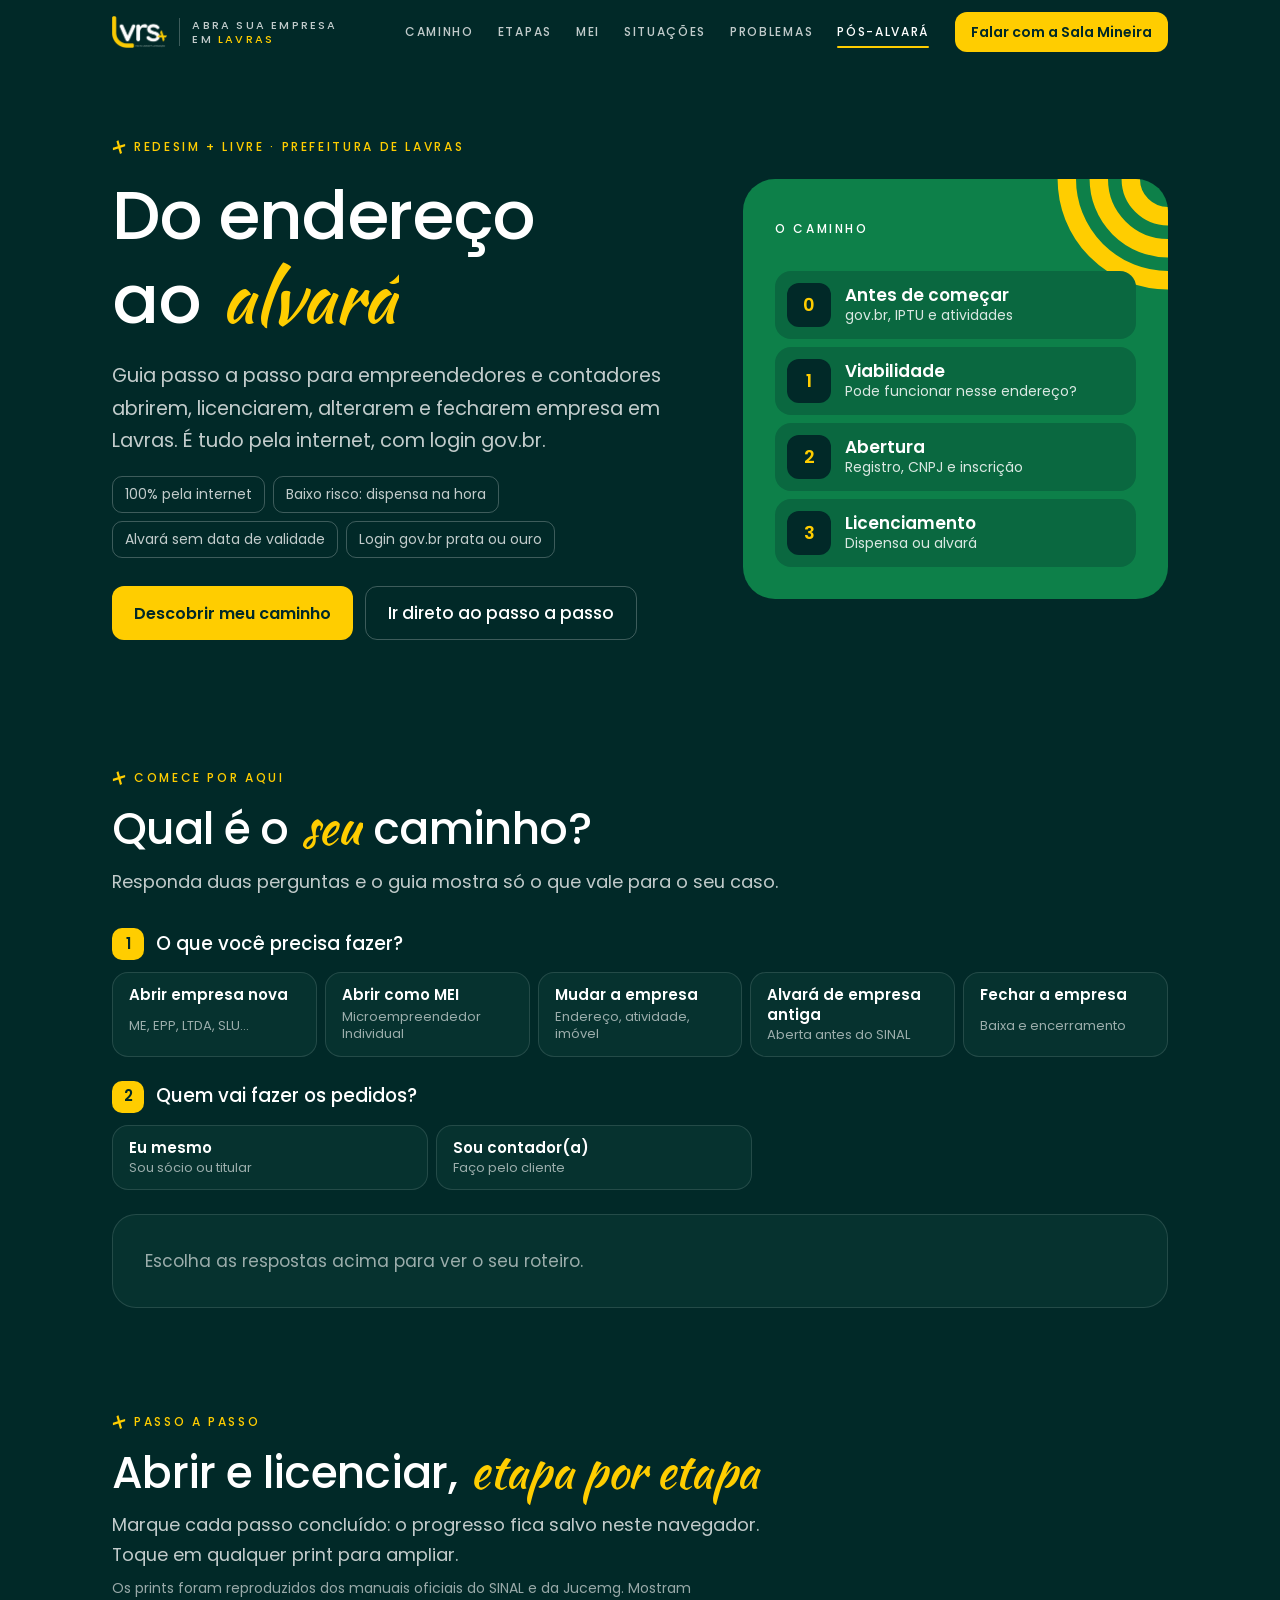
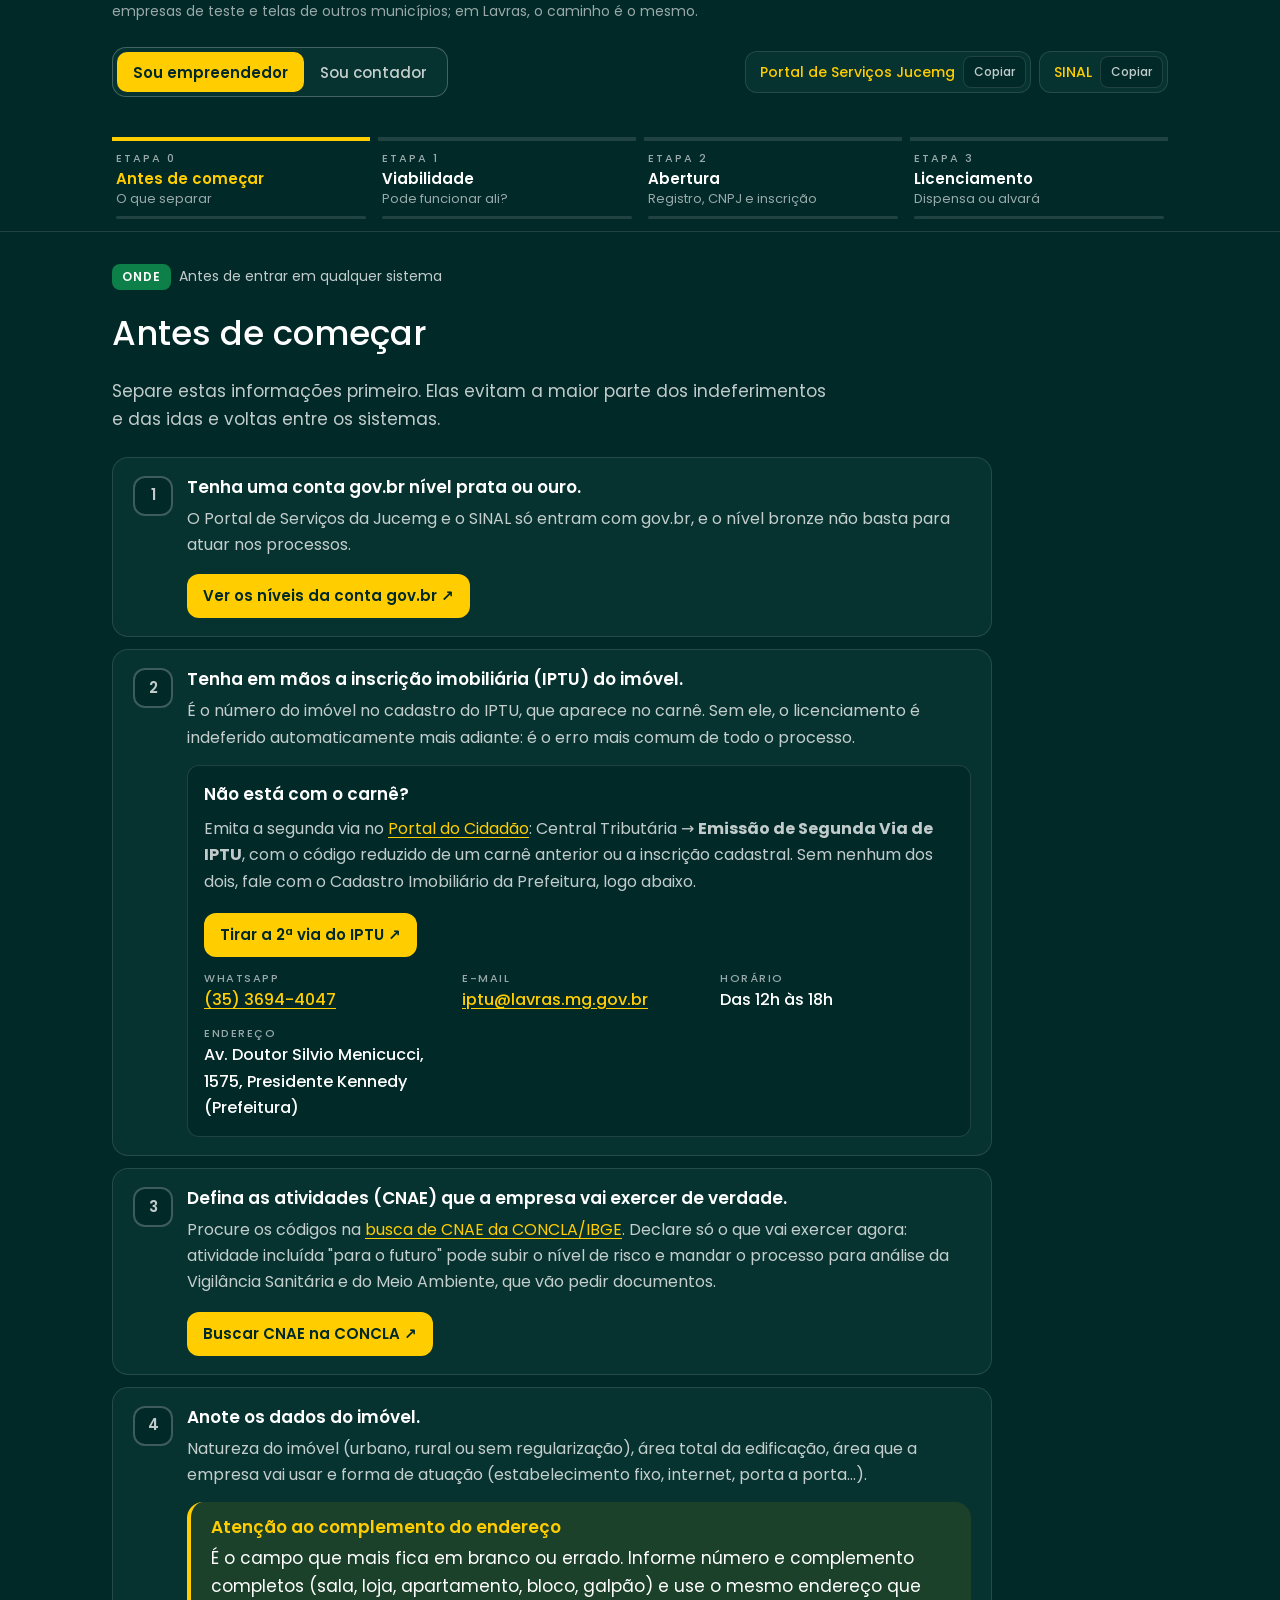
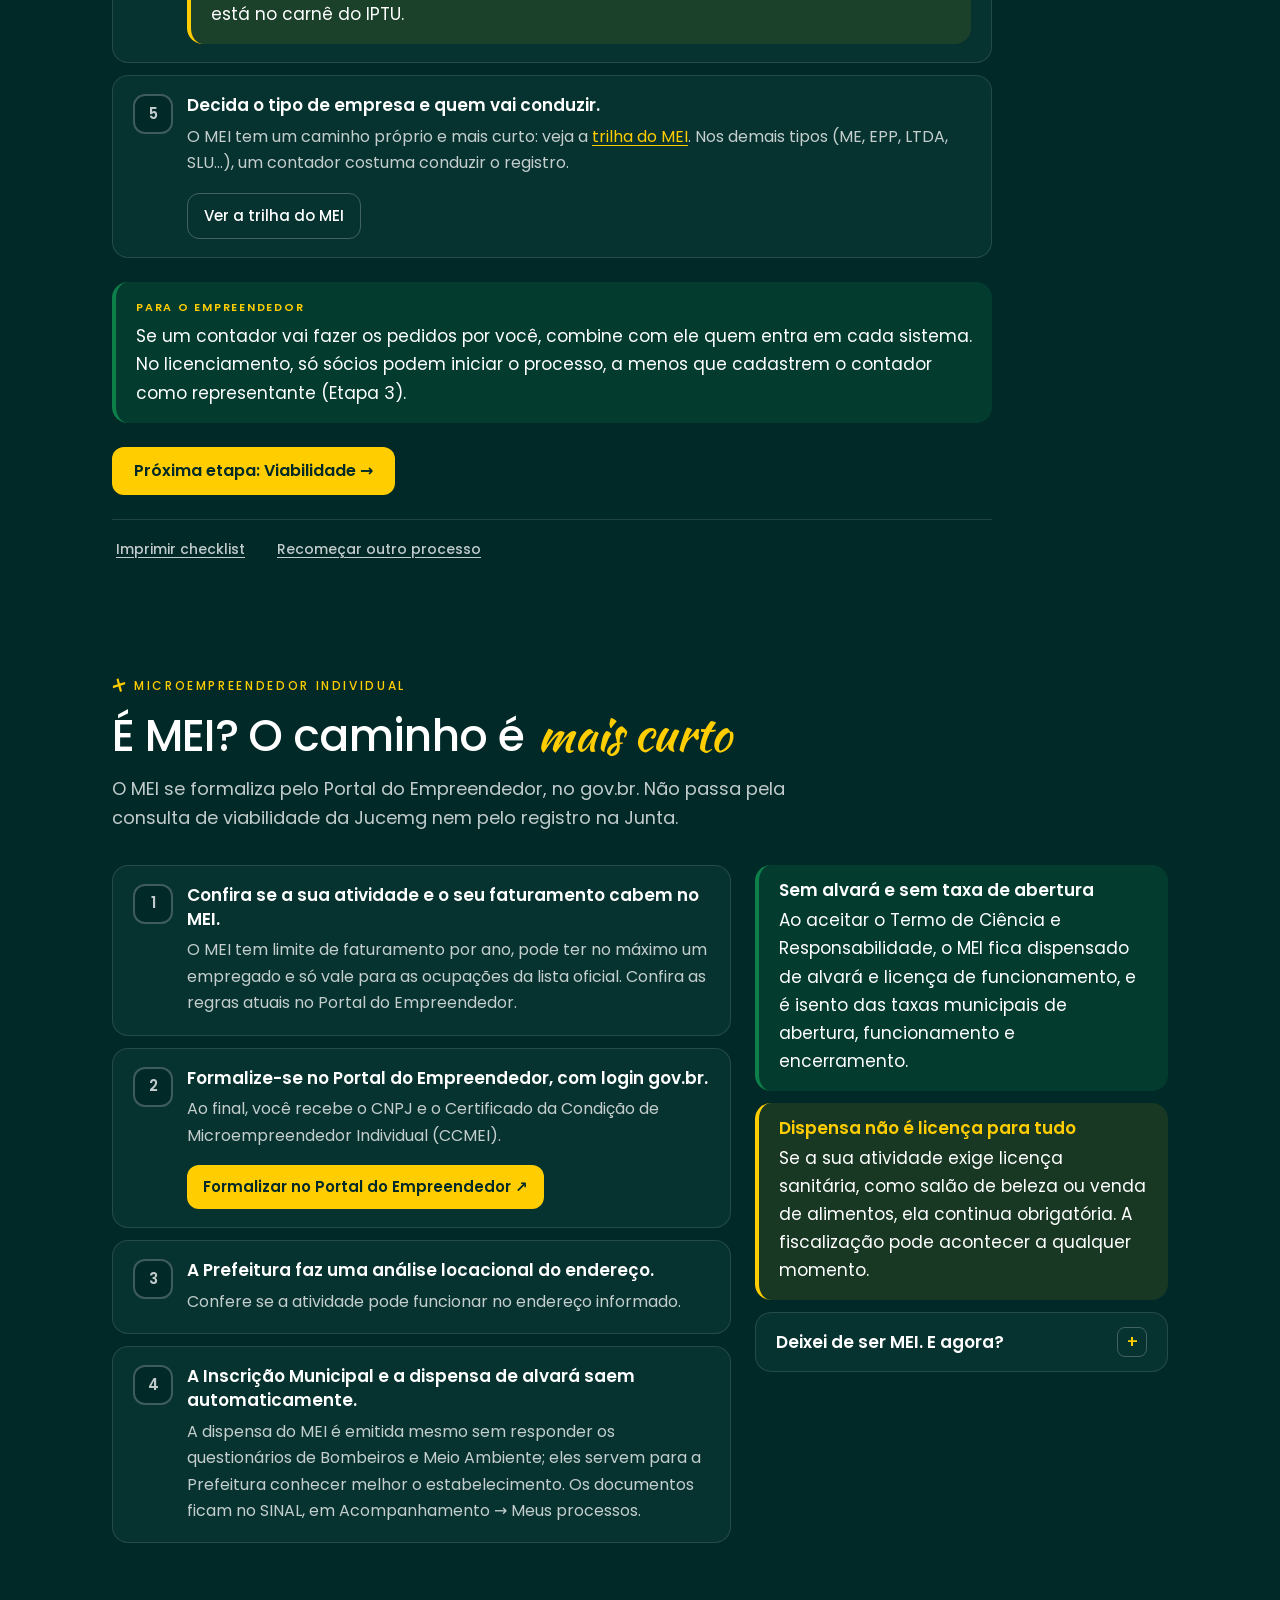
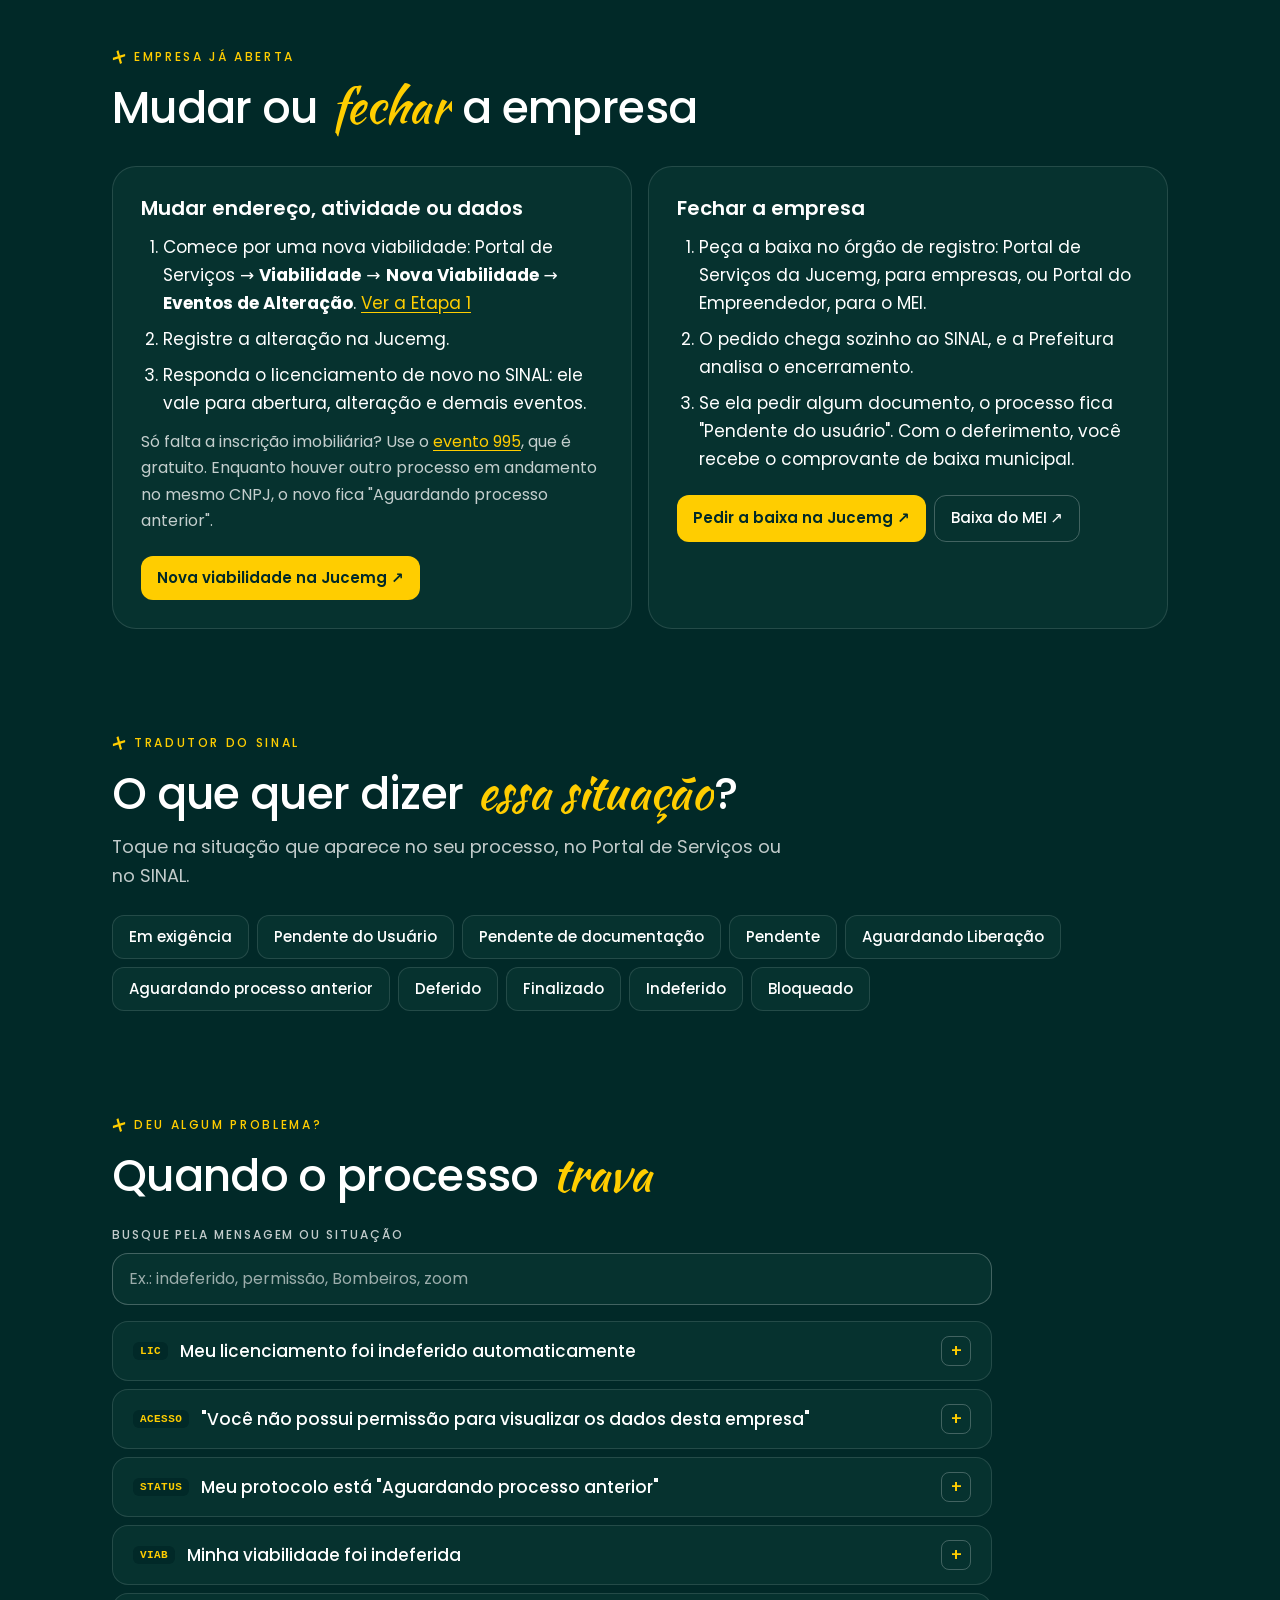
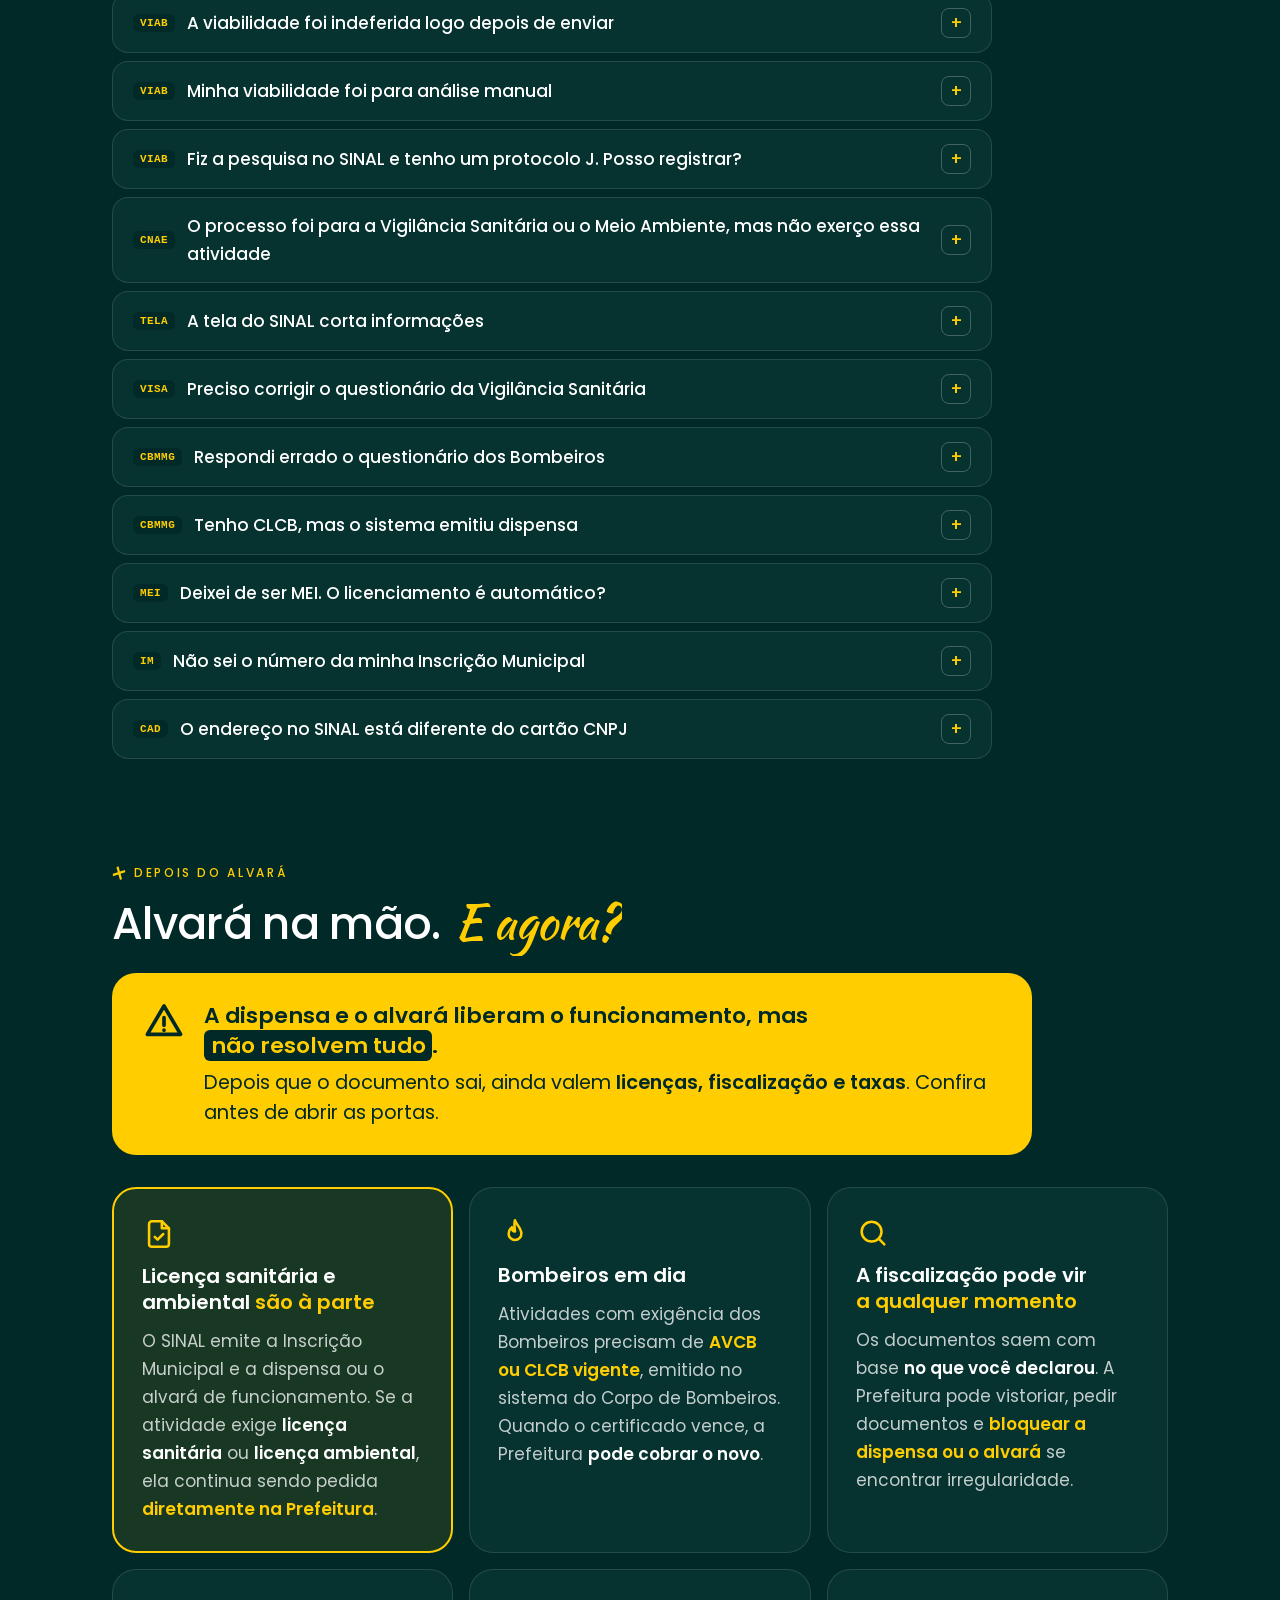
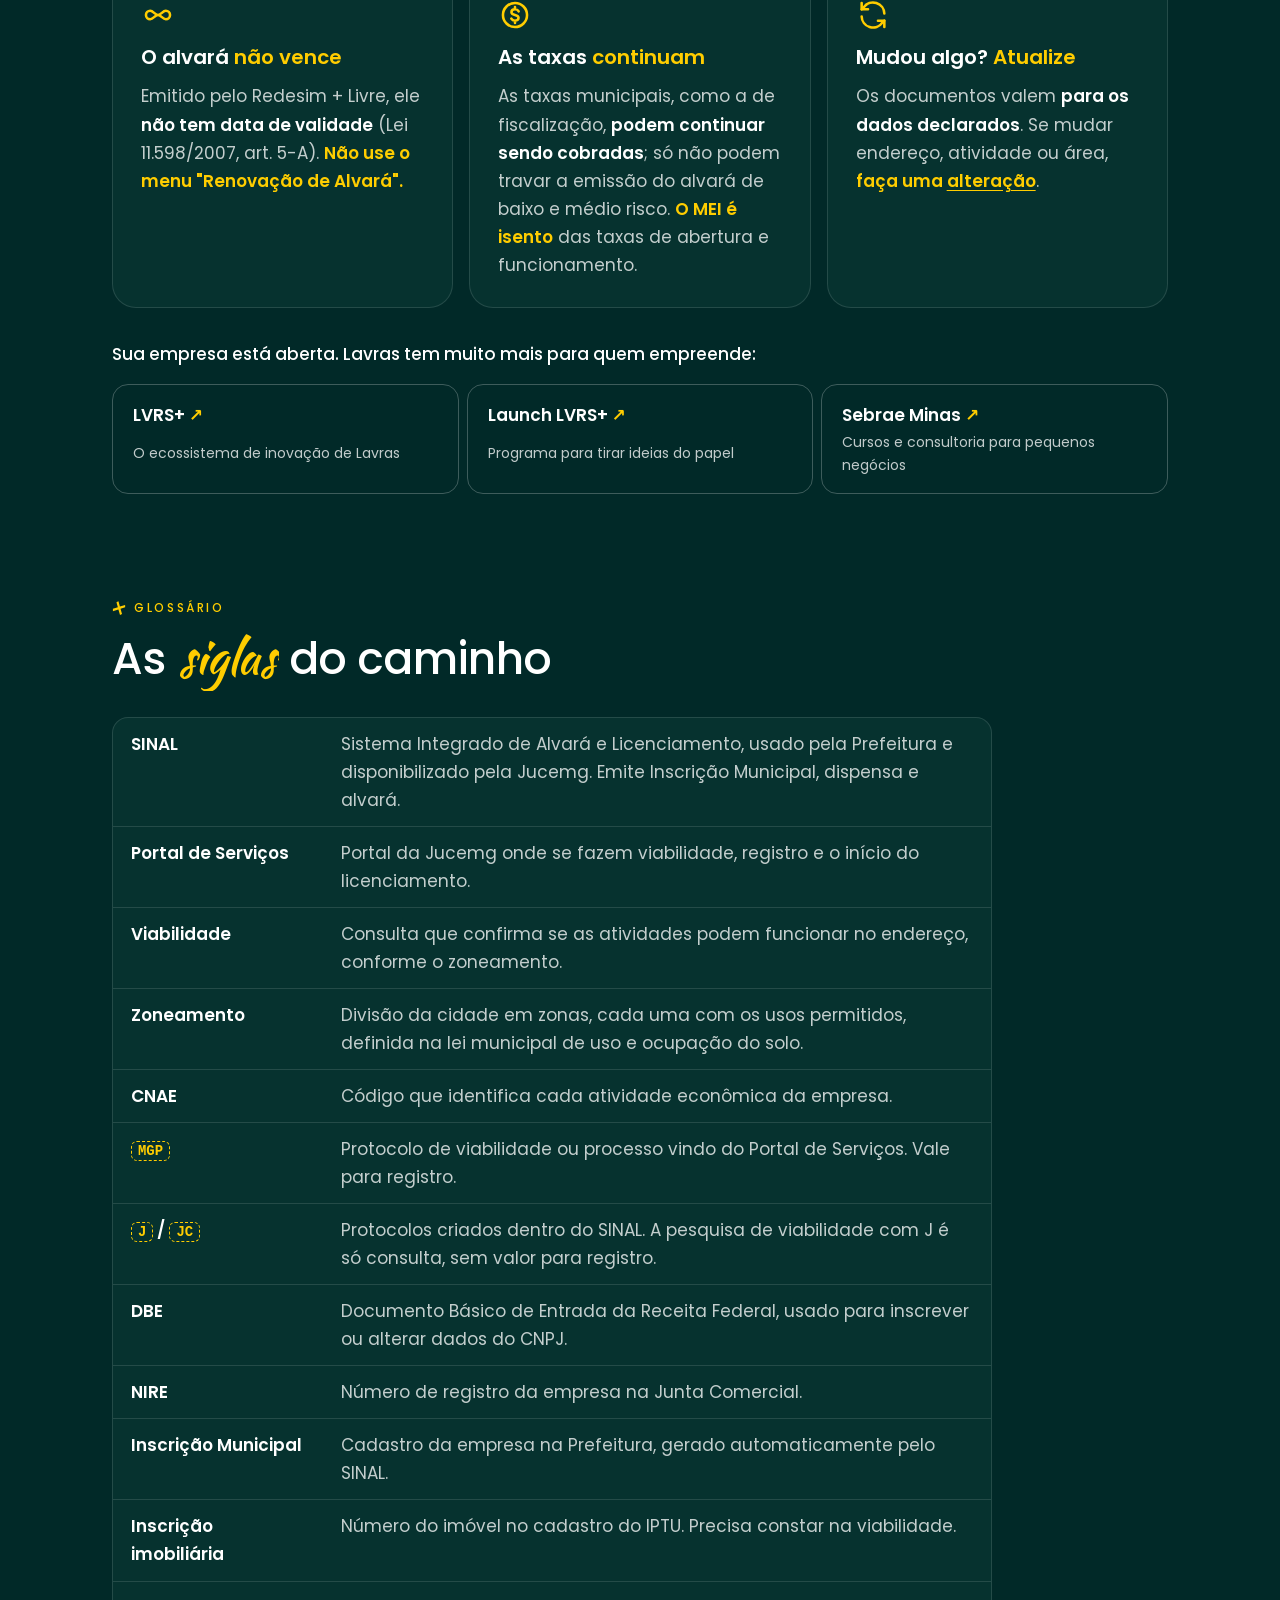
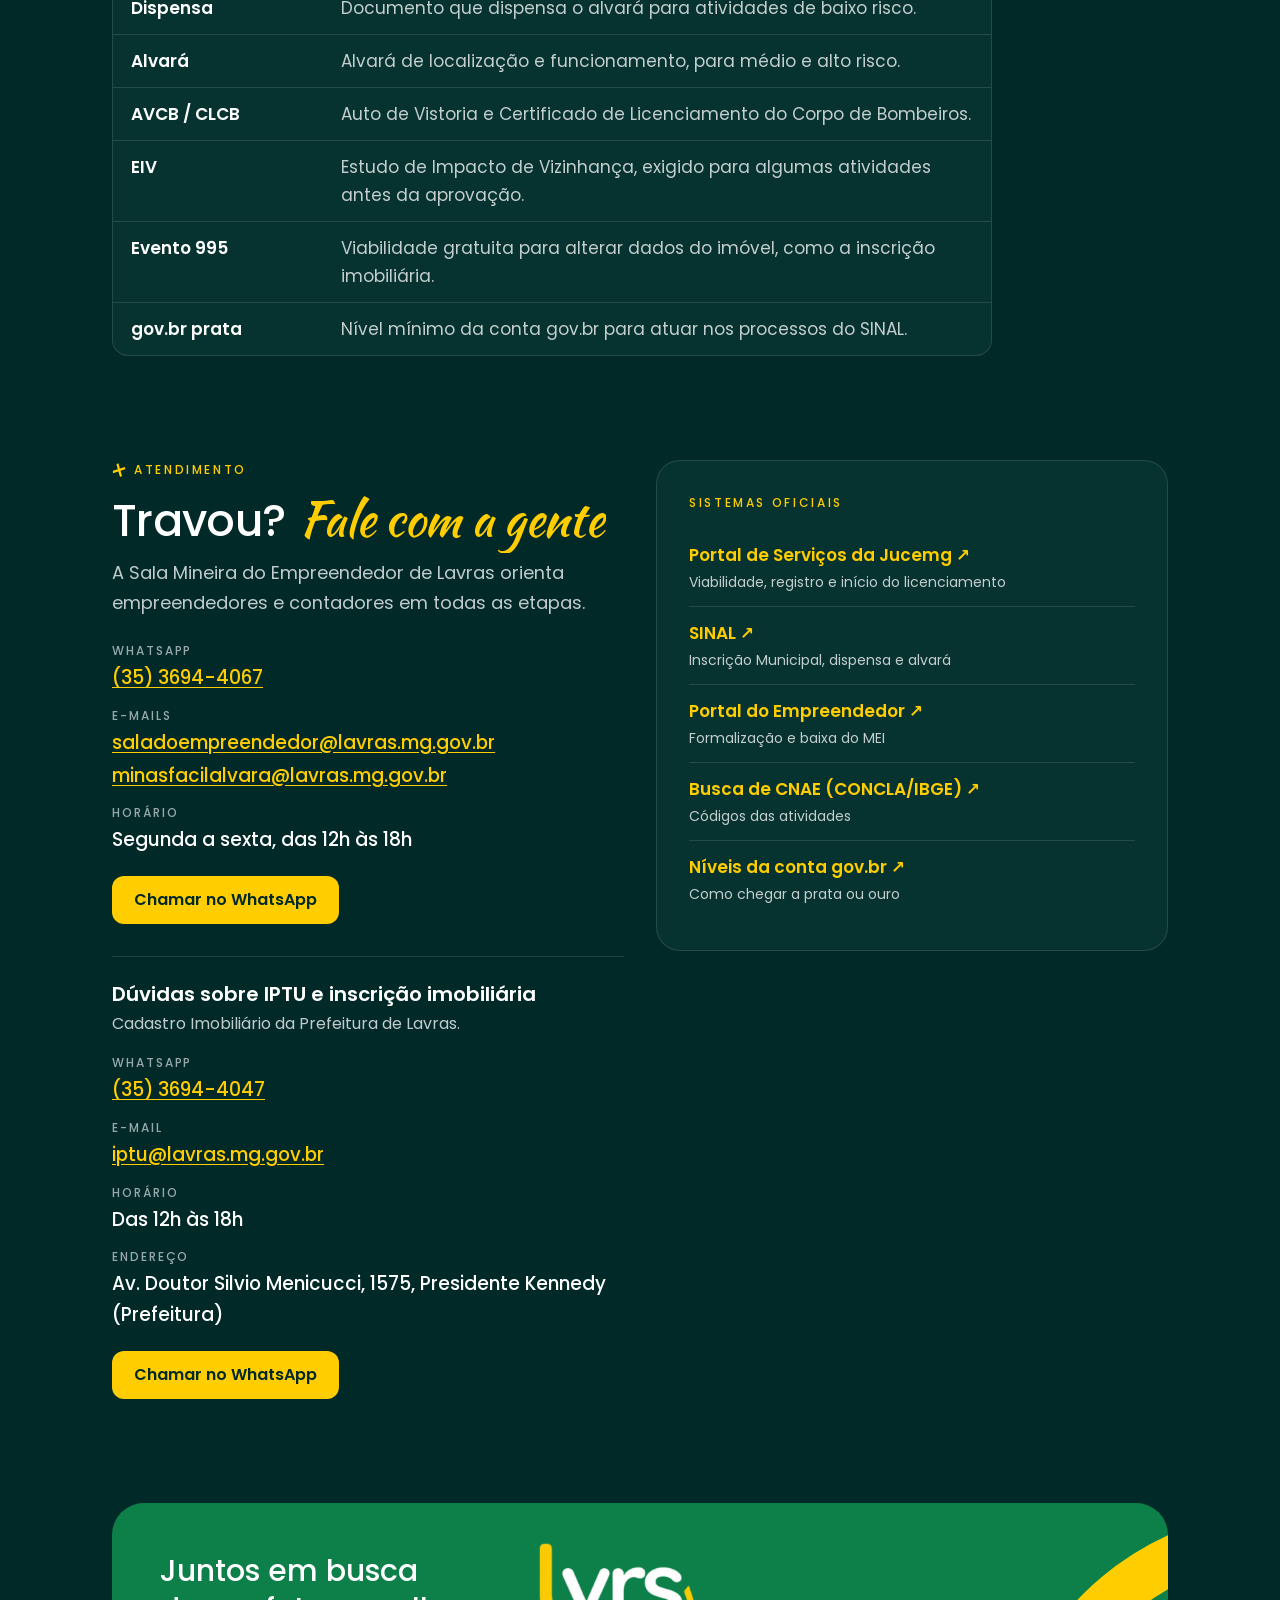
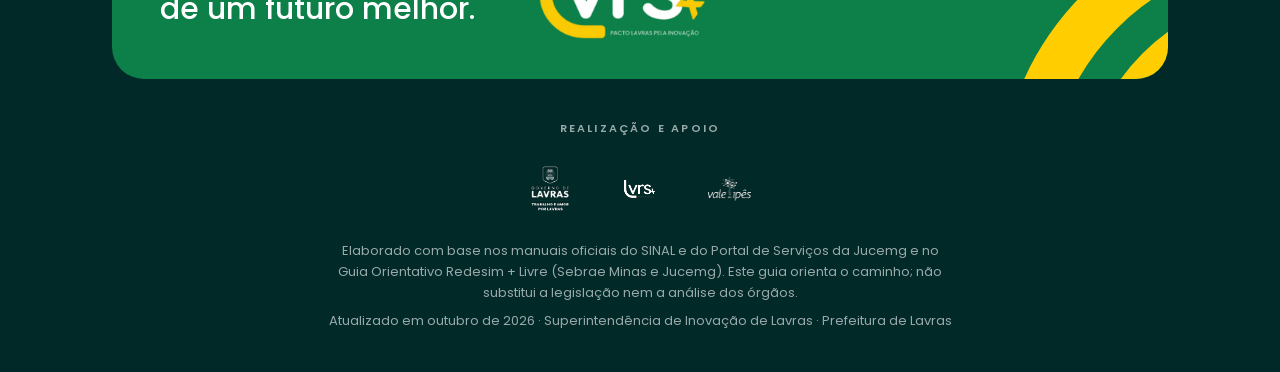
==== commit 69ff01a8: "Botões para o sistema certo em todo o guia e imagem de compartilhamento - Quadro "Onde fazer" no top" ====
--- a/index.html
+++ b/index.html
@@ -13,6 +13,12 @@
 <meta property="og:title" content="Abra sua empresa em Lavras · do endereço ao alvará">
 <meta property="og:description" content="Passo a passo para abrir e licenciar empresa em Lavras pelo Redesim + Livre, com login gov.br.">
 <meta property="og:url" content="https://abrasuaempresa.lvrs.com.br/">
+<meta property="og:image" content="https://abrasuaempresa.lvrs.com.br/og.png">
+<meta property="og:image:type" content="image/png">
+<meta property="og:image:width" content="1200">
+<meta property="og:image:height" content="630">
+<meta property="og:image:alt" content="Do endereço ao alvará: passo a passo para abrir e licenciar empresa em Lavras">
+<meta name="twitter:card" content="summary_large_image">
 <link rel="icon" href="favicon.png" type="image/png">
 <link rel="apple-touch-icon" href="apple-touch-icon.png">
 <link rel="preconnect" href="https://fonts.googleapis.com">
@@ -128,7 +134,7 @@
         <button type="button" data-perfil="contador" aria-pressed="false">Sou contador</button>
       </div>
       <div class="links">
-        <span class="linkchip"><a href="https://portalservicos.jucemg.mg.gov.br/Portal" target="_blank" rel="noopener">Portal de Serviços Jucemg</a><button class="copiar" type="button" data-copiar="https://portalservicos.jucemg.mg.gov.br/Portal">Copiar</button></span>
+        <span class="linkchip"><a href="https://jucemg.mg.gov.br/servicos" target="_blank" rel="noopener">Portal de Serviços Jucemg</a><button class="copiar" type="button" data-copiar="https://jucemg.mg.gov.br/servicos">Copiar</button></span>
         <span class="linkchip"><a href="https://jucemg.mg.sinal.quasar.srv.br/" target="_blank" rel="noopener">SINAL</a><button class="copiar" type="button" data-copiar="https://jucemg.mg.sinal.quasar.srv.br/">Copiar</button></span>
       </div>
     </div>
@@ -156,20 +162,21 @@
     <p class="intro">Separe estas informações primeiro. Elas evitam a maior parte dos indeferimentos e das idas e voltas entre os sistemas.</p>
 
     <ol class="passos" data-grupo="preparo">
-      <li><label><input type="checkbox" id="p1"><span class="sr">Concluído</span></label><div class="corpo"><strong>Tenha uma conta gov.br nível prata ou ouro.</strong><span class="dica">O Portal de Serviços da Jucemg e o SINAL só entram com gov.br, e o nível bronze não basta para atuar nos processos. <a href="https://www.gov.br/governodigital/pt-br/identidade/conta-gov-br/niveis-da-conta-govbr" target="_blank" rel="noopener">Veja como subir o nível da conta</a>.</span></div></li>
+      <li><label><input type="checkbox" id="p1"><span class="sr">Concluído</span></label><div class="corpo"><strong>Tenha uma conta gov.br nível prata ou ouro.</strong><span class="dica">O Portal de Serviços da Jucemg e o SINAL só entram com gov.br, e o nível bronze não basta para atuar nos processos.</span><div class="ir"><a class="btn" href="https://www.gov.br/governodigital/pt-br/identidade/conta-gov-br/niveis-da-conta-govbr" target="_blank" rel="noopener">Ver os níveis da conta gov.br ↗</a></div></div></li>
       <li><label><input type="checkbox" id="p2"><span class="sr">Concluído</span></label><div class="corpo"><strong>Tenha em mãos a inscrição imobiliária (IPTU) do imóvel.</strong><span class="dica">É o número do imóvel no cadastro do IPTU, que aparece no carnê. Sem ele, o licenciamento é indeferido automaticamente mais adiante: é o erro mais comum de todo o processo.</span>
         <div class="ajuda-iptu">
           <p class="ajuda-tit">Não está com o carnê?</p>
-          <p class="dica">Emita a segunda via no <a href="https://sistemas.lavras.mg.gov.br/portalcidadao/" target="_blank" rel="noopener">Portal do Cidadão</a>: Central Tributária → <b>Emissão de Segunda Via de IPTU</b>, com o código reduzido de um carnê anterior ou a inscrição cadastral. Sem nenhum dos dois, fale com o Cadastro Imobiliário da Prefeitura:</p>
+          <p class="dica">Emita a segunda via no <a href="https://sistemas.lavras.mg.gov.br/portalcidadao/" target="_blank" rel="noopener">Portal do Cidadão</a>: Central Tributária → <b>Emissão de Segunda Via de IPTU</b>, com o código reduzido de um carnê anterior ou a inscrição cadastral. Sem nenhum dos dois, fale com o Cadastro Imobiliário da Prefeitura, logo abaixo.</p>
+          <div class="ir"><a class="btn" href="https://sistemas.lavras.mg.gov.br/portalcidadao/" target="_blank" rel="noopener">Tirar a 2ª via do IPTU ↗</a></div>
           <dl class="contato-mini" data-contato="iptu"></dl>
         </div></div></li>
-      <li><label><input type="checkbox" id="p3"><span class="sr">Concluído</span></label><div class="corpo"><strong>Defina as atividades (CNAE) que a empresa vai exercer de verdade.</strong><span class="dica">Procure os códigos na <a href="https://concla.ibge.gov.br/busca-online-cnae.html" target="_blank" rel="noopener">busca de CNAE da CONCLA/IBGE</a>. Declare só o que vai exercer agora: atividade incluída "para o futuro" pode subir o nível de risco e mandar o processo para análise da Vigilância Sanitária e do Meio Ambiente, que vão pedir documentos.</span></div></li>
+      <li><label><input type="checkbox" id="p3"><span class="sr">Concluído</span></label><div class="corpo"><strong>Defina as atividades (CNAE) que a empresa vai exercer de verdade.</strong><span class="dica">Procure os códigos na <a href="https://concla.ibge.gov.br/busca-online-cnae.html" target="_blank" rel="noopener">busca de CNAE da CONCLA/IBGE</a>. Declare só o que vai exercer agora: atividade incluída "para o futuro" pode subir o nível de risco e mandar o processo para análise da Vigilância Sanitária e do Meio Ambiente, que vão pedir documentos.</span><div class="ir"><a class="btn" href="https://concla.ibge.gov.br/busca-online-cnae.html" target="_blank" rel="noopener">Buscar CNAE na CONCLA ↗</a></div></div></li>
       <li><label><input type="checkbox" id="p4"><span class="sr">Concluído</span></label><div class="corpo"><strong>Anote os dados do imóvel.</strong><span class="dica">Natureza do imóvel (urbano, rural ou sem regularização), área total da edificação, área que a empresa vai usar e forma de atuação (estabelecimento fixo, internet, porta a porta…).</span>
         <div class="nota alerta nota-passo">
           <h4>Atenção ao complemento do endereço</h4>
           <p>É o campo que mais fica em branco ou errado. Informe número e complemento completos (sala, loja, apartamento, bloco, galpão) e use o mesmo endereço que está no carnê do IPTU.</p>
         </div></div></li>
-      <li><label><input type="checkbox" id="p5"><span class="sr">Concluído</span></label><div class="corpo"><strong>Decida o tipo de empresa e quem vai conduzir.</strong><span class="dica">O MEI tem um caminho próprio e mais curto: veja a <a href="#mei">trilha do MEI</a>. Nos demais tipos (ME, EPP, LTDA, SLU…), um contador costuma conduzir o registro.</span></div></li>
+      <li><label><input type="checkbox" id="p5"><span class="sr">Concluído</span></label><div class="corpo"><strong>Decida o tipo de empresa e quem vai conduzir.</strong><span class="dica">O MEI tem um caminho próprio e mais curto: veja a <a href="#mei">trilha do MEI</a>. Nos demais tipos (ME, EPP, LTDA, SLU…), um contador costuma conduzir o registro.</span><div class="ir"><a class="btn-sec" href="#mei">Ver a trilha do MEI</a></div></div></li>
     </ol>
 
     <div class="nota info" data-para="contador">
@@ -190,8 +197,17 @@
     <h3 class="painel-tit">Pesquisa de viabilidade</h3>
     <p class="intro">Antes de registrar ou mudar a empresa, a Prefeitura confirma se as atividades podem funcionar no endereço escolhido, conforme as regras de zoneamento do município. A consulta é feita no Portal de Serviços da Jucemg e chega à Prefeitura automaticamente pelo SINAL.</p>
 
+    <div class="destaque-acao">
+      <div>
+        <p class="quem">Onde fazer</p>
+        <h4>A viabilidade é feita no portal da Jucemg</h4>
+        <p>Não é no SINAL nem na Prefeitura. Entre pelo site da Jucemg, em <b>Serviços → Viabilidade</b>, com sua conta gov.br.</p>
+      </div>
+      <a class="btn" href="https://jucemg.mg.gov.br/servicos" target="_blank" rel="noopener">Fazer a viabilidade na Jucemg ↗</a>
+    </div>
+
     <ol class="passos" data-grupo="viabilidade">
-      <li><label><input type="checkbox" id="v1"><span class="sr">Concluído</span></label><div class="corpo"><strong>Entre no Portal de Serviços da Jucemg com sua conta gov.br.</strong><span class="dica">Em serviços, clique em <b>Viabilidade</b> e depois em <b>Nova Viabilidade</b>.</span>
+      <li><label><input type="checkbox" id="v1"><span class="sr">Concluído</span></label><div class="corpo"><strong>Entre no Portal de Serviços da Jucemg com sua conta gov.br.</strong><span class="dica">Comece por <a href="https://jucemg.mg.gov.br/servicos" target="_blank" rel="noopener">jucemg.mg.gov.br/servicos</a>. Em serviços, clique em <b>Viabilidade</b> e depois em <b>Nova Viabilidade</b>.</span>
         <div class="prints"><figure><button type="button" data-zoom><img src="img/v1.webp" alt="Em Serviços Disponíveis, clique em Viabilidade." width="817" height="751" loading="lazy"></button><figcaption>Em Serviços Disponíveis, clique em Viabilidade.</figcaption></figure></div></div></li>
       <li><label><input type="checkbox" id="v2"><span class="sr">Concluído</span></label><div class="corpo"><strong>Escolha o tipo de evento.</strong><span class="dica">Constituição para empresa nova; <b>Eventos de Alteração</b> para mudança de endereço, atividade ou outros dados de empresa existente.</span>
         <div class="prints"><figure><button type="button" data-zoom><img src="img/v2a.webp" alt="Clique em Nova Viabilidade." width="1147" height="574" loading="lazy"></button><figcaption>Clique em Nova Viabilidade.</figcaption></figure><figure><button type="button" data-zoom><img src="img/v2b.webp" alt="Escolha o evento: inscrição (empresa nova) ou alteração." width="1147" height="580" loading="lazy"></button><figcaption>Escolha o evento: inscrição (empresa nova) ou alteração.</figcaption></figure></div></div></li>
@@ -226,6 +242,7 @@
       <summary>Empresa já existente sem inscrição imobiliária: evento 995</summary>
       <div>
         <p>Se a empresa foi registrada sem a inscrição imobiliária, use o evento <b>995 – Alteração de dados do imóvel</b>. Ele é gratuito e atualiza o integrador estadual.</p>
+        <div class="ir"><a class="btn" href="https://jucemg.mg.gov.br/servicos" target="_blank" rel="noopener">Fazer o evento 995 na Jucemg ↗</a></div>
         <div class="prints"><figure><button type="button" data-zoom><img src="img/e995a.webp" alt="Marque 995 – Alteração de dados do imóvel." width="1134" height="881" loading="lazy"></button><figcaption>Marque 995 – Alteração de dados do imóvel.</figcaption></figure><figure><button type="button" data-zoom><img src="img/e995b.webp" alt="Selecione CNPJ, informe o número e pesquise." width="1160" height="479" loading="lazy"></button><figcaption>Selecione CNPJ, informe o número e pesquise.</figcaption></figure></div>
         <ol>
           <li>Portal de Serviços → <b>Viabilidade</b> → <b>Nova Viabilidade</b> → <b>Eventos de Alteração</b>.</li>
@@ -250,9 +267,18 @@
     <h3 class="painel-tit">Abertura: registro e inscrições</h3>
     <p class="intro">Com a viabilidade deferida, a empresa é registrada na Jucemg e inscrita na Receita Federal. Essa etapa acontece nos sistemas desses órgãos; aqui está o caminho geral. Os formulários detalhados estão nos manuais da própria Jucemg e da Receita.</p>
 
+    <div class="destaque-acao">
+      <div>
+        <p class="quem">Onde fazer</p>
+        <h4>A abertura passa pela Receita Federal e pela Jucemg</h4>
+        <p>O DBE é preenchido no gov.br, em <b>Abrir CNPJ</b>. Depois, o registro é protocolado no <b>Portal de Serviços da Jucemg</b>.</p>
+      </div>
+      <div class="ir"><a class="btn" href="https://www.gov.br/empresas-e-negocios/pt-br/redesim/abrir-cnpj" target="_blank" rel="noopener">1. Preencher o DBE na Receita ↗</a><a class="btn-sec" href="https://jucemg.mg.gov.br/servicos" target="_blank" rel="noopener">2. Registrar na Jucemg ↗</a></div>
+    </div>
+
     <ol class="passos" data-grupo="abertura">
-      <li><label><input type="checkbox" id="a1"><span class="sr">Concluído</span></label><div class="corpo"><strong>Preencha o DBE (Documento Básico de Entrada) na Receita Federal.</strong><span class="dica">Use os mesmos dados da viabilidade deferida, incluindo o protocolo MGP.</span></div></li>
-      <li><label><input type="checkbox" id="a2"><span class="sr">Concluído</span></label><div class="corpo"><strong>Protocole o registro na Jucemg pelo Portal de Serviços.</strong><span class="dica">Ato constitutivo, para empresa nova, ou ato de alteração, com a documentação pedida pelo órgão de registro.</span></div></li>
+      <li><label><input type="checkbox" id="a1"><span class="sr">Concluído</span></label><div class="corpo"><strong>Preencha o DBE (Documento Básico de Entrada) na Receita Federal.</strong><span class="dica">Use os mesmos dados da viabilidade deferida, incluindo o protocolo MGP. Empresa que já existe usa <b>Meu CNPJ</b>.</span><div class="ir"><a class="btn" href="https://www.gov.br/empresas-e-negocios/pt-br/redesim/abrir-cnpj" target="_blank" rel="noopener">Abrir CNPJ (empresa nova) ↗</a><a class="btn-sec" href="https://www.gov.br/empresas-e-negocios/pt-br/redesim/meu-cnpj" target="_blank" rel="noopener">Meu CNPJ (alteração) ↗</a></div></div></li>
+      <li><label><input type="checkbox" id="a2"><span class="sr">Concluído</span></label><div class="corpo"><strong>Protocole o registro na Jucemg pelo Portal de Serviços.</strong><span class="dica">Ato constitutivo, para empresa nova, ou ato de alteração, com a documentação pedida pelo órgão de registro.</span><div class="ir"><a class="btn" href="https://jucemg.mg.gov.br/servicos" target="_blank" rel="noopener">Protocolar na Jucemg ↗</a></div></div></li>
       <li><label><input type="checkbox" id="a3"><span class="sr">Concluído</span></label><div class="corpo"><strong>Com o registro deferido, a empresa recebe NIRE e CNPJ.</strong></div></li>
       <li><label><input type="checkbox" id="a4"><span class="sr">Concluído</span></label><div class="corpo"><strong>O SINAL importa o processo e gera a Inscrição Municipal.</strong><span class="dica">Isso acontece automaticamente na etapa "Validação de Cadastro", que libera o Comprovante de Inscrição e Situação Cadastral. O cadastro da empresa no SINAL só é atualizado depois que essa etapa termina.</span>
         <div class="prints"><figure><button type="button" data-zoom><img src="img/a4.webp" alt="No SINAL, a etapa Validação de Cadastro aparece como Deferido." width="1700" height="400" loading="lazy"></button><figcaption>No SINAL, a etapa Validação de Cadastro aparece como Deferido.</figcaption></figure></div></div></li>
@@ -266,6 +292,7 @@
     <div class="nota info" data-para="contador">
       <span class="quem">Para o contador</span>
       <p>Para ver os processos da empresa no SINAL, você precisa constar como contabilista no CNPJ. Se não constar, faça um DBE de alteração de contabilista na Receita Federal, sem custo. Se houver outra alteração sendo registrada na Jucemg, inclua a troca de contabilista no mesmo processo.</p>
+      <div class="ir"><a class="btn-sec" href="https://www.gov.br/empresas-e-negocios/pt-br/redesim/meu-cnpj" target="_blank" rel="noopener">Alterar o contabilista no CNPJ ↗</a></div>
     </div>
     <div class="nota info" data-para="socio">
       <span class="quem">Para o empreendedor</span>
@@ -281,23 +308,34 @@
     <h3 class="painel-tit">Licenciamento</h3>
     <p class="intro">É a etapa que libera a Inscrição Municipal e a dispensa ou o alvará de localização e funcionamento. O caminho depende do nível de risco das atividades.</p>
 
+    <div class="destaque-acao">
+      <div>
+        <p class="quem">Onde fazer</p>
+        <h4>O licenciamento começa na Jucemg e termina no SINAL</h4>
+        <p>Inicie no Portal de Serviços da Jucemg, menu <b>Licenciamento</b>. Depois, responda os questionários no <b>SINAL</b>. Os dois entram com gov.br.</p>
+      </div>
+      <div class="ir"><a class="btn" href="https://jucemg.mg.gov.br/servicos" target="_blank" rel="noopener">1. Iniciar na Jucemg ↗</a><a class="btn-sec" href="https://jucemg.mg.sinal.quasar.srv.br/" target="_blank" rel="noopener">2. Entrar no SINAL ↗</a></div>
+    </div>
+
     <div class="nota alerta" data-para="contador">
       <span class="quem">Para o contador</span>
       <p>Só representantes legais (sócios) podem iniciar o licenciamento. Peça ao sócio que cadastre você em <b>Portal de Serviços → Licenciamento → Cadastro de representantes</b>. Depois disso, você consegue iniciar o processo. Sua conta gov.br precisa ser nível prata ou ouro.</p>
+      <div class="ir"><a class="btn-sec" href="https://jucemg.mg.gov.br/servicos" target="_blank" rel="noopener">Abrir o Portal da Jucemg ↗</a></div>
     </div>
     <div class="nota info" data-para="socio">
       <span class="quem">Para o empreendedor</span>
       <p>Quer que o contador faça por você? Cadastre-o em <b>Portal de Serviços → Licenciamento → Cadastro de representantes</b>. Sua conta gov.br precisa ser nível prata ou ouro.</p>
+      <div class="ir"><a class="btn-sec" href="https://jucemg.mg.gov.br/servicos" target="_blank" rel="noopener">Cadastrar representante na Jucemg ↗</a></div>
     </div>
 
     <ol class="passos" data-grupo="licenciamento">
-      <li><label><input type="checkbox" id="l1"><span class="sr">Concluído</span></label><div class="corpo"><strong>No Portal de Serviços, clique em Licenciamento, informe o CNPJ e clique em Pesquisar.</strong><span class="dica">Depois, clique em <b>Iniciar licenciamento</b>.</span>
+      <li><label><input type="checkbox" id="l1"><span class="sr">Concluído</span></label><div class="corpo"><strong>No Portal de Serviços, clique em Licenciamento, informe o CNPJ e clique em Pesquisar.</strong><span class="dica">Depois, clique em <b>Iniciar licenciamento</b>.</span><div class="ir"><a class="btn" href="https://jucemg.mg.gov.br/servicos" target="_blank" rel="noopener">Abrir o Portal da Jucemg ↗</a></div>
         <div class="prints"><figure><button type="button" data-zoom><img src="img/l1a.webp" alt="No Portal de Serviços, clique em Licenciamento." width="558" height="241" loading="lazy"></button><figcaption>No Portal de Serviços, clique em Licenciamento.</figcaption></figure><figure><button type="button" data-zoom><img src="img/l1b.webp" alt="Informe o CNPJ e clique em Pesquisar." width="1182" height="452" loading="lazy"></button><figcaption>Informe o CNPJ e clique em Pesquisar.</figcaption></figure></div></div></li>
       <li><label><input type="checkbox" id="l2"><span class="sr">Concluído</span></label><div class="corpo"><strong>Responda às perguntas de risco.</strong><span class="dica">Anote as respostas: você vai repeti-las no SINAL.</span>
         <div class="prints"><figure><button type="button" data-zoom><img src="img/l2.webp" alt="Avaliação do grau de risco: responda Sim ou Não." width="1151" height="915" loading="lazy"></button><figcaption>Avaliação do grau de risco: responda Sim ou Não.</figcaption></figure></div></div></li>
       <li id="l3-passo"><label><input type="checkbox" id="l3"><span class="sr">Concluído</span></label><div class="corpo"><strong>Em "Órgãos Estaduais", a Prefeitura aparece como "Em exigência". Clique em Visualizar.</strong><span class="dica">No campo Observação, clique no link que leva ao SINAL.</span>
         <div class="prints"><figure><button type="button" data-zoom><img src="img/l3a.webp" alt="A Prefeitura aparece Em exigência. Clique em Visualizar." width="1131" height="396" loading="lazy"></button><figcaption>A Prefeitura aparece Em exigência. Clique em Visualizar.</figcaption></figure><figure><button type="button" data-zoom><img src="img/l3b.webp" alt="No campo Observação, siga o link para o SINAL." width="1166" height="758" loading="lazy"></button><figcaption>No campo Observação, siga o link para o SINAL.</figcaption></figure></div></div></li>
-      <li><label><input type="checkbox" id="l4"><span class="sr">Concluído</span></label><div class="corpo"><strong>Entre no SINAL com gov.br e vá em Acompanhamento → Meus processos.</strong><span class="dica">Digite o CNPJ ou clique em Pesquisar para ver todos os processos ligados ao seu CPF. Se a tela cortar informações, reduza o zoom do navegador para 80%.</span>
+      <li><label><input type="checkbox" id="l4"><span class="sr">Concluído</span></label><div class="corpo"><strong>Entre no SINAL com gov.br e vá em Acompanhamento → Meus processos.</strong><span class="dica">Digite o CNPJ ou clique em Pesquisar para ver todos os processos ligados ao seu CPF. Se a tela cortar informações, reduza o zoom do navegador para 80%.</span><div class="ir"><a class="btn" href="https://jucemg.mg.sinal.quasar.srv.br/" target="_blank" rel="noopener">Entrar no SINAL ↗</a></div>
         <div class="prints"><figure><button type="button" data-zoom><img src="img/l4a.webp" alt="No SINAL, clique em Meus processos." width="1348" height="718" loading="lazy"></button><figcaption>No SINAL, clique em Meus processos.</figcaption></figure><figure><button type="button" data-zoom><img src="img/l4b.webp" alt="Informe o CNPJ nos filtros e pesquise." width="1500" height="644" loading="lazy"></button><figcaption>Informe o CNPJ nos filtros e pesquise.</figcaption></figure></div></div></li>
       <li><label><input type="checkbox" id="l5"><span class="sr">Concluído</span></label><div class="corpo"><strong>Clique na seta à esquerda do protocolo e depois em "Pendente do usuário".</strong><span class="dica">As ações ficam na coluna Situação. Responda o questionário com as mesmas respostas dadas no Portal, clique em Salvar e em OK. <a href="#situacoes">O que significa cada situação?</a></span>
         <div class="prints"><figure><button type="button" data-zoom><img src="img/l5a.webp" alt="Abra as etapas pela seta e clique em Pendente do Usuário." width="1500" height="689" loading="lazy"></button><figcaption>Abra as etapas pela seta e clique em Pendente do Usuário.</figcaption></figure><figure><button type="button" data-zoom><img src="img/l5b.webp" alt="Responda o questionário e salve." width="1500" height="670" loading="lazy"></button><figcaption>Responda o questionário e salve.</figcaption></figure></div></div></li>
@@ -325,6 +363,7 @@
           <div class="prints"><figure><button type="button" data-zoom><img src="img/r1a.webp" alt="Clique no ícone de PDF, na coluna Documentos." width="1500" height="569" loading="lazy"></button><figcaption>Clique no ícone de PDF, na coluna Documentos.</figcaption></figure><figure><button type="button" data-zoom><img src="img/r1b.webp" alt="Documentos liberados no risco I." width="1500" height="427" loading="lazy"></button><figcaption>Documentos liberados no risco I.</figcaption></figure></div></li>
       </ul>
       <div class="docs"><span>Inscrição Municipal</span><span>Dispensa de alvará</span><span>Dispensa dos Bombeiros</span></div>
+      <div class="ir"><a class="btn-sec" href="https://jucemg.mg.sinal.quasar.srv.br/" target="_blank" rel="noopener">Abrir meus processos no SINAL ↗</a></div>
     </div>
 
     <div class="risco-saida" id="saida2" hidden>
@@ -336,6 +375,7 @@
         <li><b>Bombeiros:</b><span class="dica">o sistema procura um CLCB no endereço informado. Se encontrar, ele aparece no processo; se não, é emitida uma licença provisória.</span></li>
       </ul>
       <div class="docs"><span>Inscrição Municipal</span><span>Alvará de localização e funcionamento</span><span>CLCB ou licença provisória</span></div>
+      <div class="ir"><a class="btn-sec" href="https://jucemg.mg.sinal.quasar.srv.br/" target="_blank" rel="noopener">Abrir meus processos no SINAL ↗</a></div>
       <p class="dica">Exceção: um processo iniciado dentro do SINAL (protocolo <span class="proto">JC</span>) que passa a risco II segue para análise do Controle de Posturas antes do alvará.</p>
     </div>
 
@@ -354,6 +394,7 @@
           <div class="prints"><figure><button type="button" data-zoom><img src="img/r3g.webp" alt="Documentos finais: comprovante de inscrição e alvará definitivo." width="1500" height="297" loading="lazy"></button><figcaption>Documentos finais: comprovante de inscrição e alvará definitivo.</figcaption></figure></div></li>
       </ul>
       <div class="docs"><span>Inscrição Municipal</span><span>Alvará de localização e funcionamento</span></div>
+      <div class="ir"><a class="btn-sec" href="https://jucemg.mg.sinal.quasar.srv.br/" target="_blank" rel="noopener">Abrir meus processos no SINAL ↗</a></div>
       <p class="dica">A análise da Vigilância Sanitária e do Meio Ambiente aqui serve para liberar o alvará. A licença sanitária e a licença ambiental, quando a atividade exige, são pedidas à parte: veja <a href="#depois">Depois do alvará</a>.</p>
     </div>
 
@@ -367,6 +408,7 @@
           <li>Copie o protocolo gerado e clique em OK.</li>
           <li>Em Acompanhamento → Meus processos, pesquise o protocolo e siga o caminho do seu risco.</li>
         </ol>
+        <div class="ir"><a class="btn" href="https://jucemg.mg.sinal.quasar.srv.br/" target="_blank" rel="noopener">Entrar no SINAL ↗</a></div>
         <p class="dica">Não use o menu "Renovação de Alvará". Se o pedido for indeferido automaticamente, falta a inscrição imobiliária: faça o <a href="#x995">evento 995</a> (Etapa 1).</p>
       </div>
     </details>
@@ -380,6 +422,7 @@
           <li>Na etapa dos Bombeiros, clique em <b>Finalizado</b> (em azul).</li>
           <li>Clique em <b>Responder Novamente</b>, depois em Salvar e OK.</li>
         </ol>
+        <div class="ir"><a class="btn" href="https://jucemg.mg.sinal.quasar.srv.br/" target="_blank" rel="noopener">Entrar no SINAL ↗</a></div>
         <p class="dica">Se o risco mudar, o SINAL abre uma nova análise para os Bombeiros. As alterações ficam registradas no Histórico do processo.</p>
       </div>
     </details>
@@ -389,7 +432,7 @@
       <div>
         <p>No Portal de Serviços da Jucemg, menu Licenciamento, aparecem a Inscrição Municipal, a dispensa ou alvará, a licença dos Bombeiros (riscos I e II) e a licença sanitária, quando o município adere ao licenciamento sanitário. Clique em <b>Visualizar</b> em cada uma.</p>
         <div class="prints"><figure><button type="button" data-zoom><img src="img/lic.webp" alt="Licença consultada no Portal de Serviços." width="1026" height="719" loading="lazy"></button><figcaption>Licença consultada no Portal de Serviços.</figcaption></figure></div>
-        <p><a href="https://portalservicos.jucemg.mg.gov.br/licenciamento-web/pages/licenciamento/consultarLicenciamentoEmpresa.jsf" target="_blank" rel="noopener">Consultar licenciamento da empresa</a></p>
+        <div class="ir"><a class="btn" href="https://portalservicos.jucemg.mg.gov.br/licenciamento-web/pages/licenciamento/consultarLicenciamentoEmpresa.jsf" target="_blank" rel="noopener">Consultar o licenciamento da empresa ↗</a></div>
       </div>
     </details>
 
@@ -412,7 +455,7 @@
   <div class="duas">
     <ol class="passos" data-grupo="mei">
       <li><label><input type="checkbox" id="m1"><span class="sr">Concluído</span></label><div class="corpo"><strong>Confira se a sua atividade e o seu faturamento cabem no MEI.</strong><span class="dica">O MEI tem limite de faturamento por ano, pode ter no máximo um empregado e só vale para as ocupações da lista oficial. Confira as regras atuais no Portal do Empreendedor.</span></div></li>
-      <li><label><input type="checkbox" id="m2"><span class="sr">Concluído</span></label><div class="corpo"><strong>Formalize-se no Portal do Empreendedor, com login gov.br.</strong><span class="dica">Ao final, você recebe o CNPJ e o Certificado da Condição de Microempreendedor Individual (CCMEI). <a href="https://www.gov.br/empresas-e-negocios/pt-br/empreendedor" target="_blank" rel="noopener">Abrir o Portal do Empreendedor</a></span></div></li>
+      <li><label><input type="checkbox" id="m2"><span class="sr">Concluído</span></label><div class="corpo"><strong>Formalize-se no Portal do Empreendedor, com login gov.br.</strong><span class="dica">Ao final, você recebe o CNPJ e o Certificado da Condição de Microempreendedor Individual (CCMEI).</span><div class="ir"><a class="btn" href="https://www.gov.br/empresas-e-negocios/pt-br/empreendedor" target="_blank" rel="noopener">Formalizar no Portal do Empreendedor ↗</a></div></div></li>
       <li><label><input type="checkbox" id="m3"><span class="sr">Concluído</span></label><div class="corpo"><strong>A Prefeitura faz uma análise locacional do endereço.</strong><span class="dica">Confere se a atividade pode funcionar no endereço informado.</span></div></li>
       <li><label><input type="checkbox" id="m4"><span class="sr">Concluído</span></label><div class="corpo"><strong>A Inscrição Municipal e a dispensa de alvará saem automaticamente.</strong><span class="dica">A dispensa do MEI é emitida mesmo sem responder os questionários de Bombeiros e Meio Ambiente; eles servem para a Prefeitura conhecer melhor o estabelecimento. Os documentos ficam no SINAL, em Acompanhamento → Meus processos.</span></div></li>
     </ol>
@@ -428,7 +471,7 @@
       </div>
       <details class="extra" id="deixei-mei">
         <summary>Deixei de ser MEI. E agora?</summary>
-        <div><p>O licenciamento não é automático. Peça em <b>SINAL → Empresas → Licenciamento</b> e siga o caminho do seu risco na <a href="#licenciamento">Etapa 3</a>.</p></div>
+        <div><p>O licenciamento não é automático. Peça em <b>SINAL → Empresas → Licenciamento</b> e siga o caminho do seu risco na <a href="#licenciamento">Etapa 3</a>.</p><div class="ir"><a class="btn" href="https://jucemg.mg.sinal.quasar.srv.br/" target="_blank" rel="noopener">Pedir o licenciamento no SINAL ↗</a></div></div>
       </details>
     </div>
   </div>
@@ -448,6 +491,7 @@
         <li>Responda o licenciamento de novo no SINAL: ele vale para abertura, alteração e demais eventos.</li>
       </ol>
       <p class="dica">Só falta a inscrição imobiliária? Use o <a href="#x995">evento 995</a>, que é gratuito. Enquanto houver outro processo em andamento no mesmo CNPJ, o novo fica "Aguardando processo anterior".</p>
+      <div class="ir"><a class="btn" href="https://jucemg.mg.gov.br/servicos" target="_blank" rel="noopener">Nova viabilidade na Jucemg ↗</a></div>
     </article>
     <article class="cartao" id="fechar">
       <h3>Fechar a empresa</h3>
@@ -456,6 +500,7 @@
         <li>O pedido chega sozinho ao SINAL, e a Prefeitura analisa o encerramento.</li>
         <li>Se ela pedir algum documento, o processo fica "Pendente do usuário". Com o deferimento, você recebe o comprovante de baixa municipal.</li>
       </ol>
+      <div class="ir"><a class="btn" href="https://jucemg.mg.gov.br/servicos" target="_blank" rel="noopener">Pedir a baixa na Jucemg ↗</a><a class="btn-sec" href="https://www.gov.br/empresas-e-negocios/pt-br/empreendedor" target="_blank" rel="noopener">Baixa do MEI ↗</a></div>
     </article>
   </div>
 </section>
@@ -478,6 +523,7 @@
   <div class="faq" id="faq">
     <details id="p-lic"><summary><span class="k">LIC</span>Meu licenciamento foi indeferido automaticamente</summary><div>
       <p>Quase sempre falta a inscrição imobiliária na viabilidade. Faça uma viabilidade com o evento <b>995 – Alteração de dados do imóvel</b> (gratuito), informe o IPTU e, depois do deferimento, peça o licenciamento de novo. O passo a passo está na <a href="#x995">Etapa 1</a>.</p>
+      <div class="ir"><a class="btn" href="https://jucemg.mg.gov.br/servicos" target="_blank" rel="noopener">Fazer o evento 995 na Jucemg ↗</a></div>
       <p>Não sabe o número? Veja <a href="#contato-iptu">como consultar com o Cadastro Imobiliário</a>.</p></div></details>
     <details id="p-acesso"><summary><span class="k">ACESSO</span>"Você não possui permissão para visualizar os dados desta empresa"</summary><div>
       <ul>
@@ -485,7 +531,8 @@
         <li>Sua conta gov.br precisa ser nível prata ou ouro.</li>
         <li>Se você é sócio e mesmo assim não aparece, peça à Prefeitura a verificação do seu usuário no SINAL.</li>
         <li>Se você é contador e não consta no CNPJ, faça um DBE de alteração de contabilista na Receita Federal (sem custo).</li>
-      </ul></div></details>
+      </ul>
+      <div class="ir"><a class="btn-sec" href="https://www.gov.br/empresas-e-negocios/pt-br/redesim/meu-cnpj" target="_blank" rel="noopener">Alterar o contabilista no CNPJ ↗</a></div></div></details>
     <details id="p-status"><summary><span class="k">STATUS</span>Meu protocolo está "Aguardando processo anterior"</summary><div>
       <p>Existe outro processo em andamento para o mesmo CNPJ. Ele precisa ser concluído ou cancelado antes. Consulte todos os processos do CNPJ em Acompanhamento. Para cancelar uma viabilidade ou DBE pendente, use o sistema onde ele foi feito.</p></div></details>
     <details id="p-viab"><summary><span class="k">VIAB</span>Minha viabilidade foi indeferida</summary><div>
@@ -495,21 +542,25 @@
     <details id="p-manual"><summary><span class="k">VIAB</span>Minha viabilidade foi para análise manual</summary><div>
       <p>Acontece com imóvel em área rural, lote entre duas zonas e atividades que dependem de Estudo de Impacto de Vizinhança (EIV). Um servidor da Prefeitura analisa com base no zoneamento; aguarde o resultado no processo. <a href="#manual">Saiba mais</a></p></div></details>
     <details id="p-j"><summary><span class="k">VIAB</span>Fiz a pesquisa no SINAL e tenho um protocolo J. Posso registrar?</summary><div>
-      <p>Não. O protocolo J é só consulta interna. Para registro, faça a viabilidade no Portal de Serviços da Jucemg e use o protocolo MGP.</p></div></details>
+      <p>Não. O protocolo J é só consulta interna. Para registro, faça a viabilidade no Portal de Serviços da Jucemg e use o protocolo MGP.</p>
+      <div class="ir"><a class="btn" href="https://jucemg.mg.gov.br/servicos" target="_blank" rel="noopener">Fazer a viabilidade na Jucemg ↗</a></div></div></details>
     <details id="p-cnae"><summary><span class="k">CNAE</span>O processo foi para a Vigilância Sanitária ou o Meio Ambiente, mas não exerço essa atividade</summary><div>
       <p>Confira os CNAEs declarados e a marcação "exercida no local". Se a atividade de fato não acontece no endereço, explique ao órgão no próprio processo: ele pode dispensar a análise. Para não repetir o problema, deixe no CNPJ só as atividades que a empresa exerce.</p></div></details>
     <details id="p-tela"><summary><span class="k">TELA</span>A tela do SINAL corta informações</summary><div>
       <p>Reduza o zoom do navegador para 80%. Assim todas as colunas e botões aparecem.</p></div></details>
     <details id="p-visa"><summary><span class="k">VISA</span>Preciso corrigir o questionário da Vigilância Sanitária</summary><div>
-      <p>Esse questionário não pode ser respondido de novo. Peça à Prefeitura o encerramento do processo atual e, depois, solicite um novo licenciamento em <b>SINAL → Empresas → Licenciamento</b>.</p></div></details>
+      <p>Esse questionário não pode ser respondido de novo. Peça à Prefeitura o encerramento do processo atual e, depois, solicite um novo licenciamento em <b>SINAL → Empresas → Licenciamento</b>.</p>
+      <div class="ir"><a class="btn-sec" href="https://jucemg.mg.sinal.quasar.srv.br/" target="_blank" rel="noopener">Entrar no SINAL ↗</a></div></div></details>
     <details id="p-cbmmg"><summary><span class="k">CBMMG</span>Respondi errado o questionário dos Bombeiros</summary><div>
       <p>Esse pode ser refeito: clique em "Finalizado" na etapa dos Bombeiros e depois em "Responder Novamente". Se o risco mudar, o SINAL abre uma nova análise. <a href="#xcb">Ver o passo a passo</a></p></div></details>
     <details id="p-clcb"><summary><span class="k">CBMMG</span>Tenho CLCB, mas o sistema emitiu dispensa</summary><div>
       <p>Para quem se declara risco I, o sistema não procura documentos dos Bombeiros: a dispensa vale pela autodeclaração. Confira se as respostas correspondem à realidade; se não, responda o questionário de novo.</p></div></details>
     <details id="p-mei"><summary><span class="k">MEI</span>Deixei de ser MEI. O licenciamento é automático?</summary><div>
-      <p>Não. Solicite o licenciamento em <b>SINAL → Empresas → Licenciamento</b>.</p></div></details>
+      <p>Não. Solicite o licenciamento em <b>SINAL → Empresas → Licenciamento</b>.</p>
+      <div class="ir"><a class="btn" href="https://jucemg.mg.sinal.quasar.srv.br/" target="_blank" rel="noopener">Pedir o licenciamento no SINAL ↗</a></div></div></details>
     <details id="p-im"><summary><span class="k">IM</span>Não sei o número da minha Inscrição Municipal</summary><div>
-      <p>No SINAL, use <b>Consultar Inscrição Municipal</b> e confira todos os caracteres antes de usar o número.</p></div></details>
+      <p>No SINAL, use <b>Consultar Inscrição Municipal</b> e confira todos os caracteres antes de usar o número.</p>
+      <div class="ir"><a class="btn" href="https://jucemg.mg.sinal.quasar.srv.br/" target="_blank" rel="noopener">Entrar no SINAL ↗</a></div></div></details>
     <details id="p-cad"><summary><span class="k">CAD</span>O endereço no SINAL está diferente do cartão CNPJ</summary><div>
       <p>O cadastro no SINAL só é atualizado quando a etapa "Validação de Cadastro" do processo termina. Acompanhe o processo até essa etapa ser concluída.</p></div></details>
     <p class="vazio" id="vazio" hidden>Nenhuma situação encontrada. <a href="#contato">Fale com a Sala Mineira do Empreendedor</a>.</p>
@@ -610,7 +661,7 @@
     <div class="sistemas">
       <p class="sistemas-tit">Sistemas oficiais</p>
       <ul>
-        <li><a href="https://portalservicos.jucemg.mg.gov.br/Portal" target="_blank" rel="noopener">Portal de Serviços da Jucemg</a><small>Viabilidade, registro e início do licenciamento</small></li>
+        <li><a href="https://jucemg.mg.gov.br/servicos" target="_blank" rel="noopener">Portal de Serviços da Jucemg</a><small>Viabilidade, registro e início do licenciamento</small></li>
         <li><a href="https://jucemg.mg.sinal.quasar.srv.br/" target="_blank" rel="noopener">SINAL</a><small>Inscrição Municipal, dispensa e alvará</small></li>
         <li><a href="https://www.gov.br/empresas-e-negocios/pt-br/empreendedor" target="_blank" rel="noopener">Portal do Empreendedor</a><small>Formalização e baixa do MEI</small></li>
         <li><a href="https://concla.ibge.gov.br/busca-online-cnae.html" target="_blank" rel="noopener">Busca de CNAE (CONCLA/IBGE)</a><small>Códigos das atividades</small></li>
--- a/style.css
+++ b/style.css
@@ -375,6 +375,21 @@
 .nota.alerta h4 { color: var(--amarelo); }
 .quem { font-size: 11px; font-weight: 600; letter-spacing: 0.16em; text-transform: uppercase; color: var(--amarelo); }
 
+/* Botões que levam ao sistema certo (Jucemg, SINAL, gov.br...): sempre perto da instrução */
+.ir { display: flex; flex-wrap: wrap; gap: 8px; margin-top: 10px; }
+.ir .btn, .ir .btn-sec { min-height: 44px; padding: 10px 16px; font-size: 15px; }
+.destaque-acao .ir { margin-top: 0; }
+@media (min-width: 760px) { .destaque-acao .ir { flex-direction: column; align-items: stretch; } }
+/* Chamada com botão para o sistema certo (ex.: viabilidade na Jucemg) */
+.destaque-acao {
+  display: grid; gap: 16px; align-items: center; padding: 20px; border-radius: var(--raio-m);
+  background: var(--amarelo-vidro); border: 2px solid var(--amarelo);
+}
+@media (min-width: 760px) { .destaque-acao { grid-template-columns: minmax(0, 1fr) auto; padding: 24px 28px; gap: 24px; } }
+.destaque-acao h4 { font-size: 21px; font-weight: 600; margin-top: 4px; }
+.destaque-acao p:not(.quem) { color: var(--suave); margin-top: 6px; }
+.destaque-acao b { color: var(--branco); font-weight: 600; }
+.destaque-acao .btn { justify-self: start; }
 .proxima { justify-self: start; }
 
 details.extra { background: var(--sup); border: 1px solid var(--linha); border-radius: var(--raio-m); }
@@ -636,6 +651,9 @@
   ol.passos > li { break-inside: avoid; padding: 6pt 8pt; }
   ol.passos input { border-color: #000; }
   .tag, .docs span { background: #eee; color: #000; }
+  .destaque-acao .btn { display: none; }
+  .ir { display: none !important; }
+  .destaque-acao { border-color: #000; }
   .bloco { padding-top: 12pt; }
   #mei { display: none; }
   /* quem escolheu a rota do MEI imprime a trilha do MEI no lugar das 4 etapas */
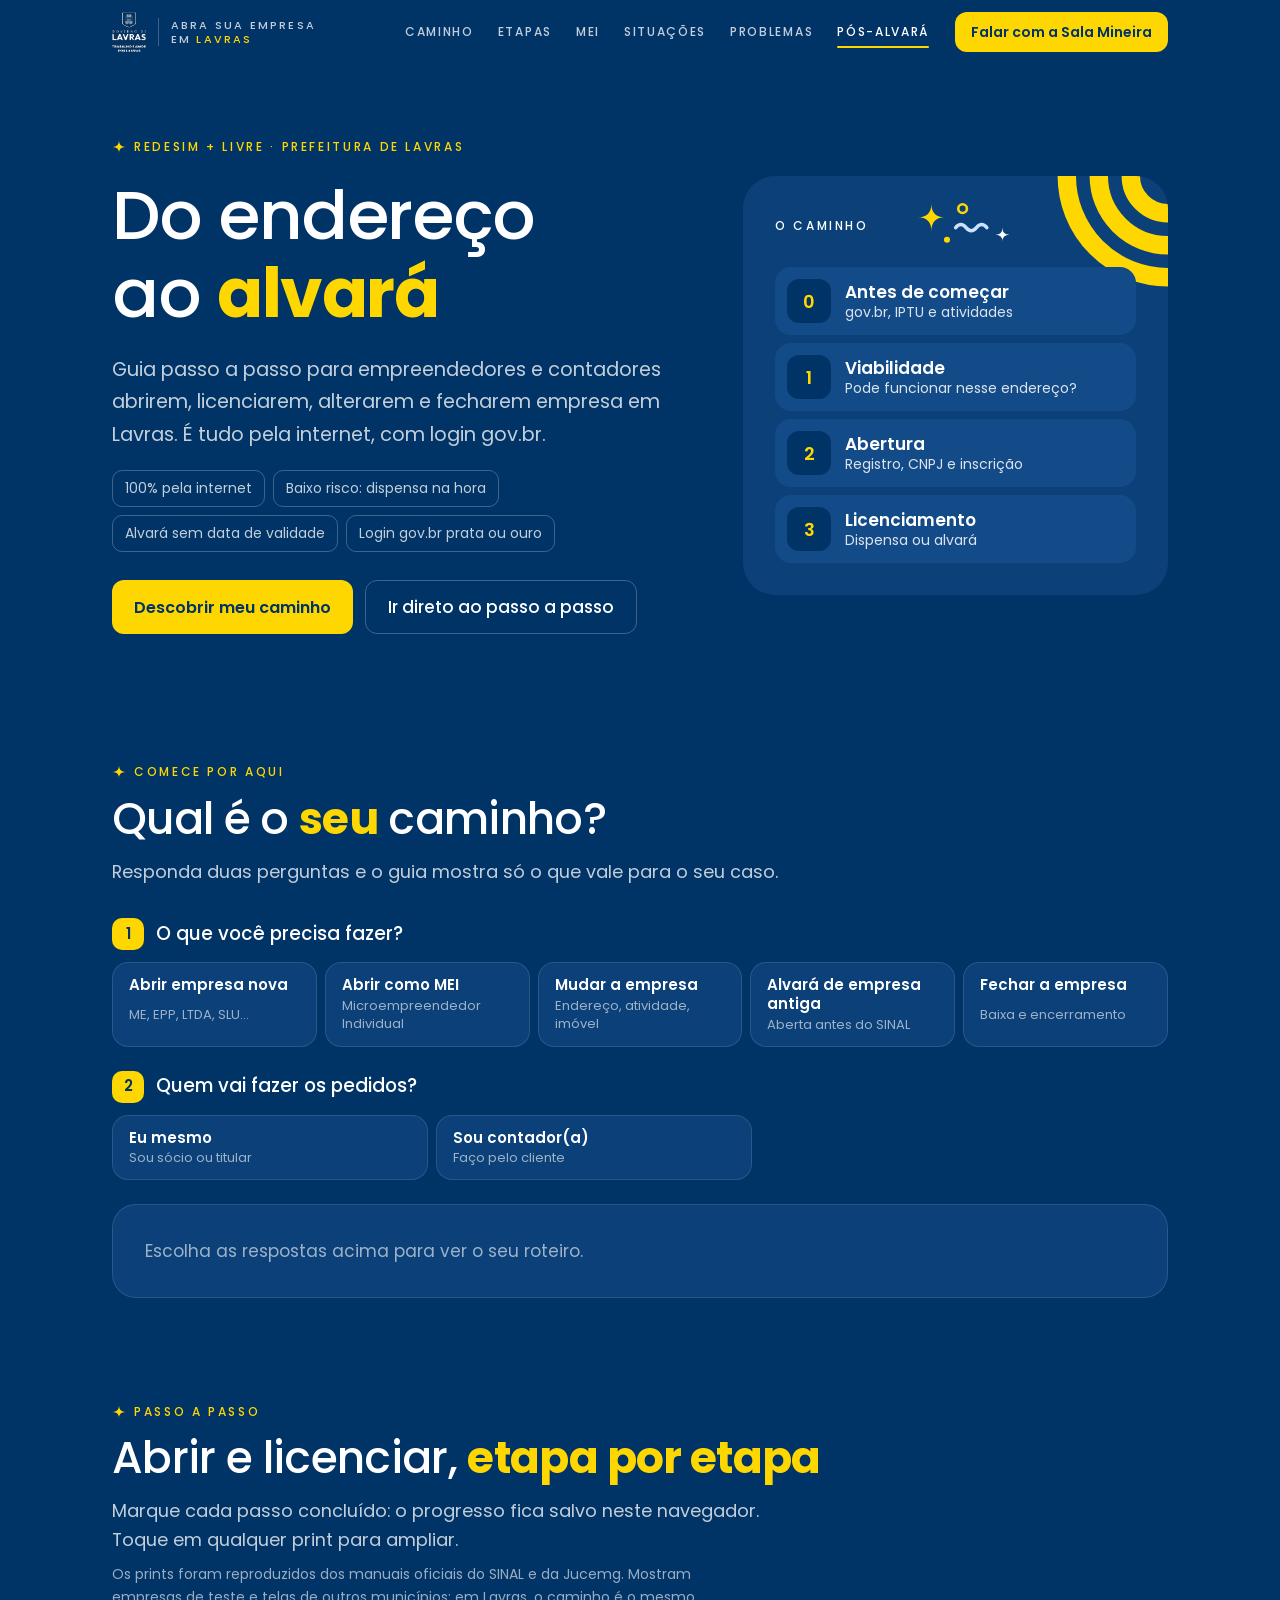
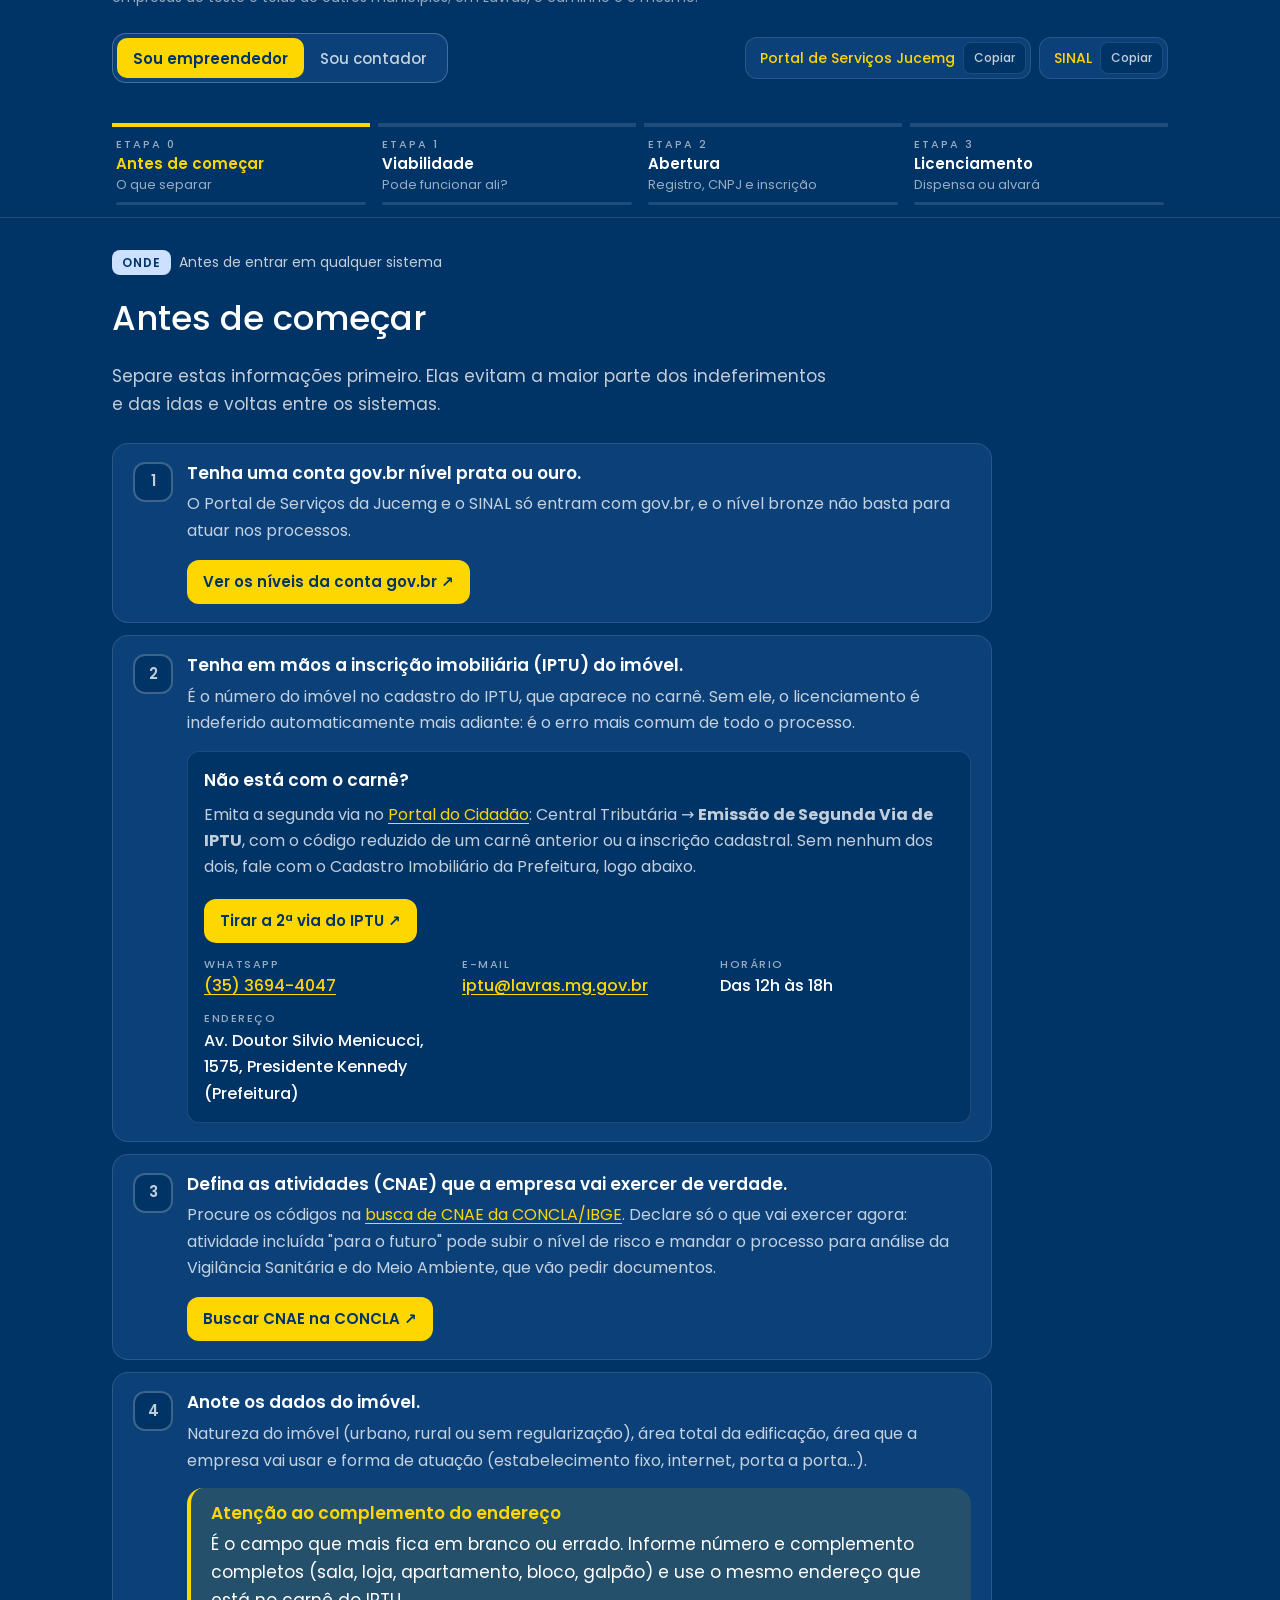
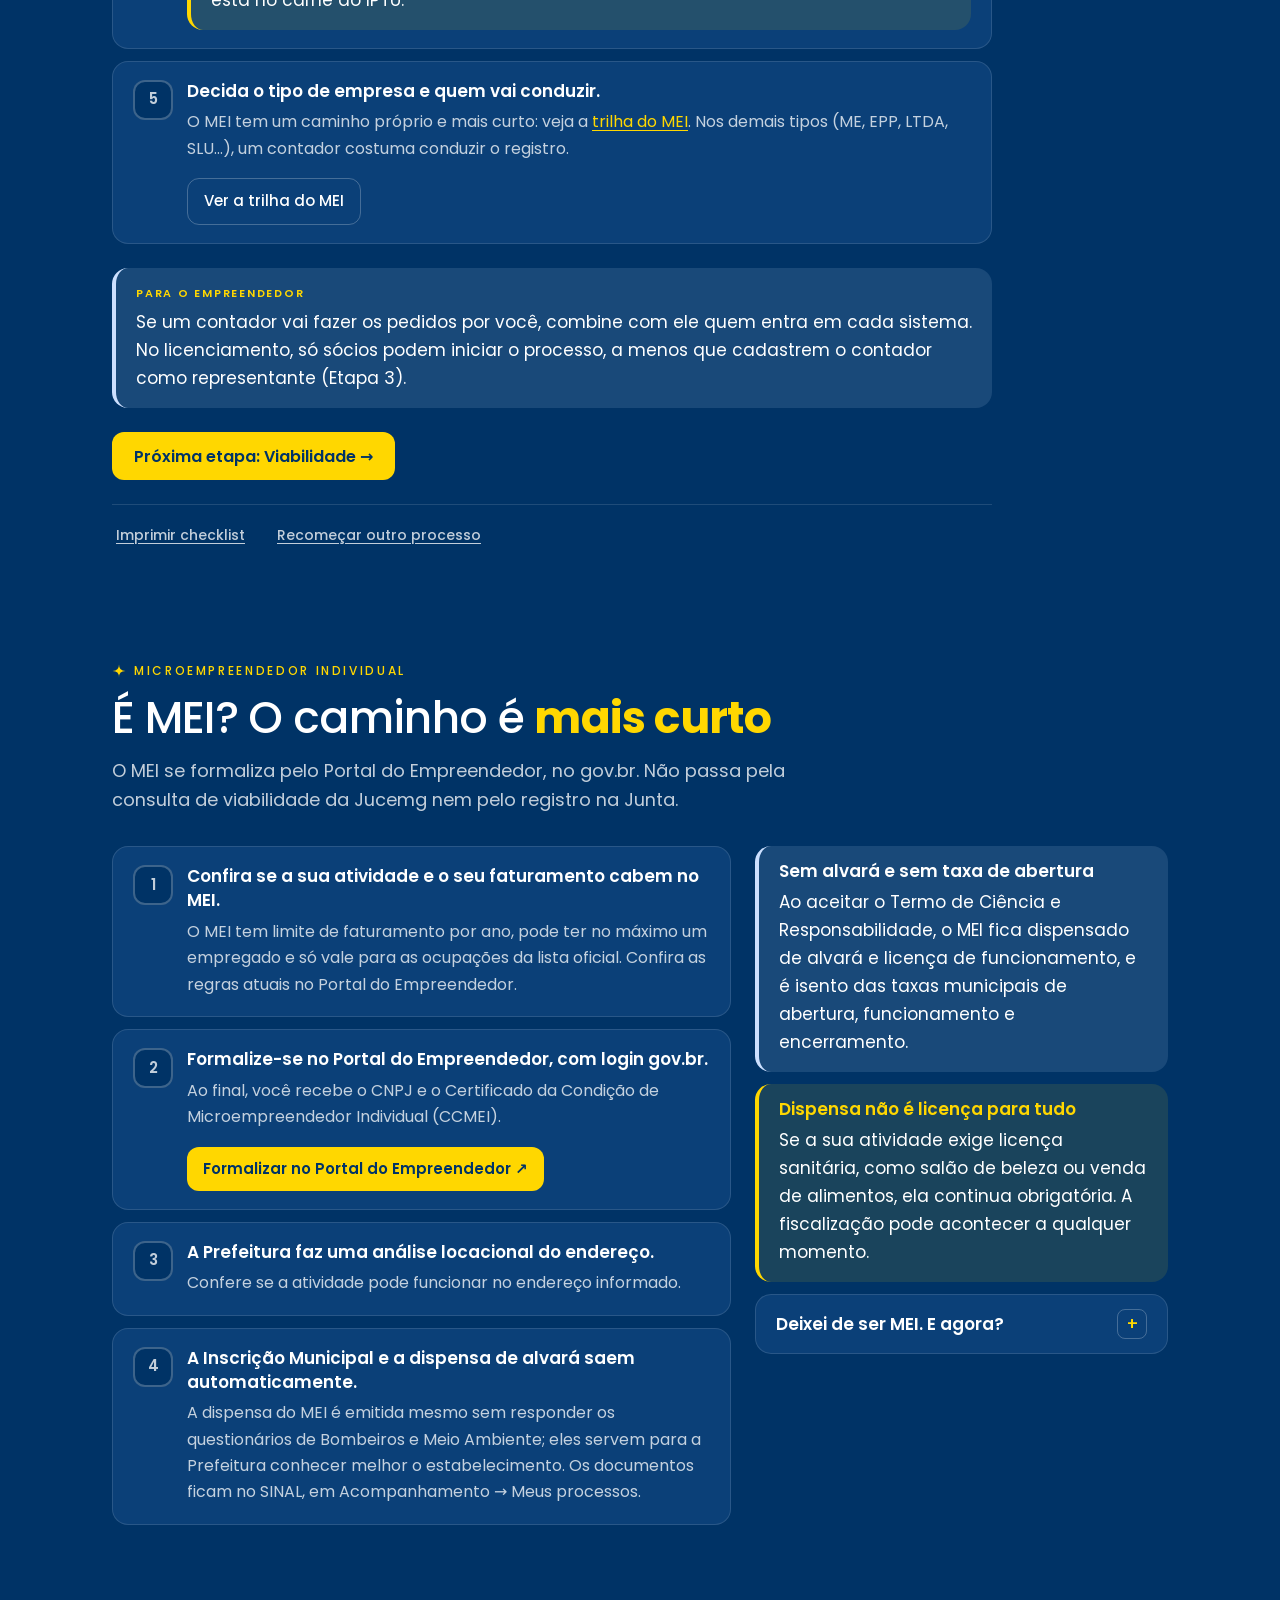
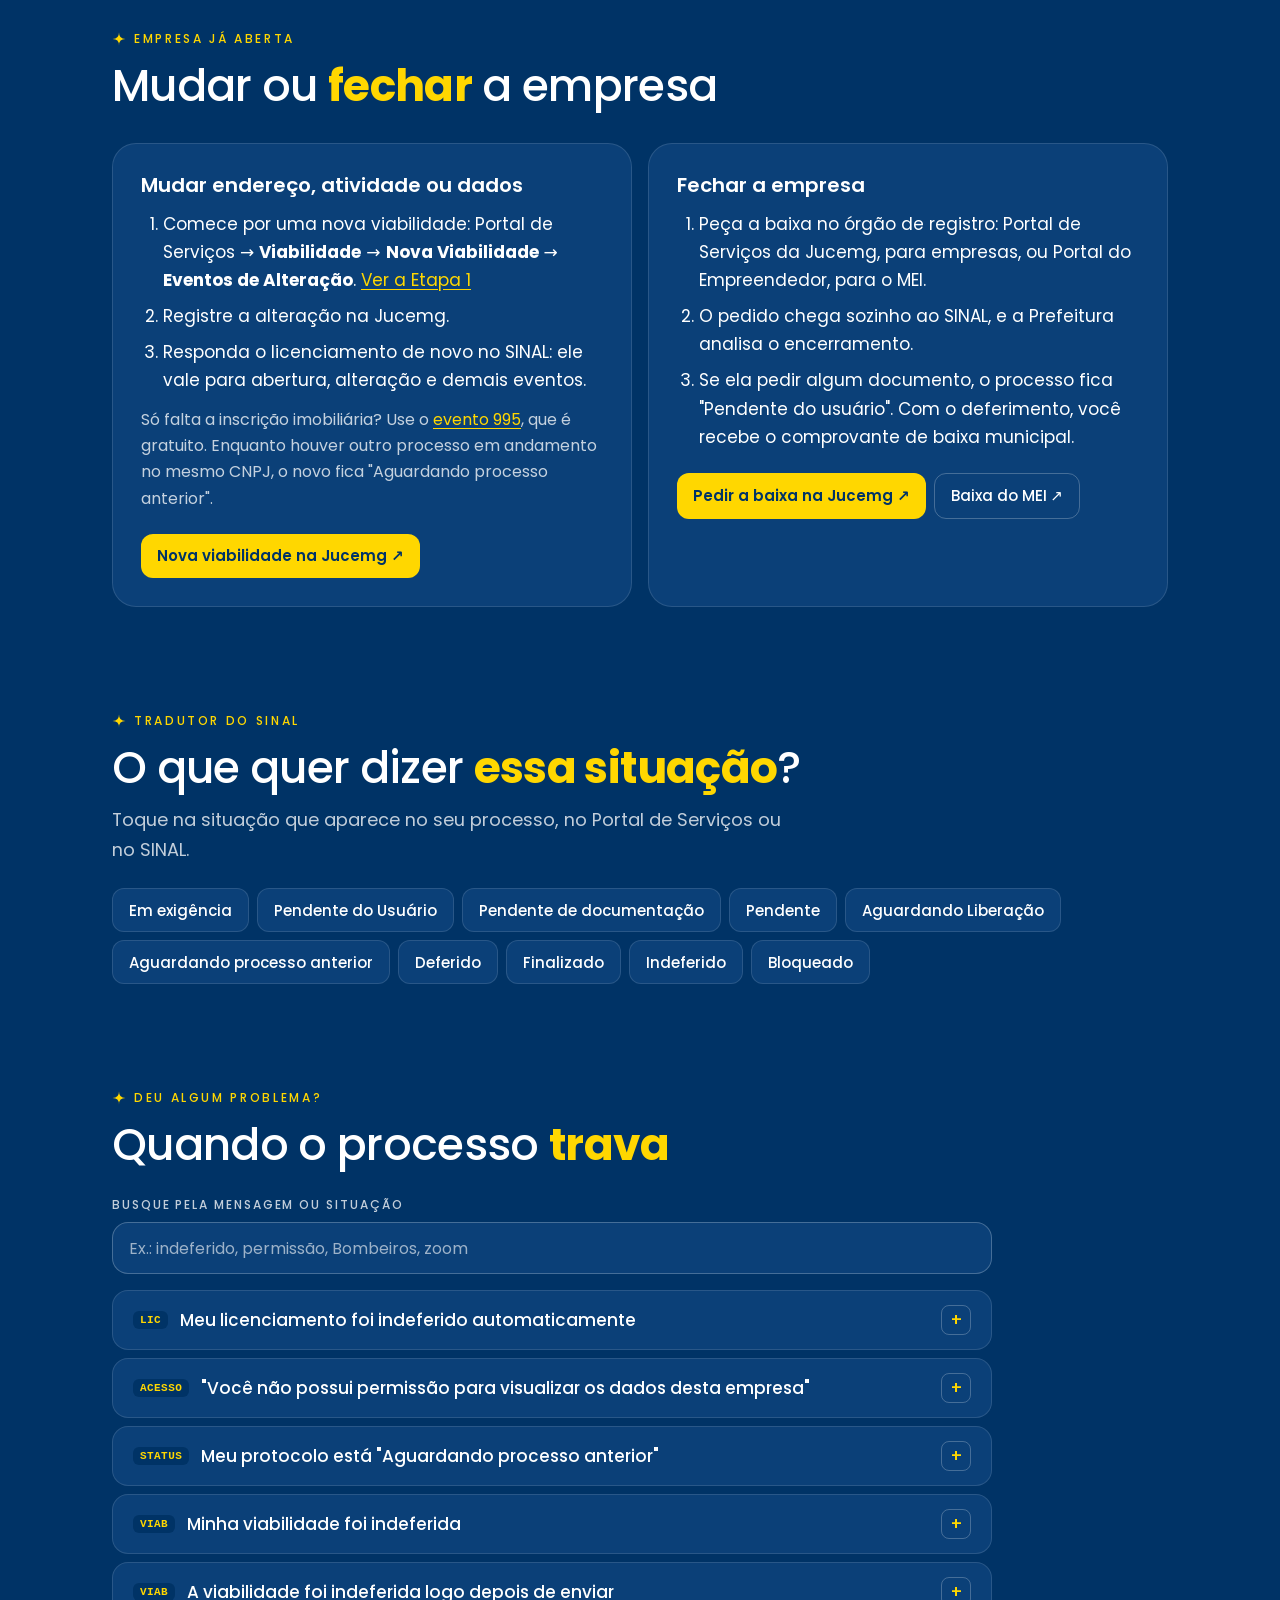
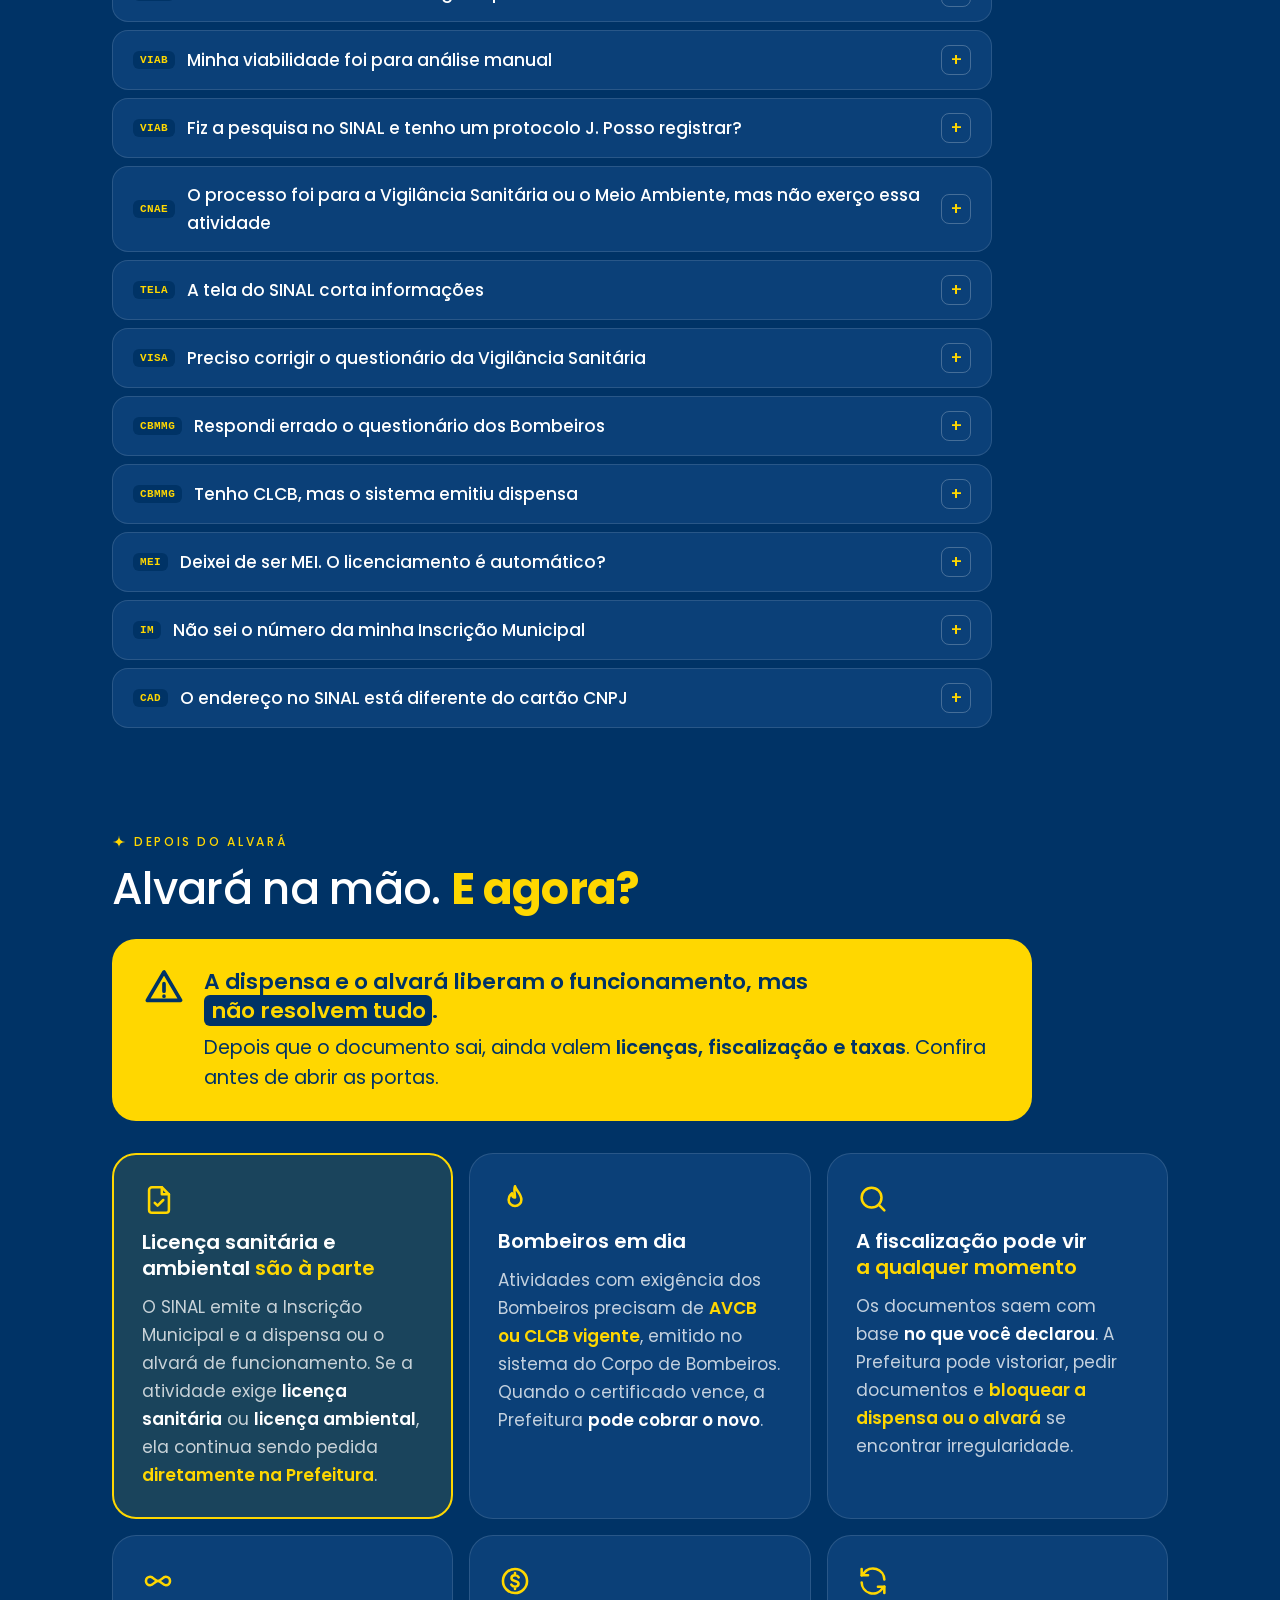
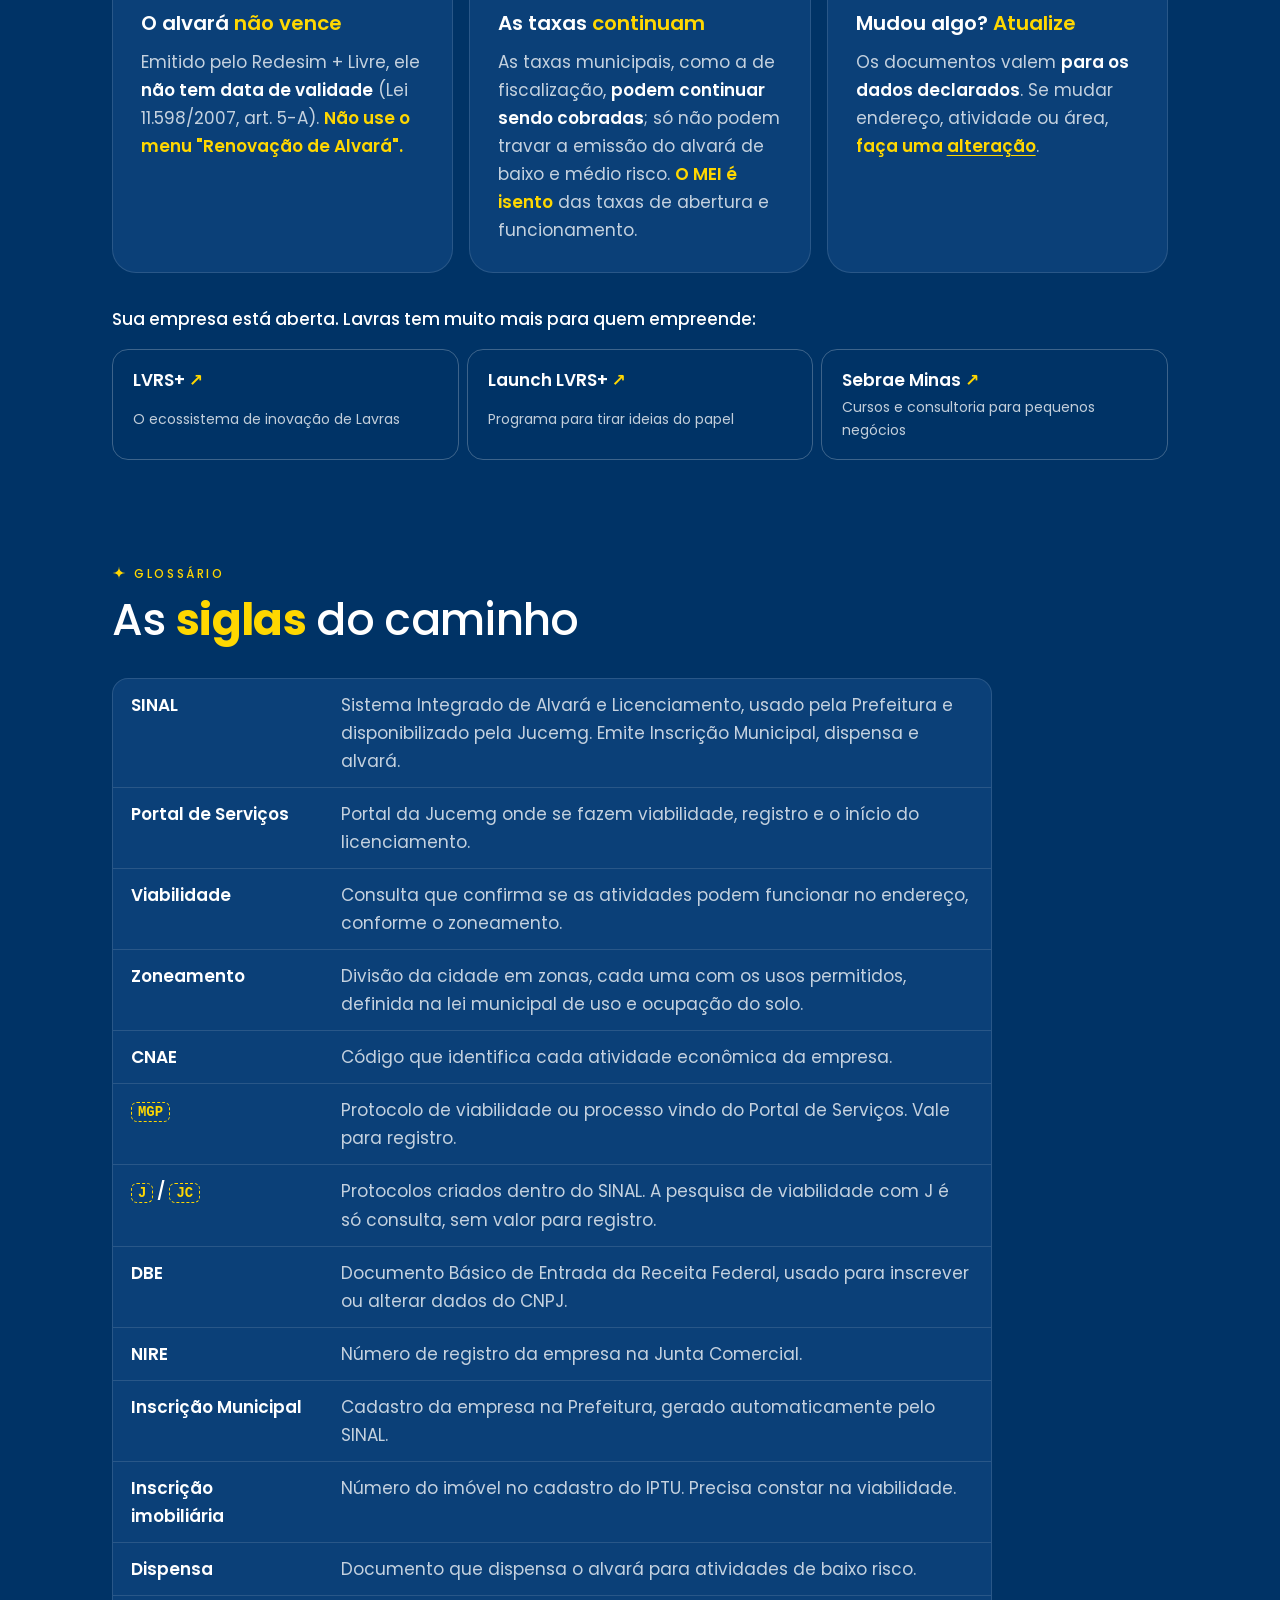
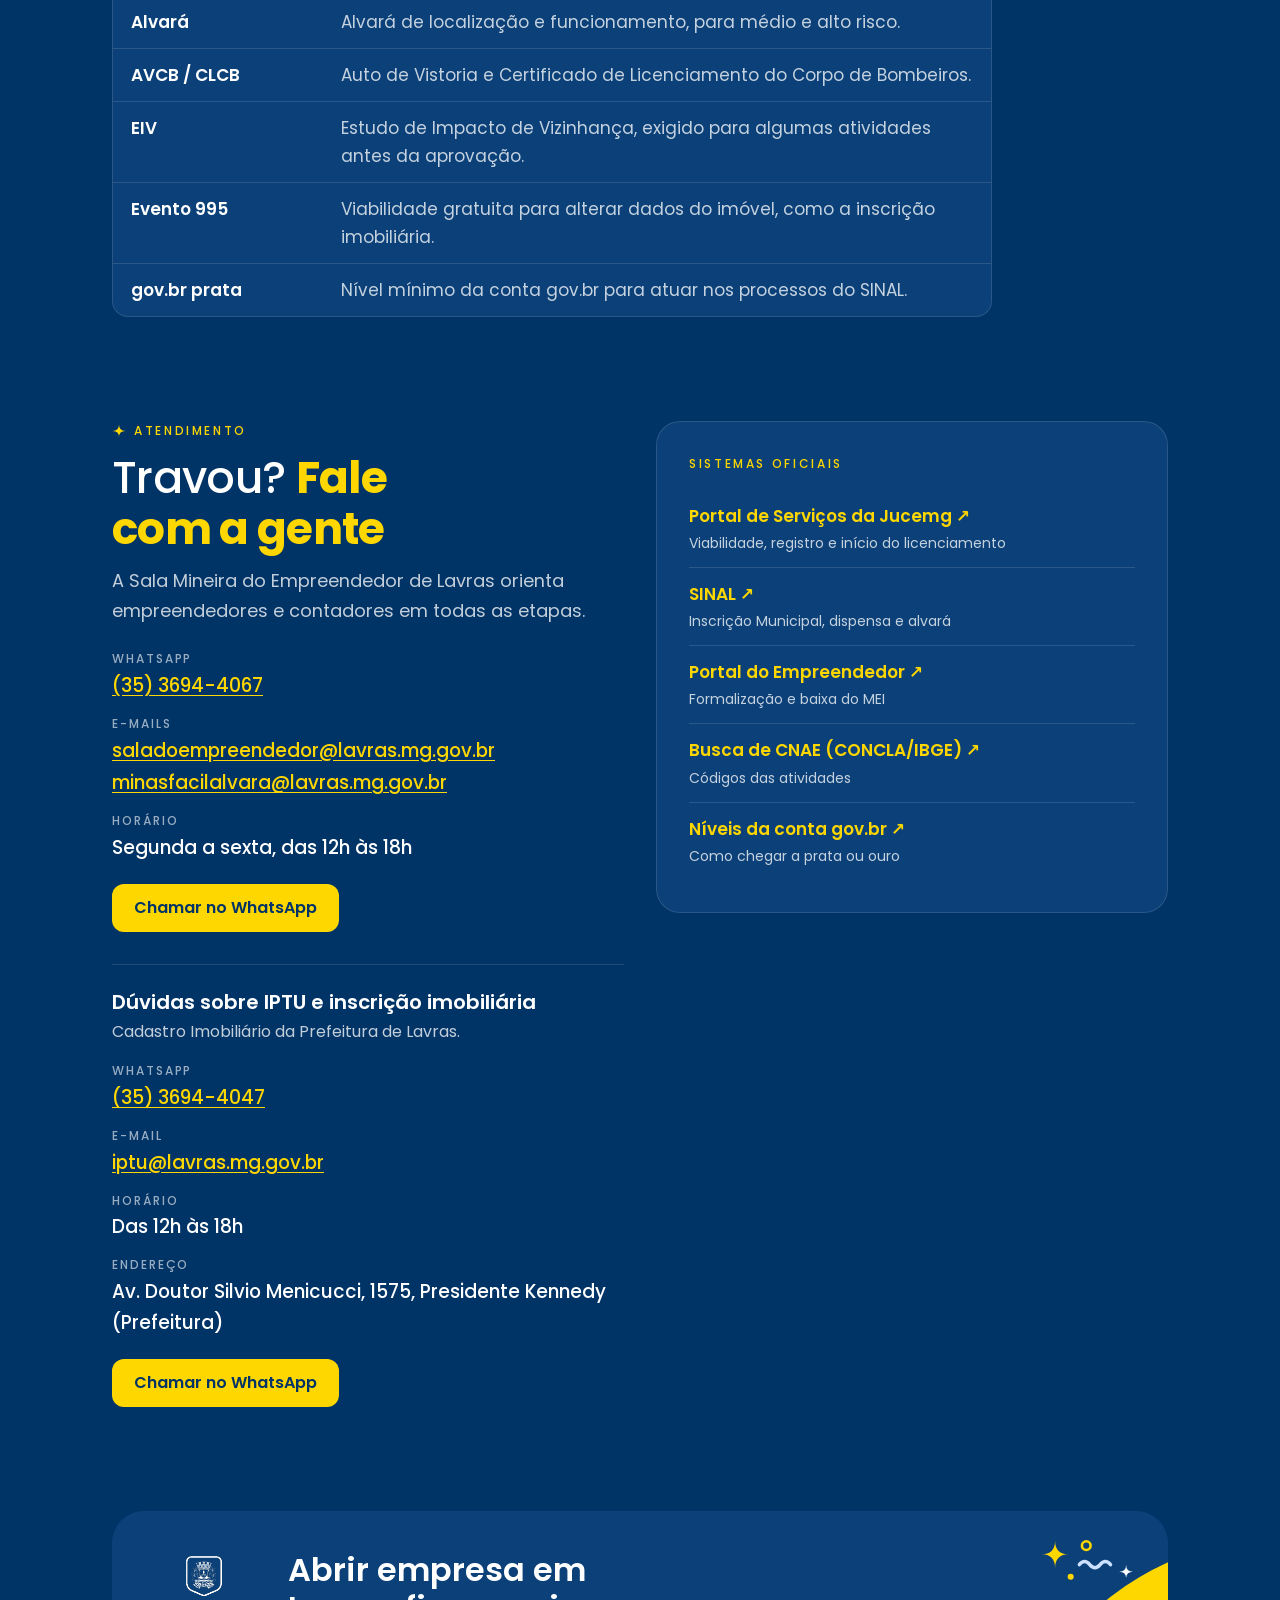
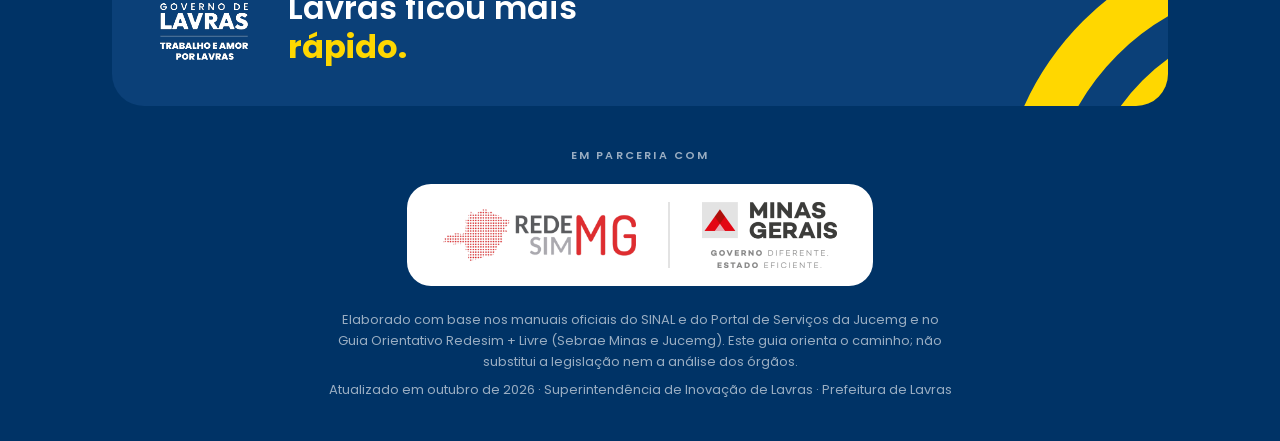
==== commit 1c169f0d: "Identidade da Prefeitura de Lavras: azul e amarelo, Poppins e logos do Estado Mesma identidade do ca" ====
--- a/index.html
+++ b/index.html
@@ -6,10 +6,10 @@
 <title>Abra sua empresa em Lavras · do endereço ao alvará</title>
 <meta name="description" content="Passo a passo para abrir, licenciar, alterar e fechar empresa em Lavras (MG) pelo Redesim + Livre: viabilidade, registro na Jucemg, licenciamento no SINAL, MEI e o que fazer quando algo dá errado.">
 <link rel="canonical" href="https://abrasuaempresa.lvrs.com.br/">
-<meta name="theme-color" content="#012928">
+<meta name="theme-color" content="#003366">
 <meta property="og:type" content="website">
 <meta property="og:locale" content="pt_BR">
-<meta property="og:site_name" content="LVRS+ · Abra sua empresa">
+<meta property="og:site_name" content="Prefeitura de Lavras · Abra sua empresa">
 <meta property="og:title" content="Abra sua empresa em Lavras · do endereço ao alvará">
 <meta property="og:description" content="Passo a passo para abrir e licenciar empresa em Lavras pelo Redesim + Livre, com login gov.br.">
 <meta property="og:url" content="https://abrasuaempresa.lvrs.com.br/">
@@ -21,16 +21,16 @@
 <meta name="twitter:card" content="summary_large_image">
 <link rel="icon" href="favicon.png" type="image/png">
 <link rel="apple-touch-icon" href="apple-touch-icon.png">
-<link rel="preconnect" href="https://fonts.googleapis.com">
-<link rel="preconnect" href="https://fonts.gstatic.com" crossorigin>
-<link rel="stylesheet" href="https://fonts.googleapis.com/css2?family=Kaushan+Script&family=Poppins:wght@400;500;600&display=swap">
+<link rel="preload" href="fontes/poppins-400-latin.woff2" as="font" type="font/woff2" crossorigin>
+<link rel="preload" href="fontes/poppins-600-latin.woff2" as="font" type="font/woff2" crossorigin>
+<link rel="stylesheet" href="fontes/fontes.css">
 <link rel="stylesheet" href="style.css">
 <script src="app.js" defer></script>
 </head>
 <body>
-<!-- O "+" da LVRS+ e os arcos da marca, desenhados uma vez e reusados -->
+<!-- Estrela de quatro pontas dos enfeites da Prefeitura, desenhada uma vez e reusada -->
 <svg width="0" height="0" style="position:absolute" aria-hidden="true">
-  <symbol id="mais" viewBox="0 0 24 24"><path fill="currentColor" transform="rotate(-14 12 12)" d="M10.2 1.2 13.9.6l.2 9.3 9.3-.4-.8 3.8-8.4.7.3 9.4-3.7.6-.4-9.9-9.8.6.9-3.9 8.9-.6Z"/></symbol>
+  <symbol id="mais" viewBox="0 0 24 24"><path fill="currentColor" d="M12 1Q12 12 23 12Q12 12 12 23Q12 12 1 12Q12 12 12 1Z"/></symbol>
 </svg>
 
 <a class="pular" href="#conteudo">Pular para o conteúdo</a>
@@ -38,7 +38,7 @@
 <header class="topo" id="topo">
   <div class="wrap topo-in">
     <a class="marca" href="#inicio" aria-label="Abra sua empresa em Lavras, início">
-      <img src="marca/lvrs-pacto.png" alt="LVRS+" width="900" height="520">
+      <img src="marca/governo-lavras.svg" alt="Governo de Lavras" width="669" height="790">
       <span>Abra sua empresa<br>em <b>Lavras</b></span>
     </a>
     <nav class="menu" id="menu" aria-label="Seções">
@@ -80,6 +80,14 @@
       <path pathLength="1" d="M307 0A93 93 0 0 0 400 93"/>
       <path pathLength="1" d="M227 0A173 173 0 0 0 400 173"/>
       <path pathLength="1" d="M147 0A253 253 0 0 0 400 253"/>
+    </svg>
+    <svg class="enfeites" viewBox="0 0 120 56" aria-hidden="true">
+      <path d="M22 6Q22 22 38 22Q22 22 22 38Q22 22 6 22Q22 22 22 6Z" fill="#FFD700"/>
+      <path d="M50 34q6 -7.2 12 0t12 0q6 -7.2 12 0" fill="none" stroke="#cce0ff" stroke-width="4" stroke-linecap="round"/>
+      <circle cx="58" cy="12" r="5" fill="none" stroke="#FFD700" stroke-width="3"/>
+      <rect x="92" y="10" width="14" height="6" rx="2" fill="#ffffff" transform="rotate(30 99 13)"/>
+      <path d="M104 34Q104 42 112 42Q104 42 104 50Q104 42 96 42Q104 42 104 34Z" fill="#ffffff"/>
+      <circle cx="40" cy="48" r="3.5" fill="#FFD700"/>
     </svg>
     <p class="hero-card-tit">O caminho</p>
     <ol class="trilha">
@@ -681,14 +689,22 @@
         <path pathLength="1" d="M227 0A173 173 0 0 0 400 173"/>
         <path pathLength="1" d="M147 0A253 253 0 0 0 400 253"/>
       </svg>
-      <p>Juntos em busca<br>de um futuro melhor.</p>
-      <img src="marca/lvrs-pacto.png" alt="LVRS+ Pacto Lavras pela Inovação" width="900" height="520" loading="lazy">
-    </div>
-    <p class="apoio-tit">Realização e apoio</p>
-    <div class="logos">
-      <img src="marca/logo-governo-lavras.svg" alt="Governo de Lavras" loading="lazy">
-      <img src="marca/logo-lvrs.svg" alt="LVRS+ Pacto Lavras pela Inovação" loading="lazy">
-      <img src="marca/logo-vale-ipes.svg" alt="Vale dos Ipês" loading="lazy">
+      <svg class="enfeites enfeites-faixa" viewBox="0 0 120 56" aria-hidden="true">
+      <path d="M22 6Q22 22 38 22Q22 22 22 38Q22 22 6 22Q22 22 22 6Z" fill="#FFD700"/>
+      <path d="M50 34q6 -7.2 12 0t12 0q6 -7.2 12 0" fill="none" stroke="#cce0ff" stroke-width="4" stroke-linecap="round"/>
+      <circle cx="58" cy="12" r="5" fill="none" stroke="#FFD700" stroke-width="3"/>
+      <rect x="92" y="10" width="14" height="6" rx="2" fill="#ffffff" transform="rotate(30 99 13)"/>
+      <path d="M104 34Q104 42 112 42Q104 42 104 50Q104 42 96 42Q104 42 104 34Z" fill="#ffffff"/>
+      <circle cx="40" cy="48" r="3.5" fill="#FFD700"/>
+    </svg>
+      <img src="marca/governo-lavras.svg" alt="Governo de Lavras" width="669" height="790" loading="lazy">
+      <p>Abrir empresa em Lavras ficou mais <span class="enfase">rápido.</span></p>
+    </div>
+    <p class="apoio-tit">Em parceria com</p>
+    <div class="assinaturas">
+      <img src="marca/logo-redesim-mg.png" alt="Redesim MG" width="600" height="162" loading="lazy">
+      <span class="div" aria-hidden="true"></span>
+      <img src="marca/logo-governo-mg.png" alt="Governo de Minas Gerais" width="540" height="263" loading="lazy">
     </div>
     <p class="aviso">Elaborado com base nos manuais oficiais do SINAL e do Portal de Serviços da Jucemg e no Guia Orientativo Redesim + Livre (Sebrae Minas e Jucemg). Este guia orienta o caminho; não substitui a legislação nem a análise dos órgãos.</p>
     <p class="aviso">Atualizado em outubro de 2026 · Superintendência de Inovação de Lavras · Prefeitura de Lavras</p>
--- a/fontes/fontes.css
+++ b/fontes/fontes.css
@@ -0,0 +1,65 @@
+/* Poppins servida pelo próprio site (licença em LICENCAS.txt) */
+@font-face {
+  font-family: 'Poppins';
+  font-style: normal;
+  font-weight: 400;
+  font-display: swap;
+  src: url(poppins-400-latin-ext.woff2) format('woff2');
+  unicode-range: U+0100-02BA, U+02BD-02C5, U+02C7-02CC, U+02CE-02D7, U+02DD-02FF, U+0304, U+0308, U+0329, U+1D00-1DBF, U+1E00-1E9F, U+1EF2-1EFF, U+2020, U+20A0-20AB, U+20AD-20C4, U+2113, U+2C60-2C7F, U+A720-A7FF;
+}
+@font-face {
+  font-family: 'Poppins';
+  font-style: normal;
+  font-weight: 400;
+  font-display: swap;
+  src: url(poppins-400-latin.woff2) format('woff2');
+  unicode-range: U+0000-00FF, U+0131, U+0152-0153, U+02BB-02BC, U+02C6, U+02DA, U+02DC, U+0304, U+0308, U+0329, U+2000-206F, U+20AC, U+2122, U+2191, U+2193, U+2212, U+2215, U+FEFF, U+FFFD;
+}
+@font-face {
+  font-family: 'Poppins';
+  font-style: normal;
+  font-weight: 500;
+  font-display: swap;
+  src: url(poppins-500-latin-ext.woff2) format('woff2');
+  unicode-range: U+0100-02BA, U+02BD-02C5, U+02C7-02CC, U+02CE-02D7, U+02DD-02FF, U+0304, U+0308, U+0329, U+1D00-1DBF, U+1E00-1E9F, U+1EF2-1EFF, U+2020, U+20A0-20AB, U+20AD-20C4, U+2113, U+2C60-2C7F, U+A720-A7FF;
+}
+@font-face {
+  font-family: 'Poppins';
+  font-style: normal;
+  font-weight: 500;
+  font-display: swap;
+  src: url(poppins-500-latin.woff2) format('woff2');
+  unicode-range: U+0000-00FF, U+0131, U+0152-0153, U+02BB-02BC, U+02C6, U+02DA, U+02DC, U+0304, U+0308, U+0329, U+2000-206F, U+20AC, U+2122, U+2191, U+2193, U+2212, U+2215, U+FEFF, U+FFFD;
+}
+@font-face {
+  font-family: 'Poppins';
+  font-style: normal;
+  font-weight: 600;
+  font-display: swap;
+  src: url(poppins-600-latin-ext.woff2) format('woff2');
+  unicode-range: U+0100-02BA, U+02BD-02C5, U+02C7-02CC, U+02CE-02D7, U+02DD-02FF, U+0304, U+0308, U+0329, U+1D00-1DBF, U+1E00-1E9F, U+1EF2-1EFF, U+2020, U+20A0-20AB, U+20AD-20C4, U+2113, U+2C60-2C7F, U+A720-A7FF;
+}
+@font-face {
+  font-family: 'Poppins';
+  font-style: normal;
+  font-weight: 600;
+  font-display: swap;
+  src: url(poppins-600-latin.woff2) format('woff2');
+  unicode-range: U+0000-00FF, U+0131, U+0152-0153, U+02BB-02BC, U+02C6, U+02DA, U+02DC, U+0304, U+0308, U+0329, U+2000-206F, U+20AC, U+2122, U+2191, U+2193, U+2212, U+2215, U+FEFF, U+FFFD;
+}
+@font-face {
+  font-family: 'Poppins';
+  font-style: normal;
+  font-weight: 700;
+  font-display: swap;
+  src: url(poppins-700-latin-ext.woff2) format('woff2');
+  unicode-range: U+0100-02BA, U+02BD-02C5, U+02C7-02CC, U+02CE-02D7, U+02DD-02FF, U+0304, U+0308, U+0329, U+1D00-1DBF, U+1E00-1E9F, U+1EF2-1EFF, U+2020, U+20A0-20AB, U+20AD-20C4, U+2113, U+2C60-2C7F, U+A720-A7FF;
+}
+@font-face {
+  font-family: 'Poppins';
+  font-style: normal;
+  font-weight: 700;
+  font-display: swap;
+  src: url(poppins-700-latin.woff2) format('woff2');
+  unicode-range: U+0000-00FF, U+0131, U+0152-0153, U+02BB-02BC, U+02C6, U+02DA, U+02DC, U+0304, U+0308, U+0329, U+2000-206F, U+20AC, U+2122, U+2191, U+2193, U+2212, U+2215, U+FEFF, U+FFFD;
+}
--- a/style.css
+++ b/style.css
@@ -1,27 +1,27 @@
 /*
-  Abra sua empresa · identidade LVRS+ (Pacto Lavras pela Inovação).
-  Fonte da verdade das cores: ../../marca/README.md. Não inventar cores fora desta lista:
-  amarelo é o destaque; verde é superfície chapada; vermelho/azul/agro são verticais e
-  não entram aqui. Arcos só sobre cor chapada, grossos e opacos.
+  Abra sua empresa · identidade da Prefeitura de Lavras (a mesma do carrossel v6 e do reel
+  de abertura, em ../carrossel-abertura/carrossel.html): azul #003366 e amarelo #FFD700,
+  Poppins, ênfase em Poppins 700 amarela e enfeites alegres sempre fora do texto.
+  Não inventar cores fora desta lista.
 */
 :root {
-  --fundo: #012928;
-  --chrome: #001b1a;
-  --verde: #0d8049;
-  --amarelo: #ffcd00;
+  --fundo: #003366;
+  --chrome: #002447;
+  --azul: #0b4078;          /* superfície chapada (antes o verde LVRS+) */
+  --azul-claro: #cce0ff;
+  --amarelo: #FFD700;
   --branco: #ffffff;
 
-  --sup: #06322f;           /* cartão sobre o fundo */
-  --sup-2: #0a3c39;         /* cartão em hover / selecionado */
+  --sup: #0b4078;           /* cartão sobre o fundo */
+  --sup-2: #134b88;         /* cartão em hover / selecionado */
   --linha: rgba(255, 255, 255, 0.12);
   --linha-forte: rgba(255, 255, 255, 0.24);
   --suave: rgba(255, 255, 255, 0.76);
   --fraco: rgba(255, 255, 255, 0.6);
-  --verde-vidro: rgba(13, 128, 73, 0.22);
-  --amarelo-vidro: rgba(255, 205, 0, 0.09);
+  --azul-vidro: rgba(204, 224, 255, 0.12);
+  --amarelo-vidro: rgba(255, 215, 0, 0.1);
 
   --sans: "Poppins", system-ui, -apple-system, "Segoe UI", sans-serif;
-  --script: "Kaushan Script", "Brush Script MT", cursive;
 
   --h-topo: 64px;
   --raio: 24px;
@@ -77,25 +77,8 @@
 }
 .i-mais { width: 14px; height: 14px; flex: none; }
 
-/* Palavra de ênfase: brush itálico amarelo no meio da frase, como no manual da marca. */
-.enfase {
-  font-family: var(--script);
-  font-weight: 400;
-  font-size: 1.08em;
-  padding: 0 0.06em;
-  color: var(--amarelo);
-}
-@supports (-webkit-background-clip: text) or (background-clip: text) {
-  .enfase {
-    background-image: linear-gradient(100deg, var(--amarelo) 0%, var(--amarelo) 40%, #fff3b0 50%, var(--amarelo) 60%, var(--amarelo) 100%);
-    background-size: 300% 100%;
-    -webkit-background-clip: text;
-    background-clip: text;
-    color: transparent;
-    animation: brilho 6s ease-in-out infinite;
-  }
-}
-@keyframes brilho { 0% { background-position: 100% 0; } 60%, 100% { background-position: -50% 0; } }
+/* Palavra de ênfase: Poppins 700 amarela no meio da frase, como no carrossel da Prefeitura. */
+.enfase { font-weight: 700; color: var(--amarelo); }
 
 h1 { font-size: clamp(40px, 8vw, 68px); letter-spacing: -0.02em; }
 h2 { font-size: clamp(30px, 5vw, 44px); letter-spacing: -0.015em; margin-top: 12px; }
@@ -140,7 +123,7 @@
 .topo.rolou { border-color: var(--linha); }
 .topo-in { display: flex; align-items: center; gap: 16px; height: var(--h-topo); }
 .marca { display: flex; align-items: center; gap: 12px; text-decoration: none; color: var(--branco); flex: none; }
-.marca img { height: 32px; width: auto; }
+.marca img { height: 40px; width: auto; }
 .marca span {
   border-left: 1px solid var(--linha-forte); padding-left: 12px;
   font-size: 11px; font-weight: 500; line-height: 1.3; letter-spacing: 0.2em; text-transform: uppercase; color: var(--suave);
@@ -200,7 +183,7 @@
 
 .hero-card {
   position: relative; isolation: isolate; overflow: hidden;
-  background: var(--verde); border-radius: 32px; padding: 32px 24px 24px;
+  background: var(--azul); border-radius: 32px; padding: 32px 24px 24px;
 }
 @media (min-width: 700px) { .hero-card { padding: 40px 32px 32px; } }
 .hero-card-tit { font-size: 12px; letter-spacing: 0.22em; text-transform: uppercase; font-weight: 500; margin-bottom: 32px; }
@@ -208,9 +191,9 @@
 .trilha a {
   display: grid; grid-template-columns: 44px 1fr; gap: 14px; align-items: center;
   padding: 12px; border-radius: var(--raio-m); color: var(--branco); text-decoration: none;
-  background: #0a6840; transition: background 0.2s;
-}
-.trilha a:hover { background: #075438; }
+  background: #134b88; transition: background 0.2s;
+}
+.trilha a:hover { background: #1a5a9e; }
 .trilha .n {
   display: grid; place-items: center; width: 44px; height: 44px; border-radius: 12px;
   background: var(--fundo); color: var(--amarelo); font-weight: 600; font-size: 18px;
@@ -228,6 +211,17 @@
 @media (min-width: 700px) { .hero-card .arcos { width: 160px; height: 160px; } }
 .hero-card-tit { position: relative; }
 
+/* Enfeites alegres da Prefeitura: só em área livre, nunca sobre texto. */
+.enfeites { position: absolute; pointer-events: none; width: 104px; height: 49px; }
+.enfeites > * { transform-box: fill-box; transform-origin: center; }
+.hero-card .enfeites { top: 22px; left: 50%; transform: translateX(-42%); }
+@media (max-width: 699px) { .hero-card .enfeites { width: 72px; height: 34px; top: 26px; left: auto; right: 142px; transform: none; } }
+@media (prefers-reduced-motion: no-preference) {
+  .enfeites path:first-child, .enfeites path:nth-of-type(3) { animation: piscar 3.2s ease-in-out infinite; }
+  .enfeites path:nth-of-type(3) { animation-delay: 1.6s; }
+}
+@keyframes piscar { 0%, 100% { transform: scale(1) rotate(0); } 50% { transform: scale(0.72) rotate(45deg); } }
+
 /* ---------- Blocos ---------- */
 .bloco { padding-top: 72px; padding-bottom: 8px; }
 @media (min-width: 900px) { .bloco { padding-top: 96px; } }
@@ -270,7 +264,7 @@
 .rota-passos a:hover { border-color: var(--amarelo); }
 .rota-passos a::before {
   content: counter(r); display: grid; place-items: center; width: 36px; height: 36px; border-radius: 10px;
-  background: var(--verde); font-weight: 600;
+  background: var(--azul); font-weight: 600;
 }
 .rota-passos a::after { content: "→"; color: var(--amarelo); font-weight: 600; }
 .rota-passos b { display: block; font-weight: 600; line-height: 1.3; }
@@ -326,7 +320,7 @@
 .painel { display: grid; gap: 24px; max-width: 880px; }
 .painel-tit { font-size: clamp(26px, 4vw, 34px); }
 .onde { display: flex; flex-wrap: wrap; gap: 8px; align-items: center; font-size: 14px; color: var(--suave); }
-.tag { font-size: 12px; font-weight: 600; letter-spacing: 0.08em; text-transform: uppercase; padding: 3px 10px; border-radius: 8px; background: var(--verde); color: var(--branco); }
+.tag { font-size: 12px; font-weight: 600; letter-spacing: 0.08em; text-transform: uppercase; padding: 3px 10px; border-radius: 8px; background: var(--azul-claro); color: var(--fundo); }
 .intro { max-width: 66ch; color: var(--suave); }
 
 ol.passos { list-style: none; margin: 0; padding: 0; display: grid; gap: 12px; counter-reset: s; }
@@ -365,12 +359,12 @@
 .contato-mini dt { font-size: 11px; font-weight: 500; letter-spacing: 0.14em; text-transform: uppercase; color: var(--fraco); }
 .contato-mini dd { margin: 0; font-weight: 500; font-size: 0.95em; overflow-wrap: break-word; }
 .nota-passo { margin-top: 8px; padding: 14px 16px; }
-ol.passos li.feito { background: var(--verde-vidro); border-color: rgba(13, 128, 73, 0.6); }
+ol.passos li.feito { background: var(--azul-vidro); border-color: rgba(204, 224, 255, 0.5); }
 ol.passos li.feito .corpo strong { text-decoration: line-through; text-decoration-color: var(--amarelo); text-decoration-thickness: 2px; }
 
 .nota { border-radius: var(--raio-m); padding: 16px 20px; display: grid; gap: 6px; }
 .nota h4 { font-size: 17px; font-weight: 600; }
-.nota.info { background: var(--verde-vidro); border-left: 4px solid var(--verde); }
+.nota.info { background: var(--azul-vidro); border-left: 4px solid var(--azul-claro); }
 .nota.alerta { background: var(--amarelo-vidro); border-left: 4px solid var(--amarelo); }
 .nota.alerta h4 { color: var(--amarelo); }
 .quem { font-size: 11px; font-weight: 600; letter-spacing: 0.16em; text-transform: uppercase; color: var(--amarelo); }
@@ -434,7 +428,7 @@
 .fluxo li:last-child::after { display: none; }
 .fluxo b { font-weight: 600; }
 .docs { display: flex; flex-wrap: wrap; gap: 8px; }
-.docs span { font-size: 13px; font-weight: 600; padding: 5px 12px; border-radius: 8px; background: var(--verde); }
+.docs span { font-size: 13px; font-weight: 600; padding: 5px 12px; border-radius: 8px; background: var(--azul-claro); color: var(--fundo); }
 
 /* Prints: inteiros e grandes no passo (nunca recortados nem ampliados além do original).
    O detalhe se lê no visualizador, que amplia até o tamanho real. */
@@ -444,13 +438,13 @@
   position: relative; display: block; max-width: 100%; padding: 0; overflow: hidden; cursor: zoom-in;
   background: #fff; border: 1px solid var(--linha); border-radius: var(--raio-p); transition: border-color 0.2s, box-shadow 0.2s;
 }
-.prints button:hover { border-color: var(--amarelo); box-shadow: 0 0 0 3px rgba(255, 205, 0, 0.25); }
+.prints button:hover { border-color: var(--amarelo); box-shadow: 0 0 0 3px rgba(255, 215, 0, 0.25); }
 .prints img { display: block; width: auto; max-width: 100%; height: auto; }
 .prints button::after {
   content: "Ampliar"; position: absolute; right: 8px; bottom: 8px;
   padding: 5px 10px 5px 28px; border-radius: 8px; background-color: var(--fundo); color: var(--amarelo);
   font: 600 12px/1.2 var(--sans); box-shadow: 0 2px 8px rgba(0, 0, 0, 0.25);
-  background-image: url("data:image/svg+xml,%3Csvg xmlns='http://www.w3.org/2000/svg' viewBox='0 0 24 24' fill='none' stroke='%23ffcd00' stroke-width='2.4' stroke-linecap='round'%3E%3Ccircle cx='10.5' cy='10.5' r='6.5'/%3E%3Cpath d='m15.5 15.5 5 5M10.5 7.5v6M7.5 10.5h6'/%3E%3C/svg%3E");
+  background-image: url("data:image/svg+xml,%3Csvg xmlns='http://www.w3.org/2000/svg' viewBox='0 0 24 24' fill='none' stroke='%23FFD700' stroke-width='2.4' stroke-linecap='round'%3E%3Ccircle cx='10.5' cy='10.5' r='6.5'/%3E%3Cpath d='m15.5 15.5 5 5M10.5 7.5v6M7.5 10.5h6'/%3E%3C/svg%3E");
   background-repeat: no-repeat; background-position: 8px center; background-size: 15px;
 }
 /* dentro de um passo, o print ocupa o cartão inteiro, por baixo da coluna da caixa de marcar */
@@ -531,7 +525,7 @@
   border: 1.5px solid var(--linha-forte); background: var(--sup); color: var(--branco);
 }
 .busca::placeholder { color: var(--fraco); }
-.busca:focus { outline: none; border-color: var(--amarelo); box-shadow: 0 0 0 3px rgba(255, 205, 0, 0.2); }
+.busca:focus { outline: none; border-color: var(--amarelo); box-shadow: 0 0 0 3px rgba(255, 215, 0, 0.2); }
 .faq { display: grid; gap: 8px; margin-top: 16px; max-width: 880px; }
 .faq details { background: var(--sup); border: 1px solid var(--linha); border-radius: var(--raio-m); }
 .faq details:target, .faq details.alvo { border-color: var(--amarelo); }
@@ -584,24 +578,33 @@
 .faixa {
   position: relative; isolation: isolate; overflow: hidden;
   display: flex; flex-direction: column; gap: 24px;
-  background: var(--verde); border-radius: 32px; padding: 40px 24px;
+  background: var(--azul); border-radius: 32px; padding: 40px 24px;
 }
 @media (min-width: 700px) { .faixa { flex-direction: row; align-items: center; padding: 40px 48px; } }
-.faixa p { font-size: clamp(24px, 3.4vw, 30px); font-weight: 500; line-height: 1.25; }
+.faixa p { position: relative; font-size: clamp(24px, 3.4vw, 32px); font-weight: 600; line-height: 1.2; max-width: 16ch; }
 .faixa img { height: 80px; width: auto; align-self: flex-start; }
-@media (min-width: 700px) { .faixa img { height: 96px; margin-left: 40px; } }
+@media (min-width: 700px) { .faixa { gap: 40px; } .faixa img { height: 104px; align-self: center; } }
+.enfeites-faixa { top: 24px; right: 28px; }
+@media (max-width: 699px) { .enfeites-faixa { top: 28px; right: 20px; } }
 .arcos-baixo { right: -40px; bottom: -40px; width: 220px; height: 220px; transform: rotate(90deg); }
 @media (min-width: 700px) { .arcos-baixo { width: 420px; height: 420px; right: -120px; bottom: -120px; } }
 .apoio-tit { margin-top: 40px; text-align: center; font-size: 11px; font-weight: 600; letter-spacing: 0.2em; text-transform: uppercase; color: var(--fraco); }
-.logos { display: flex; flex-wrap: wrap; justify-content: center; align-items: center; gap: 32px 48px; margin-top: 24px; }
-.logos img { height: 56px; width: auto; object-fit: contain; }
-.logos img:nth-child(2) { height: 48px; }
+.assinaturas {
+  display: flex; align-items: center; justify-content: center; gap: 20px;
+  width: fit-content; max-width: 100%; margin: 20px auto 0;
+  background: var(--branco); border-radius: var(--raio); padding: 16px 24px;
+}
+@media (min-width: 700px) { .assinaturas { gap: 32px; padding: 18px 36px; } }
+.assinaturas img { height: 40px; width: auto; min-width: 0; object-fit: contain; }
+.assinaturas img + .div + img { height: 52px; }
+@media (min-width: 700px) { .assinaturas img { height: 52px; } .assinaturas img + .div + img { height: 66px; } }
+.assinaturas .div { width: 2px; align-self: stretch; background: #e3e3e3; flex: none; }
 .aviso { margin: 24px auto 0; max-width: 78ch; text-align: center; font-size: 13px; line-height: 1.6; color: var(--fraco); }
 .aviso + .aviso { margin-top: 8px; }
 
 /* ---------- Visualizador de prints ---------- */
 .lightbox {
-  position: fixed; inset: 0; z-index: 80; background: rgba(0, 18, 17, 0.95);
+  position: fixed; inset: 0; z-index: 80; background: rgba(0, 26, 51, 0.95);
   display: grid; grid-template-rows: auto minmax(0, 1fr) auto; gap: 10px;
   padding: calc(10px + env(safe-area-inset-top)) max(10px, env(safe-area-inset-right)) calc(10px + env(safe-area-inset-bottom)) max(10px, env(safe-area-inset-left));
 }
@@ -638,7 +641,7 @@
 
 /* ---------- Impressão: o checklist em papel, para o balcão ---------- */
 @media print {
-  :root { --fundo: #fff; --sup: #fff; --sup-2: #fff; --linha: #bbb; --linha-forte: #888; --suave: #333; --fraco: #555; --verde-vidro: #eef6f1; --amarelo-vidro: #fff8d6; }
+  :root { --fundo: #fff; --sup: #fff; --sup-2: #fff; --linha: #bbb; --linha-forte: #888; --suave: #333; --fraco: #555; --azul-vidro: #eef3fa; --amarelo-vidro: #fff8d6; }
   body { background: #fff; color: #000; font-size: 11pt; }
   .topo, .pular, .hero, #caminho, .ferramentas, .trilho, .proxima, .prints, details.extra, .risco-escolha, .progresso-acoes,
   #mudar, #situacoes, #problemas, #depois, #glossario, #contato, .rodape, .lightbox, [data-para] { display: none !important; }
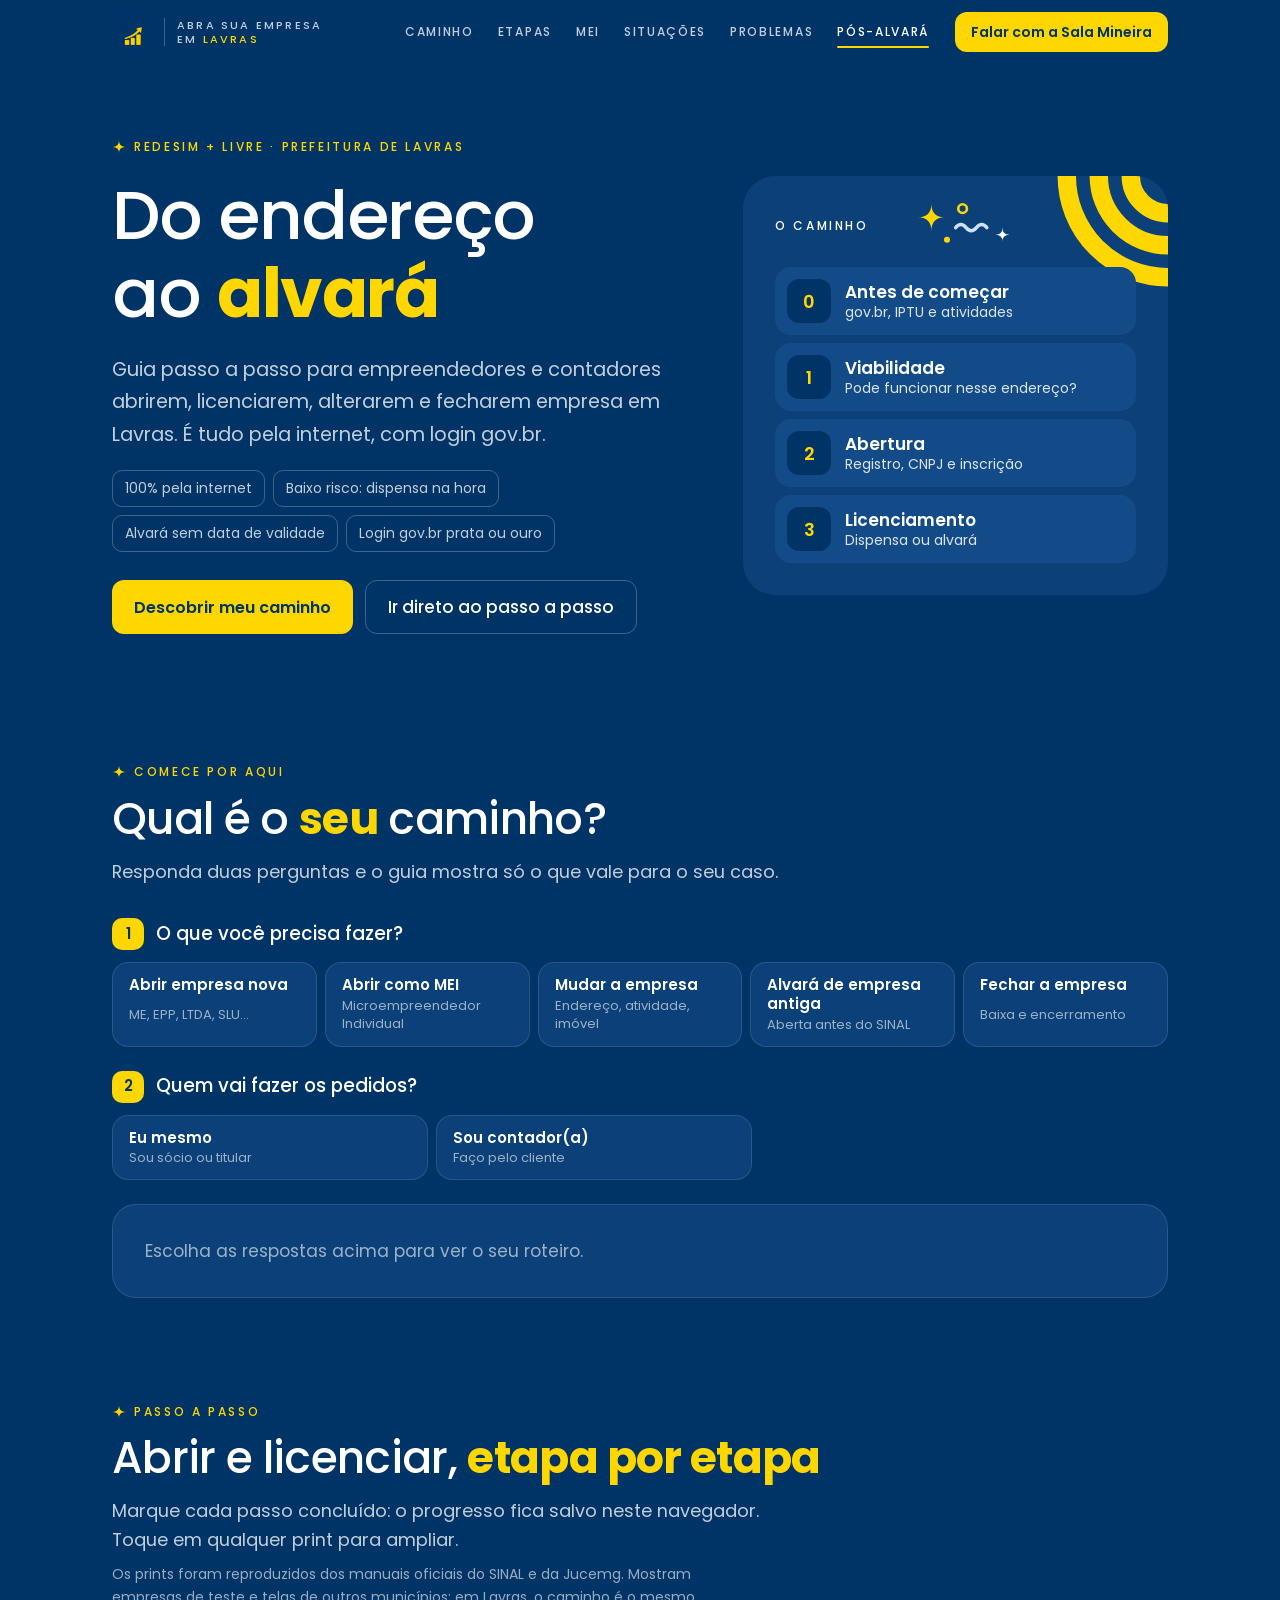
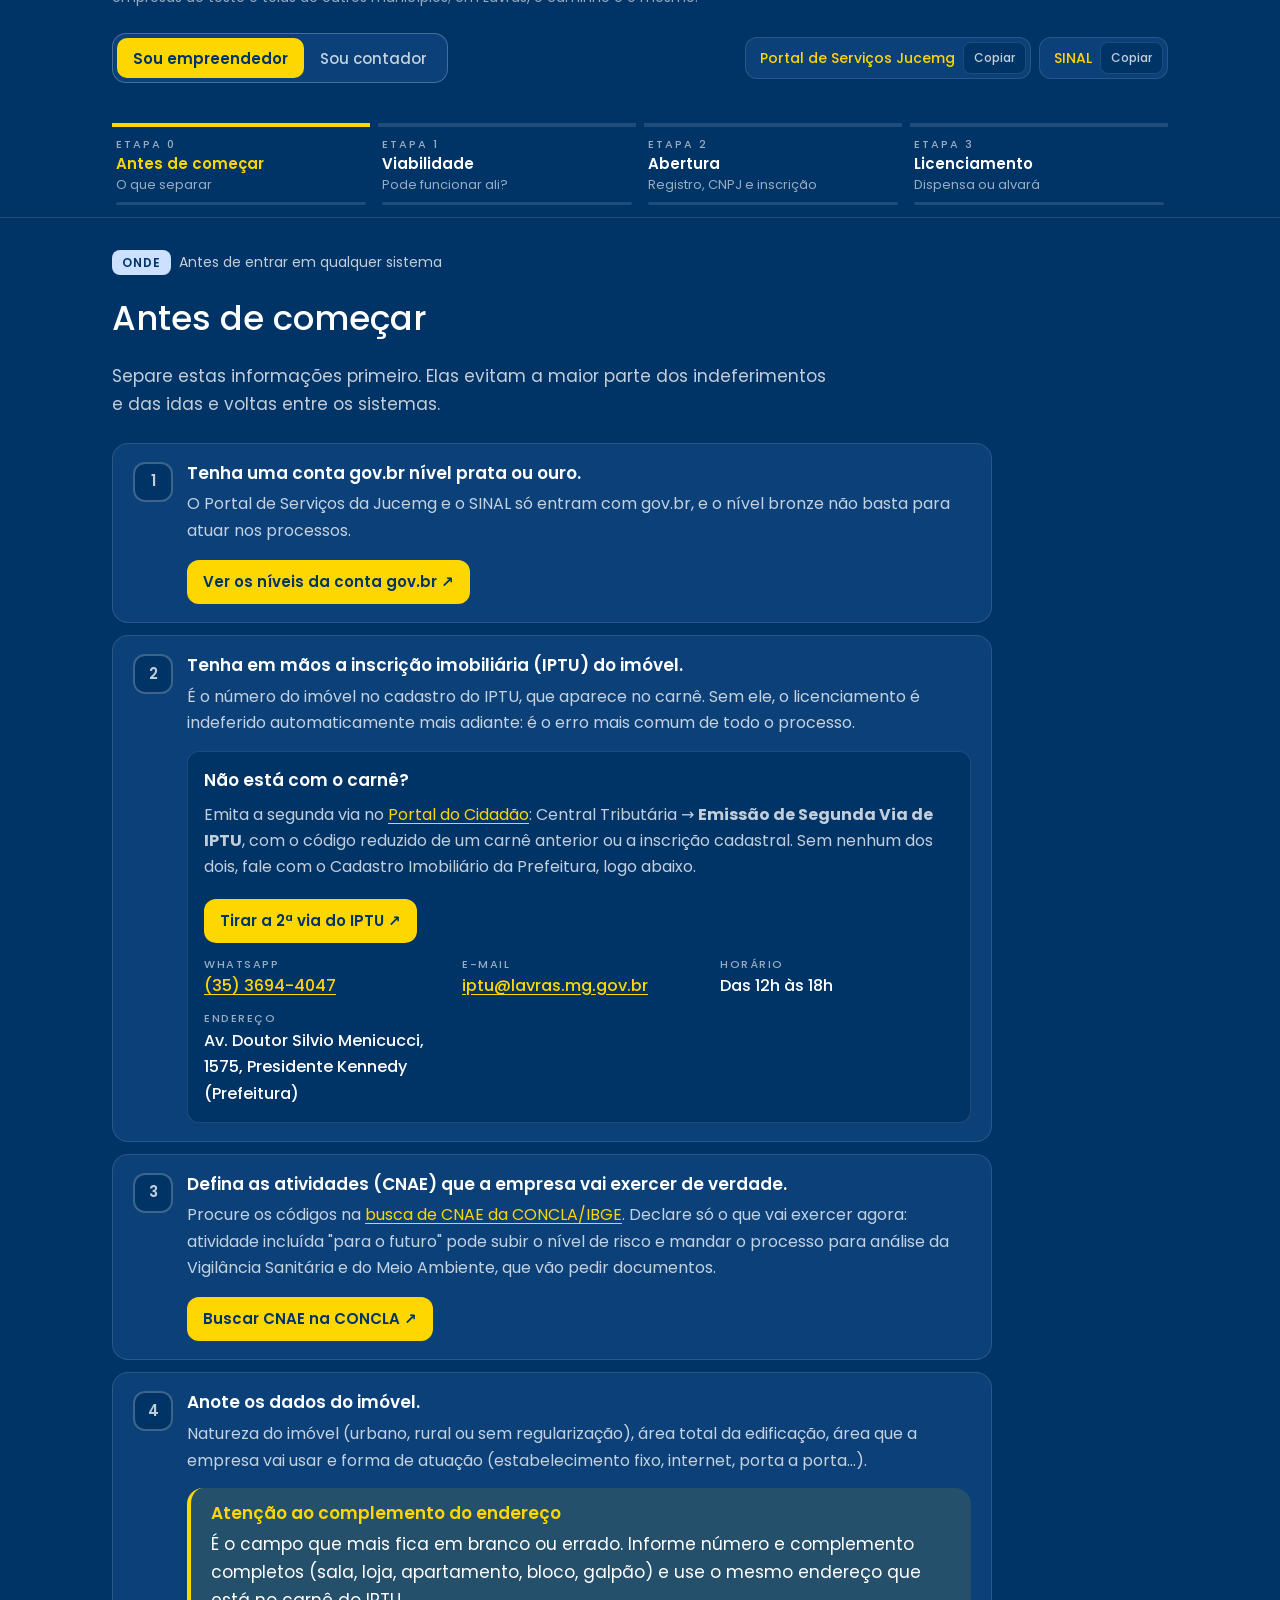
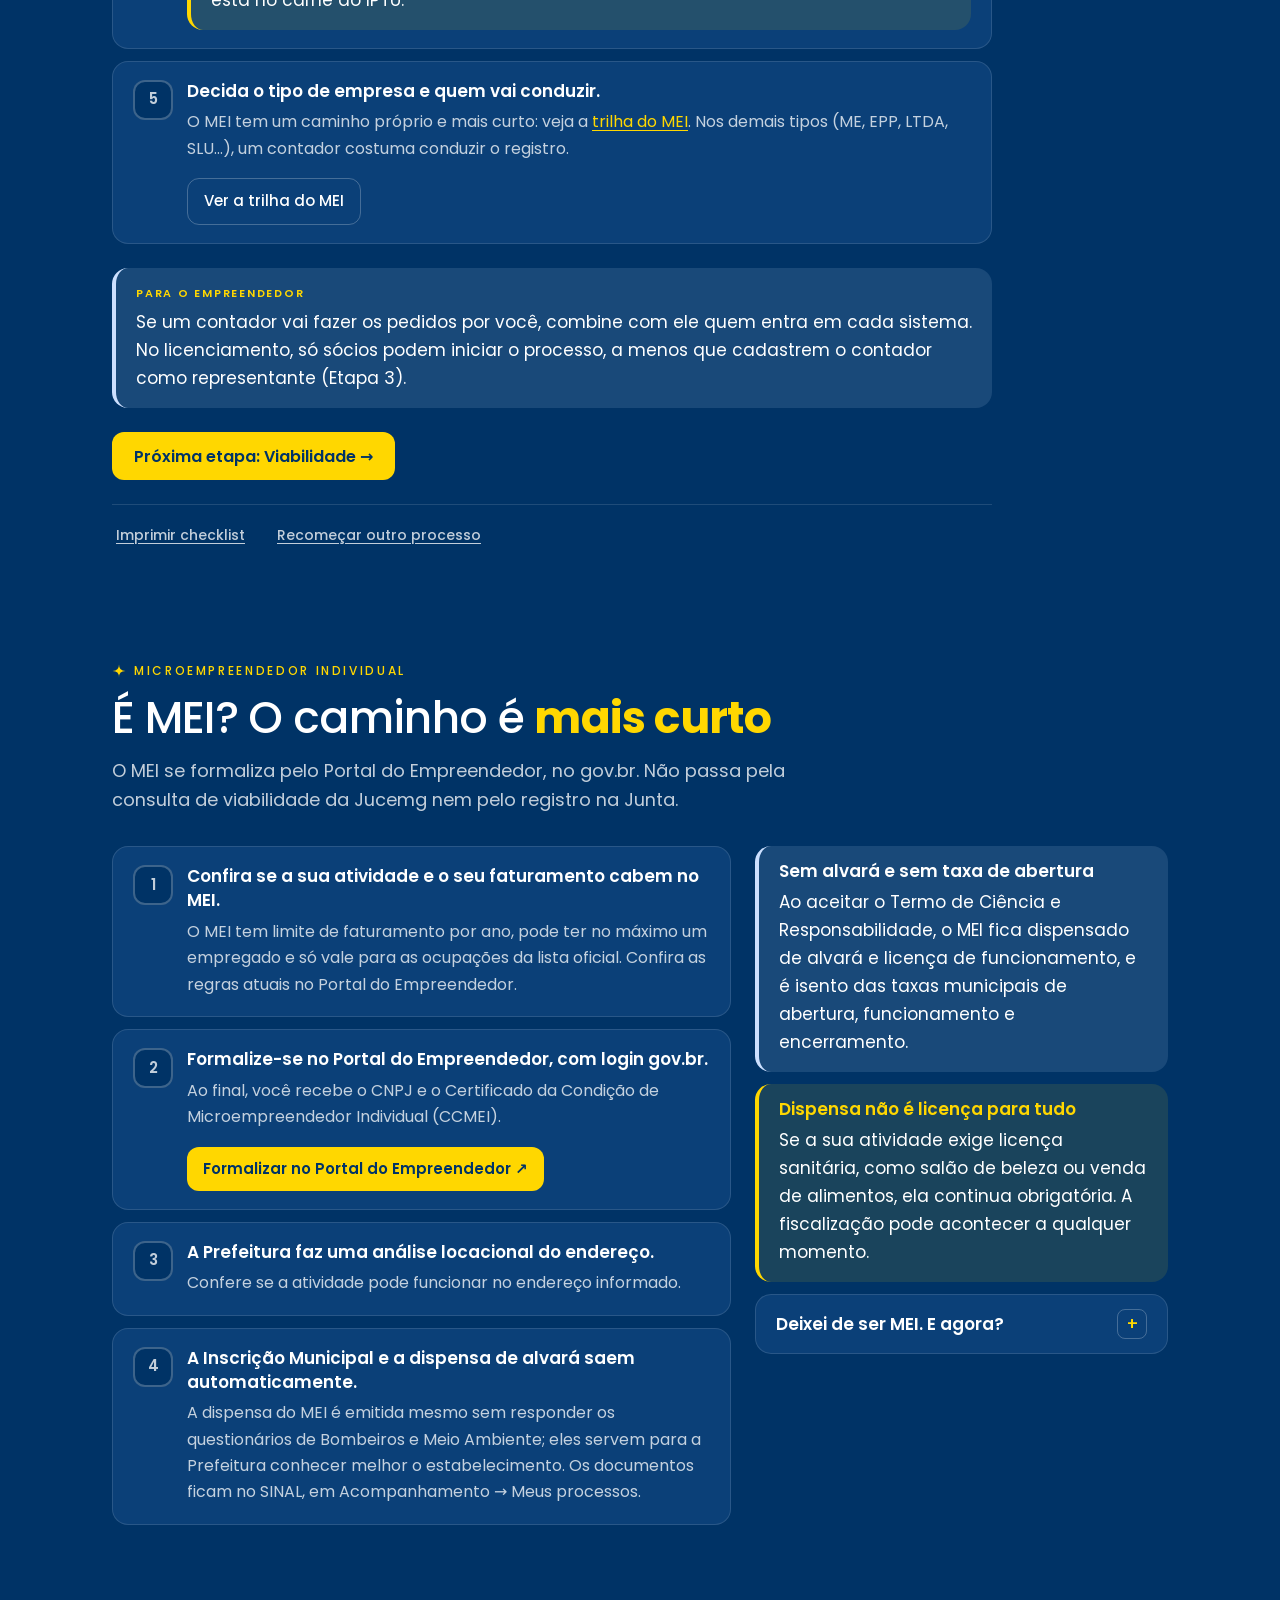
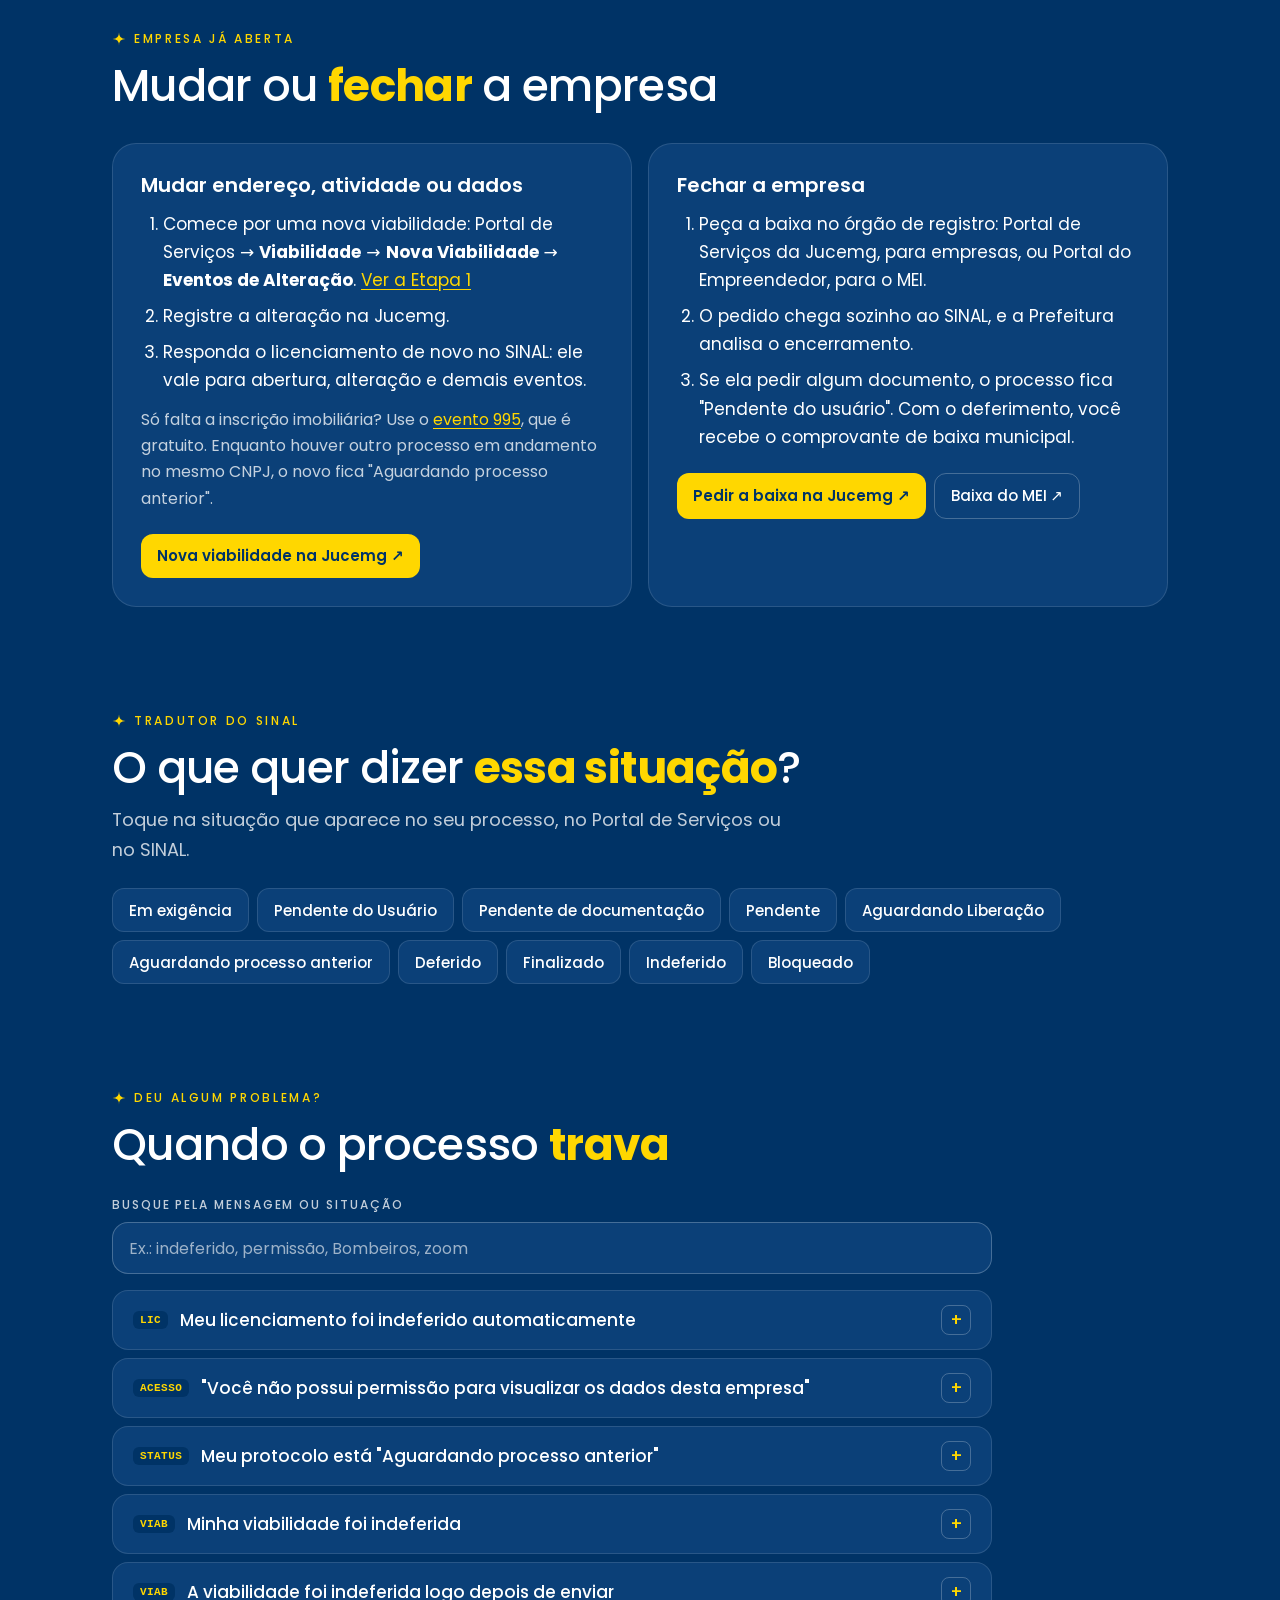
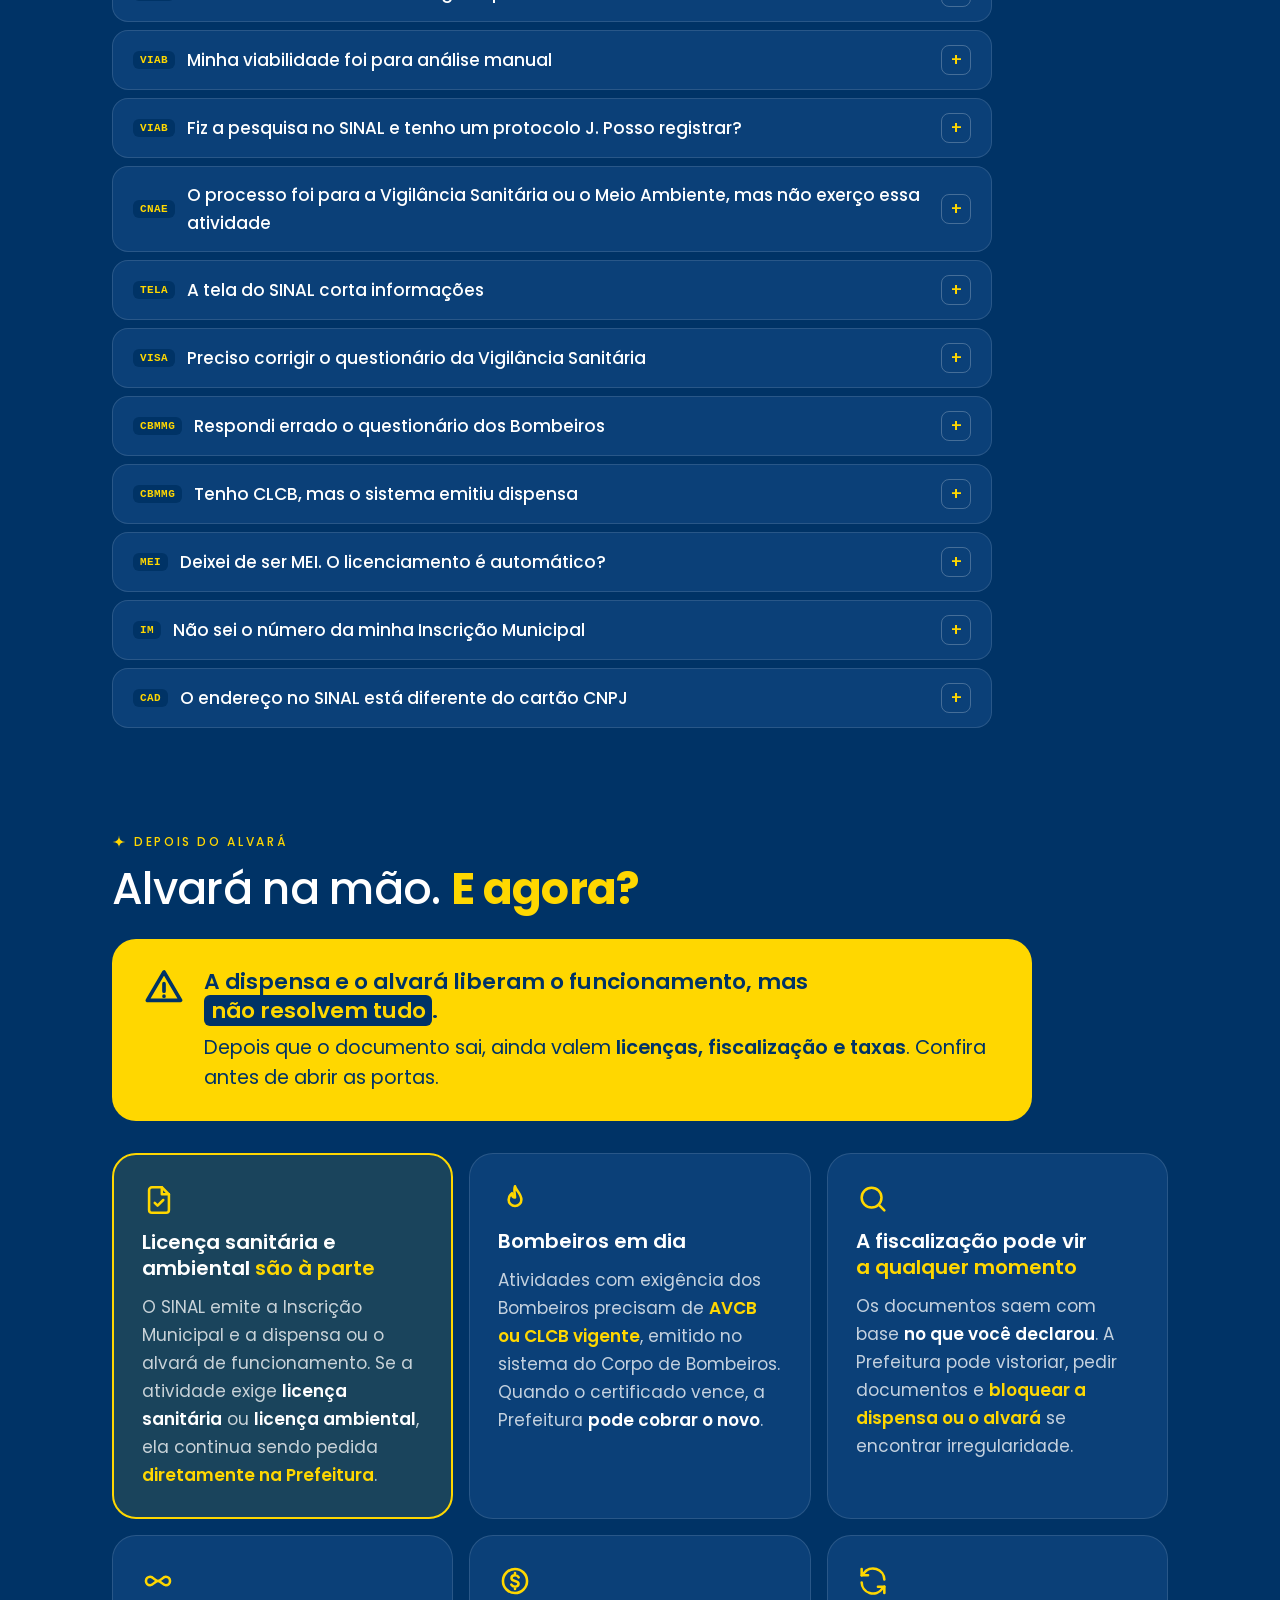
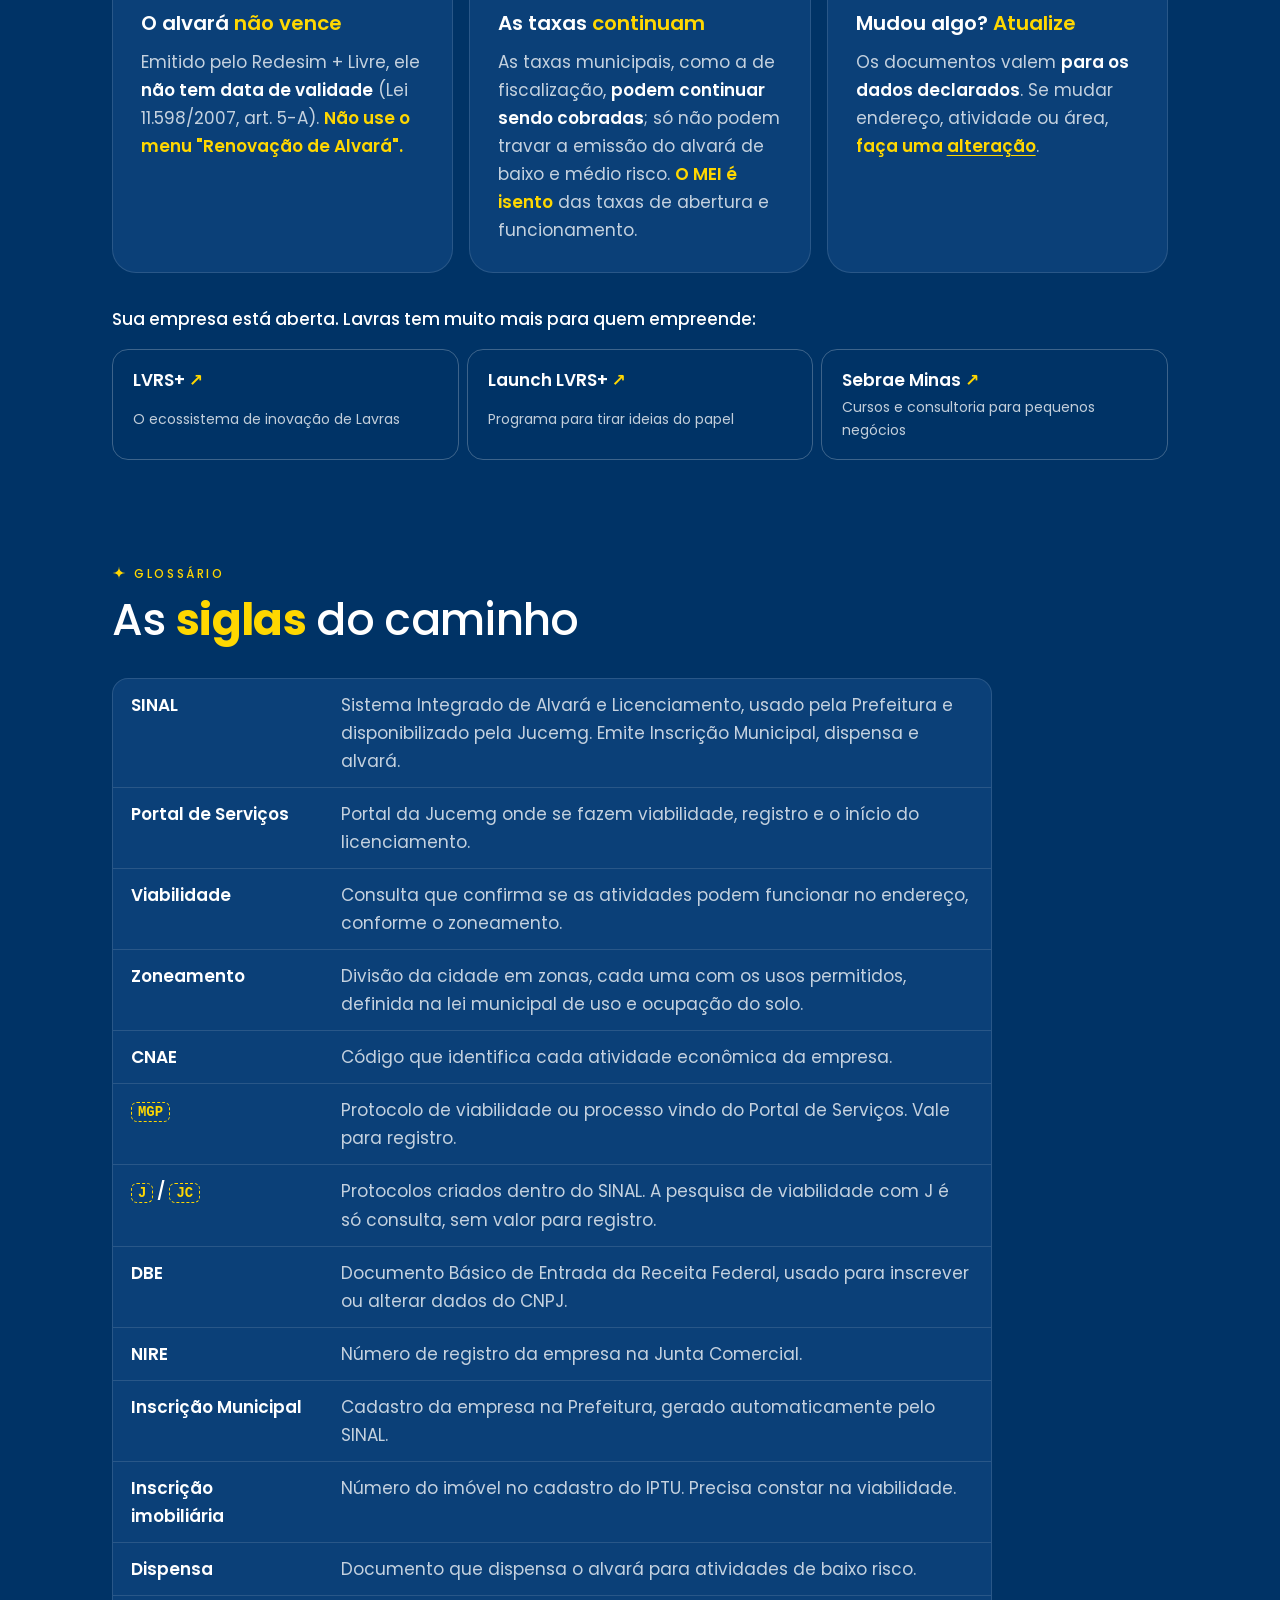
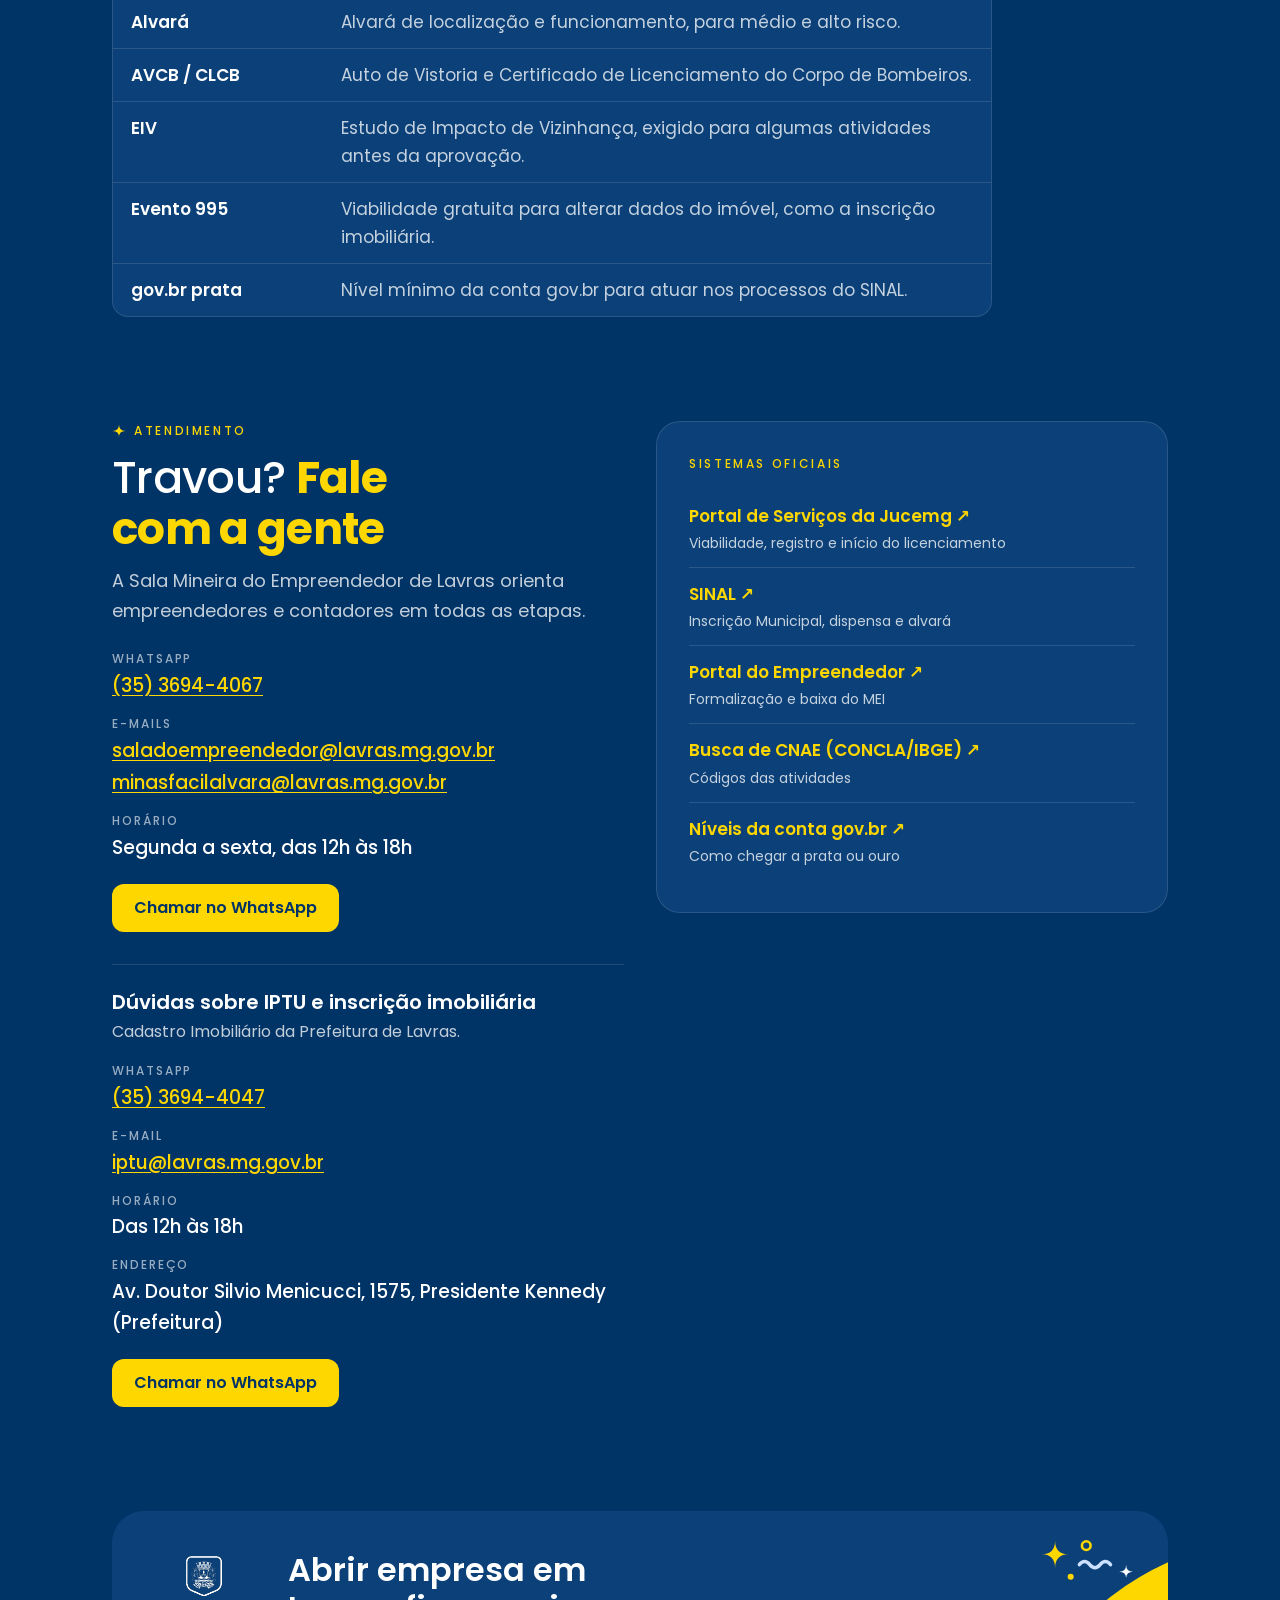
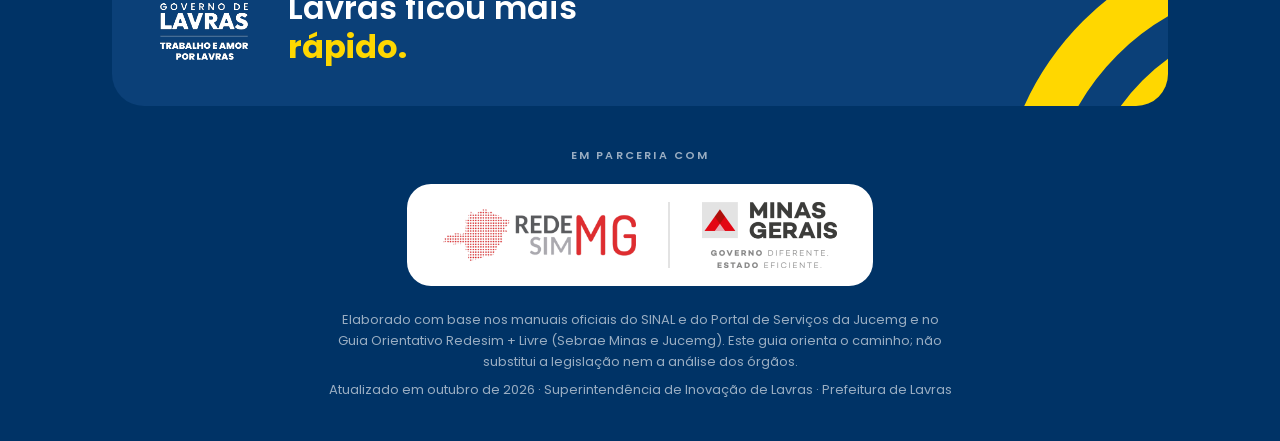
==== commit fdaccbfb: "Logo nova do Abra sua empresa no topo, favicon e icone do celular O escudo do Abra sua empresa entra" ====
--- a/index.html
+++ b/index.html
@@ -19,8 +19,8 @@
 <meta property="og:image:height" content="630">
 <meta property="og:image:alt" content="Do endereço ao alvará: passo a passo para abrir e licenciar empresa em Lavras">
 <meta name="twitter:card" content="summary_large_image">
-<link rel="icon" href="favicon.png" type="image/png">
-<link rel="apple-touch-icon" href="apple-touch-icon.png">
+<link rel="icon" href="favicon.png?v=3" type="image/png">
+<link rel="apple-touch-icon" href="apple-touch-icon.png?v=3">
 <link rel="preload" href="fontes/poppins-400-latin.woff2" as="font" type="font/woff2" crossorigin>
 <link rel="preload" href="fontes/poppins-600-latin.woff2" as="font" type="font/woff2" crossorigin>
 <link rel="stylesheet" href="fontes/fontes.css">
@@ -38,7 +38,7 @@
 <header class="topo" id="topo">
   <div class="wrap topo-in">
     <a class="marca" href="#inicio" aria-label="Abra sua empresa em Lavras, início">
-      <img src="marca/governo-lavras.svg" alt="Governo de Lavras" width="669" height="790">
+      <img src="marca/abrasuaempresa-simbolo.png" alt="Abra sua empresa" width="512" height="512">
       <span>Abra sua empresa<br>em <b>Lavras</b></span>
     </a>
     <nav class="menu" id="menu" aria-label="Seções">
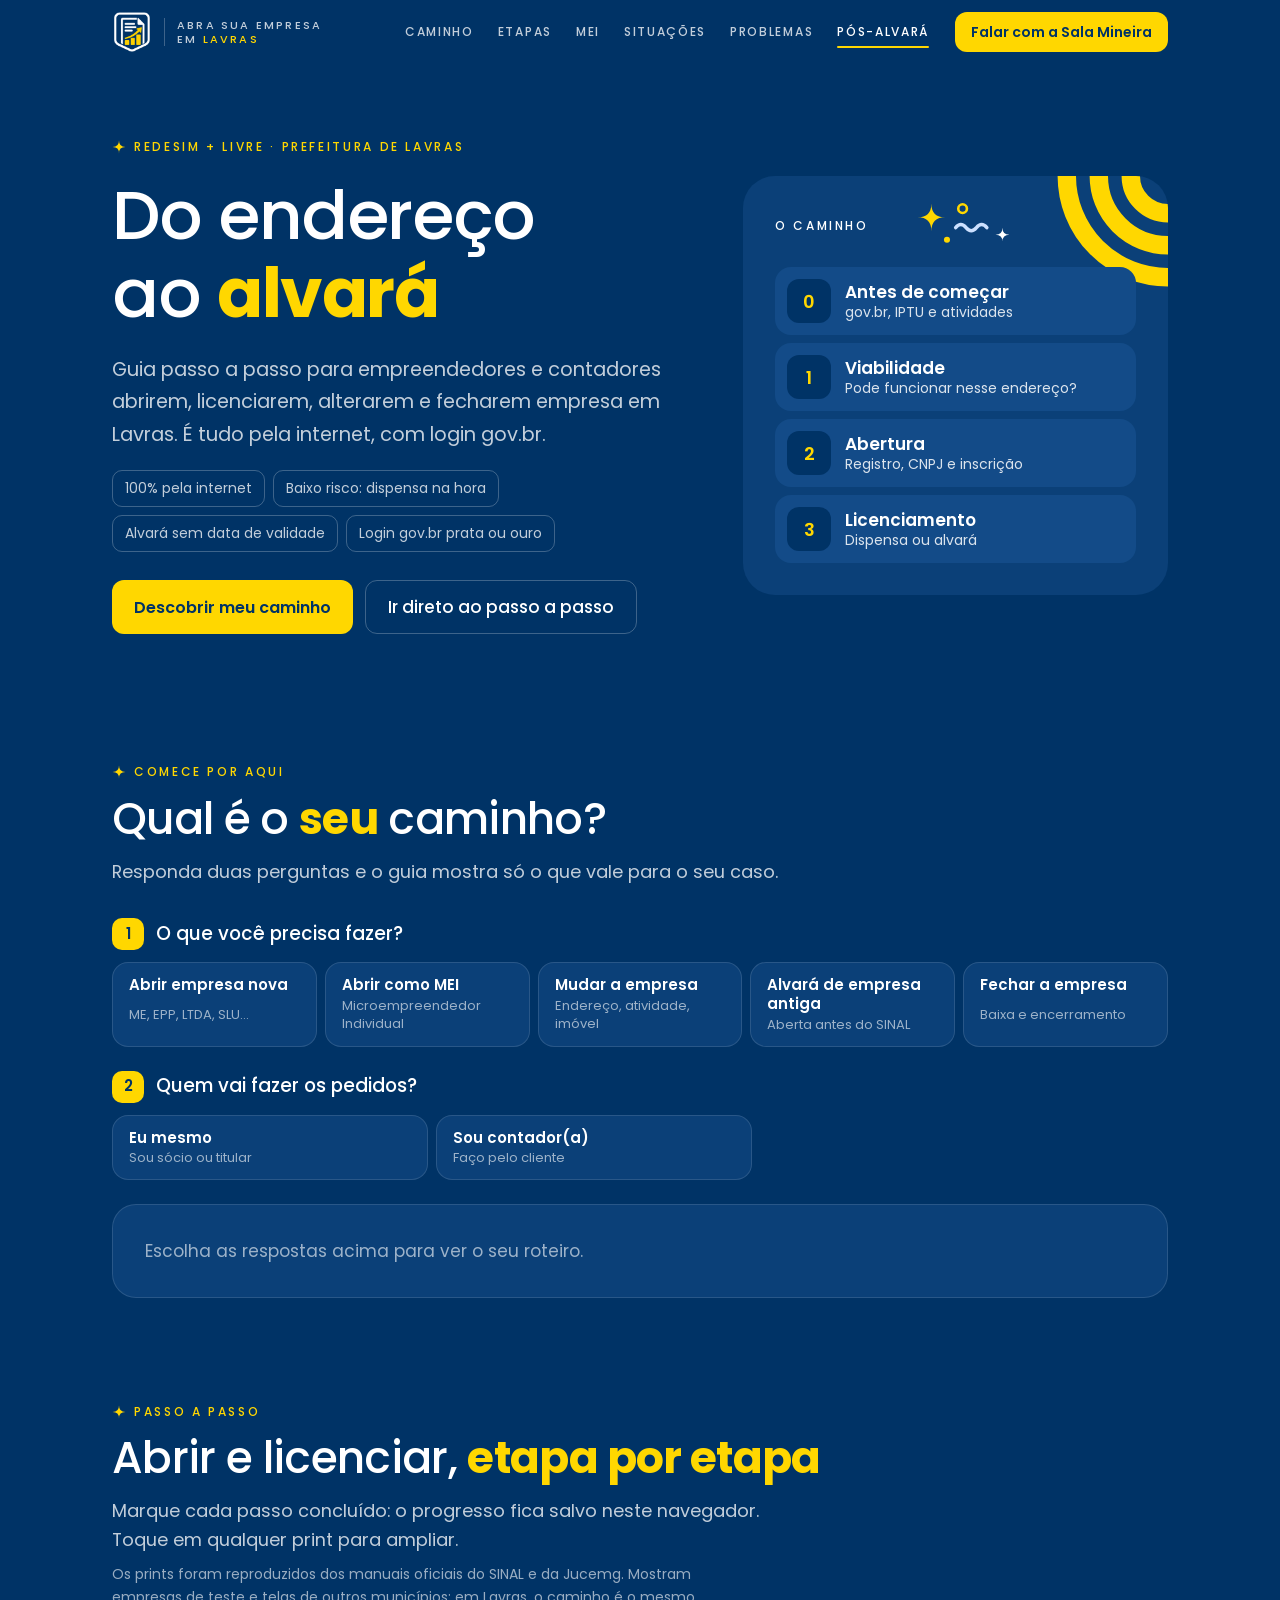
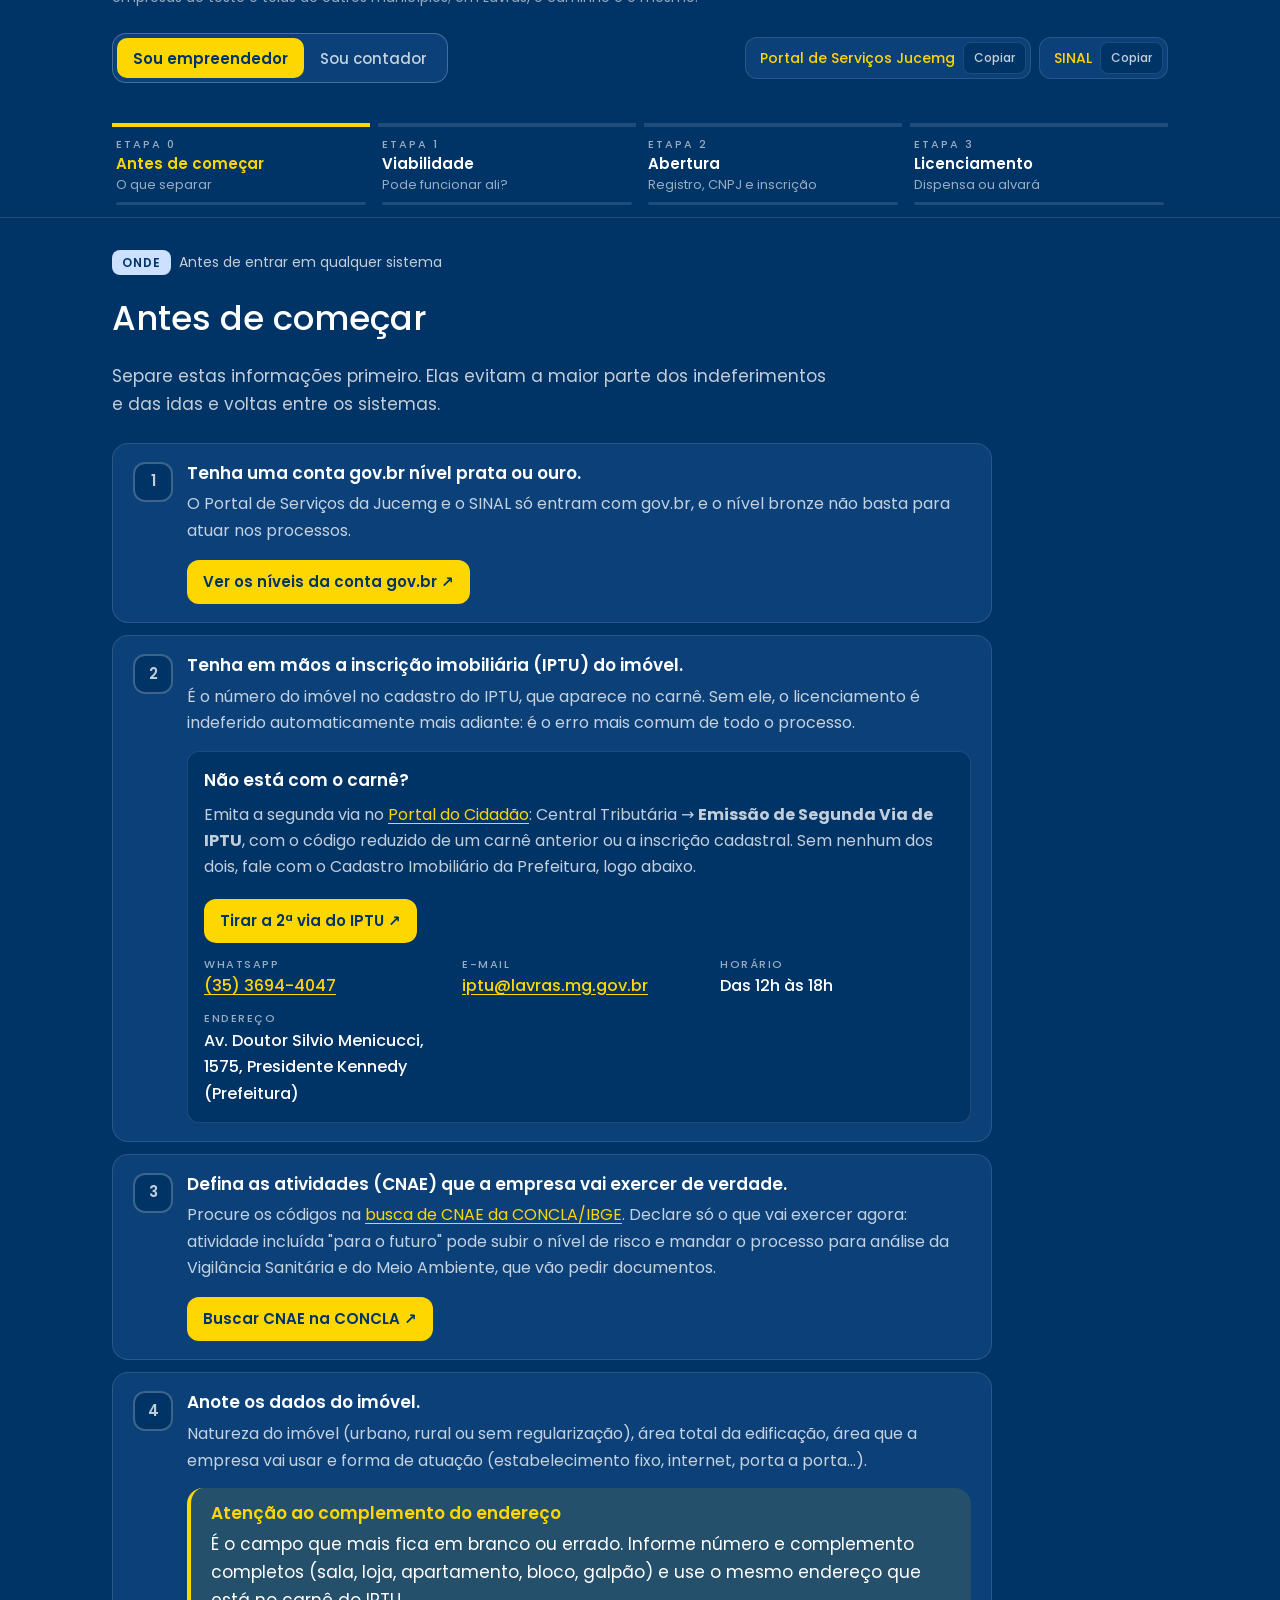
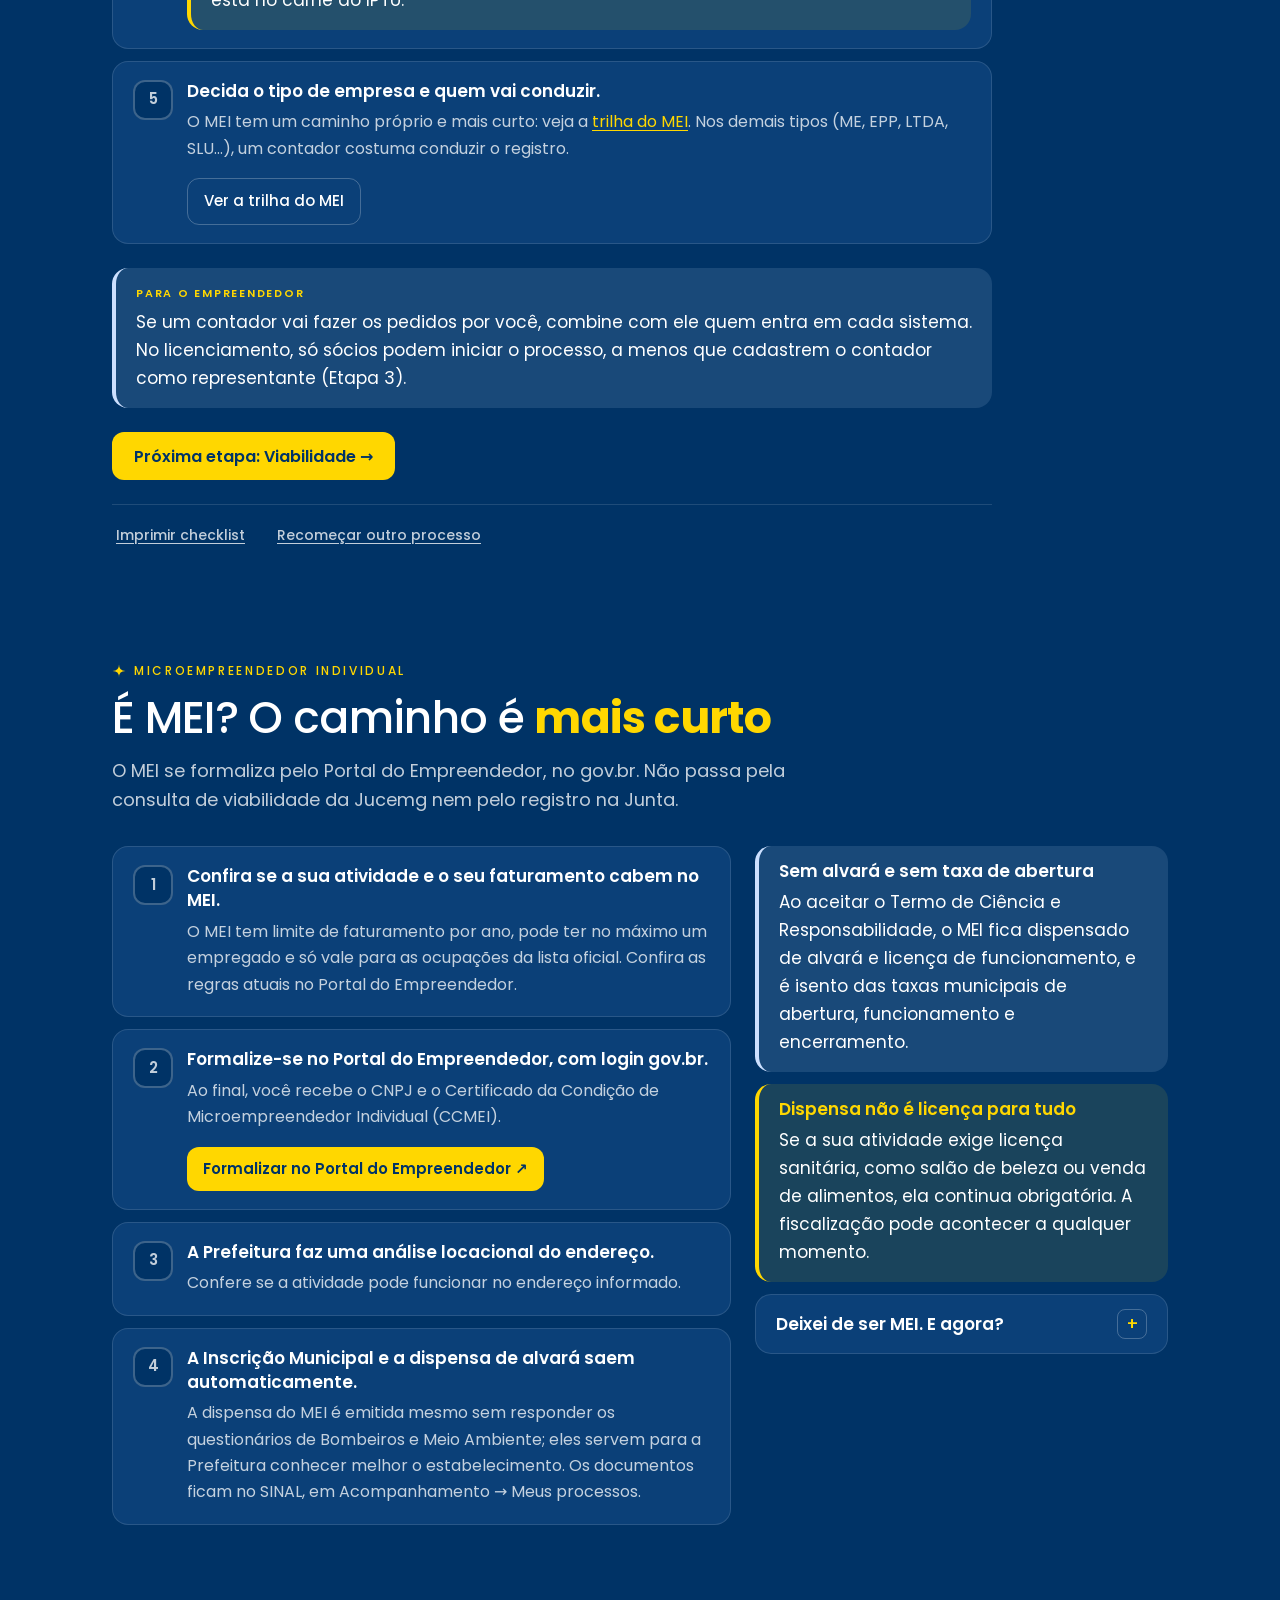
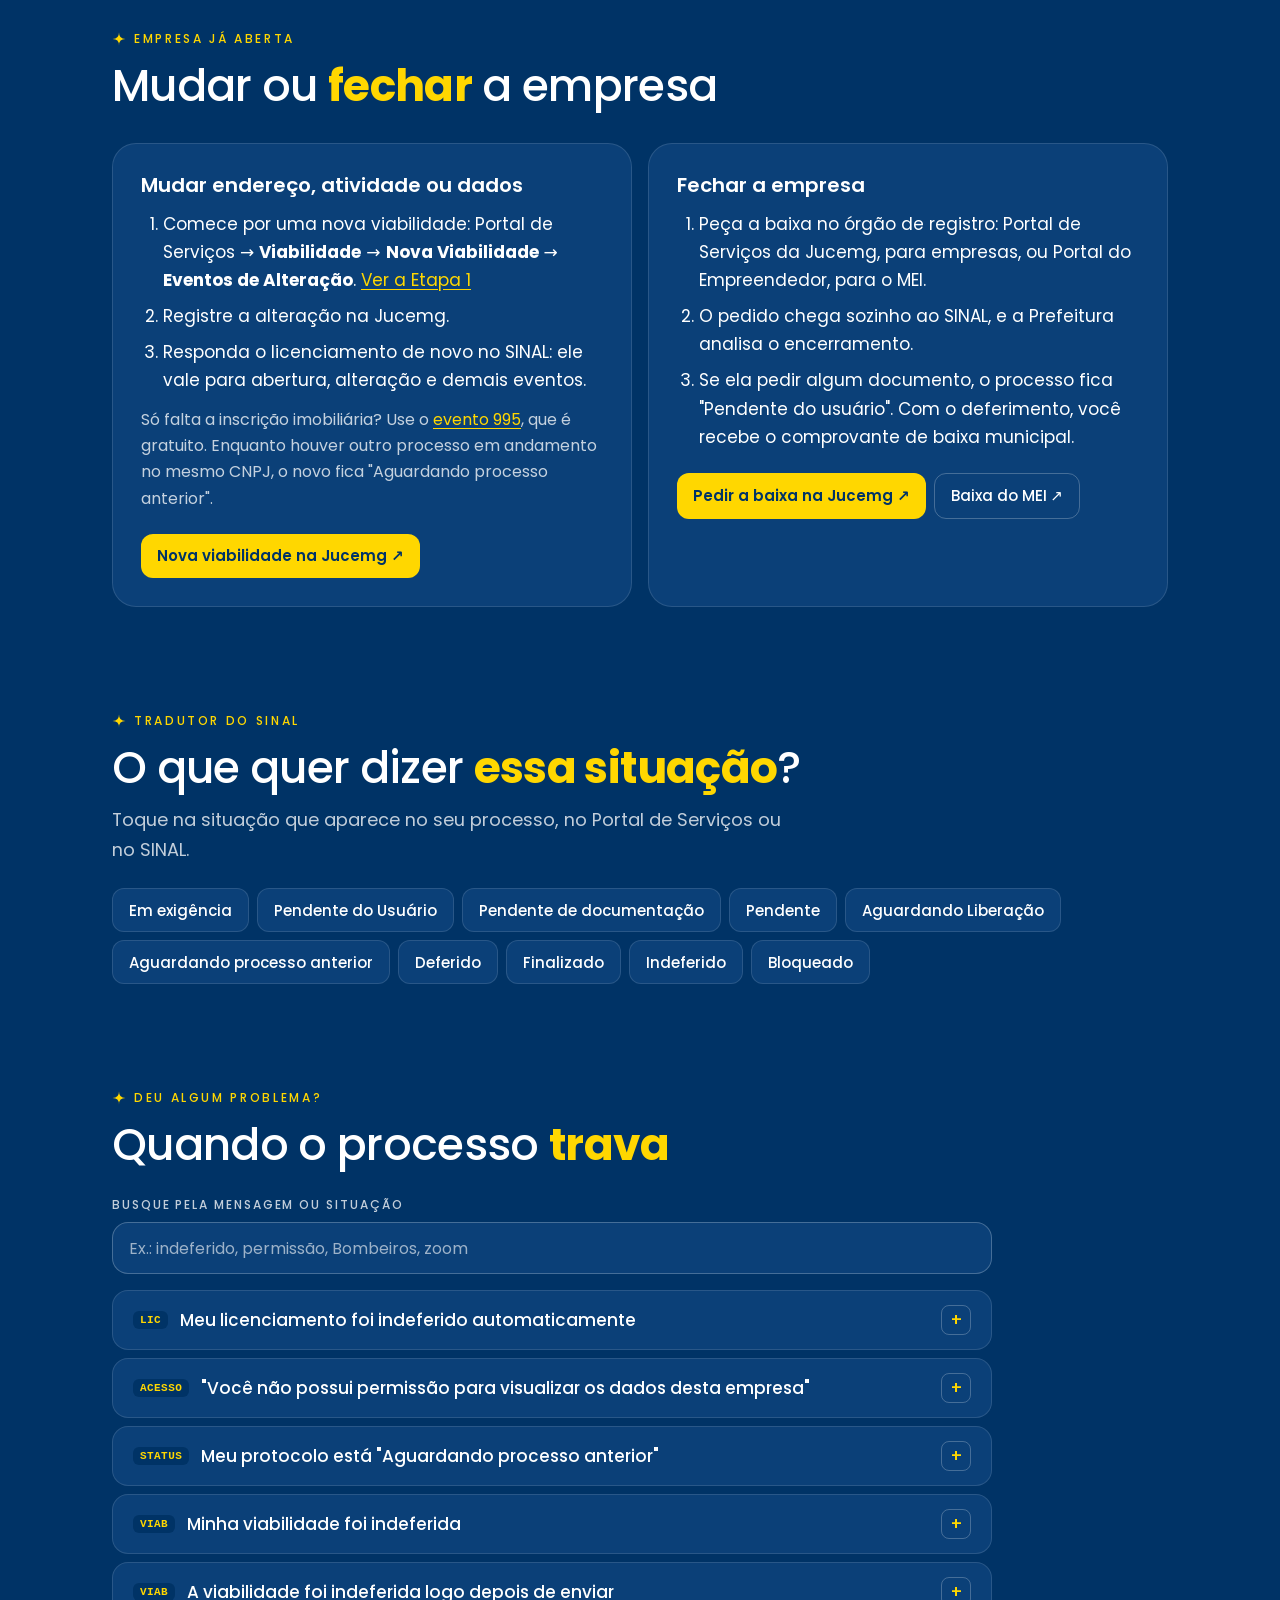
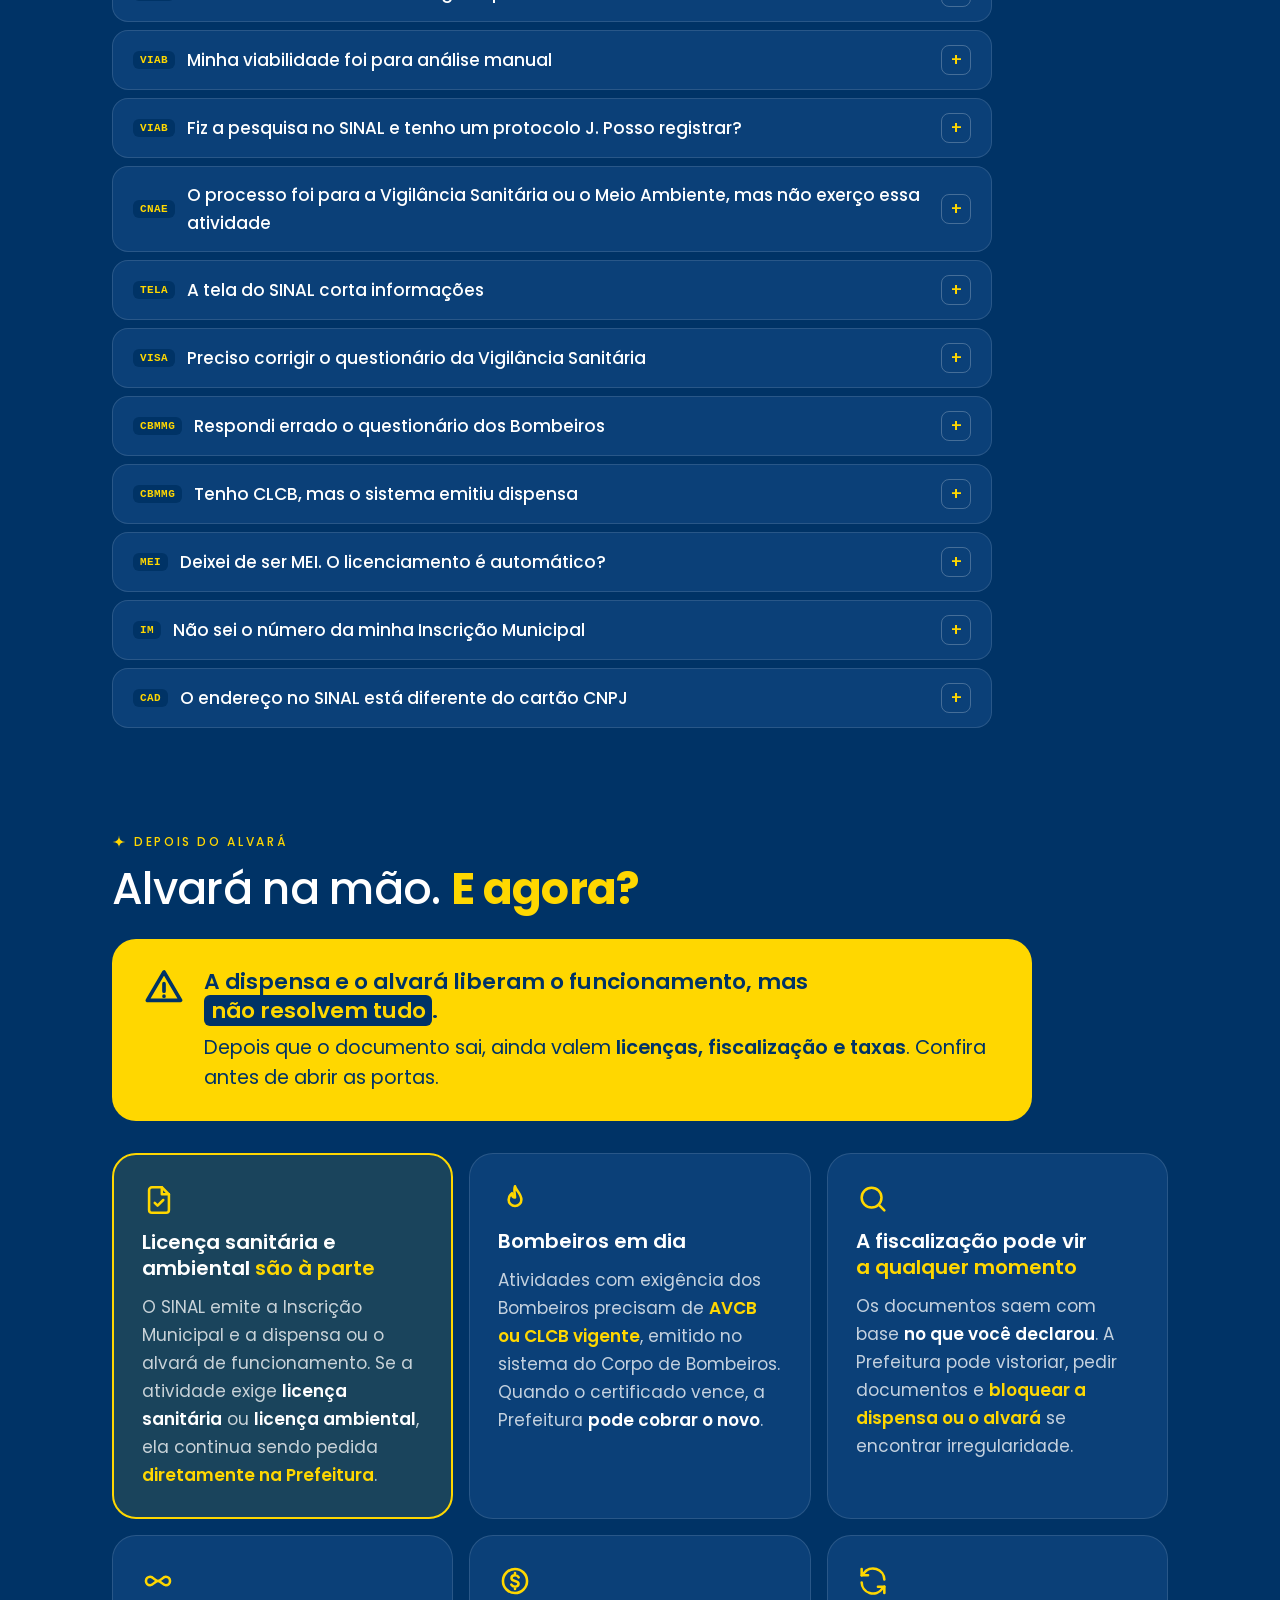
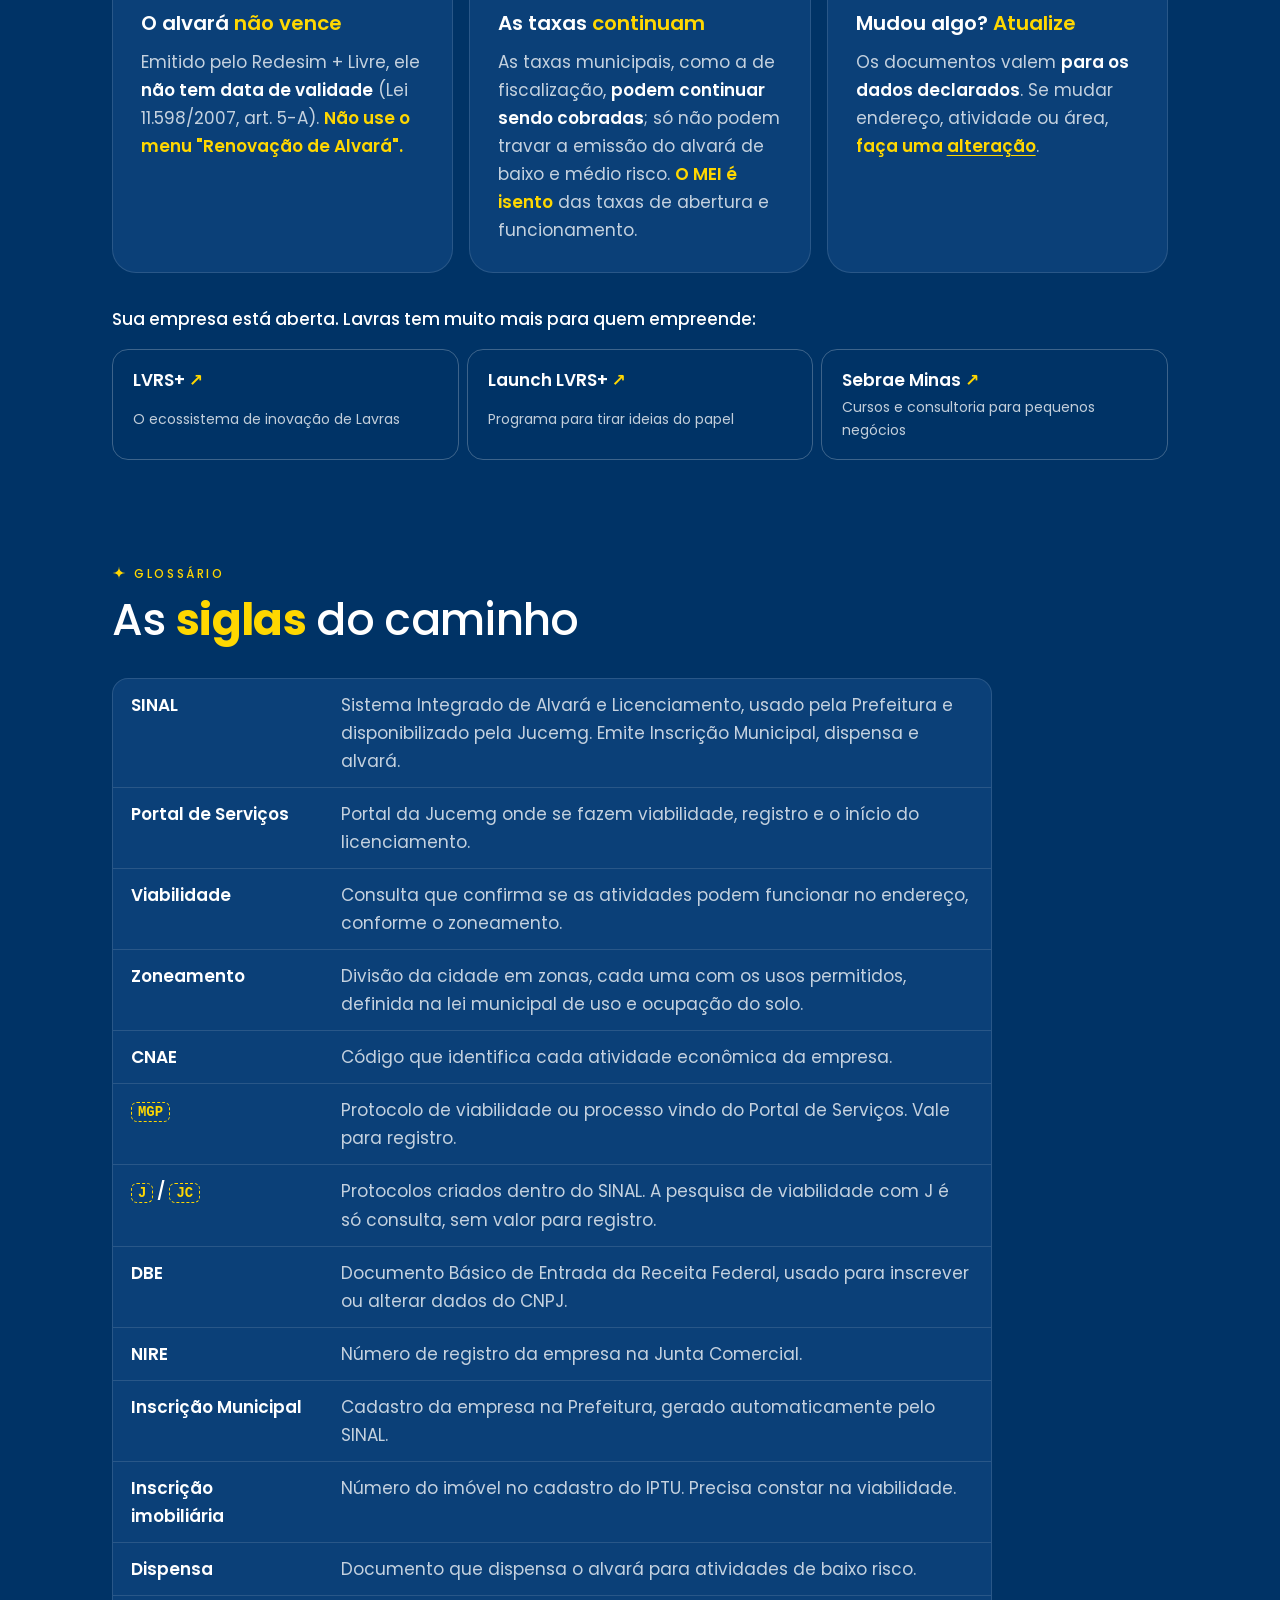
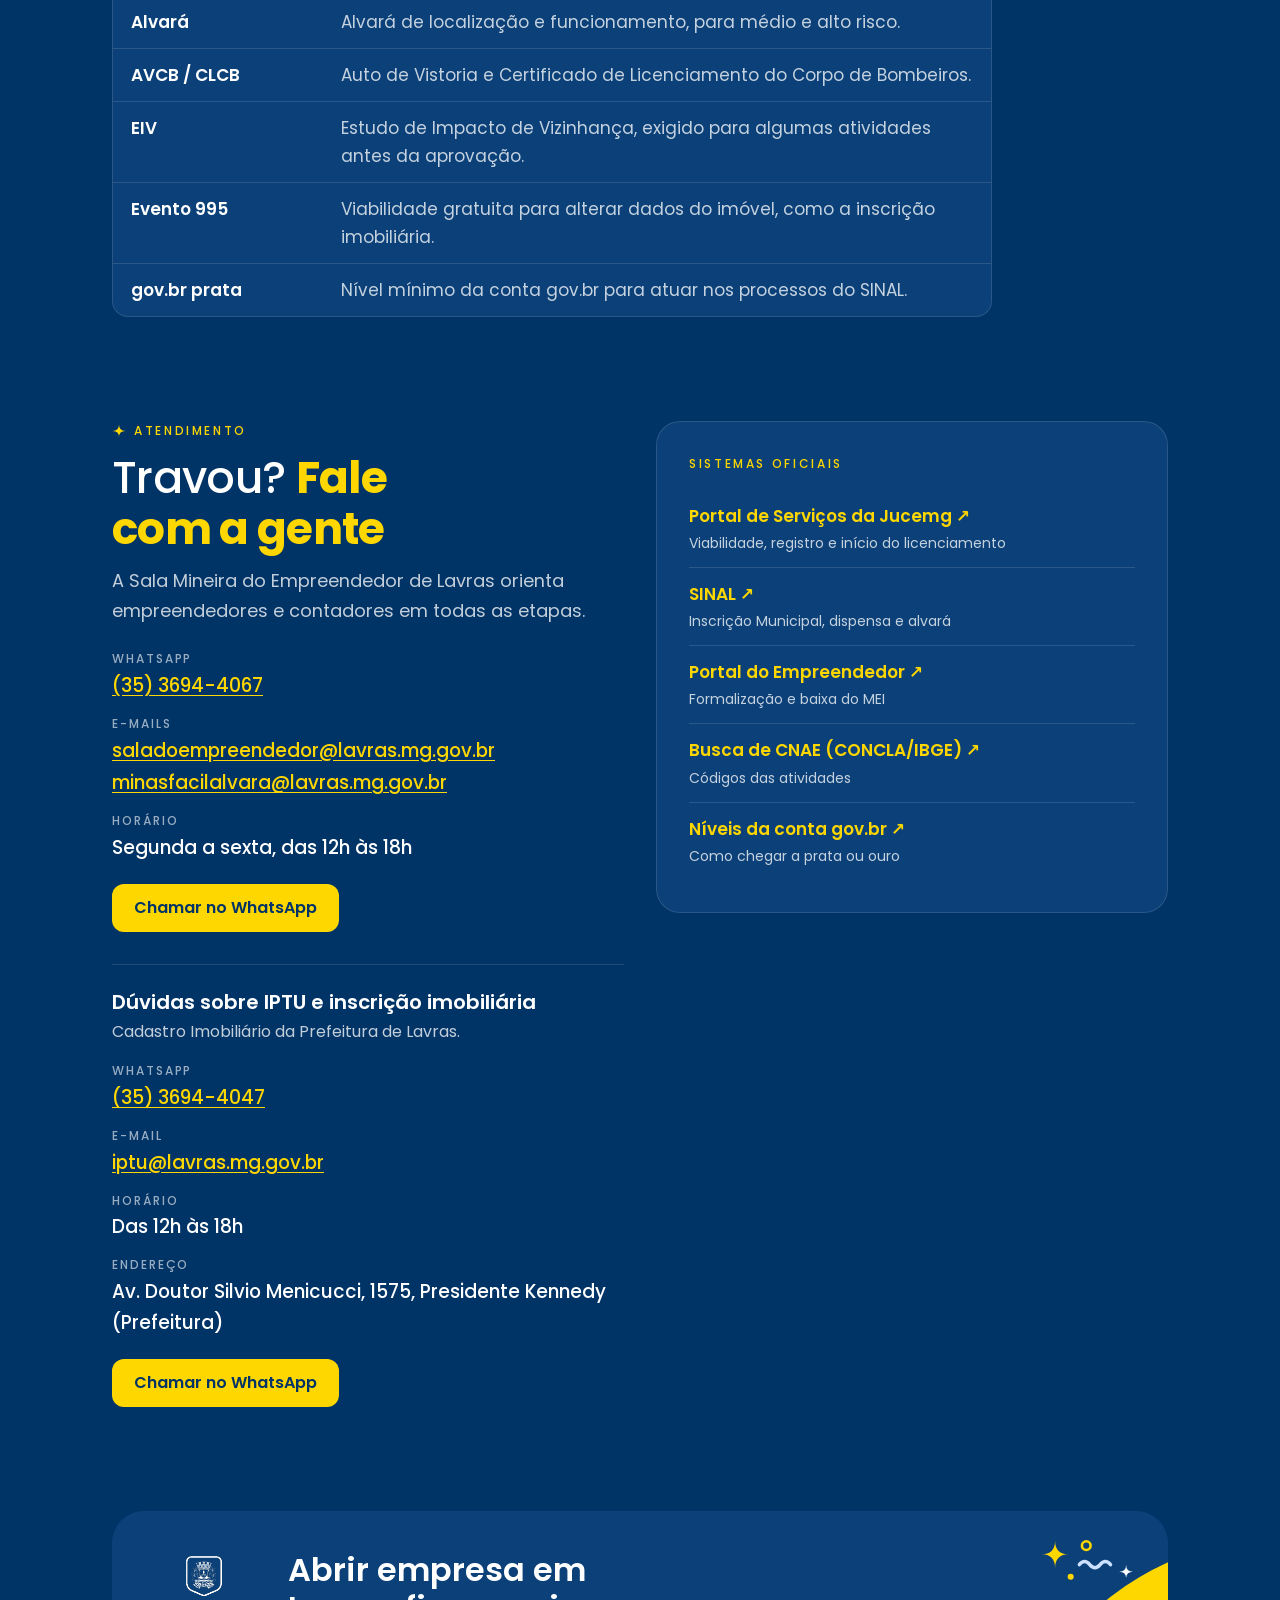
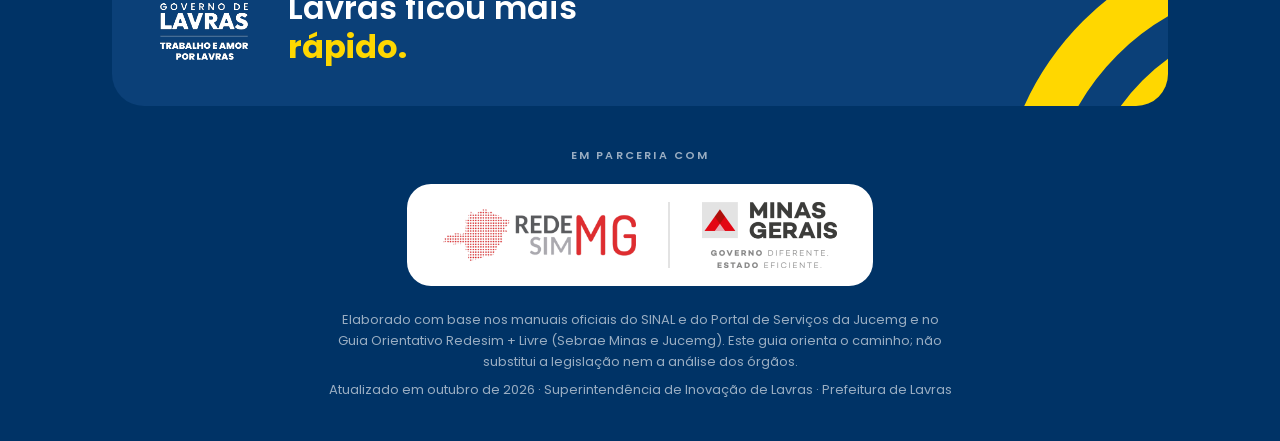
==== commit 9e44ba03: "Escudo do Abra sua empresa em versao branca no cabecalho azul O escudo azul-marinho sumia no fundo d" ====
--- a/index.html
+++ b/index.html
@@ -38,7 +38,7 @@
 <header class="topo" id="topo">
   <div class="wrap topo-in">
     <a class="marca" href="#inicio" aria-label="Abra sua empresa em Lavras, início">
-      <img src="marca/abrasuaempresa-simbolo.png" alt="Abra sua empresa" width="512" height="512">
+      <img src="marca/abrasuaempresa-simbolo-branco.png" alt="Abra sua empresa" width="512" height="512">
       <span>Abra sua empresa<br>em <b>Lavras</b></span>
     </a>
     <nav class="menu" id="menu" aria-label="Seções">
